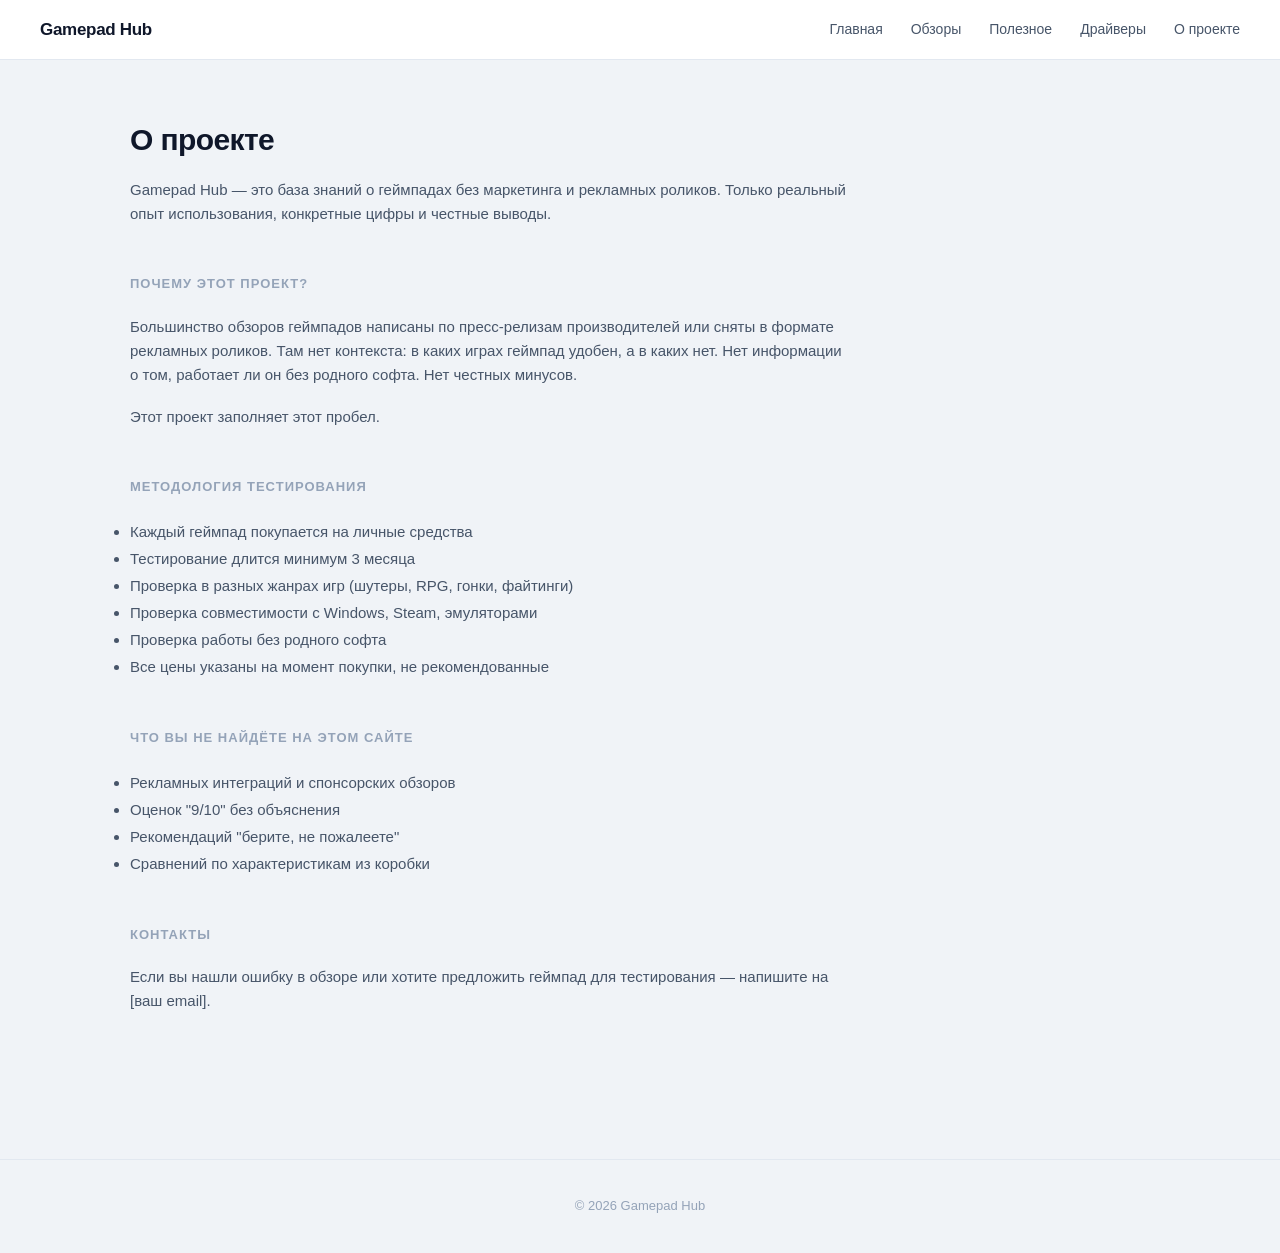
==== about.html @ 809b6a16 "first site load" ====
<!DOCTYPE html>
<html lang="ru">
<head>
    <meta charset="UTF-8">
    <meta name="viewport" content="width=device-width, initial-scale=1.0">
    <title>Обзоры геймпадов — Gamepad Hub</title>
    <link rel="stylesheet" href="style.css">
</head>
<body>
    <header>
        <h1>Gamepad Hub</h1>
      <nav>
  <a href="index.html">Главная</a>
  <a href="reviews.html">Обзоры</a>
  <a href="guides.html">Полезное</a>
  <a href="drivers.html">Драйверы</a>
  <a href="about.html">О проекте</a>
</nav>
    </header>

    <main>
        <h2>О проекте</h2>
        <p>Gamepad Hub — это база знаний о геймпадах без маркетинга и рекламных роликов. Только реальный опыт использования, конкретные цифры и честные выводы.</p>

        <h3 class="section-title">Почему этот проект?</h3>
        <p>Большинство обзоров геймпадов написаны по пресс-релизам производителей или сняты в формате рекламных роликов. Там нет контекста: в каких играх геймпад удобен, а в каких нет. Нет информации о том, работает ли он без родного софта. Нет честных минусов.</p>
        <p>Этот проект заполняет этот пробел.</p>

        <h3 class="section-title">Методология тестирования</h3>
        <ul style="color: var(--text-2); line-height: 1.8;">
            <li>Каждый геймпад покупается на личные средства</li>
            <li>Тестирование длится минимум 3 месяца</li>
            <li>Проверка в разных жанрах игр (шутеры, RPG, гонки, файтинги)</li>
            <li>Проверка совместимости с Windows, Steam, эмуляторами</li>
            <li>Проверка работы без родного софта</li>
            <li>Все цены указаны на момент покупки, не рекомендованные</li>
        </ul>

        <h3 class="section-title">Что вы не найдёте на этом сайте</h3>
        <ul style="color: var(--text-2); line-height: 1.8;">
            <li>Рекламных интеграций и спонсорских обзоров</li>
            <li>Оценок "9/10" без объяснения</li>
            <li>Рекомендаций "берите, не пожалеете"</li>
            <li>Сравнений по характеристикам из коробки</li>
        </ul>

        <h3 class="section-title">Контакты</h3>
        <p>Если вы нашли ошибку в обзоре или хотите предложить геймпад для тестирования — напишите на [ваш email].</p>
    </main>
    
    <footer>
        <p>© 2026 Gamepad Hub</p>
    </footer>
</body>
</html>
---- style.css ----
* { margin: 0; padding: 0; box-sizing: border-box; }

:root {
  --bg: #f0f3f7;
  --card: #ffffff;
  --border: #e2e8f0;
  --text: #0f172a;
  --text-2: #475569;
  --text-3: #94a3b8;
  --accent: #2563eb;
  --accent-soft: #eff6ff;
  --radius: 12px;
  --shadow: 0 1px 3px rgba(15,23,42,.06), 0 1px 2px rgba(15,23,42,.04);
  --shadow-hover: 0 8px 24px rgba(15,23,42,.08);
  --mono: "SF Mono", "Cascadia Code", Consolas, monospace;
}

body {
  font-family: -apple-system, BlinkMacSystemFont, "Segoe UI", Roboto, "Helvetica Neue", Arial, sans-serif;
  background: var(--bg);
  color: var(--text);
  line-height: 1.6;
  font-size: 15px;
  -webkit-font-smoothing: antialiased;
}

a { color: var(--accent); text-decoration: none; }
a:hover { text-decoration: underline; }

header {
  background: var(--card);
  border-bottom: 1px solid var(--border);
  padding: 16px 40px;
  display: flex;
  justify-content: space-between;
  align-items: center;
  position: sticky;
  top: 0;
  z-index: 100;
}

header h1 {
  font-size: 17px;
  font-weight: 600;
  color: var(--text);
  letter-spacing: -0.3px;
}

nav { display: flex; gap: 28px; }

nav a {
  color: var(--text-2);
  font-size: 14px;
  font-weight: 500;
  transition: color .2s;
}

nav a:hover { color: var(--text); text-decoration: none; }
nav a.active { color: var(--accent); }

main {
  max-width: 1100px;
  margin: 0 auto;
  padding: 56px 40px;
}

main h2 {
  font-size: 30px;
  font-weight: 700;
  letter-spacing: -0.6px;
  margin-bottom: 14px;
}

main > p { color: var(--text-2); max-width: 720px; margin-bottom: 18px; }

.section-title {
  font-size: 13px;
  font-weight: 700;
  color: var(--text-3);
  text-transform: uppercase;
  letter-spacing: 1px;
  margin: 48px 0 20px;
}

footer {
  text-align: center;
  padding: 36px;
  color: var(--text-3);
  font-size: 13px;
  border-top: 1px solid var(--border);
  margin-top: 72px;
}

.gamepad-grid {
  display: grid;
  grid-template-columns: repeat(auto-fill, minmax(300px, 1fr));
  gap: 24px;
  margin-top: 28px;
}

.gamepad-card {
  background: var(--card);
  border: 1px solid var(--border);
  border-radius: var(--radius);
  padding: 24px;
  box-shadow: var(--shadow);
  transition: box-shadow .2s, transform .2s;
  display: flex;
  flex-direction: column;
}

.gamepad-card:hover { box-shadow: var(--shadow-hover); transform: translateY(-2px); }

.gamepad-card img {
  width: 100%;
  height: 180px;
  object-fit: contain;
  background: #f1f5f9;
  border-radius: 8px;
  padding: 16px;
  margin-bottom: 18px;
}

.gamepad-card h3 { font-size: 18px; font-weight: 700; margin-bottom: 6px; }

.gamepad-card .meta {
  font-family: var(--mono);
  font-size: 12px;
  color: var(--text-3);
  margin-bottom: 14px;
}

.gamepad-card p { font-size: 14px; color: var(--text-2); margin-bottom: 16px; flex-grow: 1; }

.gamepad-card .verdict {
  font-size: 13px;
  font-weight: 600;
  color: var(--text);
  background: var(--accent-soft);
  border-left: 3px solid var(--accent);
  border-radius: 0 8px 8px 0;
  padding: 12px 14px;
  margin-top: auto;
}

.stat-chips {
  display: grid;
  grid-template-columns: repeat(4, 1fr);
  gap: 16px;
  margin-bottom: 56px;
}

.chip {
  display: flex;
  align-items: center;
  gap: 14px;
  background: var(--card);
  border: 1px solid var(--border);
  border-radius: 10px;
  padding: 16px 18px;
  box-shadow: var(--shadow);
  color: var(--text);
  transition: box-shadow .2s, border-color .2s;
}

.chip:hover { box-shadow: var(--shadow-hover); border-color: var(--text-3); text-decoration: none; }
.chip svg { color: var(--text-3); flex-shrink: 0; }
.chip-num { font-size: 20px; font-weight: 800; letter-spacing: -0.5px; }
.chip-label { font-size: 11px; color: var(--text-3); text-transform: uppercase; letter-spacing: .6px; line-height: 1.3; }
.chip-arrow { margin-left: auto; color: var(--text-3); font-size: 20px; }

.category-grid {
  display: grid;
  grid-template-columns: repeat(3, 1fr);
  gap: 16px;
  margin-bottom: 56px;
}

.cat {
  display: flex;
  flex-direction: column;
  gap: 6px;
  background: var(--card);
  border: 1px solid var(--border);
  border-radius: 10px;
  padding: 20px;
  color: var(--text);
  transition: all .2s;
}

.cat:hover { border-color: var(--accent); box-shadow: var(--shadow-hover); text-decoration: none; transform: translateY(-2px); }
.cat-name { font-size: 15px; font-weight: 700; }
.cat-count { font-size: 13px; color: var(--text-3); font-family: var(--mono); }

.guide-links { display: flex; flex-direction: column; gap: 8px; margin-bottom: 56px; }

.guide-links a {
  display: flex;
  justify-content: space-between;
  align-items: center;
  background: var(--card);
  border: 1px solid var(--border);
  border-radius: 10px;
  padding: 16px 20px;
  color: var(--text);
  transition: border-color .2s;
}

.guide-links a:hover { border-color: var(--text-3); text-decoration: none; }
.guide-links span { font-weight: 600; font-size: 15px; }
.guide-links em { font-style: normal; font-size: 12px; color: var(--text-3); font-family: var(--mono); }

.promo {
  display: flex;
  justify-content: space-between;
  align-items: center;
  gap: 24px;
  background: var(--card);
  border: 1px solid var(--border);
  border-radius: var(--radius);
  padding: 28px 32px;
  box-shadow: var(--shadow);
}

.promo h3 { font-size: 18px; margin-bottom: 6px; }
.promo p { font-size: 14px; color: var(--text-2); }

.btn {
  display: inline-block;
  font-size: 14px;
  font-weight: 600;
  padding: 9px 16px;
  border-radius: 8px;
  cursor: pointer;
  border: 1px solid transparent;
  transition: all .15s;
}

.btn-primary { background: var(--accent); color: #fff; }
.btn-primary:hover { background: #1d4ed8; text-decoration: none; }

.search {
  display: flex;
  align-items: center;
  background: #f1f5f9;
  border: 1px solid var(--border);
  border-radius: 10px;
  padding: 6px 6px 6px 18px;
  max-width: 760px;
  margin: 36px 0 40px;
}

.search input {
  flex: 1;
  border: none;
  background: transparent;
  font-size: 15px;
  color: var(--text);
  outline: none;
}

.search input::placeholder { color: var(--text-3); }

.search button {
  border: none;
  background: var(--card);
  color: var(--text-2);
  width: 40px;
  height: 40px;
  border-radius: 8px;
  display: grid;
  place-items: center;
  cursor: pointer;
  box-shadow: var(--shadow);
}

.search button:hover { color: var(--accent); }

@media (max-width: 900px) {
  .stat-chips { grid-template-columns: repeat(2, 1fr); }
  .category-grid { grid-template-columns: repeat(2, 1fr); }
}

@media (max-width: 600px) {
  header { padding: 14px 20px; flex-direction: column; gap: 12px; }
  nav { gap: 18px; flex-wrap: wrap; justify-content: center; }
  main { padding: 32px 20px; }
  .stat-chips, .category-grid { grid-template-columns: 1fr; }
  .promo { flex-direction: column; align-items: flex-start; }
}
/* ===== Список гайдов (карточки в колонку) ===== */
.guide-list {
  display: flex;
  flex-direction: column;
  gap: 16px;
  margin-bottom: 48px;
}

.guide-item {
  background: var(--card);
  border: 1px solid var(--border);
  border-radius: var(--radius);
  padding: 24px;
  box-shadow: var(--shadow);
  transition: box-shadow .2s;
}

.guide-item:hover {
  box-shadow: var(--shadow-hover);
}

.guide-item h3 {
  font-size: 18px;
  font-weight: 700;
  color: var(--text);
  margin-bottom: 8px;
  letter-spacing: -0.2px;
}

.guide-item .difficulty {
  font-family: var(--mono);
  font-size: 12px;
  color: var(--text-3);
  margin-bottom: 14px;
  line-height: 1.5;
}

.guide-item p:not(.difficulty) {
  font-size: 14px;
  color: var(--text-2);
  margin-bottom: 16px;
  line-height: 1.6;
  max-width: 720px;
}

.guide-item a {
  font-weight: 600;
  font-size: 14px;
  color: var(--accent);
}

.guide-item a:hover {
  text-decoration: underline;
}
/* ===== КНОПКА-ССЫЛКА ===== */
.btn-secondary {
  display: inline-block;
  font-size: 14px;
  font-weight: 600;
  padding: 10px 20px;
  border-radius: 8px;
  background: var(--card);
  color: var(--accent);
  border: 1px solid var(--border);
  transition: all .15s;
}
.btn-secondary:hover {
  border-color: var(--accent);
  background: var(--accent-soft);
  text-decoration: none;
}

/* ===== СЕТКА ИГР ===== */
.games-grid {
  display: grid;
  grid-template-columns: repeat(auto-fill, minmax(280px, 1fr));
  gap: 16px;
  margin-bottom: 56px;
}

.game-card {
  background: var(--card);
  border: 1px solid var(--border);
  border-radius: var(--radius);
  padding: 22px;
  box-shadow: var(--shadow);
  transition: all .2s;
  display: flex;
  flex-direction: column;
  color: var(--text);
}

.game-card:hover {
  border-color: var(--accent);
  transform: translateY(-2px);
  box-shadow: var(--shadow-hover);
  text-decoration: none;
}

.game-genre {
  display: inline-block;
  font-family: var(--mono);
  font-size: 11px;
  font-weight: 600;
  color: var(--accent);
  letter-spacing: 1px;
  text-transform: uppercase;
  margin-bottom: 8px;
}

.game-card h3 {
  font-size: 18px;
  font-weight: 700;
  margin-bottom: 8px;
  letter-spacing: -0.2px;
}

.game-card p {
  font-size: 14px;
  color: var(--text-2);
  margin-bottom: 14px;
  flex-grow: 1;
  line-height: 1.5;
}

.game-meta {
  font-family: var(--mono);
  font-size: 12px;
  color: var(--text-3);
}

/* ===== ЛЕНТА ОБНОВЛЕНИЙ ===== */
.changelog {
  display: flex;
  flex-direction: column;
  gap: 12px;
  margin-bottom: 56px;
  border-left: 2px solid var(--border);
  padding-left: 20px;
}

.changelog-item {
  position: relative;
  padding-bottom: 12px;
}

.changelog-item::before {
  content: '';
  position: absolute;
  left: -26px;
  top: 6px;
  width: 10px;
  height: 10px;
  border-radius: 50%;
  background: var(--accent);
  border: 2px solid var(--bg);
}

.changelog-date {
  display: block;
  font-family: var(--mono);
  font-size: 12px;
  color: var(--text-3);
  margin-bottom: 4px;
}

.changelog-item p {
  font-size: 14px;
  color: var(--text-2);
  margin: 0;
  line-height: 1.5;
}

.changelog-item strong {
  color: var(--text);
}

/* ===== АДАПТИВ ДЛЯ ИГР ===== */
@media (max-width: 600px) {
  .games-grid { grid-template-columns: 1fr; }
}
/* ===== КАТАЛОГ ДРАЙВЕРОВ ===== */
.driver-filters {
  display: flex;
  gap: 8px;
  margin: 24px 0 32px;
  flex-wrap: wrap;
}

.filter-btn {
  font-family: var(--body-font);
  font-size: 13px;
  font-weight: 600;
  padding: 8px 16px;
  border: 1px solid var(--border);
  border-radius: 8px;
  background: var(--card);
  color: var(--text-2);
  cursor: pointer;
  transition: all .15s;
}

.filter-btn:hover { border-color: var(--text-3); }
.filter-btn.active {
  background: var(--accent);
  color: #fff;
  border-color: var(--accent);
}

.driver-grid {
  display: grid;
  grid-template-columns: repeat(auto-fill, minmax(340px, 1fr));
  gap: 20px;
}

.driver-card {
  background: var(--card);
  border: 1px solid var(--border);
  border-radius: var(--radius);
  padding: 24px;
  box-shadow: var(--shadow);
  display: flex;
  flex-direction: column;
  transition: box-shadow .2s;
}

.driver-card:hover { box-shadow: var(--shadow-hover); }

.driver-header {
  display: flex;
  justify-content: space-between;
  align-items: center;
  margin-bottom: 12px;
}

.driver-type {
  font-family: var(--mono);
  font-size: 11px;
  font-weight: 700;
  letter-spacing: 1px;
  text-transform: uppercase;
  color: #fff;
  padding: 4px 10px;
  border-radius: 4px;
}

.driver-version {
  font-family: var(--mono);
  font-size: 12px;
  color: var(--text-3);
}

.driver-card h3 {
  font-size: 18px;
  font-weight: 700;
  margin-bottom: 8px;
  color: var(--text);
}

.driver-meta {
  font-family: var(--mono);
  font-size: 12px;
  color: var(--text-3);
  margin-bottom: 12px;
}

.driver-desc {
  font-size: 14px;
  color: var(--text-2);
  margin-bottom: 14px;
  line-height: 1.5;
  flex-grow: 1;
}

.driver-compat {
  font-size: 13px;
  color: var(--text-2);
  margin-bottom: 18px;
  padding-top: 12px;
  border-top: 1px solid var(--border);
}

.driver-compat strong { color: var(--text); }

.driver-actions {
  display: flex;
  gap: 10px;
  flex-wrap: wrap;
}

.driver-actions .btn {
  font-size: 13px;
  padding: 8px 14px;
}
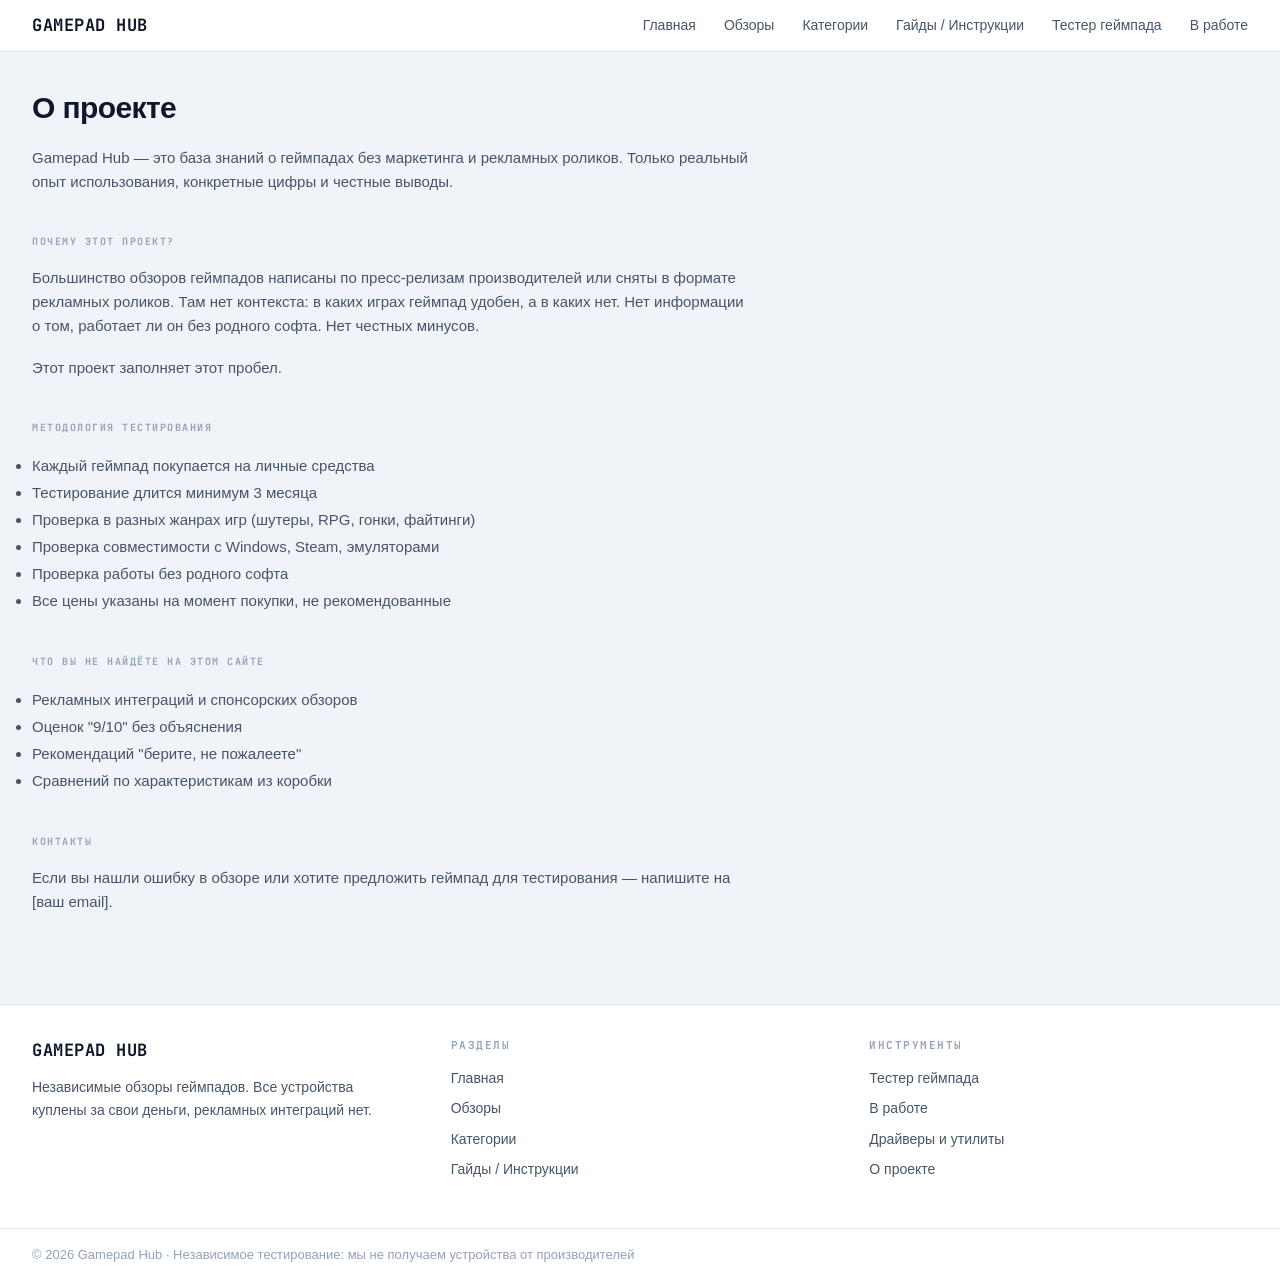
==== commit 622dcda8: "One Step forward, Two step back" ====
--- a/about.html
+++ b/about.html
@@ -7,16 +7,19 @@
     <link rel="stylesheet" href="style.css">
 </head>
 <body>
-    <header>
-        <h1>Gamepad Hub</h1>
-      <nav>
-  <a href="index.html">Главная</a>
-  <a href="reviews.html">Обзоры</a>
-  <a href="guides.html">Полезное</a>
-  <a href="drivers.html">Драйверы</a>
-  <a href="about.html">О проекте</a>
-</nav>
-    </header>
+    <header>
+    <div class="header-inner">
+      <h1><a href="index.html" class="logo">GAMEPAD HUB</a></h1>
+      <nav>
+      <a href="index.html">Главная</a>
+      <a href="reviews.html#reviews">Обзоры</a>
+      <a href="index.html#categories">Категории</a>
+      <a href="reviews.html#guides">Гайды / Инструкции</a>
+      <a href="reviews.html#tester">Тестер геймпада</a>
+      <a href="reviews.html#in-testing">В работе</a>
+      </nav>
+    </div>
+  </header>
 
     <main>
         <h2>О проекте</h2>
@@ -48,8 +51,28 @@
         <p>Если вы нашли ошибку в обзоре или хотите предложить геймпад для тестирования — напишите на [ваш email].</p>
     </main>
     
-    <footer>
-        <p>© 2026 Gamepad Hub</p>
-    </footer>
+    <footer>
+    <div class="footer-inner">
+      <div class="footer-brand">
+        <a href="index.html" class="footer-logo">GAMEPAD HUB</a>
+        <p>Независимые обзоры геймпадов. Все устройства куплены за свои деньги, рекламных интеграций нет.</p>
+      </div>
+      <div class="footer-col">
+        <h4>Разделы</h4>
+        <a href="index.html">Главная</a>
+        <a href="reviews.html#reviews">Обзоры</a>
+        <a href="index.html#categories">Категории</a>
+        <a href="reviews.html#guides">Гайды / Инструкции</a>
+      </div>
+      <div class="footer-col">
+        <h4>Инструменты</h4>
+        <a href="reviews.html#tester">Тестер геймпада</a>
+        <a href="reviews.html#in-testing">В работе</a>
+        <a href="drivers.html">Драйверы и утилиты</a>
+        <a href="about.html">О проекте</a>
+      </div>
+    </div>
+    <div class="footer-bottom">© 2026 Gamepad Hub · Независимое тестирование: мы не получаем устройства от производителей</div>
+  </footer>
 </body>
 </html>
--- a/style.css
+++ b/style.css
@@ -1,3 +1,5 @@
+@import url('https://fonts.googleapis.com/css2?family=JetBrains+Mono:wght@400;600&display=swap');
+
 * { margin: 0; padding: 0; box-sizing: border-box; }
 
 :root {
@@ -8,11 +10,11 @@
   --text-2: #475569;
   --text-3: #94a3b8;
   --accent: #2563eb;
-  --accent-soft: #eff6ff;
-  --radius: 12px;
+  --accent-soft: #f8fafc;
+  --radius: 8px;
   --shadow: 0 1px 3px rgba(15,23,42,.06), 0 1px 2px rgba(15,23,42,.04);
-  --shadow-hover: 0 8px 24px rgba(15,23,42,.08);
-  --mono: "SF Mono", "Cascadia Code", Consolas, monospace;
+  --shadow-hover: 0 8px 24px rgba(15,23,42,.10);
+  --mono: "JetBrains Mono", "SF Mono", "Cascadia Code", Consolas, monospace;
 }
 
 body {
@@ -30,23 +32,32 @@
 header {
   background: var(--card);
   border-bottom: 1px solid var(--border);
-  padding: 16px 40px;
-  display: flex;
-  justify-content: space-between;
-  align-items: center;
+  padding: 0;
   position: sticky;
   top: 0;
   z-index: 100;
 }
 
+header .header-inner {
+  max-width: 1440px;
+  width: 100%;
+  margin: 0 auto;
+  padding: 12px 32px;
+  display: flex;
+  justify-content: space-between;
+  align-items: center;
+}
+
 header h1 {
   font-size: 17px;
-  font-weight: 600;
-  color: var(--text);
-  letter-spacing: -0.3px;
-}
-
-nav { display: flex; gap: 28px; }
+  font-weight: 700;
+  color: var(--text);
+  letter-spacing: 0.5px;
+  text-transform: uppercase;
+  font-family: var(--mono);
+}
+
+nav { display: flex; gap: 28px; flex-wrap: wrap; }
 
 nav a {
   color: var(--text-2);
@@ -56,12 +67,16 @@
 }
 
 nav a:hover { color: var(--text); text-decoration: none; }
-nav a.active { color: var(--accent); }
+nav a { position: relative; outline: none; -webkit-tap-highlight-color: transparent; }
+nav a:focus, nav a:focus-visible { outline: none; box-shadow: none; }
+nav a.active, nav a.active:hover { color: #2563EB; font-weight: 700; }
+nav a.active::after { content: ''; position: absolute; left: 0; right: 0; bottom: -6px; height: 2px; border-radius: 2px; background: #2563EB; }
 
 main {
-  max-width: 1100px;
+  max-width: 1440px;
+  width: 100%;
   margin: 0 auto;
-  padding: 56px 40px;
+  padding: 32px 32px;
 }
 
 main h2 {
@@ -69,26 +84,27 @@
   font-weight: 700;
   letter-spacing: -0.6px;
   margin-bottom: 14px;
+  color: var(--text);
 }
 
 main > p { color: var(--text-2); max-width: 720px; margin-bottom: 18px; }
 
 .section-title {
-  font-size: 13px;
+  font-size: 10px;
   font-weight: 700;
   color: var(--text-3);
   text-transform: uppercase;
-  letter-spacing: 1px;
-  margin: 48px 0 20px;
+  letter-spacing: 1.5px;
+  margin: 40px 0 16px;
+  font-family: var(--mono);
 }
 
 footer {
-  text-align: center;
-  padding: 36px;
-  color: var(--text-3);
-  font-size: 13px;
   border-top: 1px solid var(--border);
-  margin-top: 72px;
+  background: var(--card);
+  margin-top: 40px;
+  color: var(--text-2);
+  font-size: 14px;
 }
 
 .gamepad-grid {
@@ -102,23 +118,135 @@
   background: var(--card);
   border: 1px solid var(--border);
   border-radius: var(--radius);
-  padding: 24px;
   box-shadow: var(--shadow);
-  transition: box-shadow .2s, transform .2s;
+  transition: box-shadow 0.2s, transform 0.2s;
   display: flex;
   flex-direction: column;
-}
-
-.gamepad-card:hover { box-shadow: var(--shadow-hover); transform: translateY(-2px); }
-
-.gamepad-card img {
+  height: 100%;
+  overflow: hidden;
+}
+
+.gamepad-card:hover {
+  box-shadow: var(--shadow-hover);
+  transform: translateY(-4px);
+  border-color: var(--accent);
+}
+
+.gamepad-card.placeholder {
+  opacity: 0.5;
+  pointer-events: none;
+  filter: grayscale(0.3);
+}
+
+.card-media {
   width: 100%;
-  height: 180px;
+  height: 220px;
+  display: flex;
+  align-items: center;
+  justify-content: center;
+  background: #f4f6fa;
+  border-bottom: 1px solid var(--border);
+  overflow: hidden;
+  flex-shrink: 0;
+}
+
+.card-media img.gamepad-image {
+  width: 100%;
+  height: 100%;
   object-fit: contain;
-  background: #f1f5f9;
-  border-radius: 8px;
   padding: 16px;
-  margin-bottom: 18px;
+}
+
+.placeholder-img {
+  display: flex;
+  align-items: center;
+  justify-content: center;
+  color: var(--text-3);
+  width: 100%;
+  height: 100%;
+}
+
+.card-info {
+  display: flex;
+  flex-direction: column;
+  flex: 1;
+  padding: 20px;
+}
+
+.card-info h3 {
+  font-size: 17px;
+  font-weight: 700;
+  margin-bottom: 4px;
+  letter-spacing: -0.2px;
+  color: var(--text);
+}
+
+.card-info::before {
+  content: 'SPEC // ' attr(data-index);
+  display: block;
+  font-family: var(--mono);
+  font-size: 9px;
+  font-weight: 600;
+  color: var(--accent);
+  letter-spacing: 1px;
+  text-transform: uppercase;
+  margin-bottom: 8px;
+  line-height: 1.2;
+}
+
+.card-info .meta {
+  font-family: var(--mono);
+  font-size: 10px;
+  color: var(--text-3);
+  margin-bottom: 12px;
+  line-height: 1.4;
+  letter-spacing: -0.2px;
+  text-transform: uppercase;
+}
+
+.card-info .desc {
+  font-size: 14px;
+  color: var(--text-2);
+  margin-bottom: 16px;
+  line-height: 1.5;
+  flex-grow: 1;
+  display: -webkit-box;
+  -webkit-line-clamp: 3;
+  -webkit-box-orient: vertical;
+  overflow: hidden;
+}
+
+.card-footer {
+  display: flex;
+  flex-direction: column;
+  gap: 10px;
+  margin-top: auto;
+}
+
+.card-info .verdict {
+  font-size: 13px;
+  font-weight: 600;
+  color: var(--text);
+  background: var(--accent-soft);
+  border-left: 3px solid var(--accent);
+  border-radius: 0 6px 6px 0;
+  padding: 10px 12px;
+  margin: 0;
+}
+
+.review-link {
+  display: inline-block;
+  font-size: 13px;
+  font-weight: 600;
+  color: var(--accent);
+  transition: color 0.2s;
+  font-family: var(--mono);
+  text-transform: uppercase;
+  letter-spacing: 0.3px;
+}
+
+.gamepad-card:hover .review-link {
+  color: #1e40af;
 }
 
 .gamepad-card h3 { font-size: 18px; font-weight: 700; margin-bottom: 6px; }
@@ -143,11 +271,388 @@
   margin-top: auto;
 }
 
+.review-link {
+  display: block;
+  margin-top: 12px;
+  font-size: 12px;
+  font-weight: 600;
+  color: var(--accent);
+  text-align: center;
+  font-family: var(--mono);
+  text-transform: uppercase;
+  letter-spacing: 0.3px;
+}
+
+.quick-filters {
+  display: flex;
+  gap: 8px;
+  flex-wrap: wrap;
+  margin-bottom: 28px;
+}
+
+.filter-tag {
+  font-family: var(--mono);
+  font-size: 12px;
+  font-weight: 600;
+  padding: 8px 14px;
+  border: 1px solid var(--border);
+  background: var(--card);
+  color: var(--text-2);
+  border-radius: 20px;
+  cursor: pointer;
+  transition: all 0.15s;
+  text-transform: uppercase;
+  letter-spacing: 0.3px;
+}
+
+.filter-tag:hover {
+  border-color: var(--accent);
+  color: var(--accent);
+  background: var(--accent-soft);
+}
+
+.filter-tag.active {
+  background: var(--accent);
+  color: #fff;
+  border-color: var(--accent);
+  box-shadow: 0 2px 8px rgba(15,23,42,.15);
+}
+
+/* ===== ПЛАШКА С ТЕСТИРОВАНИЕМ ===== */
+.testing-banner {
+  margin-top: 0;
+  padding: 24px;
+  background: var(--card);
+  border: 1px solid var(--border);
+  border-radius: var(--radius);
+  box-shadow: var(--shadow);
+}
+
+.testing-banner h3 {
+  font-size: 16px;
+  font-weight: 700;
+  color: var(--text);
+  margin-bottom: 16px;
+  font-family: var(--mono);
+  text-transform: uppercase;
+  letter-spacing: 0.5px;
+}
+
+.testing-items {
+  display: grid;
+  grid-template-columns: repeat(auto-fit, minmax(200px, 1fr));
+  gap: 16px;
+}
+
+.testing-item {
+  display: flex;
+  flex-direction: column;
+  gap: 8px;
+}
+
+.testing-item strong {
+  font-size: 13px;
+  font-weight: 600;
+  color: var(--text);
+  line-height: 1.3;
+}
+
+.testing-progress {
+  width: 100%;
+  height: 6px;
+  background: #e2e8f0;
+  border-radius: 3px;
+  overflow: hidden;
+}
+
+.testing-bar {
+  height: 100%;
+  background: linear-gradient(90deg, var(--accent), #1e40af);
+  transition: width 0.3s ease;
+}
+
+.testing-label {
+  font-family: var(--mono);
+  font-size: 10px;
+  color: var(--text-3);
+  text-transform: uppercase;
+  letter-spacing: 0.5px;
+}
+.gamepad-modal {
+  position: fixed;
+  top: 0;
+  left: 0;
+  width: 100%;
+  height: 100%;
+  z-index: 2000;
+  display: none;
+  animation: fadeIn 0.2s ease;
+}
+
+.gamepad-modal.active {
+  display: block;
+}
+
+@keyframes fadeIn {
+  from { opacity: 0; }
+  to { opacity: 1; }
+}
+
+@keyframes slideUp {
+  from {
+    opacity: 0;
+    transform: translateY(20px);
+  }
+  to {
+    opacity: 1;
+    transform: translateY(0);
+  }
+}
+
+.modal-overlay {
+  position: absolute;
+  top: 0;
+  left: 0;
+  width: 100%;
+  height: 100%;
+  background: rgba(0, 0, 0, 0.75);
+  backdrop-filter: blur(4px);
+  display: flex;
+  align-items: center;
+  justify-content: center;
+  padding: 20px;
+  overflow-y: auto;
+}
+
+.modal-content {
+  position: relative;
+  background: var(--card);
+  border-radius: var(--radius);
+  max-width: 900px;
+  width: 100%;
+  box-shadow: 0 20px 60px rgba(15,23,42,.2);
+  animation: slideUp 0.3s ease;
+}
+
+.modal-close {
+  position: absolute;
+  top: 16px;
+  right: 16px;
+  width: 32px;
+  height: 32px;
+  border: none;
+  background: var(--bg);
+  color: var(--text-2);
+  border-radius: 50%;
+  cursor: pointer;
+  font-size: 20px;
+  display: flex;
+  align-items: center;
+  justify-content: center;
+  transition: all 0.2s;
+  z-index: 10;
+}
+
+.modal-close:hover {
+  background: var(--border);
+  color: var(--text);
+}
+
+.modal-body {
+  display: grid;
+  grid-template-columns: 1fr 1.2fr;
+  gap: 32px;
+  padding: 48px 40px;
+}
+
+.modal-left {
+  display: flex;
+  align-items: center;
+  justify-content: center;
+}
+
+.modal-image {
+  width: 100%;
+  height: auto;
+  max-height: 400px;
+  object-fit: contain;
+  border-radius: 8px;
+  background: #f1f5f9;
+  padding: 24px;
+}
+
+.modal-placeholder {
+  width: 100%;
+  height: 300px;
+  display: flex;
+  align-items: center;
+  justify-content: center;
+  background: #f1f5f9;
+  border-radius: 8px;
+  color: var(--text-3);
+}
+
+.modal-right h2 {
+  font-size: 28px;
+  font-weight: 700;
+  letter-spacing: -0.5px;
+  margin-bottom: 8px;
+  color: var(--text);
+  font-family: var(--mono);
+  text-transform: uppercase;
+}
+
+.modal-meta {
+  font-family: var(--mono);
+  font-size: 11px;
+  color: var(--text-3);
+  text-transform: uppercase;
+  letter-spacing: 0.5px;
+  margin-bottom: 20px;
+}
+
+.modal-specs {
+  display: flex;
+  flex-direction: column;
+  gap: 10px;
+  margin-bottom: 20px;
+  padding: 16px;
+  background: #f9f9f9;
+  border-radius: 8px;
+}
+
+.modal-specs-row {
+  font-size: 13px;
+  line-height: 1.5;
+  color: var(--text-2);
+}
+
+.modal-spec-label {
+  font-family: var(--mono);
+  font-size: 11px;
+  font-weight: 600;
+  color: var(--text-3);
+  text-transform: uppercase;
+  letter-spacing: 0.5px;
+}
+
+.modal-review {
+  margin-bottom: 20px;
+}
+
+.modal-review h3 {
+  font-size: 14px;
+  font-weight: 700;
+  color: var(--text);
+  margin-bottom: 12px;
+  font-family: var(--mono);
+  text-transform: uppercase;
+  letter-spacing: 0.5px;
+}
+
+.modal-pros-cons {
+  display: grid;
+  grid-template-columns: 1fr 1fr;
+  gap: 16px;
+}
+
+.modal-column h4 {
+  font-size: 12px;
+  font-weight: 700;
+  color: var(--accent);
+  margin-bottom: 10px;
+  font-family: var(--mono);
+  text-transform: uppercase;
+  letter-spacing: 0.5px;
+}
+
+.modal-column ul {
+  list-style: none;
+  padding: 0;
+  margin: 0;
+  display: flex;
+  flex-direction: column;
+  gap: 8px;
+}
+
+.modal-column li {
+  font-size: 12px;
+  color: var(--text-2);
+  line-height: 1.4;
+}
+
+.modal-specs {
+  display: grid;
+  grid-template-columns: 1fr 1fr;
+  gap: 12px;
+  margin-bottom: 24px;
+  padding: 20px;
+  background: var(--bg);
+  border: 1px solid var(--border);
+  border-radius: 8px;
+}
+
+.modal-spec {
+  display: flex;
+  flex-direction: column;
+  gap: 4px;
+}
+
+.modal-spec span {
+  font-size: 11px;
+  color: var(--text-3);
+  text-transform: uppercase;
+  letter-spacing: 1px;
+  font-weight: 600;
+}
+
+.modal-spec strong {
+  font-size: 14px;
+  color: var(--text);
+}
+
+.modal-verdict {
+  background: var(--accent-soft);
+  border-left: 3px solid var(--accent);
+  border-radius: 0 8px 8px 0;
+  padding: 16px 20px;
+  color: var(--text);
+}
+
+.modal-verdict h4 {
+  font-size: 12px;
+  text-transform: uppercase;
+  letter-spacing: 0.5px;
+  color: var(--accent);
+  margin-bottom: 8px;
+  font-weight: 700;
+  font-family: var(--mono);
+}
+
+.modal-verdict p {
+  font-size: 13px;
+  color: var(--text-2);
+  margin: 0;
+  line-height: 1.6;
+}
+
+@keyframes slideUp {
+  from {
+    opacity: 0;
+    transform: translateY(20px);
+  }
+  to {
+    opacity: 1;
+    transform: translateY(0);
+  }
+}
+
+
 .stat-chips {
   display: grid;
-  grid-template-columns: repeat(4, 1fr);
+  grid-template-columns: repeat(5, 1fr);
   gap: 16px;
-  margin-bottom: 56px;
+  margin-bottom: 40px;
 }
 
 .chip {
@@ -160,12 +665,21 @@
   padding: 16px 18px;
   box-shadow: var(--shadow);
   color: var(--text);
-  transition: box-shadow .2s, border-color .2s;
-}
-
-.chip:hover { box-shadow: var(--shadow-hover); border-color: var(--text-3); text-decoration: none; }
+  transition: all 0.2s;
+}
+
+.chip:hover {
+  box-shadow: var(--shadow-hover);
+  border-color: var(--accent);
+  text-decoration: none;
+}
 .chip svg { color: var(--text-3); flex-shrink: 0; }
-.chip-num { font-size: 20px; font-weight: 800; letter-spacing: -0.5px; }
+.chip-num {
+  font-size: 20px;
+  font-weight: 800;
+  letter-spacing: -0.5px;
+  font-family: var(--mono);
+}
 .chip-label { font-size: 11px; color: var(--text-3); text-transform: uppercase; letter-spacing: .6px; line-height: 1.3; }
 .chip-arrow { margin-left: auto; color: var(--text-3); font-size: 20px; }
 
@@ -173,7 +687,7 @@
   display: grid;
   grid-template-columns: repeat(3, 1fr);
   gap: 16px;
-  margin-bottom: 56px;
+  margin-bottom: 40px;
 }
 
 .cat {
@@ -185,14 +699,31 @@
   border-radius: 10px;
   padding: 20px;
   color: var(--text);
-  transition: all .2s;
-}
-
-.cat:hover { border-color: var(--accent); box-shadow: var(--shadow-hover); text-decoration: none; transform: translateY(-2px); }
-.cat-name { font-size: 15px; font-weight: 700; }
-.cat-count { font-size: 13px; color: var(--text-3); font-family: var(--mono); }
-
-.guide-links { display: flex; flex-direction: column; gap: 8px; margin-bottom: 56px; }
+  transition: all 0.2s;
+}
+
+.cat:hover {
+  border-color: var(--accent);
+  box-shadow: var(--shadow-hover);
+  text-decoration: none;
+  transform: translateY(-2px);
+}
+
+.cat-name {
+  font-size: 15px;
+  font-weight: 700;
+  color: var(--text);
+}
+
+.cat-count {
+  font-size: 11px;
+  color: var(--text-3);
+  font-family: var(--mono);
+  text-transform: uppercase;
+  letter-spacing: 0.5px;
+}
+
+.guide-links { display: flex; flex-direction: column; gap: 8px; margin-bottom: 40px; }
 
 .guide-links a {
   display: flex;
@@ -229,15 +760,25 @@
   display: inline-block;
   font-size: 14px;
   font-weight: 600;
-  padding: 9px 16px;
+  padding: 10px 18px;
   border-radius: 8px;
   cursor: pointer;
   border: 1px solid transparent;
   transition: all .15s;
-}
-
-.btn-primary { background: var(--accent); color: #fff; }
-.btn-primary:hover { background: #1d4ed8; text-decoration: none; }
+  font-family: var(--mono);
+  text-transform: uppercase;
+  letter-spacing: 0.5px;
+}
+
+.btn-primary {
+  background: var(--accent);
+  color: #fff;
+}
+
+.btn-primary:hover {
+  background: #1e40af;
+  text-decoration: none;
+}
 
 .search {
   display: flex;
@@ -247,7 +788,7 @@
   border-radius: 10px;
   padding: 6px 6px 6px 18px;
   max-width: 760px;
-  margin: 36px 0 40px;
+  margin: 20px 0 20px;
 }
 
 .search input {
@@ -272,28 +813,39 @@
   place-items: center;
   cursor: pointer;
   box-shadow: var(--shadow);
-}
-
-.search button:hover { color: var(--accent); }
+  transition: all 0.2s;
+}
+
+.search button:hover {
+  color: var(--accent);
+}
 
 @media (max-width: 900px) {
   .stat-chips { grid-template-columns: repeat(2, 1fr); }
+  .stat-chips .chip:last-child { grid-column: 1 / -1; }
   .category-grid { grid-template-columns: repeat(2, 1fr); }
 }
 
 @media (max-width: 600px) {
-  header { padding: 14px 20px; flex-direction: column; gap: 12px; }
+  header .header-inner { padding: 14px 20px; flex-direction: column; gap: 12px; }
   nav { gap: 18px; flex-wrap: wrap; justify-content: center; }
   main { padding: 32px 20px; }
+  .stat-chips .chip:last-child { grid-column: auto; }
   .stat-chips, .category-grid { grid-template-columns: 1fr; }
   .promo { flex-direction: column; align-items: flex-start; }
+  .modal-body { grid-template-columns: 1fr; padding: 32px 24px; }
+  .modal-specs { grid-template-columns: 1fr; }
+  .modal-pros-cons { grid-template-columns: 1fr; }
+  .quick-filters { gap: 6px; }
+  .filter-tag { font-size: 11px; padding: 6px 12px; }
+  .testing-items { grid-template-columns: 1fr; }
 }
 /* ===== Список гайдов (карточки в колонку) ===== */
 .guide-list {
   display: flex;
   flex-direction: column;
   gap: 16px;
-  margin-bottom: 48px;
+  margin-bottom: 40px;
 }
 
 .guide-item {
@@ -365,7 +917,7 @@
   display: grid;
   grid-template-columns: repeat(auto-fill, minmax(280px, 1fr));
   gap: 16px;
-  margin-bottom: 56px;
+  margin-bottom: 40px;
 }
 
 .game-card {
@@ -424,7 +976,7 @@
   display: flex;
   flex-direction: column;
   gap: 12px;
-  margin-bottom: 56px;
+  margin-bottom: 40px;
   border-left: 2px solid var(--border);
   padding-left: 20px;
 }
@@ -581,4 +1133,446 @@
 .driver-actions .btn {
   font-size: 13px;
   padding: 8px 14px;
-}+}
+
+/* ===== ФИЛЬТР ОПУБЛИКОВАННЫЕ/ВСЕ ===== */
+.review-filters {
+  display: flex;
+  gap: 10px;
+  flex-wrap: wrap;
+}
+
+.review-filters .filter-btn {
+  font-size: 14px;
+  font-weight: 600;
+  padding: 9px 16px;
+  border-radius: 8px;
+  background: var(--card);
+  color: var(--text-2);
+  border: 1px solid var(--border);
+  cursor: pointer;
+  transition: all 0.15s;
+}
+
+.review-filters .filter-btn:hover {
+  border-color: var(--accent);
+  color: var(--accent);
+}
+
+.review-filters .filter-btn.active {
+  background: var(--accent);
+  color: #fff;
+  border-color: var(--accent);
+}
+
+/* ===== ШАПКА: ЛОГО, ЯКОРЯ ===== */
+html { scroll-behavior: smooth; }
+#gamepad-list, #in-testing { scroll-margin-top: 80px; }
+header h1 a.logo { color: var(--text); }
+header h1 a.logo::first-letter { color: var(--accent); }
+header h1 a.logo:hover { text-decoration: none; color: var(--accent); }
+nav a:hover { color: var(--accent); }
+
+/* ===== КНОПКА В МОДАЛКЕ ===== */
+.modal-tester-btn {
+  display: inline-block;
+  margin-top: 20px;
+  padding: 12px 20px;
+  background: var(--accent);
+  color: #fff;
+  border-radius: 8px;
+  font-family: var(--mono);
+  font-size: 12px;
+  font-weight: 600;
+  letter-spacing: .5px;
+  text-transform: uppercase;
+}
+.modal-tester-btn:hover { background: #1e40af; text-decoration: none; }
+
+/* ===== ТЕСТЕР (Hardware Tester, светлый) ===== */
+#view-tester[hidden], .gt-grid[hidden] { display: none; }
+.gt-card { max-width: 1440px; width: 100%; margin: 24px auto; padding: 32px; background: #FFFFFF; border: 1px solid #E2E8F0; border-radius: var(--radius); box-shadow: var(--shadow); font-size: 15px; }
+.gt-slots { display: grid; grid-template-columns: repeat(4, 1fr); gap: 10px; margin-bottom: 20px; }
+.gt-slot { padding: 10px 14px; border: 1px solid #E2E8F0; border-radius: 8px; font-family: var(--mono); font-size: 14px; color: var(--text-3); white-space: nowrap; overflow: hidden; text-overflow: ellipsis; background: #fff; text-align: left; }
+.gt-slot.on { color: var(--text); cursor: pointer; }
+.gt-slot.sel { border-color: var(--accent); background: var(--accent-soft); }
+.gt-wait { padding: 72px 16px; text-align: center; color: var(--accent); font-weight: 600; font-size: 18px; }
+.gt-grid { display: grid; grid-template-columns: 1.1fr 1fr; gap: 40px; align-items: start; }
+.gt-title { display: flex; justify-content: space-between; align-items: baseline; gap: 12px; margin-bottom: 8px; }
+.gt-title strong { font-size: 20px; overflow: hidden; text-overflow: ellipsis; white-space: nowrap; }
+.gt-title span, .gt-cap { font-family: var(--mono); font-size: 13px; color: var(--text-3); letter-spacing: .5px; }
+.gt-status { display: flex; flex-wrap: wrap; gap: 6px 18px; font-family: var(--mono); font-size: 13px; color: var(--text-2); margin-bottom: 14px; }
+.gt-status b { color: var(--text); }
+.gt-btns { display: grid; grid-template-columns: repeat(9, 1fr); gap: 6px; margin-bottom: 20px; }
+.gt-b { border: 1px solid #E2E8F0; border-radius: 6px; padding: 6px 0; text-align: center; font-family: var(--mono); font-size: 13px; line-height: 1.4; color: var(--text-2); }
+.gt-b i { display: block; font-style: normal; color: var(--text-3); font-size: 12px; }
+.gt-b.on { background: var(--accent); border-color: var(--accent); color: #fff; }
+.gt-b.on i { color: #fff; }
+.gt-sticks { display: grid; grid-template-columns: 1fr 1fr; gap: 20px; text-align: center; }
+.gt-sticks canvas { width: 100%; max-width: 220px; aspect-ratio: 1; display: block; margin: 6px auto; }
+.gt-axes { font-family: var(--mono); font-size: 13px; color: var(--text-2); line-height: 1.6; }
+.gt-actions { display: flex; flex-wrap: wrap; gap: 10px; margin-top: 20px; }
+.gt-actions button { padding: 10px 16px; border: 1px solid #E2E8F0; border-radius: 8px; background: #fff; font-family: var(--mono); font-size: 13px; cursor: pointer; color: var(--text); }
+.gt-actions button:hover, .gt-actions button.on { border-color: var(--accent); color: var(--accent); }
+#gt-svg { width: 100%; height: auto; max-height: none; }
+#gt-svg .body { fill: #F1F5F9; stroke: #CBD5E1; stroke-width: 2; }
+#gt-svg .p { fill: #fff; stroke: #94A3B8; stroke-width: 1.5; }
+#gt-svg .p.on { fill: var(--accent); stroke: var(--accent); }
+#gt-svg .f { fill: var(--accent); opacity: .85; }
+#gt-svg .stk { fill: #E2E8F0; stroke: #64748B; stroke-width: 1.5; }
+#gt-svg .t { font: 600 10px var(--mono); fill: #475569; text-anchor: middle; pointer-events: none; }
+@media (max-width: 900px) {
+  .gt-grid { grid-template-columns: 1fr; gap: 24px; }
+  .gt-slots { grid-template-columns: 1fr 1fr; }
+  .gt-btns { grid-template-columns: repeat(6, 1fr); }
+  .gt-card { padding: 16px; }
+}
+/* ===== ФУТЕР ===== */
+.footer-inner { max-width: 1440px; width: 100%; margin: 0 auto; padding: 32px 32px 24px; display: grid; grid-template-columns: repeat(3, 1fr); gap: 40px; }
+.footer-status { font-family: var(--mono); font-size: 12px; color: var(--text-3) !important; }
+.footer-lab-card { display: flex; flex-direction: column; gap: 8px; padding: 16px; border: 1px solid var(--border); border-radius: 12px; }
+.footer-lab-label { font-size: 12px; color: var(--text-3); text-transform: uppercase; letter-spacing: 1px; }
+.footer-lab-progress { height: 8px; border-radius: 4px; background: var(--border); overflow: hidden; }
+.footer-lab-progress span { display: block; height: 100%; background: var(--accent); }
+.footer-lab-days { font-size: 13px; color: var(--text-2); }
+.footer-col a.footer-lab-btn { align-self: flex-start; color: var(--accent); font-weight: 600; }
+.footer-logo { font-family: var(--mono); font-weight: 700; font-size: 17px; letter-spacing: .5px; color: var(--text); }
+.footer-logo::first-letter { color: var(--accent); }
+.footer-logo:hover { text-decoration: none; color: var(--accent); }
+.footer-brand p { margin-top: 12px; max-width: 420px; color: var(--text-2); line-height: 1.6; }
+.footer-col { display: flex; flex-direction: column; gap: 8px; }
+.footer-col h4 { font-family: var(--mono); font-size: 11px; text-transform: uppercase; letter-spacing: 1.5px; color: var(--text-3); margin-bottom: 4px; }
+.footer-col a { color: var(--text-2); }
+.footer-col a:hover { color: var(--accent); text-decoration: none; }
+.footer-bottom { max-width: 1440px; margin: 0 auto; padding: 16px 32px 20px; border-top: 1px solid var(--border); font-size: 13px; color: var(--text-3); }
+@media (max-width: 760px) { .footer-inner { grid-template-columns: 1fr 1fr; } .footer-brand { grid-column: 1 / -1; } }
+
+/* ===== БАЗА ЗНАНИЙ ===== */
+#guides, #in-testing, #categories, #gamepad-list { scroll-margin-top: 80px; }
+.kb-grid { display: grid; grid-template-columns: repeat(3, 1fr); gap: 16px; margin-bottom: 40px; }
+.kb-card { display: flex; flex-direction: column; gap: 6px; background: var(--card); border: 1px solid var(--border); border-radius: var(--radius); padding: 18px 20px; color: var(--text); box-shadow: var(--shadow); transition: all .2s; }
+.kb-card:hover { border-color: var(--accent); box-shadow: var(--shadow-hover); transform: translateY(-2px); text-decoration: none; }
+.kb-tag { font-family: var(--mono); font-size: 11px; font-weight: 600; color: var(--accent); text-transform: uppercase; letter-spacing: .8px; }
+.kb-card h3 { font-size: 16px; font-weight: 700; line-height: 1.3; }
+.kb-card p { font-size: 13px; color: var(--text-2); flex-grow: 1; }
+.kb-more { margin-top: 6px; text-align: left; }
+.modal-body-single { grid-template-columns: 1fr; }
+.modal-guide { max-width: 720px; }
+.guide-text p { color: var(--text-2); margin-bottom: 12px; }
+.guide-text ul { padding-left: 20px; color: var(--text-2); display: flex; flex-direction: column; gap: 8px; }
+@media (max-width: 900px) { .kb-grid { grid-template-columns: repeat(2, 1fr); } }
+@media (max-width: 600px) { .kb-grid { grid-template-columns: 1fr; } }
+
+/* ===== ПАЛИТРА: графит + технологичный синий ===== */
+.filter-tag:hover { background: var(--card); }
+.filter-tag.active, .filter-btn.active, .review-filters .filter-btn.active,
+.btn-primary, .modal-tester-btn, .gt-b.on {
+  background: #0F172A; border-color: #0F172A; color: #fff; box-shadow: none;
+}
+.btn-primary:hover, .modal-tester-btn:hover { background: #1E293B; }
+.filter-tag:hover, .filter-btn:hover, .review-filters .filter-btn:hover { border-color: #0F172A; color: #0F172A; }
+.filter-tag.active:hover, .filter-btn.active:hover { color: #fff; }
+.card-info::before { color: var(--text-3); }
+.card-info .verdict, .gamepad-card .verdict, .modal-verdict {
+  background: #F8FAFC; border-left: 3px solid #CBD5E1; color: #0F172A;
+}
+.gamepad-card:hover .card-info .verdict { border-left-color: #2563EB; }
+.modal-verdict h4, .modal-column h4 { color: #0F172A; }
+.testing-bar { background: #2563EB; }
+.gt-slot.sel { border-color: #2563EB; background: #EFF6FF; }
+.gt-b.on { background: #2563EB; border-color: #2563EB; }
+.gt-actions button:hover, .gt-actions button.on { border-color: #2563EB; color: #2563EB; }
+#gt-svg .p.on { fill: #2563EB; stroke: #2563EB; }
+#gt-svg .f { fill: #2563EB; }
+.btn-secondary:hover { background: #F8FAFC; }
+.review-link { color: #2563EB; }
+.gamepad-card:hover .review-link { color: #1E40AF; }
+
+/* ===== ПЛОТНАЯ ГЛАВНАЯ ===== */
+.hero { margin-bottom: 4px; }
+.hero h1 { font-size: 34px; letter-spacing: -0.8px; line-height: 1.2; margin-bottom: 8px; }
+.hero-sub { color: var(--text-2); max-width: 760px; margin-bottom: 10px; }
+.badge { display: inline-block; font-family: var(--mono); font-size: 11px; color: #2563EB; background: #EFF6FF; padding: 4px 10px; border-radius: 20px; }
+.home section.block { margin-top: 40px; }
+.home section.block:first-of-type { margin-top: 0; }
+.home .section-title { margin: 0 0 16px; }
+.home h2.block-title { font-size: 24px; margin-bottom: 8px; }
+.gamepad-grid { margin-top: 16px; gap: 20px; }
+.card-info { padding: 16px; }
+.card-media { height: 200px; }
+.kb-grid { margin-bottom: 0; }
+.search { margin: 16px 0; }
+.quick-filters { margin-bottom: 16px; }
+.stat-chips { margin-bottom: 0; }
+#hero, #reviews, #categories, #guides, #in-testing, #tester { scroll-margin-top: 72px; }
+#view-tester { margin-top: 40px; }
+.tester-bar { display: flex; justify-content: space-between; align-items: center; margin-bottom: 12px; }
+.tester-bar h2 { margin: 0; font-size: 24px; }
+.tester-close { font-family: var(--mono); font-size: 12px; background: var(--card); border: 1px solid var(--border); border-radius: 8px; padding: 6px 12px; cursor: pointer; }
+.tester-close:hover { border-color: #0F172A; }
+.gt-card { margin: 0 auto; padding: 20px; }
+@media (max-width: 600px) { header .header-inner, main, .footer-inner { padding-left: 16px; padding-right: 16px; } }
+/* ===== SPA-экраны ===== */
+.view[hidden] { display: none !important; }
+.home .view > section.block:first-child { margin-top: 0; }
+.planned-list { margin: 12px 0 0 20px; color: var(--text-2); line-height: 1.8; }
+.card-info .desc {
+  display: block;
+  -webkit-line-clamp: unset;
+  overflow: visible;
+  padding-bottom: 4px;
+  margin-bottom: 16px;
+}
+
+/* ===== Кнопка звука в шапке ===== */
+header .header-inner { gap: 20px; }
+.header-sep { width: 1px; height: 22px; background: #E2E8F0; margin-left: auto; flex-shrink: 0; }
+nav { margin-left: auto; }
+.header-sep { margin-left: -4px; }
+.bgm-btn { width: 36px; height: 36px; flex-shrink: 0; display: grid; place-items: center; padding: 0; border: 1px solid transparent; border-radius: 10px; background: transparent; color: var(--text-3); cursor: pointer; transition: color .2s, background .2s, box-shadow .2s; }
+.bgm-btn:hover { color: var(--text); background: #F1F5F9; }
+.bgm-btn .wave { opacity: 0; transition: opacity .2s; }
+.bgm-btn .mute { opacity: 1; transition: opacity .2s; }
+.bgm-btn.playing { color: #2563EB; background: #EFF6FF; box-shadow: 0 0 0 3px rgba(37,99,235,.12); }
+.bgm-btn.playing .wave { opacity: 1; }
+.bgm-btn.playing .mute { opacity: 0; }
+@media (max-width: 600px) { .header-sep { display: none; } header .header-inner { position: relative; } .bgm-btn { position: absolute; top: 10px; right: 16px; } }
+
+/* ===== Hero-карточка ===== */
+.hero-card { display: grid; grid-template-columns: 1.6fr 1fr; gap: 32px; align-items: center; background: #FFFFFF; border: 1px solid #E2E8F0; border-radius: 16px; padding: 28px 32px; box-shadow: var(--shadow); }
+.hero-card .search { margin-bottom: 0; }
+.hero-quick { display: flex; flex-direction: column; gap: 12px; padding: 20px; background: #F8FAFC; border: 1px solid #E2E8F0; border-radius: 12px; }
+.hero-cta { display: block; text-align: center; background: #2563EB; color: #fff; font-weight: 600; font-size: 14px; padding: 12px 16px; border-radius: 10px; transition: background .2s, transform .2s; }
+.hero-cta:hover { background: #1E40AF; text-decoration: none; transform: translateY(-1px); }
+.hero-quick-label { font-family: var(--mono); font-size: 10px; letter-spacing: 1.5px; text-transform: uppercase; color: var(--text-3); }
+.hero-tags { display: flex; flex-wrap: wrap; gap: 8px; }
+.hero-tag { font: inherit; font-size: 13px; color: var(--text-2); background: #fff; border: 1px solid #E2E8F0; border-radius: 20px; padding: 6px 14px; cursor: pointer; transition: all .2s; }
+.hero-tag:hover { color: #2563EB; border-color: #2563EB; background: #EFF6FF; }
+.hero + .hero, .hero .stat-chips { margin-top: 20px; }
+@media (max-width: 900px) { .hero-card { grid-template-columns: 1fr; padding: 20px; } }
+
+/* ===== Витрина ===== */
+.section-head { display: flex; justify-content: space-between; align-items: baseline; gap: 16px; margin-bottom: 4px; }
+.home .section-head .section-title { margin: 0; }
+.section-link { font-size: 14px; font-weight: 600; white-space: nowrap; }
+.gamepad-card:hover { transform: translateY(-2px); box-shadow: 0 8px 20px rgba(15,23,42,.10); }
+
+/* ===== Новости на главной ===== */
+.news-grid { display: grid; grid-template-columns: repeat(4, 1fr); gap: 16px; margin-top: 16px; }
+@media (max-width: 1024px) { .news-grid { grid-template-columns: repeat(2, 1fr); } }
+@media (max-width: 600px) { .news-grid { grid-template-columns: 1fr; } }
+.news-card { background: #FFFFFF; border: 1px solid #E2E8F0; border-radius: 12px; padding: 20px; display: flex; flex-direction: column; transition: transform .15s, box-shadow .15s; }
+.news-card:hover { transform: translateY(-2px); box-shadow: 0 8px 20px rgba(15,23,42,.10); }
+.news-meta { display: flex; justify-content: space-between; align-items: center; gap: 8px; margin-bottom: 10px; font-size: 12px; }
+.news-tag { font-weight: 700; letter-spacing: .04em; color: #2563EB; }
+.news-date { color: #64748B; white-space: nowrap; }
+.news-card h3 { font-size: 17px; font-weight: 700; margin-bottom: 8px; }
+.news-card p { font-size: 14px; color: #475569; margin-bottom: 16px; flex-grow: 1; }
+
+/* ===== Геометрия главной и футера ===== */
+.news-grid { width: 100%; max-width: none; grid-template-columns: repeat(4, minmax(0, 1fr)); gap: 20px; }
+.news-card { max-width: none; min-width: 0; }
+@media (max-width: 1024px) { .news-grid { grid-template-columns: repeat(2, minmax(0, 1fr)); } }
+@media (max-width: 600px) { .news-grid { grid-template-columns: 1fr; } }
+.hero-card { align-items: center; }
+.hero-cta { width: 100%; box-sizing: border-box; }
+.hero-cta-note { font-size: 12px; color: var(--text-3); text-align: center; margin: -4px 0 4px; }
+.hero-tags { justify-content: space-between; }
+.hero-tag { flex: 1 1 auto; text-align: center; }
+.stat-chips .chip { display: flex; align-items: center; justify-content: space-between; padding: 14px 18px; }
+.stat-chips .chip-arrow { margin-left: auto; line-height: 1; }
+.category-grid .cat { flex-direction: row; justify-content: space-between; align-items: center; gap: 12px; padding: 18px 20px; }
+.category-grid .cat-name { flex: 1; min-width: 0; }
+.category-grid .cat::after { content: "→"; color: var(--text-3); font-size: 18px; line-height: 1; flex-shrink: 0; transition: color .2s, transform .2s; }
+.category-grid .cat:hover::after { color: var(--accent); transform: translateX(3px); }
+.footer-inner { padding-bottom: 48px; }
+
+/* ===== Скелетон новостей ===== */
+.news-skeleton { gap: 10px; min-height: 200px; }
+.news-skeleton .sk { display: block; height: 12px; border-radius: 6px; background: linear-gradient(90deg, #E2E8F0 25%, #F1F5F9 50%, #E2E8F0 75%); background-size: 200% 100%; animation: sk-shimmer 1.2s infinite linear; }
+.news-skeleton .sk-s { width: 50%; }
+.news-skeleton .sk-t { height: 16px; }
+.news-skeleton .sk-p { width: 85%; }
+@keyframes sk-shimmer { to { background-position: -200% 0; } }
+
+/* ===== Строгий инженерный стиль ===== */
+:root { --radius: 8px; }
+.hero-card, .hero-quick, .hero-cta, .hero-tag, .cat, .news-card, .gamepad-card, .kb-card,
+.search, .search input, .search button, .filter-tag, .tester-close, .footer-lab-card,
+.testing-banner, .bgm-btn { border-radius: 8px; }
+.hero-tag, .filter-tag, .news-skeleton .sk { border-radius: 6px; }
+.hero-card { box-shadow: none; }
+.hero-cta:hover, .gamepad-card:hover, .news-card:hover { transform: none; }
+.hero-cta:hover { box-shadow: none; }
+.hero-tag:hover, .filter-tag:hover { border-color: #0F172A; color: #0F172A; background: #fff; }
+
+/* моноширинный шрифт для цифр */
+.chip-num, .cat-idx, .cat-count, .news-date, .news-tag, .gt-b, .price, .card-price,
+.gamepad-card [class*="price"], .gamepad-card [class*="meta"], .footer-lab-days, .testing-label { font-family: var(--mono); }
+
+/* счётчики: единая панель-полоса */
+.stat-chips { gap: 0; background: #fff; border: 1px solid #E2E8F0; border-radius: 8px; overflow: hidden; margin-top: 20px; }
+.stat-chips .chip { background: transparent; border: 0; border-right: 1px solid #E2E8F0; border-radius: 0; box-shadow: none; }
+.stat-chips .chip:last-child { border-right: 0; }
+.stat-chips .chip:hover { background: #F8FAFC; box-shadow: none; }
+.stat-chips .chip:hover .chip-arrow { color: #0F172A; }
+@media (max-width: 900px) {
+  .stat-chips .chip { border-bottom: 1px solid #E2E8F0; }
+  .stat-chips .chip:nth-child(2n) { border-right: 0; }
+  .stat-chips .chip:last-child { border-bottom: 0; }
+}
+@media (max-width: 600px) {
+  .stat-chips .chip { border-right: 0; }
+}
+
+/* категории: технический индекс */
+.category-grid .cat { box-shadow: none; transition: border-color .15s; }
+.category-grid .cat:hover { border-color: #0F172A; box-shadow: none; transform: none; }
+.category-grid .cat:hover::after { color: #0F172A; transform: none; }
+.cat-idx { font-size: 12px; color: var(--text-3); letter-spacing: .5px; flex-shrink: 0; }
+.category-grid .cat:hover .cat-idx { color: #0F172A; }
+.category-grid .cat-count { order: 3; }
+
+/* новости */
+.news-grid { grid-template-columns: repeat(4, minmax(0, 1fr)); width: 100%; }
+.news-card { box-shadow: none; transition: border-color .15s; }
+.news-card:hover { border-color: #0F172A; box-shadow: none; }
+.news-card .review-link { text-transform: none; font-size: 13px; display: block; text-align: left; align-self: flex-start; margin-top: auto; padding: 0; }
+
+/* ===== ТЕСТЕР: скин Xbox ===== */
+.gt-grid.idle { grid-template-columns: 1fr; max-width: 640px; margin: 0 auto; }
+.gt-skin { position: relative; }
+.gt-grid.idle #gt-svg { opacity: .45; filter: grayscale(.4); }
+.gt-skin-wait { display: none; position: absolute; left: 50%; bottom: 6px; transform: translateX(-50%); background: rgba(15,23,42,.8); color: #fff; font: 600 13px var(--mono); padding: 8px 14px; border-radius: 8px; white-space: nowrap; }
+.gt-grid.idle .gt-skin-wait { display: block; }
+.gt-wait { padding: 20px 16px 8px; font-size: 15px; }
+#gt-svg .body { fill: url(#xg-body); }
+#gt-svg .rim { fill: none; stroke: #fff; stroke-width: 2; opacity: .8; }
+#gt-svg .ring { fill: #CBD5E1; stroke: #94A3B8; stroke-width: 1.5; }
+#gt-svg .ring2 { fill: #E2E8F0; stroke: #94A3B8; stroke-width: 1; }
+#gt-svg .stk { fill: #334155; stroke: #0F172A; }
+#gt-svg .tex { fill: none; stroke: #64748B; stroke-width: 3; stroke-dasharray: 1.5 2.5; }
+#gt-svg g .p { fill: #475569; stroke: #1E293B; }
+#gt-svg g .p.on { fill: #2563EB; }
+#gt-svg .dpad { fill: #E2E8F0; stroke: #94A3B8; stroke-width: 1.5; }
+#gt-svg .dpad-c { fill: #CBD5E1; }
+#gt-svg .xl { stroke: #94A3B8; stroke-width: 2; stroke-linecap: round; fill: none; pointer-events: none; }
+#gt-svg .pc { font: 600 9px var(--mono); fill: #64748B; text-anchor: middle; }
+#gt-svg .ay { stroke: #EAB308; } #gt-svg .ax { stroke: #2563EB; } #gt-svg .ab { stroke: #DC2626; } #gt-svg .aa { stroke: #16A34A; }
+#gt-svg .p.ay.on { fill: #EAB308; stroke: #CA8A04; } #gt-svg .p.ax.on { fill: #2563EB; } #gt-svg .p.ab.on { fill: #DC2626; stroke: #B91C1C; } #gt-svg .p.aa.on { fill: #16A34A; stroke: #15803D; }
+#gt-svg .p.ay, #gt-svg .p.ax, #gt-svg .p.ab, #gt-svg .p.aa { stroke-width: 2.5; }
+#gt-svg .p.on + .t { fill: #fff; }
+
+/* ===== В РАБОТЕ ===== */
+.lab-h { font-size: 18px; margin: 0 0 14px; }
+.lab-grid, .queue-grid { display: grid; grid-template-columns: repeat(3, 1fr); gap: 16px; }
+.lab-card, .queue-card { background: var(--card); border: 1px solid var(--border); border-radius: 8px; padding: 18px 20px; box-shadow: var(--shadow); }
+.lab-card h4 { font-size: 16px; margin: 0 0 10px; }
+.lab-days { display: flex; justify-content: space-between; font: 600 12px var(--mono); color: var(--text-2); margin-bottom: 6px; }
+.lab-sub { font: 600 11px var(--mono); text-transform: uppercase; letter-spacing: .8px; color: #2563EB; margin: 14px 0 6px; }
+.lab-games, .lab-obs { list-style: none; margin: 0; padding: 0; font-size: 13px; color: var(--text-2); }
+.lab-games li { display: inline-block; background: #EFF6FF; border-radius: 6px; padding: 2px 8px; margin: 0 4px 4px 0; }
+.lab-obs li { display: flex; justify-content: space-between; gap: 8px; padding: 4px 0; border-bottom: 1px dashed var(--border); }
+.lab-obs b { color: var(--text); font-weight: 600; text-align: right; }
+.queue-card { display: flex; flex-direction: column; gap: 4px; }
+.queue-card span { font: 12px var(--mono); color: var(--text-3); }
+
+/* ===== БАЗА ЗНАНИЙ: фильтры ===== */
+.kb-toolbar { display: flex; flex-wrap: wrap; gap: 12px; align-items: center; margin-bottom: 20px; }
+.kb-search { flex: 1 1 220px; max-width: 320px; padding: 8px 12px; border: 1px solid var(--border); border-radius: 8px; font-size: 14px; background: var(--card); color: var(--text); }
+.kb-search:focus { outline: none; border-color: #2563EB; }
+.kb-chips { display: flex; flex-wrap: wrap; gap: 8px; }
+.kb-chip { padding: 6px 14px; border: 1px solid var(--border); border-radius: 999px; background: var(--card); font-size: 13px; cursor: pointer; color: var(--text-2); }
+.kb-chip:hover { border-color: #2563EB; color: #2563EB; }
+.kb-chip.active { background: #2563EB; border-color: #2563EB; color: #fff; }
+.kb-chip:focus { outline: none; }
+.kb-empty { grid-column: 1 / -1; color: var(--text-3); }
+@media (max-width: 900px) { .lab-grid, .queue-grid { grid-template-columns: 1fr; } }
+
+/* D-Pad */
+#gt-svg .p.dp { fill: #E2E8F0; stroke: #94A3B8; stroke-width: 1.5; }
+#gt-svg .p.dp.on { fill: #2563EB; stroke: #1D4ED8; }
+#gt-svg .da { fill: #64748B; pointer-events: none; }
+#gt-svg .p.dp.on + .da { fill: #fff; }
+
+/* ===== FORZA HALL ===== */
+.fh { max-width: 1440px; margin: 0 auto; }
+.fh-bar { display: flex; flex-wrap: wrap; align-items: center; gap: 12px; margin-bottom: 16px; }
+.fh-bar .section-title { margin: 0 auto 0 0; }
+.fh-input, .fh-form input, .fh-form select, .fh-form textarea { padding: 9px 12px; border: 1px solid var(--border); border-radius: 6px; background: #fff; color: var(--text); font: inherit; width: 100%; box-sizing: border-box; }
+.fh-input { width: 260px; }
+.fh-input:focus, .fh-form input:focus, .fh-form select:focus, .fh-form textarea:focus { outline: 2px solid var(--accent); border-color: var(--accent); }
+.fh-filters { display: flex; gap: 8px; flex-wrap: wrap; }
+.filter-tag.active { background: #0F172A; color: #fff; border-color: #0F172A; }
+.fh-add { background: #2563EB; color: #fff; border: 0; border-radius: 6px; padding: 10px 18px; font: inherit; font-weight: 600; cursor: pointer; }
+.fh-add:hover { background: #1d4ed8; }
+.fh-ghost { background: #fff; color: #0F172A; border: 1px solid #0F172A; border-radius: 6px; padding: 10px 18px; font: inherit; cursor: pointer; }
+.fh-form { display: grid; grid-template-columns: repeat(2, 1fr); gap: 12px 16px; background: var(--card); border: 1px solid var(--border); border-radius: 8px; padding: 20px; margin-bottom: 20px; }
+.fh-form[hidden] { display: none; }
+.fh-form label { display: flex; flex-direction: column; gap: 4px; font-size: 13px; color: var(--text-2); }
+.fh-wide { grid-column: 1 / -1; }
+.fh-actions { display: flex; gap: 12px; flex-wrap: wrap; }
+.fh-grid { display: flex; flex-direction: column; gap: 12px; width: 100%; }
+.fh-card { background: var(--card); border: 1px solid var(--border); border-radius: 8px; padding: 16px 20px; display: grid; grid-template-columns: 220px 160px 240px 1fr auto; align-items: center; gap: 16px; }
+.fh-who strong { display: block; }
+.fh-setup { display: flex; flex-direction: column; gap: 6px; min-width: 0; }
+.fh-links { display: flex; gap: 8px; justify-content: flex-end; }
+.fh-ico, .fh-del { width: 34px; height: 34px; display: inline-flex; align-items: center; justify-content: center; border-radius: 6px; border: 1px solid var(--border); background: #fff; color: var(--accent); text-decoration: none; font-size: 14px; cursor: pointer; padding: 0; }
+.fh-ico-youtube { color: #dc2626; }
+.fh-ico-twitch { color: #7c3aed; }
+.fh-ico:hover, .fh-del:hover { border-color: var(--accent); }
+.fh-del { color: #b91c1c; }
+.fh-badge { background: #2563EB; color: #fff; font-size: 11px; padding: 3px 8px; border-radius: 6px; white-space: nowrap; }
+.fh-tag { font-size: 12px; color: var(--text-3); }
+.fh-pad { background: #0F172A; color: #fff; padding: 8px 12px; border-radius: 6px; font-weight: 600; }
+.fh-dz { font-family: var(--mono); font-size: 13px; color: var(--text-2); }
+.fh-steer { display: inline-block; margin-top: 4px; padding: 2px 8px; border: 1px solid var(--border, currentColor); border-radius: 6px; font-family: var(--mono); font-size: 12px; color: var(--text-2); }
+.fh-note { margin: 0; font-size: 14px; color: var(--text-2); }
+.fh-link { color: var(--accent); font-size: 13px; }
+.fh-mine { display: flex; justify-content: space-between; align-items: center; margin-top: auto; font-size: 12px; color: var(--accent); font-weight: 600; }
+.fh-mine button { background: none; border: 1px solid var(--border); border-radius: 6px; padding: 4px 10px; cursor: pointer; color: #b91c1c; }
+.fh-empty { color: var(--text-3); }
+.cat-forza { margin: 16px 0 0; font-size: 14px; color: var(--text-2); }
+.cat-forza a { color: var(--accent); font-weight: 600; }
+@media (max-width: 1000px) { .fh-card { grid-template-columns: 1fr 1fr; } .fh-links { justify-content: flex-start; } }
+@media (max-width: 640px) { .fh-card, .fh-form { grid-template-columns: 1fr; } .fh-input { width: 100%; } }
+.fh-adv { border: 1px solid var(--border); border-radius: 8px; padding: 12px 16px; margin: 0; min-width: 0; }
+.fh-adv legend { font-size: 13px; font-weight: 600; padding: 0 6px; color: var(--text); }
+.fh-adv-row { display: grid; grid-template-columns: 1fr 1fr; gap: 12px 16px; }
+.fh-sync { display: flex; align-items: center; gap: 10px; }
+.fh-sync input[type=number] { order: 2; width: 72px; flex: none; }
+.fh-sync input[type=range] { flex: 1; padding: 0; min-width: 0; accent-color: #2563EB; }
+.fh-axes-btn { align-self: flex-start; background: none; border: 1px solid var(--border); border-radius: 6px; padding: 3px 10px; font: inherit; font-size: 12px; color: var(--accent); cursor: pointer; }
+.fh-adv .fh-axes-btn { margin-top: 10px; }
+.fh-extra { display: grid; grid-template-columns: repeat(2, 1fr); gap: 8px 16px; margin-top: 10px; }
+.fh-extra[hidden] { display: none; }
+.fh-ax { display: flex; align-items: center; gap: 8px; font-size: 13px; color: var(--text-2); }
+.fh-ax span { flex: 1; }
+.fh-ax input { width: 64px; flex: none; }
+.fh-scale { position: relative; height: 4px; border-radius: 2px; background: var(--border); }
+.fh-scale i { position: absolute; top: 0; bottom: 0; border-radius: 2px; background: #2563EB; }
+.fh-card .fh-axes-btn { align-self: stretch; width: 100%; background: #F8FAFC; border: 1px solid #CBD5E1; border-radius: 6px; padding: 6px 10px; color: var(--text-2); outline: none; text-align: center; }
+.fh-card .fh-axes-btn:focus, .fh-card .fh-axes-btn:focus-visible { outline: none; box-shadow: none; }
+.fh-axes { grid-column: 1 / -1; display: grid; grid-template-columns: repeat(3, minmax(0, 1fr)); gap: 8px; background: #F8FAFC; border: 1px solid #E2E8F0; border-radius: 6px; padding: 10px; }
+.fh-axes[hidden] { display: none; }
+.fh-cell { display: flex; flex-direction: column; gap: 2px; background: #fff; border: 1px solid #E2E8F0; border-radius: 6px; padding: 6px 10px; min-width: 0; }
+.fh-cell span { font-size: 11px; color: var(--text-3); white-space: nowrap; }
+.fh-cell b { font-family: monospace; font-size: 13px; font-weight: 600; color: var(--text); white-space: nowrap; }
+@media (max-width: 640px) { .fh-axes { grid-template-columns: repeat(2, minmax(0, 1fr)); } }
+@media (max-width: 640px) { .fh-adv-row, .fh-extra { grid-template-columns: 1fr; } }
+
+/* Forza Hall: командные ливреи */
+.fh-card { --tc: #0F172A; --tc-rgb: 15, 23, 42; position: relative; overflow: hidden; border-left: 4px solid var(--tc); background: linear-gradient(90deg, rgba(var(--tc-rgb), 0.06) 0%, #FFFFFF 35%); }
+.fh-team-esv { --tc: #DC2626; --tc-rgb: 220, 38, 38; --wm-op: 0.05; --wm-size: 44px; --rank-bg: #0F172A; --rank-fg: #fff; --rank-bd: #DC2626;
+  background: linear-gradient(90deg, rgba(220, 38, 38, 0.05) 0%, rgba(15, 23, 42, 0.05) 18%, #FFFFFF 40%); }
+.fh-team-k1z { --tc: #09090B; --tc-rgb: 9, 9, 11; --wm-op: 0.06; --wm-size: 96px; --rank-bg: #18181B; --rank-fg: #fff; --rank-bd: #18181B;
+  background: linear-gradient(90deg, rgba(9, 9, 11, 0.07) 0%, #FFFFFF 35%); }
+.fh-team-f1r { --tc: #1B5E4B; --tc-rgb: 27, 94, 75; --wm-op: 0.05; --wm-size: 40px; --rank-bg: #1B5E4B; --rank-fg: #E9DDB4; --rank-bd: #A38A4F;
+  background: linear-gradient(90deg, rgba(27, 94, 75, 0.07) 0%, rgba(163, 138, 79, 0.05) 18%, #FFFFFF 40%); }
+.fh-team-custom { --tc: #2563EB; --tc-rgb: 37, 99, 235; --wm-op: 0.05; --wm-size: 56px; --rank-bg: rgba(37, 99, 235, 0.08); --rank-fg: #2563EB; --rank-bd: #2563EB;
+  background: linear-gradient(90deg, rgba(37, 99, 235, 0.06) 0%, #FFFFFF 35%); }
+.fh-card > * { position: relative; z-index: 1; }
+.fh-card > .fh-wm { position: absolute; z-index: 0; right: 150px; top: 50%; transform: translateY(-50%) skewX(-12deg); font-family: var(--mono, monospace); font-size: var(--wm-size, 56px); font-weight: 900; line-height: 1; letter-spacing: -1px; white-space: nowrap; color: var(--tc); opacity: var(--wm-op, 0.05); pointer-events: none; user-select: none; padding: 0 20px; border-left: 10px solid var(--tc); }
+.fh-rank { display: inline-block; margin: 4px 0 2px; padding: 1px 8px; border: 1px solid var(--rank-bd, var(--tc)); border-radius: 4px; background: var(--rank-bg, rgba(var(--tc-rgb), 0.08)); color: var(--rank-fg, var(--tc)); font-family: var(--mono, monospace); font-size: 11px; font-weight: 700; letter-spacing: 0.3px; white-space: nowrap; }
+.fh-card .fh-axes { background: #F8FAFC; }
+@media (max-width: 640px) { .fh-card > .fh-wm { right: 8px; font-size: calc(var(--wm-size, 56px) * 0.6); } }
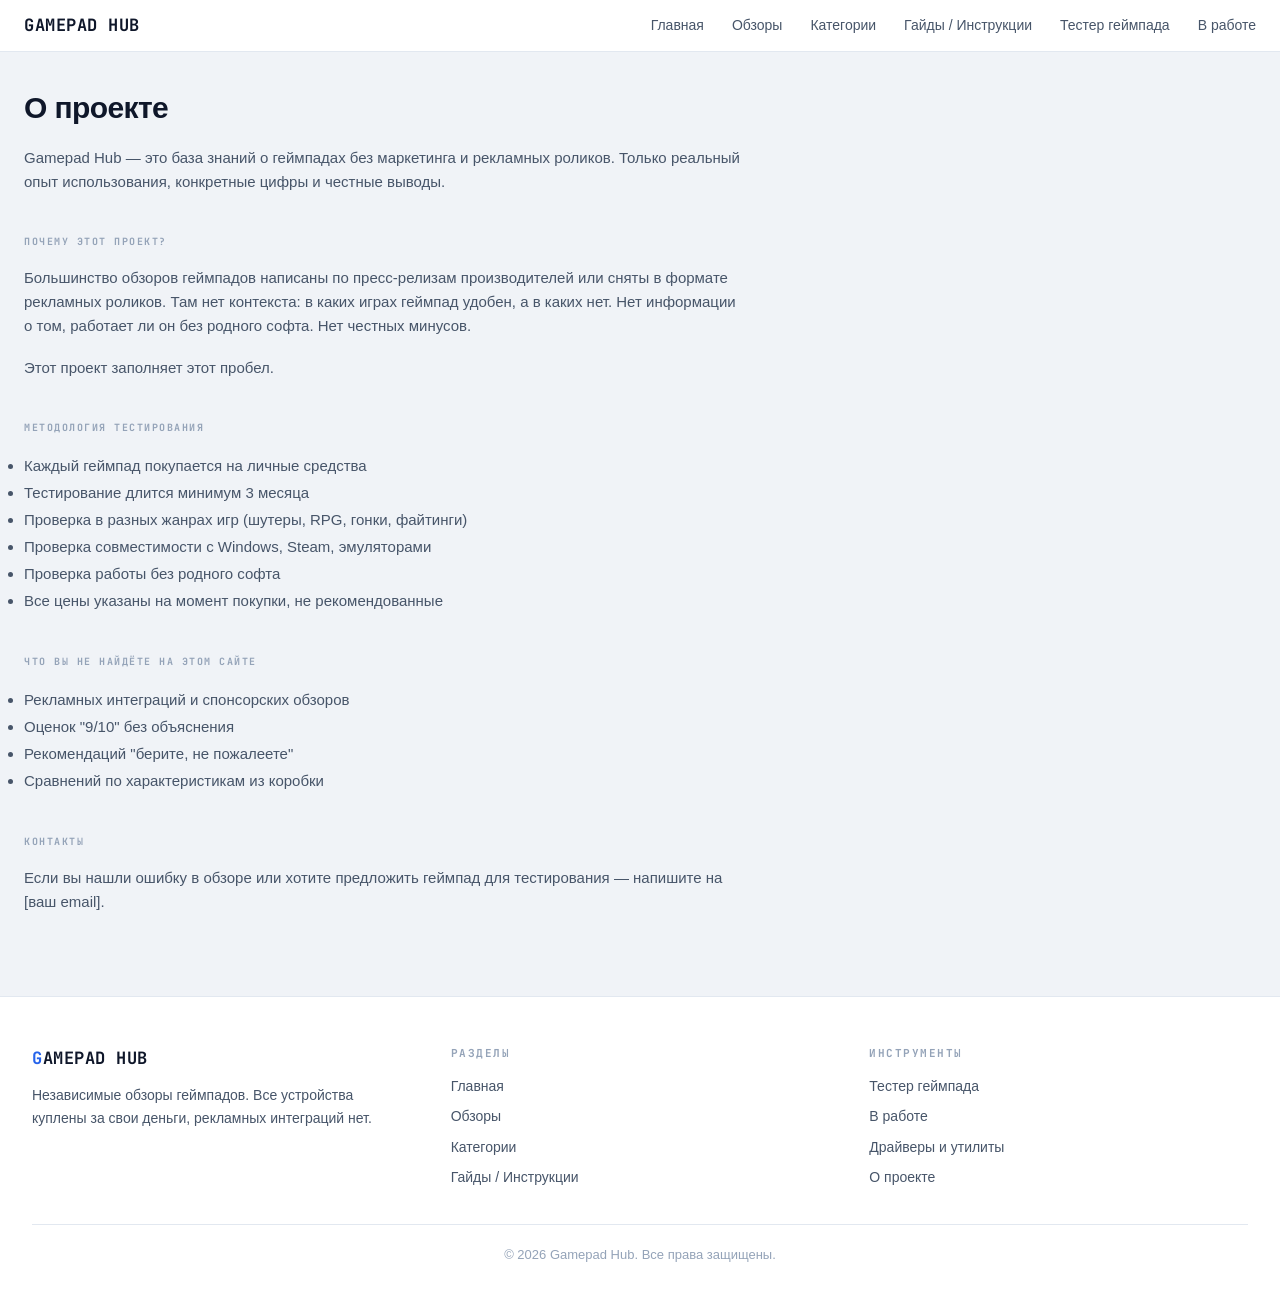
==== commit c091bd11: "fixed design" ====
--- a/about.html
+++ b/about.html
@@ -52,7 +52,8 @@
     </main>
     
     <footer>
-    <div class="footer-inner">
+    <div class="footer-container">
+    <div class="footer-grid">
       <div class="footer-brand">
         <a href="index.html" class="footer-logo">GAMEPAD HUB</a>
         <p>Независимые обзоры геймпадов. Все устройства куплены за свои деньги, рекламных интеграций нет.</p>
@@ -71,8 +72,9 @@
         <a href="drivers.html">Драйверы и утилиты</a>
         <a href="about.html">О проекте</a>
       </div>
+    </div>
+    <div class="footer-bottom">© 2026 Gamepad Hub. Все права защищены.</div>
     </div>
-    <div class="footer-bottom">© 2026 Gamepad Hub · Независимое тестирование: мы не получаем устройства от производителей</div>
   </footer>
 </body>
 </html>
--- a/style.css
+++ b/style.css
@@ -99,13 +99,6 @@
   font-family: var(--mono);
 }
 
-footer {
-  border-top: 1px solid var(--border);
-  background: var(--card);
-  margin-top: 40px;
-  color: var(--text-2);
-  font-size: 14px;
-}
 
 .gamepad-grid {
   display: grid;
@@ -140,21 +133,22 @@
 
 .card-media {
   width: 100%;
-  height: 220px;
+  height: 210px;
   display: flex;
   align-items: center;
   justify-content: center;
-  background: #f4f6fa;
-  border-bottom: 1px solid var(--border);
+  background: #F8FAFC;
+  border-bottom: 1px solid #E2E8F0;
   overflow: hidden;
   flex-shrink: 0;
 }
 
 .card-media img.gamepad-image {
-  width: 100%;
-  height: 100%;
+  width: 85%;
+  height: 85%;
   object-fit: contain;
-  padding: 16px;
+  mix-blend-mode: multiply;
+  filter: contrast(1.04) brightness(1.02);
 }
 
 .placeholder-img {
@@ -1228,7 +1222,6 @@
   .gt-card { padding: 16px; }
 }
 /* ===== ФУТЕР ===== */
-.footer-inner { max-width: 1440px; width: 100%; margin: 0 auto; padding: 32px 32px 24px; display: grid; grid-template-columns: repeat(3, 1fr); gap: 40px; }
 .footer-status { font-family: var(--mono); font-size: 12px; color: var(--text-3) !important; }
 .footer-lab-card { display: flex; flex-direction: column; gap: 8px; padding: 16px; border: 1px solid var(--border); border-radius: 12px; }
 .footer-lab-label { font-size: 12px; color: var(--text-3); text-transform: uppercase; letter-spacing: 1px; }
@@ -1245,7 +1238,6 @@
 .footer-col a { color: var(--text-2); }
 .footer-col a:hover { color: var(--accent); text-decoration: none; }
 .footer-bottom { max-width: 1440px; margin: 0 auto; padding: 16px 32px 20px; border-top: 1px solid var(--border); font-size: 13px; color: var(--text-3); }
-@media (max-width: 760px) { .footer-inner { grid-template-columns: 1fr 1fr; } .footer-brand { grid-column: 1 / -1; } }
 
 /* ===== БАЗА ЗНАНИЙ ===== */
 #guides, #in-testing, #categories, #gamepad-list { scroll-margin-top: 80px; }
@@ -1299,7 +1291,7 @@
 .home h2.block-title { font-size: 24px; margin-bottom: 8px; }
 .gamepad-grid { margin-top: 16px; gap: 20px; }
 .card-info { padding: 16px; }
-.card-media { height: 200px; }
+.card-media { height: 210px; }
 .kb-grid { margin-bottom: 0; }
 .search { margin: 16px 0; }
 .quick-filters { margin-bottom: 16px; }
@@ -1311,7 +1303,6 @@
 .tester-close { font-family: var(--mono); font-size: 12px; background: var(--card); border: 1px solid var(--border); border-radius: 8px; padding: 6px 12px; cursor: pointer; }
 .tester-close:hover { border-color: #0F172A; }
 .gt-card { margin: 0 auto; padding: 20px; }
-@media (max-width: 600px) { header .header-inner, main, .footer-inner { padding-left: 16px; padding-right: 16px; } }
 /* ===== SPA-экраны ===== */
 .view[hidden] { display: none !important; }
 .home .view > section.block:first-child { margin-top: 0; }
@@ -1385,7 +1376,6 @@
 .category-grid .cat-name { flex: 1; min-width: 0; }
 .category-grid .cat::after { content: "→"; color: var(--text-3); font-size: 18px; line-height: 1; flex-shrink: 0; transition: color .2s, transform .2s; }
 .category-grid .cat:hover::after { color: var(--accent); transform: translateX(3px); }
-.footer-inner { padding-bottom: 48px; }
 
 /* ===== Скелетон новостей ===== */
 .news-skeleton { gap: 10px; min-height: 200px; }
@@ -1544,7 +1534,7 @@
 .fh-sync input[type=range] { flex: 1; padding: 0; min-width: 0; accent-color: #2563EB; }
 .fh-axes-btn { align-self: flex-start; background: none; border: 1px solid var(--border); border-radius: 6px; padding: 3px 10px; font: inherit; font-size: 12px; color: var(--accent); cursor: pointer; }
 .fh-adv .fh-axes-btn { margin-top: 10px; }
-.fh-extra { display: grid; grid-template-columns: repeat(2, 1fr); gap: 8px 16px; margin-top: 10px; }
+.fh-extra { display: grid; grid-template-columns: repeat(2, 1fr); gap: 12px 16px; margin-top: 10px; }
 .fh-extra[hidden] { display: none; }
 .fh-ax { display: flex; align-items: center; gap: 8px; font-size: 13px; color: var(--text-2); }
 .fh-ax span { flex: 1; }
@@ -1571,8 +1561,86 @@
   background: linear-gradient(90deg, rgba(27, 94, 75, 0.07) 0%, rgba(163, 138, 79, 0.05) 18%, #FFFFFF 40%); }
 .fh-team-custom { --tc: #2563EB; --tc-rgb: 37, 99, 235; --wm-op: 0.05; --wm-size: 56px; --rank-bg: rgba(37, 99, 235, 0.08); --rank-fg: #2563EB; --rank-bd: #2563EB;
   background: linear-gradient(90deg, rgba(37, 99, 235, 0.06) 0%, #FFFFFF 35%); }
-.fh-card > * { position: relative; z-index: 1; }
+.fh-card > * { position: relative; z-index: 2; }
 .fh-card > .fh-wm { position: absolute; z-index: 0; right: 150px; top: 50%; transform: translateY(-50%) skewX(-12deg); font-family: var(--mono, monospace); font-size: var(--wm-size, 56px); font-weight: 900; line-height: 1; letter-spacing: -1px; white-space: nowrap; color: var(--tc); opacity: var(--wm-op, 0.05); pointer-events: none; user-select: none; padding: 0 20px; border-left: 10px solid var(--tc); }
 .fh-rank { display: inline-block; margin: 4px 0 2px; padding: 1px 8px; border: 1px solid var(--rank-bd, var(--tc)); border-radius: 4px; background: var(--rank-bg, rgba(var(--tc-rgb), 0.08)); color: var(--rank-fg, var(--tc)); font-family: var(--mono, monospace); font-size: 11px; font-weight: 700; letter-spacing: 0.3px; white-space: nowrap; }
 .fh-card .fh-axes { background: #F8FAFC; }
 @media (max-width: 640px) { .fh-card > .fh-wm { right: 8px; font-size: calc(var(--wm-size, 56px) * 0.6); } }
+
+/* ===== Footer (единый блок, не дублировать выше) ===== */
+header .header-inner, main { max-width: 1440px; width: 100%; margin-left: auto; margin-right: auto; padding-left: 24px; padding-right: 24px; box-sizing: border-box; transform: none; }
+footer { width: 100%; background: #FFFFFF; border-top: 1px solid #E2E8F0; margin-top: 64px; padding: 0; color: var(--text-2); font-size: 14px; }
+.footer-container { max-width: 1440px; width: 100%; margin: 0 auto; padding: 48px 32px 24px; box-sizing: border-box; }
+.footer-grid { display: grid; grid-template-columns: repeat(3, minmax(0, 1fr)); gap: 40px; align-items: start; width: 100%; }
+.footer-brand, .footer-col { display: flex; flex-direction: column; align-items: flex-start; text-align: left; min-width: 0; margin: 0; padding: 0; }
+.footer-lab-card { width: 100%; box-sizing: border-box; }
+.footer-bottom { width: 100%; margin-top: 36px; padding-top: 20px; border-top: 1px solid #E2E8F0; text-align: center; font-size: 13px; color: var(--text-3); }
+@media (max-width: 760px) { .footer-grid { grid-template-columns: 1fr 1fr; } .footer-brand { grid-column: 1 / -1; } }
+@media (max-width: 600px) { header .header-inner, main { padding-left: 16px; padding-right: 16px; } .footer-container { padding-left: 16px; padding-right: 16px; } }
+
+/* карточки-ссылки: единая типографика, без подчёркивания и синего наследуемого цвета */
+a.gamepad-card, a.gamepad-card:hover, a.gamepad-card:focus, a.gamepad-card:visited { color: var(--text); text-decoration: none; }
+a.gamepad-card *, a.gamepad-card:hover * { text-decoration: none; }
+
+/* ===== Прижатый футер ===== */
+html { height: 100%; }
+body { min-height: 100vh; display: flex; flex-direction: column; }
+body > main { flex: 1 0 auto; }
+body > footer { flex-shrink: 0; margin-top: auto; }
+body > main { padding-bottom: 64px; }
+
+/* ===== Главная: редакционный дизайн ===== */
+.hero-card { grid-template-columns: minmax(0, 1fr); gap: 40px; background: transparent; border: 0; padding: 8px 0 0; }
+.hero .hero-card h1 { font-size: 40px; line-height: 1.12; letter-spacing: -0.03em; margin-bottom: 12px; }
+.hero-main .hero-sub { margin-bottom: 20px; }
+.hero-main .search { margin-bottom: 12px; }
+.hero-main .hero-tags { justify-content: flex-start; margin-bottom: 20px; }
+.hero-main .hero-tag { flex: 0 0 auto; }
+.hero-actions { display: flex; flex-wrap: wrap; gap: 12px; }
+.hero-actions .hero-cta { width: auto; padding: 12px 22px; }
+.hero-cta-alt { background: #fff; color: #0F172A; border: 1px solid #CBD5E1; }
+.hero-cta-alt:hover { background: #F8FAFC; border-color: #0F172A; color: #0F172A; }
+.hero-showcase { background: #0F172A; color: #F8FAFC; border-radius: 12px; padding: 28px; display: flex; flex-direction: column; gap: 18px; }
+.hs-label { font-family: var(--mono); font-size: 11px; letter-spacing: 1.5px; color: #94A3B8; }
+.hero .hero-showcase .hs-title { font-size: 26px; letter-spacing: -0.02em; color: #F8FAFC; margin: 0; }
+.hs-metrics { display: grid; grid-template-columns: repeat(3, 1fr); gap: 12px; }
+.hs-metric { display: flex; flex-direction: column; gap: 4px; padding-left: 12px; border-left: 2px solid #2563EB; min-width: 0; }
+.hs-val { font-family: var(--mono); font-size: 22px; font-weight: 700; color: #F8FAFC; white-space: nowrap; }
+.hs-name { font-size: 12px; color: #94A3B8; line-height: 1.3; }
+.hs-link { color: #60A5FA; font-weight: 600; }
+.hs-link:hover { color: #93C5FD; text-decoration: none; }
+@media (max-width: 900px) { .hero-card { grid-template-columns: 1fr; padding: 0; } .hs-val { font-size: 18px; } }
+
+/* статистика: единая панель */
+.stat-chips { gap: 0; background: #fff; border: 1px solid #E2E8F0; border-radius: 12px; overflow: hidden; }
+.stat-chips .chip { border: 0; border-radius: 0; box-shadow: none; background: transparent; border-left: 1px solid #E2E8F0; }
+.stat-chips .chip:first-child { border-left: 0; }
+.stat-chips .chip:hover { background: #F8FAFC; transform: none; box-shadow: none; }
+@media (max-width: 900px) { .stat-chips .chip { border-left: 0; border-top: 1px solid #E2E8F0; } .stat-chips .chip:first-child { border-top: 0; } }
+
+/* новости: главная новость */
+.news-featured { grid-column: span 2; grid-row: span 2; padding: 28px; background: #F8FAFC; }
+.news-featured h3 { font-size: 26px; line-height: 1.2; letter-spacing: -0.02em; }
+.news-featured p { font-size: 15px; }
+.news-badge { background: #2563EB; color: #fff; font-family: var(--mono); font-size: 11px; font-weight: 700; letter-spacing: .08em; padding: 3px 8px; border-radius: 4px; margin-right: auto; }
+@media (max-width: 1024px) { .news-featured { grid-row: auto; } }
+@media (max-width: 600px) { .news-featured { grid-column: auto; } }
+
+/* hover интерактивных карточек */
+.cat, .news-card, .gamepad-card, .kb-card, .hero-showcase, .footer-lab-card { transition: transform 0.2s ease, border-color 0.2s ease, box-shadow 0.2s ease; }
+.cat:hover, .news-card:hover, .gamepad-card:hover, .kb-card:hover { transform: translateY(-2px); border-color: #CBD5E1; box-shadow: 0 6px 16px rgba(15,23,42,.08); }
+
+/* ===== Ровная сетка главной + задержки ===== */
+.hero-main { max-width: 760px; }
+.news-grid { grid-template-columns: repeat(4, minmax(0, 1fr)); }
+@media (max-width: 1024px) { .news-grid { grid-template-columns: repeat(2, minmax(0, 1fr)); } }
+@media (max-width: 600px) { .news-grid { grid-template-columns: 1fr; } }
+.latency-line { font-family: var(--mono); font-size: 12px; color: var(--text-2); margin: 6px 0 0; }
+.sort-bar { display: flex; align-items: center; gap: 8px; margin: 12px 0; font-size: 13px; color: var(--text-2); }
+.sort-select { font: inherit; padding: 6px 10px; background: #FFFFFF; border: 1px solid #E2E8F0; border-radius: 6px; }
+.lat-table { width: 100%; border-collapse: collapse; background: #FFFFFF; border: 1px solid #E2E8F0; font-size: 14px; }
+.lat-table th, .lat-table td { padding: 10px 14px; border-bottom: 1px solid #E2E8F0; text-align: left; }
+.lat-table th { background: #F8FAFC; font-size: 12px; color: var(--text-3); cursor: pointer; user-select: none; }
+.lat-table td.mono { font-family: var(--mono); }
+.lat-table tr:hover td { background: #F8FAFC; }
+.lat-src { margin-top: 8px; font-size: 12px; color: var(--text-3); }
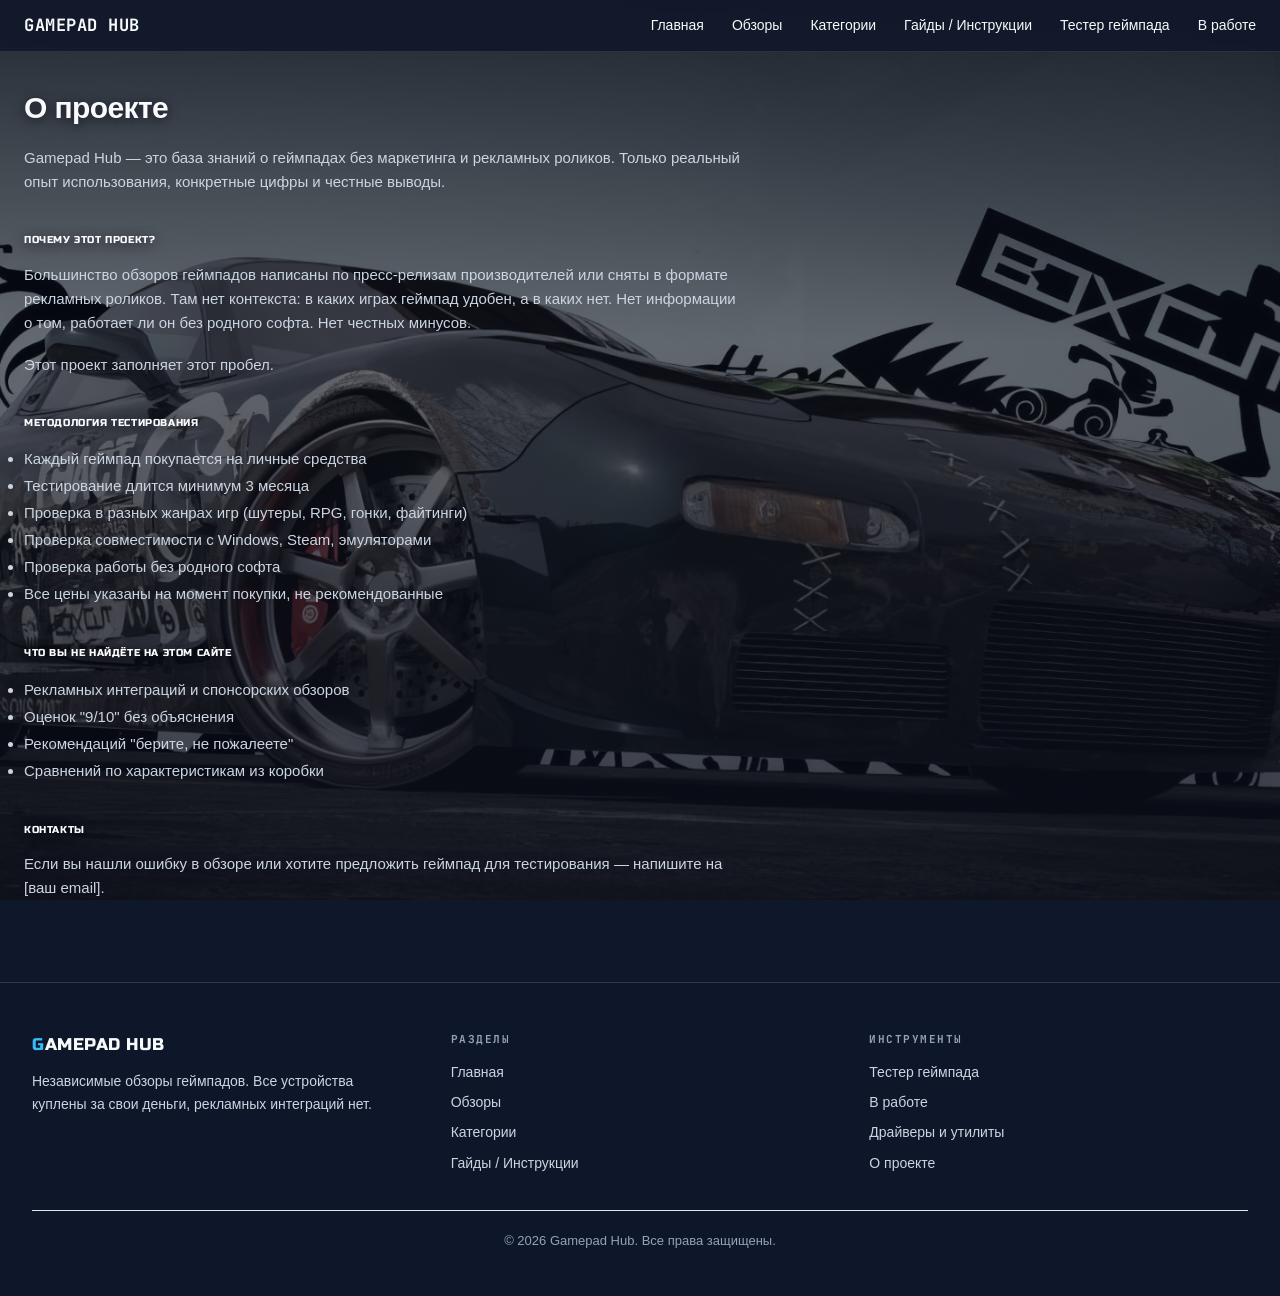
==== commit 325d88a6: "fix: pin top header with position fixed on all pages, bump style.css cache version Co-Authored-By: C" ====
--- a/about.html
+++ b/about.html
@@ -1,12 +1,12 @@
-<!DOCTYPE html>
-<html lang="ru">
-<head>
-    <meta charset="UTF-8">
-    <meta name="viewport" content="width=device-width, initial-scale=1.0">
-    <title>Обзоры геймпадов — Gamepad Hub</title>
-    <link rel="stylesheet" href="style.css">
-</head>
-<body>
+<!DOCTYPE html>
+<html lang="ru">
+<head>
+    <meta charset="UTF-8">
+    <meta name="viewport" content="width=device-width, initial-scale=1.0">
+    <title>Обзоры геймпадов — Gamepad Hub</title>
+    <link rel="stylesheet" href="style.css?v=8">
+</head>
+<body>
     <header>
     <div class="header-inner">
       <h1><a href="index.html" class="logo">GAMEPAD HUB</a></h1>
@@ -19,40 +19,40 @@
       <a href="reviews.html#in-testing">В работе</a>
       </nav>
     </div>
-  </header>
-
-    <main>
-        <h2>О проекте</h2>
-        <p>Gamepad Hub — это база знаний о геймпадах без маркетинга и рекламных роликов. Только реальный опыт использования, конкретные цифры и честные выводы.</p>
-
-        <h3 class="section-title">Почему этот проект?</h3>
-        <p>Большинство обзоров геймпадов написаны по пресс-релизам производителей или сняты в формате рекламных роликов. Там нет контекста: в каких играх геймпад удобен, а в каких нет. Нет информации о том, работает ли он без родного софта. Нет честных минусов.</p>
-        <p>Этот проект заполняет этот пробел.</p>
-
-        <h3 class="section-title">Методология тестирования</h3>
-        <ul style="color: var(--text-2); line-height: 1.8;">
-            <li>Каждый геймпад покупается на личные средства</li>
-            <li>Тестирование длится минимум 3 месяца</li>
-            <li>Проверка в разных жанрах игр (шутеры, RPG, гонки, файтинги)</li>
-            <li>Проверка совместимости с Windows, Steam, эмуляторами</li>
-            <li>Проверка работы без родного софта</li>
-            <li>Все цены указаны на момент покупки, не рекомендованные</li>
-        </ul>
-
-        <h3 class="section-title">Что вы не найдёте на этом сайте</h3>
-        <ul style="color: var(--text-2); line-height: 1.8;">
-            <li>Рекламных интеграций и спонсорских обзоров</li>
-            <li>Оценок "9/10" без объяснения</li>
-            <li>Рекомендаций "берите, не пожалеете"</li>
-            <li>Сравнений по характеристикам из коробки</li>
-        </ul>
-
-        <h3 class="section-title">Контакты</h3>
-        <p>Если вы нашли ошибку в обзоре или хотите предложить геймпад для тестирования — напишите на [ваш email].</p>
-    </main>
-    
+  </header>
+
+    <main>
+        <h2>О проекте</h2>
+        <p>Gamepad Hub — это база знаний о геймпадах без маркетинга и рекламных роликов. Только реальный опыт использования, конкретные цифры и честные выводы.</p>
+
+        <h3 class="section-title">Почему этот проект?</h3>
+        <p>Большинство обзоров геймпадов написаны по пресс-релизам производителей или сняты в формате рекламных роликов. Там нет контекста: в каких играх геймпад удобен, а в каких нет. Нет информации о том, работает ли он без родного софта. Нет честных минусов.</p>
+        <p>Этот проект заполняет этот пробел.</p>
+
+        <h3 class="section-title">Методология тестирования</h3>
+        <ul style="color: var(--text-2); line-height: 1.8;">
+            <li>Каждый геймпад покупается на личные средства</li>
+            <li>Тестирование длится минимум 3 месяца</li>
+            <li>Проверка в разных жанрах игр (шутеры, RPG, гонки, файтинги)</li>
+            <li>Проверка совместимости с Windows, Steam, эмуляторами</li>
+            <li>Проверка работы без родного софта</li>
+            <li>Все цены указаны на момент покупки, не рекомендованные</li>
+        </ul>
+
+        <h3 class="section-title">Что вы не найдёте на этом сайте</h3>
+        <ul style="color: var(--text-2); line-height: 1.8;">
+            <li>Рекламных интеграций и спонсорских обзоров</li>
+            <li>Оценок "9/10" без объяснения</li>
+            <li>Рекомендаций "берите, не пожалеете"</li>
+            <li>Сравнений по характеристикам из коробки</li>
+        </ul>
+
+        <h3 class="section-title">Контакты</h3>
+        <p>Если вы нашли ошибку в обзоре или хотите предложить геймпад для тестирования — напишите на [ваш email].</p>
+    </main>
+    
     <footer>
-    <div class="footer-container">
+    <div class="footer-container">
     <div class="footer-grid">
       <div class="footer-brand">
         <a href="index.html" class="footer-logo">GAMEPAD HUB</a>
@@ -72,9 +72,10 @@
         <a href="drivers.html">Драйверы и утилиты</a>
         <a href="about.html">О проекте</a>
       </div>
-    </div>
-    <div class="footer-bottom">© 2026 Gamepad Hub. Все права защищены.</div>
     </div>
-  </footer>
-</body>
+    <div class="footer-bottom">© 2026 Gamepad Hub. Все права защищены.</div>
+    </div>
+  </footer>
+<script>(function(){var h=document.querySelector("body > header");if(!h)return;function s(){document.body.style.setProperty("--header-h",h.offsetHeight+"px")}s();window.addEventListener("resize",s);window.addEventListener("load",s);if(window.ResizeObserver)new ResizeObserver(s).observe(h)})();</script>
+</body>
 </html>
--- a/style.css
+++ b/style.css
@@ -1,1634 +1,1643 @@
-@import url('https://fonts.googleapis.com/css2?family=JetBrains+Mono:wght@400;600&display=swap');
-
-* { margin: 0; padding: 0; box-sizing: border-box; }
-
-:root {
-  --bg: #f0f3f7;
-  --card: #ffffff;
-  --border: #e2e8f0;
-  --text: #0f172a;
-  --text-2: #475569;
-  --text-3: #94a3b8;
-  --accent: #2563eb;
-  --accent-soft: #f8fafc;
-  --radius: 8px;
-  --shadow: 0 1px 3px rgba(15,23,42,.06), 0 1px 2px rgba(15,23,42,.04);
-  --shadow-hover: 0 8px 24px rgba(15,23,42,.10);
-  --mono: "JetBrains Mono", "SF Mono", "Cascadia Code", Consolas, monospace;
-}
-
-body {
-  font-family: -apple-system, BlinkMacSystemFont, "Segoe UI", Roboto, "Helvetica Neue", Arial, sans-serif;
-  background: var(--bg);
-  color: var(--text);
-  line-height: 1.6;
-  font-size: 15px;
-  -webkit-font-smoothing: antialiased;
-}
-
-a { color: var(--accent); text-decoration: none; }
-a:hover { text-decoration: underline; }
-
-header {
-  background: var(--card);
-  border-bottom: 1px solid var(--border);
-  padding: 0;
-  position: sticky;
-  top: 0;
-  z-index: 100;
-}
-
-header .header-inner {
-  max-width: 1440px;
-  width: 100%;
-  margin: 0 auto;
-  padding: 12px 32px;
-  display: flex;
-  justify-content: space-between;
-  align-items: center;
-}
-
-header h1 {
-  font-size: 17px;
-  font-weight: 700;
-  color: var(--text);
-  letter-spacing: 0.5px;
-  text-transform: uppercase;
-  font-family: var(--mono);
-}
-
-nav { display: flex; gap: 28px; flex-wrap: wrap; }
-
-nav a {
-  color: var(--text-2);
-  font-size: 14px;
-  font-weight: 500;
-  transition: color .2s;
-}
-
-nav a:hover { color: var(--text); text-decoration: none; }
-nav a { position: relative; outline: none; -webkit-tap-highlight-color: transparent; }
-nav a:focus, nav a:focus-visible { outline: none; box-shadow: none; }
-nav a.active, nav a.active:hover { color: #2563EB; font-weight: 700; }
-nav a.active::after { content: ''; position: absolute; left: 0; right: 0; bottom: -6px; height: 2px; border-radius: 2px; background: #2563EB; }
-
-main {
-  max-width: 1440px;
-  width: 100%;
-  margin: 0 auto;
-  padding: 32px 32px;
-}
-
-main h2 {
-  font-size: 30px;
-  font-weight: 700;
-  letter-spacing: -0.6px;
-  margin-bottom: 14px;
-  color: var(--text);
-}
-
-main > p { color: var(--text-2); max-width: 720px; margin-bottom: 18px; }
-
-.section-title {
-  font-size: 10px;
-  font-weight: 700;
-  color: var(--text-3);
-  text-transform: uppercase;
-  letter-spacing: 1.5px;
-  margin: 40px 0 16px;
-  font-family: var(--mono);
-}
-
-
-.gamepad-grid {
-  display: grid;
-  grid-template-columns: repeat(auto-fill, minmax(300px, 1fr));
-  gap: 24px;
-  margin-top: 28px;
-}
-
-.gamepad-card {
-  background: var(--card);
-  border: 1px solid var(--border);
-  border-radius: var(--radius);
-  box-shadow: var(--shadow);
-  transition: box-shadow 0.2s, transform 0.2s;
-  display: flex;
-  flex-direction: column;
-  height: 100%;
-  overflow: hidden;
-}
-
-.gamepad-card:hover {
-  box-shadow: var(--shadow-hover);
-  transform: translateY(-4px);
-  border-color: var(--accent);
-}
-
-.gamepad-card.placeholder {
-  opacity: 0.5;
-  pointer-events: none;
-  filter: grayscale(0.3);
-}
-
-.card-media {
-  width: 100%;
-  height: 210px;
-  display: flex;
-  align-items: center;
-  justify-content: center;
-  background: #F8FAFC;
-  border-bottom: 1px solid #E2E8F0;
-  overflow: hidden;
-  flex-shrink: 0;
-}
-
-.card-media img.gamepad-image {
-  width: 85%;
-  height: 85%;
-  object-fit: contain;
-  mix-blend-mode: multiply;
-  filter: contrast(1.04) brightness(1.02);
-}
-
-.placeholder-img {
-  display: flex;
-  align-items: center;
-  justify-content: center;
-  color: var(--text-3);
-  width: 100%;
-  height: 100%;
-}
-
-.card-info {
-  display: flex;
-  flex-direction: column;
-  flex: 1;
-  padding: 20px;
-}
-
-.card-info h3 {
-  font-size: 17px;
-  font-weight: 700;
-  margin-bottom: 4px;
-  letter-spacing: -0.2px;
-  color: var(--text);
-}
-
-.card-info::before {
-  content: 'SPEC // ' attr(data-index);
-  display: block;
-  font-family: var(--mono);
-  font-size: 9px;
-  font-weight: 600;
-  color: var(--accent);
-  letter-spacing: 1px;
-  text-transform: uppercase;
-  margin-bottom: 8px;
-  line-height: 1.2;
-}
-
-.card-info .meta {
-  font-family: var(--mono);
-  font-size: 10px;
-  color: var(--text-3);
-  margin-bottom: 12px;
-  line-height: 1.4;
-  letter-spacing: -0.2px;
-  text-transform: uppercase;
-}
-
-.card-info .desc {
-  font-size: 14px;
-  color: var(--text-2);
-  margin-bottom: 16px;
-  line-height: 1.5;
-  flex-grow: 1;
-  display: -webkit-box;
-  -webkit-line-clamp: 3;
-  -webkit-box-orient: vertical;
-  overflow: hidden;
-}
-
-.card-footer {
-  display: flex;
-  flex-direction: column;
-  gap: 10px;
-  margin-top: auto;
-}
-
-.card-info .verdict {
-  font-size: 13px;
-  font-weight: 600;
-  color: var(--text);
-  background: var(--accent-soft);
-  border-left: 3px solid var(--accent);
-  border-radius: 0 6px 6px 0;
-  padding: 10px 12px;
-  margin: 0;
-}
-
-.review-link {
-  display: inline-block;
-  font-size: 13px;
-  font-weight: 600;
-  color: var(--accent);
-  transition: color 0.2s;
-  font-family: var(--mono);
-  text-transform: uppercase;
-  letter-spacing: 0.3px;
-}
-
-.gamepad-card:hover .review-link {
-  color: #1e40af;
-}
-
-.gamepad-card h3 { font-size: 18px; font-weight: 700; margin-bottom: 6px; }
-
-.gamepad-card .meta {
-  font-family: var(--mono);
-  font-size: 12px;
-  color: var(--text-3);
-  margin-bottom: 14px;
-}
-
-.gamepad-card p { font-size: 14px; color: var(--text-2); margin-bottom: 16px; flex-grow: 1; }
-
-.gamepad-card .verdict {
-  font-size: 13px;
-  font-weight: 600;
-  color: var(--text);
-  background: var(--accent-soft);
-  border-left: 3px solid var(--accent);
-  border-radius: 0 8px 8px 0;
-  padding: 12px 14px;
-  margin-top: auto;
-}
-
-.review-link {
-  display: block;
-  margin-top: 12px;
-  font-size: 12px;
-  font-weight: 600;
-  color: var(--accent);
-  text-align: center;
-  font-family: var(--mono);
-  text-transform: uppercase;
-  letter-spacing: 0.3px;
-}
-
-.quick-filters {
-  display: flex;
-  gap: 8px;
-  flex-wrap: wrap;
-  margin-bottom: 28px;
-}
-
-.filter-tag {
-  font-family: var(--mono);
-  font-size: 12px;
-  font-weight: 600;
-  padding: 8px 14px;
-  border: 1px solid var(--border);
-  background: var(--card);
-  color: var(--text-2);
-  border-radius: 20px;
-  cursor: pointer;
-  transition: all 0.15s;
-  text-transform: uppercase;
-  letter-spacing: 0.3px;
-}
-
-.filter-tag:hover {
-  border-color: var(--accent);
-  color: var(--accent);
-  background: var(--accent-soft);
-}
-
-.filter-tag.active {
-  background: var(--accent);
-  color: #fff;
-  border-color: var(--accent);
-  box-shadow: 0 2px 8px rgba(15,23,42,.15);
-}
-
-/* ===== ПЛАШКА С ТЕСТИРОВАНИЕМ ===== */
-.testing-banner {
-  margin-top: 0;
-  padding: 24px;
-  background: var(--card);
-  border: 1px solid var(--border);
-  border-radius: var(--radius);
-  box-shadow: var(--shadow);
-}
-
-.testing-banner h3 {
-  font-size: 16px;
-  font-weight: 700;
-  color: var(--text);
-  margin-bottom: 16px;
-  font-family: var(--mono);
-  text-transform: uppercase;
-  letter-spacing: 0.5px;
-}
-
-.testing-items {
-  display: grid;
-  grid-template-columns: repeat(auto-fit, minmax(200px, 1fr));
-  gap: 16px;
-}
-
-.testing-item {
-  display: flex;
-  flex-direction: column;
-  gap: 8px;
-}
-
-.testing-item strong {
-  font-size: 13px;
-  font-weight: 600;
-  color: var(--text);
-  line-height: 1.3;
-}
-
-.testing-progress {
-  width: 100%;
-  height: 6px;
-  background: #e2e8f0;
-  border-radius: 3px;
-  overflow: hidden;
-}
-
-.testing-bar {
-  height: 100%;
-  background: linear-gradient(90deg, var(--accent), #1e40af);
-  transition: width 0.3s ease;
-}
-
-.testing-label {
-  font-family: var(--mono);
-  font-size: 10px;
-  color: var(--text-3);
-  text-transform: uppercase;
-  letter-spacing: 0.5px;
-}
-.gamepad-modal {
-  position: fixed;
-  top: 0;
-  left: 0;
-  width: 100%;
-  height: 100%;
-  z-index: 2000;
-  display: none;
-  animation: fadeIn 0.2s ease;
-}
-
-.gamepad-modal.active {
-  display: block;
-}
-
-@keyframes fadeIn {
-  from { opacity: 0; }
-  to { opacity: 1; }
-}
-
-@keyframes slideUp {
-  from {
-    opacity: 0;
-    transform: translateY(20px);
-  }
-  to {
-    opacity: 1;
-    transform: translateY(0);
-  }
-}
-
-.modal-overlay {
-  position: absolute;
-  top: 0;
-  left: 0;
-  width: 100%;
-  height: 100%;
-  background: rgba(0, 0, 0, 0.75);
-  backdrop-filter: blur(4px);
-  display: flex;
-  align-items: center;
-  justify-content: center;
-  padding: 20px;
-  overflow-y: auto;
-}
-
-.modal-content {
-  position: relative;
-  background: var(--card);
-  border-radius: var(--radius);
-  max-width: 900px;
-  width: 100%;
-  box-shadow: 0 20px 60px rgba(15,23,42,.2);
-  animation: slideUp 0.3s ease;
-}
-
-.modal-close {
-  position: absolute;
-  top: 16px;
-  right: 16px;
-  width: 32px;
-  height: 32px;
-  border: none;
-  background: var(--bg);
-  color: var(--text-2);
-  border-radius: 50%;
-  cursor: pointer;
-  font-size: 20px;
-  display: flex;
-  align-items: center;
-  justify-content: center;
-  transition: all 0.2s;
-  z-index: 10;
-}
-
-.modal-close:hover {
-  background: var(--border);
-  color: var(--text);
-}
-
-.modal-body {
-  display: grid;
-  grid-template-columns: 1fr 1.2fr;
-  gap: 32px;
-  padding: 48px 40px;
-}
-
-.modal-left {
-  display: flex;
-  align-items: center;
-  justify-content: center;
-}
-
-.modal-image {
-  width: 100%;
-  height: auto;
-  max-height: 400px;
-  object-fit: contain;
-  border-radius: 8px;
-  background: #f1f5f9;
-  padding: 24px;
-}
-
-.modal-placeholder {
-  width: 100%;
-  height: 300px;
-  display: flex;
-  align-items: center;
-  justify-content: center;
-  background: #f1f5f9;
-  border-radius: 8px;
-  color: var(--text-3);
-}
-
-.modal-right h2 {
-  font-size: 28px;
-  font-weight: 700;
-  letter-spacing: -0.5px;
-  margin-bottom: 8px;
-  color: var(--text);
-  font-family: var(--mono);
-  text-transform: uppercase;
-}
-
-.modal-meta {
-  font-family: var(--mono);
-  font-size: 11px;
-  color: var(--text-3);
-  text-transform: uppercase;
-  letter-spacing: 0.5px;
-  margin-bottom: 20px;
-}
-
-.modal-specs {
-  display: flex;
-  flex-direction: column;
-  gap: 10px;
-  margin-bottom: 20px;
-  padding: 16px;
-  background: #f9f9f9;
-  border-radius: 8px;
-}
-
-.modal-specs-row {
-  font-size: 13px;
-  line-height: 1.5;
-  color: var(--text-2);
-}
-
-.modal-spec-label {
-  font-family: var(--mono);
-  font-size: 11px;
-  font-weight: 600;
-  color: var(--text-3);
-  text-transform: uppercase;
-  letter-spacing: 0.5px;
-}
-
-.modal-review {
-  margin-bottom: 20px;
-}
-
-.modal-review h3 {
-  font-size: 14px;
-  font-weight: 700;
-  color: var(--text);
-  margin-bottom: 12px;
-  font-family: var(--mono);
-  text-transform: uppercase;
-  letter-spacing: 0.5px;
-}
-
-.modal-pros-cons {
-  display: grid;
-  grid-template-columns: 1fr 1fr;
-  gap: 16px;
-}
-
-.modal-column h4 {
-  font-size: 12px;
-  font-weight: 700;
-  color: var(--accent);
-  margin-bottom: 10px;
-  font-family: var(--mono);
-  text-transform: uppercase;
-  letter-spacing: 0.5px;
-}
-
-.modal-column ul {
-  list-style: none;
-  padding: 0;
-  margin: 0;
-  display: flex;
-  flex-direction: column;
-  gap: 8px;
-}
-
-.modal-column li {
-  font-size: 12px;
-  color: var(--text-2);
-  line-height: 1.4;
-}
-
-.modal-specs {
-  display: grid;
-  grid-template-columns: 1fr 1fr;
-  gap: 12px;
-  margin-bottom: 24px;
-  padding: 20px;
-  background: var(--bg);
-  border: 1px solid var(--border);
-  border-radius: 8px;
-}
-
-.modal-spec {
-  display: flex;
-  flex-direction: column;
-  gap: 4px;
-}
-
-.modal-spec span {
-  font-size: 11px;
-  color: var(--text-3);
-  text-transform: uppercase;
-  letter-spacing: 1px;
-  font-weight: 600;
-}
-
-.modal-spec strong {
-  font-size: 14px;
-  color: var(--text);
-}
-
-.modal-verdict {
-  background: var(--accent-soft);
-  border-left: 3px solid var(--accent);
-  border-radius: 0 8px 8px 0;
-  padding: 16px 20px;
-  color: var(--text);
-}
-
-.modal-verdict h4 {
-  font-size: 12px;
-  text-transform: uppercase;
-  letter-spacing: 0.5px;
-  color: var(--accent);
-  margin-bottom: 8px;
-  font-weight: 700;
-  font-family: var(--mono);
-}
-
-.modal-verdict p {
-  font-size: 13px;
-  color: var(--text-2);
-  margin: 0;
-  line-height: 1.6;
-}
-
-@keyframes slideUp {
-  from {
-    opacity: 0;
-    transform: translateY(20px);
-  }
-  to {
-    opacity: 1;
-    transform: translateY(0);
-  }
-}
-
-
-.stat-chips {
-  display: grid;
-  grid-template-columns: repeat(5, 1fr);
-  gap: 16px;
-  margin-bottom: 40px;
-}
-
-.chip {
-  display: flex;
-  align-items: center;
-  gap: 14px;
-  background: var(--card);
-  border: 1px solid var(--border);
-  border-radius: 10px;
-  padding: 16px 18px;
-  box-shadow: var(--shadow);
-  color: var(--text);
-  transition: all 0.2s;
-}
-
-.chip:hover {
-  box-shadow: var(--shadow-hover);
-  border-color: var(--accent);
-  text-decoration: none;
-}
-.chip svg { color: var(--text-3); flex-shrink: 0; }
-.chip-num {
-  font-size: 20px;
-  font-weight: 800;
-  letter-spacing: -0.5px;
-  font-family: var(--mono);
-}
-.chip-label { font-size: 11px; color: var(--text-3); text-transform: uppercase; letter-spacing: .6px; line-height: 1.3; }
-.chip-arrow { margin-left: auto; color: var(--text-3); font-size: 20px; }
-
-.category-grid {
-  display: grid;
-  grid-template-columns: repeat(3, 1fr);
-  gap: 16px;
-  margin-bottom: 40px;
-}
-
-.cat {
-  display: flex;
-  flex-direction: column;
-  gap: 6px;
-  background: var(--card);
-  border: 1px solid var(--border);
-  border-radius: 10px;
-  padding: 20px;
-  color: var(--text);
-  transition: all 0.2s;
-}
-
-.cat:hover {
-  border-color: var(--accent);
-  box-shadow: var(--shadow-hover);
-  text-decoration: none;
-  transform: translateY(-2px);
-}
-
-.cat-name {
-  font-size: 15px;
-  font-weight: 700;
-  color: var(--text);
-}
-
-.cat-count {
-  font-size: 11px;
-  color: var(--text-3);
-  font-family: var(--mono);
-  text-transform: uppercase;
-  letter-spacing: 0.5px;
-}
-
-.guide-links { display: flex; flex-direction: column; gap: 8px; margin-bottom: 40px; }
-
-.guide-links a {
-  display: flex;
-  justify-content: space-between;
-  align-items: center;
-  background: var(--card);
-  border: 1px solid var(--border);
-  border-radius: 10px;
-  padding: 16px 20px;
-  color: var(--text);
-  transition: border-color .2s;
-}
-
-.guide-links a:hover { border-color: var(--text-3); text-decoration: none; }
-.guide-links span { font-weight: 600; font-size: 15px; }
-.guide-links em { font-style: normal; font-size: 12px; color: var(--text-3); font-family: var(--mono); }
-
-.promo {
-  display: flex;
-  justify-content: space-between;
-  align-items: center;
-  gap: 24px;
-  background: var(--card);
-  border: 1px solid var(--border);
-  border-radius: var(--radius);
-  padding: 28px 32px;
-  box-shadow: var(--shadow);
-}
-
-.promo h3 { font-size: 18px; margin-bottom: 6px; }
-.promo p { font-size: 14px; color: var(--text-2); }
-
-.btn {
-  display: inline-block;
-  font-size: 14px;
-  font-weight: 600;
-  padding: 10px 18px;
-  border-radius: 8px;
-  cursor: pointer;
-  border: 1px solid transparent;
-  transition: all .15s;
-  font-family: var(--mono);
-  text-transform: uppercase;
-  letter-spacing: 0.5px;
-}
-
-.btn-primary {
-  background: var(--accent);
-  color: #fff;
-}
-
-.btn-primary:hover {
-  background: #1e40af;
-  text-decoration: none;
-}
-
-.search {
-  display: flex;
-  align-items: center;
-  background: #f1f5f9;
-  border: 1px solid var(--border);
-  border-radius: 10px;
-  padding: 6px 6px 6px 18px;
-  max-width: 760px;
-  margin: 20px 0 20px;
-}
-
-.search input {
-  flex: 1;
-  border: none;
-  background: transparent;
-  font-size: 15px;
-  color: var(--text);
-  outline: none;
-}
-
-.search input::placeholder { color: var(--text-3); }
-
-.search button {
-  border: none;
-  background: var(--card);
-  color: var(--text-2);
-  width: 40px;
-  height: 40px;
-  border-radius: 8px;
-  display: grid;
-  place-items: center;
-  cursor: pointer;
-  box-shadow: var(--shadow);
-  transition: all 0.2s;
-}
-
-.search button:hover {
-  color: var(--accent);
-}
-
-@media (max-width: 900px) {
-  .stat-chips { grid-template-columns: repeat(2, 1fr); }
-  .stat-chips .chip:last-child { grid-column: 1 / -1; }
-  .category-grid { grid-template-columns: repeat(2, 1fr); }
-}
-
-@media (max-width: 600px) {
-  header .header-inner { padding: 14px 20px; flex-direction: column; gap: 12px; }
-  nav { gap: 18px; flex-wrap: wrap; justify-content: center; }
-  main { padding: 32px 20px; }
-  .stat-chips .chip:last-child { grid-column: auto; }
-  .stat-chips, .category-grid { grid-template-columns: 1fr; }
-  .promo { flex-direction: column; align-items: flex-start; }
-  .modal-body { grid-template-columns: 1fr; padding: 32px 24px; }
-  .modal-specs { grid-template-columns: 1fr; }
-  .modal-pros-cons { grid-template-columns: 1fr; }
-  .quick-filters { gap: 6px; }
-  .filter-tag { font-size: 11px; padding: 6px 12px; }
-  .testing-items { grid-template-columns: 1fr; }
-}
-/* ===== Список гайдов (карточки в колонку) ===== */
-.guide-list {
-  display: flex;
-  flex-direction: column;
-  gap: 16px;
-  margin-bottom: 40px;
-}
-
-.guide-item {
-  background: var(--card);
-  border: 1px solid var(--border);
-  border-radius: var(--radius);
-  padding: 24px;
-  box-shadow: var(--shadow);
-  transition: box-shadow .2s;
-}
-
-.guide-item:hover {
-  box-shadow: var(--shadow-hover);
-}
-
-.guide-item h3 {
-  font-size: 18px;
-  font-weight: 700;
-  color: var(--text);
-  margin-bottom: 8px;
-  letter-spacing: -0.2px;
-}
-
-.guide-item .difficulty {
-  font-family: var(--mono);
-  font-size: 12px;
-  color: var(--text-3);
-  margin-bottom: 14px;
-  line-height: 1.5;
-}
-
-.guide-item p:not(.difficulty) {
-  font-size: 14px;
-  color: var(--text-2);
-  margin-bottom: 16px;
-  line-height: 1.6;
-  max-width: 720px;
-}
-
-.guide-item a {
-  font-weight: 600;
-  font-size: 14px;
-  color: var(--accent);
-}
-
-.guide-item a:hover {
-  text-decoration: underline;
-}
-/* ===== КНОПКА-ССЫЛКА ===== */
-.btn-secondary {
-  display: inline-block;
-  font-size: 14px;
-  font-weight: 600;
-  padding: 10px 20px;
-  border-radius: 8px;
-  background: var(--card);
-  color: var(--accent);
-  border: 1px solid var(--border);
-  transition: all .15s;
-}
-.btn-secondary:hover {
-  border-color: var(--accent);
-  background: var(--accent-soft);
-  text-decoration: none;
-}
-
-/* ===== СЕТКА ИГР ===== */
-.games-grid {
-  display: grid;
-  grid-template-columns: repeat(auto-fill, minmax(280px, 1fr));
-  gap: 16px;
-  margin-bottom: 40px;
-}
-
-.game-card {
-  background: var(--card);
-  border: 1px solid var(--border);
-  border-radius: var(--radius);
-  padding: 22px;
-  box-shadow: var(--shadow);
-  transition: all .2s;
-  display: flex;
-  flex-direction: column;
-  color: var(--text);
-}
-
-.game-card:hover {
-  border-color: var(--accent);
-  transform: translateY(-2px);
-  box-shadow: var(--shadow-hover);
-  text-decoration: none;
-}
-
-.game-genre {
-  display: inline-block;
-  font-family: var(--mono);
-  font-size: 11px;
-  font-weight: 600;
-  color: var(--accent);
-  letter-spacing: 1px;
-  text-transform: uppercase;
-  margin-bottom: 8px;
-}
-
-.game-card h3 {
-  font-size: 18px;
-  font-weight: 700;
-  margin-bottom: 8px;
-  letter-spacing: -0.2px;
-}
-
-.game-card p {
-  font-size: 14px;
-  color: var(--text-2);
-  margin-bottom: 14px;
-  flex-grow: 1;
-  line-height: 1.5;
-}
-
-.game-meta {
-  font-family: var(--mono);
-  font-size: 12px;
-  color: var(--text-3);
-}
-
-/* ===== ЛЕНТА ОБНОВЛЕНИЙ ===== */
-.changelog {
-  display: flex;
-  flex-direction: column;
-  gap: 12px;
-  margin-bottom: 40px;
-  border-left: 2px solid var(--border);
-  padding-left: 20px;
-}
-
-.changelog-item {
-  position: relative;
-  padding-bottom: 12px;
-}
-
-.changelog-item::before {
-  content: '';
-  position: absolute;
-  left: -26px;
-  top: 6px;
-  width: 10px;
-  height: 10px;
-  border-radius: 50%;
-  background: var(--accent);
-  border: 2px solid var(--bg);
-}
-
-.changelog-date {
-  display: block;
-  font-family: var(--mono);
-  font-size: 12px;
-  color: var(--text-3);
-  margin-bottom: 4px;
-}
-
-.changelog-item p {
-  font-size: 14px;
-  color: var(--text-2);
-  margin: 0;
-  line-height: 1.5;
-}
-
-.changelog-item strong {
-  color: var(--text);
-}
-
-/* ===== АДАПТИВ ДЛЯ ИГР ===== */
-@media (max-width: 600px) {
-  .games-grid { grid-template-columns: 1fr; }
-}
-/* ===== КАТАЛОГ ДРАЙВЕРОВ ===== */
-.driver-filters {
-  display: flex;
-  gap: 8px;
-  margin: 24px 0 32px;
-  flex-wrap: wrap;
-}
-
-.filter-btn {
-  font-family: var(--body-font);
-  font-size: 13px;
-  font-weight: 600;
-  padding: 8px 16px;
-  border: 1px solid var(--border);
-  border-radius: 8px;
-  background: var(--card);
-  color: var(--text-2);
-  cursor: pointer;
-  transition: all .15s;
-}
-
-.filter-btn:hover { border-color: var(--text-3); }
-.filter-btn.active {
-  background: var(--accent);
-  color: #fff;
-  border-color: var(--accent);
-}
-
-.driver-grid {
-  display: grid;
-  grid-template-columns: repeat(auto-fill, minmax(340px, 1fr));
-  gap: 20px;
-}
-
-.driver-card {
-  background: var(--card);
-  border: 1px solid var(--border);
-  border-radius: var(--radius);
-  padding: 24px;
-  box-shadow: var(--shadow);
-  display: flex;
-  flex-direction: column;
-  transition: box-shadow .2s;
-}
-
-.driver-card:hover { box-shadow: var(--shadow-hover); }
-
-.driver-header {
-  display: flex;
-  justify-content: space-between;
-  align-items: center;
-  margin-bottom: 12px;
-}
-
-.driver-type {
-  font-family: var(--mono);
-  font-size: 11px;
-  font-weight: 700;
-  letter-spacing: 1px;
-  text-transform: uppercase;
-  color: #fff;
-  padding: 4px 10px;
-  border-radius: 4px;
-}
-
-.driver-version {
-  font-family: var(--mono);
-  font-size: 12px;
-  color: var(--text-3);
-}
-
-.driver-card h3 {
-  font-size: 18px;
-  font-weight: 700;
-  margin-bottom: 8px;
-  color: var(--text);
-}
-
-.driver-meta {
-  font-family: var(--mono);
-  font-size: 12px;
-  color: var(--text-3);
-  margin-bottom: 12px;
-}
-
-.driver-desc {
-  font-size: 14px;
-  color: var(--text-2);
-  margin-bottom: 14px;
-  line-height: 1.5;
-  flex-grow: 1;
-}
-
-.driver-compat {
-  font-size: 13px;
-  color: var(--text-2);
-  margin-bottom: 18px;
-  padding-top: 12px;
-  border-top: 1px solid var(--border);
-}
-
-.driver-compat strong { color: var(--text); }
-
-.driver-actions {
-  display: flex;
-  gap: 10px;
-  flex-wrap: wrap;
-}
-
-.driver-actions .btn {
-  font-size: 13px;
-  padding: 8px 14px;
-}
-
-/* ===== ФИЛЬТР ОПУБЛИКОВАННЫЕ/ВСЕ ===== */
-.review-filters {
-  display: flex;
-  gap: 10px;
-  flex-wrap: wrap;
-}
-
-.review-filters .filter-btn {
-  font-size: 14px;
-  font-weight: 600;
-  padding: 9px 16px;
-  border-radius: 8px;
-  background: var(--card);
-  color: var(--text-2);
-  border: 1px solid var(--border);
-  cursor: pointer;
-  transition: all 0.15s;
-}
-
-.review-filters .filter-btn:hover {
-  border-color: var(--accent);
-  color: var(--accent);
-}
-
-.review-filters .filter-btn.active {
-  background: var(--accent);
-  color: #fff;
-  border-color: var(--accent);
-}
-
-/* ===== ШАПКА: ЛОГО, ЯКОРЯ ===== */
-html { scroll-behavior: smooth; }
-#gamepad-list, #in-testing { scroll-margin-top: 80px; }
-header h1 a.logo { color: var(--text); }
-header h1 a.logo::first-letter { color: var(--accent); }
-header h1 a.logo:hover { text-decoration: none; color: var(--accent); }
-nav a:hover { color: var(--accent); }
-
-/* ===== КНОПКА В МОДАЛКЕ ===== */
-.modal-tester-btn {
-  display: inline-block;
-  margin-top: 20px;
-  padding: 12px 20px;
-  background: var(--accent);
-  color: #fff;
-  border-radius: 8px;
-  font-family: var(--mono);
-  font-size: 12px;
-  font-weight: 600;
-  letter-spacing: .5px;
-  text-transform: uppercase;
-}
-.modal-tester-btn:hover { background: #1e40af; text-decoration: none; }
-
-/* ===== ТЕСТЕР (Hardware Tester, светлый) ===== */
-#view-tester[hidden], .gt-grid[hidden] { display: none; }
-.gt-card { max-width: 1440px; width: 100%; margin: 24px auto; padding: 32px; background: #FFFFFF; border: 1px solid #E2E8F0; border-radius: var(--radius); box-shadow: var(--shadow); font-size: 15px; }
-.gt-slots { display: grid; grid-template-columns: repeat(4, 1fr); gap: 10px; margin-bottom: 20px; }
-.gt-slot { padding: 10px 14px; border: 1px solid #E2E8F0; border-radius: 8px; font-family: var(--mono); font-size: 14px; color: var(--text-3); white-space: nowrap; overflow: hidden; text-overflow: ellipsis; background: #fff; text-align: left; }
-.gt-slot.on { color: var(--text); cursor: pointer; }
-.gt-slot.sel { border-color: var(--accent); background: var(--accent-soft); }
-.gt-wait { padding: 72px 16px; text-align: center; color: var(--accent); font-weight: 600; font-size: 18px; }
-.gt-grid { display: grid; grid-template-columns: 1.1fr 1fr; gap: 40px; align-items: start; }
-.gt-title { display: flex; justify-content: space-between; align-items: baseline; gap: 12px; margin-bottom: 8px; }
-.gt-title strong { font-size: 20px; overflow: hidden; text-overflow: ellipsis; white-space: nowrap; }
-.gt-title span, .gt-cap { font-family: var(--mono); font-size: 13px; color: var(--text-3); letter-spacing: .5px; }
-.gt-status { display: flex; flex-wrap: wrap; gap: 6px 18px; font-family: var(--mono); font-size: 13px; color: var(--text-2); margin-bottom: 14px; }
-.gt-status b { color: var(--text); }
-.gt-btns { display: grid; grid-template-columns: repeat(9, 1fr); gap: 6px; margin-bottom: 20px; }
-.gt-b { border: 1px solid #E2E8F0; border-radius: 6px; padding: 6px 0; text-align: center; font-family: var(--mono); font-size: 13px; line-height: 1.4; color: var(--text-2); }
-.gt-b i { display: block; font-style: normal; color: var(--text-3); font-size: 12px; }
-.gt-b.on { background: var(--accent); border-color: var(--accent); color: #fff; }
-.gt-b.on i { color: #fff; }
-.gt-sticks { display: grid; grid-template-columns: 1fr 1fr; gap: 20px; text-align: center; }
-.gt-sticks canvas { width: 100%; max-width: 220px; aspect-ratio: 1; display: block; margin: 6px auto; }
-.gt-axes { font-family: var(--mono); font-size: 13px; color: var(--text-2); line-height: 1.6; }
-.gt-actions { display: flex; flex-wrap: wrap; gap: 10px; margin-top: 20px; }
-.gt-actions button { padding: 10px 16px; border: 1px solid #E2E8F0; border-radius: 8px; background: #fff; font-family: var(--mono); font-size: 13px; cursor: pointer; color: var(--text); }
-.gt-actions button:hover, .gt-actions button.on { border-color: var(--accent); color: var(--accent); }
-#gt-svg { width: 100%; height: auto; max-height: none; }
-#gt-svg .body { fill: #F1F5F9; stroke: #CBD5E1; stroke-width: 2; }
-#gt-svg .p { fill: #fff; stroke: #94A3B8; stroke-width: 1.5; }
-#gt-svg .p.on { fill: var(--accent); stroke: var(--accent); }
-#gt-svg .f { fill: var(--accent); opacity: .85; }
-#gt-svg .stk { fill: #E2E8F0; stroke: #64748B; stroke-width: 1.5; }
-#gt-svg .t { font: 600 10px var(--mono); fill: #475569; text-anchor: middle; pointer-events: none; }
-@media (max-width: 900px) {
-  .gt-grid { grid-template-columns: 1fr; gap: 24px; }
-  .gt-slots { grid-template-columns: 1fr 1fr; }
-  .gt-btns { grid-template-columns: repeat(6, 1fr); }
-  .gt-card { padding: 16px; }
-}
-/* ===== ФУТЕР ===== */
-.footer-status { font-family: var(--mono); font-size: 12px; color: var(--text-3) !important; }
-.footer-lab-card { display: flex; flex-direction: column; gap: 8px; padding: 16px; border: 1px solid var(--border); border-radius: 12px; }
-.footer-lab-label { font-size: 12px; color: var(--text-3); text-transform: uppercase; letter-spacing: 1px; }
-.footer-lab-progress { height: 8px; border-radius: 4px; background: var(--border); overflow: hidden; }
-.footer-lab-progress span { display: block; height: 100%; background: var(--accent); }
-.footer-lab-days { font-size: 13px; color: var(--text-2); }
-.footer-col a.footer-lab-btn { align-self: flex-start; color: var(--accent); font-weight: 600; }
-.footer-logo { font-family: var(--mono); font-weight: 700; font-size: 17px; letter-spacing: .5px; color: var(--text); }
-.footer-logo::first-letter { color: var(--accent); }
-.footer-logo:hover { text-decoration: none; color: var(--accent); }
-.footer-brand p { margin-top: 12px; max-width: 420px; color: var(--text-2); line-height: 1.6; }
-.footer-col { display: flex; flex-direction: column; gap: 8px; }
-.footer-col h4 { font-family: var(--mono); font-size: 11px; text-transform: uppercase; letter-spacing: 1.5px; color: var(--text-3); margin-bottom: 4px; }
-.footer-col a { color: var(--text-2); }
-.footer-col a:hover { color: var(--accent); text-decoration: none; }
-.footer-bottom { max-width: 1440px; margin: 0 auto; padding: 16px 32px 20px; border-top: 1px solid var(--border); font-size: 13px; color: var(--text-3); }
-
-/* ===== БАЗА ЗНАНИЙ ===== */
-#guides, #in-testing, #categories, #gamepad-list { scroll-margin-top: 80px; }
-.kb-grid { display: grid; grid-template-columns: repeat(3, 1fr); gap: 16px; margin-bottom: 40px; }
-.kb-card { display: flex; flex-direction: column; gap: 6px; background: var(--card); border: 1px solid var(--border); border-radius: var(--radius); padding: 18px 20px; color: var(--text); box-shadow: var(--shadow); transition: all .2s; }
-.kb-card:hover { border-color: var(--accent); box-shadow: var(--shadow-hover); transform: translateY(-2px); text-decoration: none; }
-.kb-tag { font-family: var(--mono); font-size: 11px; font-weight: 600; color: var(--accent); text-transform: uppercase; letter-spacing: .8px; }
-.kb-card h3 { font-size: 16px; font-weight: 700; line-height: 1.3; }
-.kb-card p { font-size: 13px; color: var(--text-2); flex-grow: 1; }
-.kb-more { margin-top: 6px; text-align: left; }
-.modal-body-single { grid-template-columns: 1fr; }
-.modal-guide { max-width: 720px; }
-.guide-text p { color: var(--text-2); margin-bottom: 12px; }
-.guide-text ul { padding-left: 20px; color: var(--text-2); display: flex; flex-direction: column; gap: 8px; }
-@media (max-width: 900px) { .kb-grid { grid-template-columns: repeat(2, 1fr); } }
-@media (max-width: 600px) { .kb-grid { grid-template-columns: 1fr; } }
-
-/* ===== ПАЛИТРА: графит + технологичный синий ===== */
-.filter-tag:hover { background: var(--card); }
-.filter-tag.active, .filter-btn.active, .review-filters .filter-btn.active,
-.btn-primary, .modal-tester-btn, .gt-b.on {
-  background: #0F172A; border-color: #0F172A; color: #fff; box-shadow: none;
-}
-.btn-primary:hover, .modal-tester-btn:hover { background: #1E293B; }
-.filter-tag:hover, .filter-btn:hover, .review-filters .filter-btn:hover { border-color: #0F172A; color: #0F172A; }
-.filter-tag.active:hover, .filter-btn.active:hover { color: #fff; }
-.card-info::before { color: var(--text-3); }
-.card-info .verdict, .gamepad-card .verdict, .modal-verdict {
-  background: #F8FAFC; border-left: 3px solid #CBD5E1; color: #0F172A;
-}
-.gamepad-card:hover .card-info .verdict { border-left-color: #2563EB; }
-.modal-verdict h4, .modal-column h4 { color: #0F172A; }
-.testing-bar { background: #2563EB; }
-.gt-slot.sel { border-color: #2563EB; background: #EFF6FF; }
-.gt-b.on { background: #2563EB; border-color: #2563EB; }
-.gt-actions button:hover, .gt-actions button.on { border-color: #2563EB; color: #2563EB; }
-#gt-svg .p.on { fill: #2563EB; stroke: #2563EB; }
-#gt-svg .f { fill: #2563EB; }
-.btn-secondary:hover { background: #F8FAFC; }
-.review-link { color: #2563EB; }
-.gamepad-card:hover .review-link { color: #1E40AF; }
-
-/* ===== ПЛОТНАЯ ГЛАВНАЯ ===== */
-.hero { margin-bottom: 4px; }
-.hero h1 { font-size: 34px; letter-spacing: -0.8px; line-height: 1.2; margin-bottom: 8px; }
-.hero-sub { color: var(--text-2); max-width: 760px; margin-bottom: 10px; }
-.badge { display: inline-block; font-family: var(--mono); font-size: 11px; color: #2563EB; background: #EFF6FF; padding: 4px 10px; border-radius: 20px; }
-.home section.block { margin-top: 40px; }
-.home section.block:first-of-type { margin-top: 0; }
-.home .section-title { margin: 0 0 16px; }
-.home h2.block-title { font-size: 24px; margin-bottom: 8px; }
-.gamepad-grid { margin-top: 16px; gap: 20px; }
-.card-info { padding: 16px; }
-.card-media { height: 210px; }
-.kb-grid { margin-bottom: 0; }
-.search { margin: 16px 0; }
-.quick-filters { margin-bottom: 16px; }
-.stat-chips { margin-bottom: 0; }
-#hero, #reviews, #categories, #guides, #in-testing, #tester { scroll-margin-top: 72px; }
-#view-tester { margin-top: 40px; }
-.tester-bar { display: flex; justify-content: space-between; align-items: center; margin-bottom: 12px; }
-.tester-bar h2 { margin: 0; font-size: 24px; }
-.tester-close { font-family: var(--mono); font-size: 12px; background: var(--card); border: 1px solid var(--border); border-radius: 8px; padding: 6px 12px; cursor: pointer; }
-.tester-close:hover { border-color: #0F172A; }
-.gt-card { margin: 0 auto; padding: 20px; }
-/* ===== SPA-экраны ===== */
-.view[hidden] { display: none !important; }
-.home .view > section.block:first-child { margin-top: 0; }
-.planned-list { margin: 12px 0 0 20px; color: var(--text-2); line-height: 1.8; }
-.card-info .desc {
-  display: block;
-  -webkit-line-clamp: unset;
-  overflow: visible;
-  padding-bottom: 4px;
-  margin-bottom: 16px;
-}
-
-/* ===== Кнопка звука в шапке ===== */
-header .header-inner { gap: 20px; }
-.header-sep { width: 1px; height: 22px; background: #E2E8F0; margin-left: auto; flex-shrink: 0; }
-nav { margin-left: auto; }
-.header-sep { margin-left: -4px; }
-.bgm-btn { width: 36px; height: 36px; flex-shrink: 0; display: grid; place-items: center; padding: 0; border: 1px solid transparent; border-radius: 10px; background: transparent; color: var(--text-3); cursor: pointer; transition: color .2s, background .2s, box-shadow .2s; }
-.bgm-btn:hover { color: var(--text); background: #F1F5F9; }
-.bgm-btn .wave { opacity: 0; transition: opacity .2s; }
-.bgm-btn .mute { opacity: 1; transition: opacity .2s; }
-.bgm-btn.playing { color: #2563EB; background: #EFF6FF; box-shadow: 0 0 0 3px rgba(37,99,235,.12); }
-.bgm-btn.playing .wave { opacity: 1; }
-.bgm-btn.playing .mute { opacity: 0; }
-@media (max-width: 600px) { .header-sep { display: none; } header .header-inner { position: relative; } .bgm-btn { position: absolute; top: 10px; right: 16px; } }
-
-/* ===== Hero-карточка ===== */
-.hero-card { display: grid; grid-template-columns: 1.6fr 1fr; gap: 32px; align-items: center; background: #FFFFFF; border: 1px solid #E2E8F0; border-radius: 16px; padding: 28px 32px; box-shadow: var(--shadow); }
-.hero-card .search { margin-bottom: 0; }
-.hero-quick { display: flex; flex-direction: column; gap: 12px; padding: 20px; background: #F8FAFC; border: 1px solid #E2E8F0; border-radius: 12px; }
-.hero-cta { display: block; text-align: center; background: #2563EB; color: #fff; font-weight: 600; font-size: 14px; padding: 12px 16px; border-radius: 10px; transition: background .2s, transform .2s; }
-.hero-cta:hover { background: #1E40AF; text-decoration: none; transform: translateY(-1px); }
-.hero-quick-label { font-family: var(--mono); font-size: 10px; letter-spacing: 1.5px; text-transform: uppercase; color: var(--text-3); }
-.hero-tags { display: flex; flex-wrap: wrap; gap: 8px; }
-.hero-tag { font: inherit; font-size: 13px; color: var(--text-2); background: #fff; border: 1px solid #E2E8F0; border-radius: 20px; padding: 6px 14px; cursor: pointer; transition: all .2s; }
-.hero-tag:hover { color: #2563EB; border-color: #2563EB; background: #EFF6FF; }
-.hero + .hero, .hero .stat-chips { margin-top: 20px; }
-@media (max-width: 900px) { .hero-card { grid-template-columns: 1fr; padding: 20px; } }
-
-/* ===== Витрина ===== */
-.section-head { display: flex; justify-content: space-between; align-items: baseline; gap: 16px; margin-bottom: 4px; }
-.home .section-head .section-title { margin: 0; }
-.section-link { font-size: 14px; font-weight: 600; white-space: nowrap; }
-.gamepad-card:hover { transform: translateY(-2px); box-shadow: 0 8px 20px rgba(15,23,42,.10); }
-
-/* ===== Новости на главной ===== */
-.news-grid { display: grid; grid-template-columns: repeat(4, 1fr); gap: 16px; margin-top: 16px; }
-@media (max-width: 1024px) { .news-grid { grid-template-columns: repeat(2, 1fr); } }
-@media (max-width: 600px) { .news-grid { grid-template-columns: 1fr; } }
-.news-card { background: #FFFFFF; border: 1px solid #E2E8F0; border-radius: 12px; padding: 20px; display: flex; flex-direction: column; transition: transform .15s, box-shadow .15s; }
-.news-card:hover { transform: translateY(-2px); box-shadow: 0 8px 20px rgba(15,23,42,.10); }
-.news-meta { display: flex; justify-content: space-between; align-items: center; gap: 8px; margin-bottom: 10px; font-size: 12px; }
-.news-tag { font-weight: 700; letter-spacing: .04em; color: #2563EB; }
-.news-date { color: #64748B; white-space: nowrap; }
-.news-card h3 { font-size: 17px; font-weight: 700; margin-bottom: 8px; }
-.news-card p { font-size: 14px; color: #475569; margin-bottom: 16px; flex-grow: 1; }
-
-/* ===== Геометрия главной и футера ===== */
-.news-grid { width: 100%; max-width: none; grid-template-columns: repeat(4, minmax(0, 1fr)); gap: 20px; }
-.news-card { max-width: none; min-width: 0; }
-@media (max-width: 1024px) { .news-grid { grid-template-columns: repeat(2, minmax(0, 1fr)); } }
-@media (max-width: 600px) { .news-grid { grid-template-columns: 1fr; } }
-.hero-card { align-items: center; }
-.hero-cta { width: 100%; box-sizing: border-box; }
-.hero-cta-note { font-size: 12px; color: var(--text-3); text-align: center; margin: -4px 0 4px; }
-.hero-tags { justify-content: space-between; }
-.hero-tag { flex: 1 1 auto; text-align: center; }
-.stat-chips .chip { display: flex; align-items: center; justify-content: space-between; padding: 14px 18px; }
-.stat-chips .chip-arrow { margin-left: auto; line-height: 1; }
-.category-grid .cat { flex-direction: row; justify-content: space-between; align-items: center; gap: 12px; padding: 18px 20px; }
-.category-grid .cat-name { flex: 1; min-width: 0; }
-.category-grid .cat::after { content: "→"; color: var(--text-3); font-size: 18px; line-height: 1; flex-shrink: 0; transition: color .2s, transform .2s; }
-.category-grid .cat:hover::after { color: var(--accent); transform: translateX(3px); }
-
-/* ===== Скелетон новостей ===== */
-.news-skeleton { gap: 10px; min-height: 200px; }
-.news-skeleton .sk { display: block; height: 12px; border-radius: 6px; background: linear-gradient(90deg, #E2E8F0 25%, #F1F5F9 50%, #E2E8F0 75%); background-size: 200% 100%; animation: sk-shimmer 1.2s infinite linear; }
-.news-skeleton .sk-s { width: 50%; }
-.news-skeleton .sk-t { height: 16px; }
-.news-skeleton .sk-p { width: 85%; }
-@keyframes sk-shimmer { to { background-position: -200% 0; } }
-
-/* ===== Строгий инженерный стиль ===== */
-:root { --radius: 8px; }
-.hero-card, .hero-quick, .hero-cta, .hero-tag, .cat, .news-card, .gamepad-card, .kb-card,
-.search, .search input, .search button, .filter-tag, .tester-close, .footer-lab-card,
-.testing-banner, .bgm-btn { border-radius: 8px; }
-.hero-tag, .filter-tag, .news-skeleton .sk { border-radius: 6px; }
-.hero-card { box-shadow: none; }
-.hero-cta:hover, .gamepad-card:hover, .news-card:hover { transform: none; }
-.hero-cta:hover { box-shadow: none; }
-.hero-tag:hover, .filter-tag:hover { border-color: #0F172A; color: #0F172A; background: #fff; }
-
-/* моноширинный шрифт для цифр */
-.chip-num, .cat-idx, .cat-count, .news-date, .news-tag, .gt-b, .price, .card-price,
-.gamepad-card [class*="price"], .gamepad-card [class*="meta"], .footer-lab-days, .testing-label { font-family: var(--mono); }
-
-/* счётчики: единая панель-полоса */
-.stat-chips { gap: 0; background: #fff; border: 1px solid #E2E8F0; border-radius: 8px; overflow: hidden; margin-top: 20px; }
-.stat-chips .chip { background: transparent; border: 0; border-right: 1px solid #E2E8F0; border-radius: 0; box-shadow: none; }
-.stat-chips .chip:last-child { border-right: 0; }
-.stat-chips .chip:hover { background: #F8FAFC; box-shadow: none; }
-.stat-chips .chip:hover .chip-arrow { color: #0F172A; }
-@media (max-width: 900px) {
-  .stat-chips .chip { border-bottom: 1px solid #E2E8F0; }
-  .stat-chips .chip:nth-child(2n) { border-right: 0; }
-  .stat-chips .chip:last-child { border-bottom: 0; }
-}
-@media (max-width: 600px) {
-  .stat-chips .chip { border-right: 0; }
-}
-
-/* категории: технический индекс */
-.category-grid .cat { box-shadow: none; transition: border-color .15s; }
-.category-grid .cat:hover { border-color: #0F172A; box-shadow: none; transform: none; }
-.category-grid .cat:hover::after { color: #0F172A; transform: none; }
-.cat-idx { font-size: 12px; color: var(--text-3); letter-spacing: .5px; flex-shrink: 0; }
-.category-grid .cat:hover .cat-idx { color: #0F172A; }
-.category-grid .cat-count { order: 3; }
-
-/* новости */
-.news-grid { grid-template-columns: repeat(4, minmax(0, 1fr)); width: 100%; }
-.news-card { box-shadow: none; transition: border-color .15s; }
-.news-card:hover { border-color: #0F172A; box-shadow: none; }
-.news-card .review-link { text-transform: none; font-size: 13px; display: block; text-align: left; align-self: flex-start; margin-top: auto; padding: 0; }
-
-/* ===== ТЕСТЕР: скин Xbox ===== */
-.gt-grid.idle { grid-template-columns: 1fr; max-width: 640px; margin: 0 auto; }
-.gt-skin { position: relative; }
-.gt-grid.idle #gt-svg { opacity: .45; filter: grayscale(.4); }
-.gt-skin-wait { display: none; position: absolute; left: 50%; bottom: 6px; transform: translateX(-50%); background: rgba(15,23,42,.8); color: #fff; font: 600 13px var(--mono); padding: 8px 14px; border-radius: 8px; white-space: nowrap; }
-.gt-grid.idle .gt-skin-wait { display: block; }
-.gt-wait { padding: 20px 16px 8px; font-size: 15px; }
-#gt-svg .body { fill: url(#xg-body); }
-#gt-svg .rim { fill: none; stroke: #fff; stroke-width: 2; opacity: .8; }
-#gt-svg .ring { fill: #CBD5E1; stroke: #94A3B8; stroke-width: 1.5; }
-#gt-svg .ring2 { fill: #E2E8F0; stroke: #94A3B8; stroke-width: 1; }
-#gt-svg .stk { fill: #334155; stroke: #0F172A; }
-#gt-svg .tex { fill: none; stroke: #64748B; stroke-width: 3; stroke-dasharray: 1.5 2.5; }
-#gt-svg g .p { fill: #475569; stroke: #1E293B; }
-#gt-svg g .p.on { fill: #2563EB; }
-#gt-svg .dpad { fill: #E2E8F0; stroke: #94A3B8; stroke-width: 1.5; }
-#gt-svg .dpad-c { fill: #CBD5E1; }
-#gt-svg .xl { stroke: #94A3B8; stroke-width: 2; stroke-linecap: round; fill: none; pointer-events: none; }
-#gt-svg .pc { font: 600 9px var(--mono); fill: #64748B; text-anchor: middle; }
-#gt-svg .ay { stroke: #EAB308; } #gt-svg .ax { stroke: #2563EB; } #gt-svg .ab { stroke: #DC2626; } #gt-svg .aa { stroke: #16A34A; }
-#gt-svg .p.ay.on { fill: #EAB308; stroke: #CA8A04; } #gt-svg .p.ax.on { fill: #2563EB; } #gt-svg .p.ab.on { fill: #DC2626; stroke: #B91C1C; } #gt-svg .p.aa.on { fill: #16A34A; stroke: #15803D; }
-#gt-svg .p.ay, #gt-svg .p.ax, #gt-svg .p.ab, #gt-svg .p.aa { stroke-width: 2.5; }
-#gt-svg .p.on + .t { fill: #fff; }
-
-/* ===== В РАБОТЕ ===== */
-.lab-h { font-size: 18px; margin: 0 0 14px; }
-.lab-grid, .queue-grid { display: grid; grid-template-columns: repeat(3, 1fr); gap: 16px; }
-.lab-card, .queue-card { background: var(--card); border: 1px solid var(--border); border-radius: 8px; padding: 18px 20px; box-shadow: var(--shadow); }
-.lab-card h4 { font-size: 16px; margin: 0 0 10px; }
-.lab-days { display: flex; justify-content: space-between; font: 600 12px var(--mono); color: var(--text-2); margin-bottom: 6px; }
-.lab-sub { font: 600 11px var(--mono); text-transform: uppercase; letter-spacing: .8px; color: #2563EB; margin: 14px 0 6px; }
-.lab-games, .lab-obs { list-style: none; margin: 0; padding: 0; font-size: 13px; color: var(--text-2); }
-.lab-games li { display: inline-block; background: #EFF6FF; border-radius: 6px; padding: 2px 8px; margin: 0 4px 4px 0; }
-.lab-obs li { display: flex; justify-content: space-between; gap: 8px; padding: 4px 0; border-bottom: 1px dashed var(--border); }
-.lab-obs b { color: var(--text); font-weight: 600; text-align: right; }
-.queue-card { display: flex; flex-direction: column; gap: 4px; }
-.queue-card span { font: 12px var(--mono); color: var(--text-3); }
-
-/* ===== БАЗА ЗНАНИЙ: фильтры ===== */
-.kb-toolbar { display: flex; flex-wrap: wrap; gap: 12px; align-items: center; margin-bottom: 20px; }
-.kb-search { flex: 1 1 220px; max-width: 320px; padding: 8px 12px; border: 1px solid var(--border); border-radius: 8px; font-size: 14px; background: var(--card); color: var(--text); }
-.kb-search:focus { outline: none; border-color: #2563EB; }
-.kb-chips { display: flex; flex-wrap: wrap; gap: 8px; }
-.kb-chip { padding: 6px 14px; border: 1px solid var(--border); border-radius: 999px; background: var(--card); font-size: 13px; cursor: pointer; color: var(--text-2); }
-.kb-chip:hover { border-color: #2563EB; color: #2563EB; }
-.kb-chip.active { background: #2563EB; border-color: #2563EB; color: #fff; }
-.kb-chip:focus { outline: none; }
-.kb-empty { grid-column: 1 / -1; color: var(--text-3); }
-@media (max-width: 900px) { .lab-grid, .queue-grid { grid-template-columns: 1fr; } }
-
-/* D-Pad */
-#gt-svg .p.dp { fill: #E2E8F0; stroke: #94A3B8; stroke-width: 1.5; }
-#gt-svg .p.dp.on { fill: #2563EB; stroke: #1D4ED8; }
-#gt-svg .da { fill: #64748B; pointer-events: none; }
-#gt-svg .p.dp.on + .da { fill: #fff; }
-
-/* ===== FORZA HALL ===== */
-.fh { max-width: 1440px; margin: 0 auto; }
-.fh-bar { display: flex; flex-wrap: wrap; align-items: center; gap: 12px; margin-bottom: 16px; }
-.fh-bar .section-title { margin: 0 auto 0 0; }
-.fh-input, .fh-form input, .fh-form select, .fh-form textarea { padding: 9px 12px; border: 1px solid var(--border); border-radius: 6px; background: #fff; color: var(--text); font: inherit; width: 100%; box-sizing: border-box; }
-.fh-input { width: 260px; }
-.fh-input:focus, .fh-form input:focus, .fh-form select:focus, .fh-form textarea:focus { outline: 2px solid var(--accent); border-color: var(--accent); }
-.fh-filters { display: flex; gap: 8px; flex-wrap: wrap; }
-.filter-tag.active { background: #0F172A; color: #fff; border-color: #0F172A; }
-.fh-add { background: #2563EB; color: #fff; border: 0; border-radius: 6px; padding: 10px 18px; font: inherit; font-weight: 600; cursor: pointer; }
-.fh-add:hover { background: #1d4ed8; }
-.fh-ghost { background: #fff; color: #0F172A; border: 1px solid #0F172A; border-radius: 6px; padding: 10px 18px; font: inherit; cursor: pointer; }
-.fh-form { display: grid; grid-template-columns: repeat(2, 1fr); gap: 12px 16px; background: var(--card); border: 1px solid var(--border); border-radius: 8px; padding: 20px; margin-bottom: 20px; }
-.fh-form[hidden] { display: none; }
-.fh-form label { display: flex; flex-direction: column; gap: 4px; font-size: 13px; color: var(--text-2); }
-.fh-wide { grid-column: 1 / -1; }
-.fh-actions { display: flex; gap: 12px; flex-wrap: wrap; }
-.fh-grid { display: flex; flex-direction: column; gap: 12px; width: 100%; }
-.fh-card { background: var(--card); border: 1px solid var(--border); border-radius: 8px; padding: 16px 20px; display: grid; grid-template-columns: 220px 160px 240px 1fr auto; align-items: center; gap: 16px; }
-.fh-who strong { display: block; }
-.fh-setup { display: flex; flex-direction: column; gap: 6px; min-width: 0; }
-.fh-links { display: flex; gap: 8px; justify-content: flex-end; }
-.fh-ico, .fh-del { width: 34px; height: 34px; display: inline-flex; align-items: center; justify-content: center; border-radius: 6px; border: 1px solid var(--border); background: #fff; color: var(--accent); text-decoration: none; font-size: 14px; cursor: pointer; padding: 0; }
-.fh-ico-youtube { color: #dc2626; }
-.fh-ico-twitch { color: #7c3aed; }
-.fh-ico:hover, .fh-del:hover { border-color: var(--accent); }
-.fh-del { color: #b91c1c; }
-.fh-badge { background: #2563EB; color: #fff; font-size: 11px; padding: 3px 8px; border-radius: 6px; white-space: nowrap; }
-.fh-tag { font-size: 12px; color: var(--text-3); }
-.fh-pad { background: #0F172A; color: #fff; padding: 8px 12px; border-radius: 6px; font-weight: 600; }
-.fh-dz { font-family: var(--mono); font-size: 13px; color: var(--text-2); }
-.fh-steer { display: inline-block; margin-top: 4px; padding: 2px 8px; border: 1px solid var(--border, currentColor); border-radius: 6px; font-family: var(--mono); font-size: 12px; color: var(--text-2); }
-.fh-note { margin: 0; font-size: 14px; color: var(--text-2); }
-.fh-link { color: var(--accent); font-size: 13px; }
-.fh-mine { display: flex; justify-content: space-between; align-items: center; margin-top: auto; font-size: 12px; color: var(--accent); font-weight: 600; }
-.fh-mine button { background: none; border: 1px solid var(--border); border-radius: 6px; padding: 4px 10px; cursor: pointer; color: #b91c1c; }
-.fh-empty { color: var(--text-3); }
-.cat-forza { margin: 16px 0 0; font-size: 14px; color: var(--text-2); }
-.cat-forza a { color: var(--accent); font-weight: 600; }
-@media (max-width: 1000px) { .fh-card { grid-template-columns: 1fr 1fr; } .fh-links { justify-content: flex-start; } }
-@media (max-width: 640px) { .fh-card, .fh-form { grid-template-columns: 1fr; } .fh-input { width: 100%; } }
-.fh-adv { border: 1px solid var(--border); border-radius: 8px; padding: 12px 16px; margin: 0; min-width: 0; }
-.fh-adv legend { font-size: 13px; font-weight: 600; padding: 0 6px; color: var(--text); }
-.fh-adv-row { display: grid; grid-template-columns: 1fr 1fr; gap: 12px 16px; }
-.fh-sync { display: flex; align-items: center; gap: 10px; }
-.fh-sync input[type=number] { order: 2; width: 72px; flex: none; }
-.fh-sync input[type=range] { flex: 1; padding: 0; min-width: 0; accent-color: #2563EB; }
-.fh-axes-btn { align-self: flex-start; background: none; border: 1px solid var(--border); border-radius: 6px; padding: 3px 10px; font: inherit; font-size: 12px; color: var(--accent); cursor: pointer; }
-.fh-adv .fh-axes-btn { margin-top: 10px; }
-.fh-extra { display: grid; grid-template-columns: repeat(2, 1fr); gap: 12px 16px; margin-top: 10px; }
-.fh-extra[hidden] { display: none; }
-.fh-ax { display: flex; align-items: center; gap: 8px; font-size: 13px; color: var(--text-2); }
-.fh-ax span { flex: 1; }
-.fh-ax input { width: 64px; flex: none; }
-.fh-scale { position: relative; height: 4px; border-radius: 2px; background: var(--border); }
-.fh-scale i { position: absolute; top: 0; bottom: 0; border-radius: 2px; background: #2563EB; }
-.fh-card .fh-axes-btn { align-self: stretch; width: 100%; background: #F8FAFC; border: 1px solid #CBD5E1; border-radius: 6px; padding: 6px 10px; color: var(--text-2); outline: none; text-align: center; }
-.fh-card .fh-axes-btn:focus, .fh-card .fh-axes-btn:focus-visible { outline: none; box-shadow: none; }
-.fh-axes { grid-column: 1 / -1; display: grid; grid-template-columns: repeat(3, minmax(0, 1fr)); gap: 8px; background: #F8FAFC; border: 1px solid #E2E8F0; border-radius: 6px; padding: 10px; }
-.fh-axes[hidden] { display: none; }
-.fh-cell { display: flex; flex-direction: column; gap: 2px; background: #fff; border: 1px solid #E2E8F0; border-radius: 6px; padding: 6px 10px; min-width: 0; }
-.fh-cell span { font-size: 11px; color: var(--text-3); white-space: nowrap; }
-.fh-cell b { font-family: monospace; font-size: 13px; font-weight: 600; color: var(--text); white-space: nowrap; }
-@media (max-width: 640px) { .fh-axes { grid-template-columns: repeat(2, minmax(0, 1fr)); } }
-@media (max-width: 640px) { .fh-adv-row, .fh-extra { grid-template-columns: 1fr; } }
-
-/* Forza Hall: командные ливреи */
-.fh-card { --tc: #0F172A; --tc-rgb: 15, 23, 42; position: relative; overflow: hidden; border-left: 4px solid var(--tc); background: linear-gradient(90deg, rgba(var(--tc-rgb), 0.06) 0%, #FFFFFF 35%); }
-.fh-team-esv { --tc: #DC2626; --tc-rgb: 220, 38, 38; --wm-op: 0.05; --wm-size: 44px; --rank-bg: #0F172A; --rank-fg: #fff; --rank-bd: #DC2626;
-  background: linear-gradient(90deg, rgba(220, 38, 38, 0.05) 0%, rgba(15, 23, 42, 0.05) 18%, #FFFFFF 40%); }
-.fh-team-k1z { --tc: #09090B; --tc-rgb: 9, 9, 11; --wm-op: 0.06; --wm-size: 96px; --rank-bg: #18181B; --rank-fg: #fff; --rank-bd: #18181B;
-  background: linear-gradient(90deg, rgba(9, 9, 11, 0.07) 0%, #FFFFFF 35%); }
-.fh-team-f1r { --tc: #1B5E4B; --tc-rgb: 27, 94, 75; --wm-op: 0.05; --wm-size: 40px; --rank-bg: #1B5E4B; --rank-fg: #E9DDB4; --rank-bd: #A38A4F;
-  background: linear-gradient(90deg, rgba(27, 94, 75, 0.07) 0%, rgba(163, 138, 79, 0.05) 18%, #FFFFFF 40%); }
-.fh-team-custom { --tc: #2563EB; --tc-rgb: 37, 99, 235; --wm-op: 0.05; --wm-size: 56px; --rank-bg: rgba(37, 99, 235, 0.08); --rank-fg: #2563EB; --rank-bd: #2563EB;
-  background: linear-gradient(90deg, rgba(37, 99, 235, 0.06) 0%, #FFFFFF 35%); }
-.fh-card > * { position: relative; z-index: 2; }
-.fh-card > .fh-wm { position: absolute; z-index: 0; right: 150px; top: 50%; transform: translateY(-50%) skewX(-12deg); font-family: var(--mono, monospace); font-size: var(--wm-size, 56px); font-weight: 900; line-height: 1; letter-spacing: -1px; white-space: nowrap; color: var(--tc); opacity: var(--wm-op, 0.05); pointer-events: none; user-select: none; padding: 0 20px; border-left: 10px solid var(--tc); }
-.fh-rank { display: inline-block; margin: 4px 0 2px; padding: 1px 8px; border: 1px solid var(--rank-bd, var(--tc)); border-radius: 4px; background: var(--rank-bg, rgba(var(--tc-rgb), 0.08)); color: var(--rank-fg, var(--tc)); font-family: var(--mono, monospace); font-size: 11px; font-weight: 700; letter-spacing: 0.3px; white-space: nowrap; }
-.fh-card .fh-axes { background: #F8FAFC; }
-@media (max-width: 640px) { .fh-card > .fh-wm { right: 8px; font-size: calc(var(--wm-size, 56px) * 0.6); } }
-
-/* ===== Footer (единый блок, не дублировать выше) ===== */
-header .header-inner, main { max-width: 1440px; width: 100%; margin-left: auto; margin-right: auto; padding-left: 24px; padding-right: 24px; box-sizing: border-box; transform: none; }
-footer { width: 100%; background: #FFFFFF; border-top: 1px solid #E2E8F0; margin-top: 64px; padding: 0; color: var(--text-2); font-size: 14px; }
-.footer-container { max-width: 1440px; width: 100%; margin: 0 auto; padding: 48px 32px 24px; box-sizing: border-box; }
-.footer-grid { display: grid; grid-template-columns: repeat(3, minmax(0, 1fr)); gap: 40px; align-items: start; width: 100%; }
-.footer-brand, .footer-col { display: flex; flex-direction: column; align-items: flex-start; text-align: left; min-width: 0; margin: 0; padding: 0; }
-.footer-lab-card { width: 100%; box-sizing: border-box; }
-.footer-bottom { width: 100%; margin-top: 36px; padding-top: 20px; border-top: 1px solid #E2E8F0; text-align: center; font-size: 13px; color: var(--text-3); }
-@media (max-width: 760px) { .footer-grid { grid-template-columns: 1fr 1fr; } .footer-brand { grid-column: 1 / -1; } }
-@media (max-width: 600px) { header .header-inner, main { padding-left: 16px; padding-right: 16px; } .footer-container { padding-left: 16px; padding-right: 16px; } }
-
-/* карточки-ссылки: единая типографика, без подчёркивания и синего наследуемого цвета */
-a.gamepad-card, a.gamepad-card:hover, a.gamepad-card:focus, a.gamepad-card:visited { color: var(--text); text-decoration: none; }
-a.gamepad-card *, a.gamepad-card:hover * { text-decoration: none; }
-
-/* ===== Прижатый футер ===== */
-html { height: 100%; }
-body { min-height: 100vh; display: flex; flex-direction: column; }
-body > main { flex: 1 0 auto; }
-body > footer { flex-shrink: 0; margin-top: auto; }
-body > main { padding-bottom: 64px; }
-
-/* ===== Главная: редакционный дизайн ===== */
-.hero-card { grid-template-columns: minmax(0, 1fr); gap: 40px; background: transparent; border: 0; padding: 8px 0 0; }
-.hero .hero-card h1 { font-size: 40px; line-height: 1.12; letter-spacing: -0.03em; margin-bottom: 12px; }
-.hero-main .hero-sub { margin-bottom: 20px; }
-.hero-main .search { margin-bottom: 12px; }
-.hero-main .hero-tags { justify-content: flex-start; margin-bottom: 20px; }
-.hero-main .hero-tag { flex: 0 0 auto; }
-.hero-actions { display: flex; flex-wrap: wrap; gap: 12px; }
-.hero-actions .hero-cta { width: auto; padding: 12px 22px; }
-.hero-cta-alt { background: #fff; color: #0F172A; border: 1px solid #CBD5E1; }
-.hero-cta-alt:hover { background: #F8FAFC; border-color: #0F172A; color: #0F172A; }
-.hero-showcase { background: #0F172A; color: #F8FAFC; border-radius: 12px; padding: 28px; display: flex; flex-direction: column; gap: 18px; }
-.hs-label { font-family: var(--mono); font-size: 11px; letter-spacing: 1.5px; color: #94A3B8; }
-.hero .hero-showcase .hs-title { font-size: 26px; letter-spacing: -0.02em; color: #F8FAFC; margin: 0; }
-.hs-metrics { display: grid; grid-template-columns: repeat(3, 1fr); gap: 12px; }
-.hs-metric { display: flex; flex-direction: column; gap: 4px; padding-left: 12px; border-left: 2px solid #2563EB; min-width: 0; }
-.hs-val { font-family: var(--mono); font-size: 22px; font-weight: 700; color: #F8FAFC; white-space: nowrap; }
-.hs-name { font-size: 12px; color: #94A3B8; line-height: 1.3; }
-.hs-link { color: #60A5FA; font-weight: 600; }
-.hs-link:hover { color: #93C5FD; text-decoration: none; }
-@media (max-width: 900px) { .hero-card { grid-template-columns: 1fr; padding: 0; } .hs-val { font-size: 18px; } }
-
-/* статистика: единая панель */
-.stat-chips { gap: 0; background: #fff; border: 1px solid #E2E8F0; border-radius: 12px; overflow: hidden; }
-.stat-chips .chip { border: 0; border-radius: 0; box-shadow: none; background: transparent; border-left: 1px solid #E2E8F0; }
-.stat-chips .chip:first-child { border-left: 0; }
-.stat-chips .chip:hover { background: #F8FAFC; transform: none; box-shadow: none; }
-@media (max-width: 900px) { .stat-chips .chip { border-left: 0; border-top: 1px solid #E2E8F0; } .stat-chips .chip:first-child { border-top: 0; } }
-
-/* новости: главная новость */
-.news-featured { grid-column: span 2; grid-row: span 2; padding: 28px; background: #F8FAFC; }
-.news-featured h3 { font-size: 26px; line-height: 1.2; letter-spacing: -0.02em; }
-.news-featured p { font-size: 15px; }
-.news-badge { background: #2563EB; color: #fff; font-family: var(--mono); font-size: 11px; font-weight: 700; letter-spacing: .08em; padding: 3px 8px; border-radius: 4px; margin-right: auto; }
-@media (max-width: 1024px) { .news-featured { grid-row: auto; } }
-@media (max-width: 600px) { .news-featured { grid-column: auto; } }
-
-/* hover интерактивных карточек */
-.cat, .news-card, .gamepad-card, .kb-card, .hero-showcase, .footer-lab-card { transition: transform 0.2s ease, border-color 0.2s ease, box-shadow 0.2s ease; }
-.cat:hover, .news-card:hover, .gamepad-card:hover, .kb-card:hover { transform: translateY(-2px); border-color: #CBD5E1; box-shadow: 0 6px 16px rgba(15,23,42,.08); }
+@import url('https://fonts.googleapis.com/css2?family=JetBrains+Mono:wght@400;600&family=Russo+One&family=Exo+2:ital,wght@1,700;1,800&display=swap');
+
+* { margin: 0; padding: 0; box-sizing: border-box; }
+
+:root {
+  --bg: #f0f3f7;
+  --card: #ffffff;
+  --border: #e2e8f0;
+  --text: #0f172a;
+  --text-2: #475569;
+  --text-3: #94a3b8;
+  --accent: #2563eb;
+  --accent-soft: #f8fafc;
+  --radius: 8px;
+  --shadow: 0 1px 3px rgba(15,23,42,.06), 0 1px 2px rgba(15,23,42,.04);
+  --shadow-hover: 0 8px 24px rgba(15,23,42,.10);
+  --mono: "JetBrains Mono", "SF Mono", "Cascadia Code", Consolas, monospace;
+  --font-racing: "Russo One", "Exo 2", "Bank Gothic", Eurostile, "Arial Narrow", sans-serif;
+  --font-body: -apple-system, BlinkMacSystemFont, "Segoe UI", Roboto, "Helvetica Neue", Arial, sans-serif;
+}
+
+body {
+  font-family: var(--font-body);
+  background: var(--bg);
+  color: var(--text);
+  line-height: 1.6;
+  font-size: 15px;
+  -webkit-font-smoothing: antialiased;
+}
+
+a { color: var(--accent); text-decoration: none; }
+a:hover { text-decoration: underline; }
+
+header {
+  background: var(--card);
+  border-bottom: 1px solid var(--border);
+  padding: 0;
+  position: sticky;
+  top: 0;
+  z-index: 100;
+}
+
+header .header-inner {
+  max-width: 1440px;
+  width: 100%;
+  margin: 0 auto;
+  padding: 12px 32px;
+  display: flex;
+  justify-content: space-between;
+  align-items: center;
+}
+
+header h1 {
+  font-size: 17px;
+  font-weight: 700;
+  color: var(--text);
+  letter-spacing: 0.5px;
+  text-transform: uppercase;
+  font-family: var(--mono);
+}
+
+nav { display: flex; gap: 28px; flex-wrap: wrap; }
+
+nav a {
+  color: var(--text-2);
+  font-size: 14px;
+  font-weight: 500;
+  transition: color .2s;
+}
+
+nav a:hover { color: var(--text); text-decoration: none; }
+nav a { position: relative; outline: none; -webkit-tap-highlight-color: transparent; }
+nav a:focus, nav a:focus-visible { outline: none; box-shadow: none; }
+nav a.active, nav a.active:hover { color: #2563EB; font-weight: 700; }
+nav a.active::after { content: ''; position: absolute; left: 0; right: 0; bottom: -6px; height: 2px; border-radius: 2px; background: #2563EB; }
+
+main {
+  max-width: 1440px;
+  width: 100%;
+  margin: 0 auto;
+  padding: 32px 32px;
+}
+
+main h2 {
+  font-size: 30px;
+  font-weight: 700;
+  letter-spacing: -0.6px;
+  margin-bottom: 14px;
+  color: var(--text);
+}
+
+main > p { color: var(--text-2); max-width: 720px; margin-bottom: 18px; }
+
+.section-title {
+  font-size: 10px;
+  font-weight: 700;
+  color: var(--text-3);
+  text-transform: uppercase;
+  letter-spacing: 1.5px;
+  margin: 40px 0 16px;
+  font-family: var(--mono);
+}
+
+
+.gamepad-grid {
+  display: grid;
+  grid-template-columns: repeat(auto-fill, minmax(300px, 1fr));
+  gap: 24px;
+  margin-top: 28px;
+}
+
+.gamepad-card {
+  background: var(--card);
+  border: 1px solid var(--border);
+  border-radius: var(--radius);
+  box-shadow: var(--shadow);
+  transition: box-shadow 0.2s, transform 0.2s;
+  display: flex;
+  flex-direction: column;
+  height: 100%;
+  overflow: hidden;
+}
+
+.gamepad-card:hover {
+  box-shadow: var(--shadow-hover);
+  transform: translateY(-4px);
+  border-color: var(--accent);
+}
+
+.gamepad-card.placeholder {
+  opacity: 0.5;
+  pointer-events: none;
+  filter: grayscale(0.3);
+}
+
+.card-media {
+  width: 100%;
+  height: 210px;
+  display: flex;
+  align-items: center;
+  justify-content: center;
+  background: #F8FAFC;
+  border-bottom: 1px solid #E2E8F0;
+  overflow: hidden;
+  flex-shrink: 0;
+}
+
+.card-media img.gamepad-image {
+  width: 85%;
+  height: 85%;
+  object-fit: contain;
+  mix-blend-mode: multiply;
+  filter: contrast(1.04) brightness(1.02);
+}
+
+.placeholder-img {
+  display: flex;
+  align-items: center;
+  justify-content: center;
+  color: var(--text-3);
+  width: 100%;
+  height: 100%;
+}
+
+.card-info {
+  display: flex;
+  flex-direction: column;
+  flex: 1;
+  padding: 20px;
+}
+
+.card-info h3 {
+  font-size: 17px;
+  font-weight: 700;
+  margin-bottom: 4px;
+  letter-spacing: -0.2px;
+  color: var(--text);
+}
+
+.card-info::before {
+  content: 'SPEC // ' attr(data-index);
+  display: block;
+  font-family: var(--mono);
+  font-size: 9px;
+  font-weight: 600;
+  color: var(--accent);
+  letter-spacing: 1px;
+  text-transform: uppercase;
+  margin-bottom: 8px;
+  line-height: 1.2;
+}
+
+.card-info .meta {
+  font-family: var(--mono);
+  font-size: 10px;
+  color: var(--text-3);
+  margin-bottom: 12px;
+  line-height: 1.4;
+  letter-spacing: -0.2px;
+  text-transform: uppercase;
+}
+
+.card-info .desc {
+  font-size: 14px;
+  color: var(--text-2);
+  margin-bottom: 16px;
+  line-height: 1.5;
+  flex-grow: 1;
+  display: -webkit-box;
+  -webkit-line-clamp: 3;
+  -webkit-box-orient: vertical;
+  overflow: hidden;
+}
+
+.card-footer {
+  display: flex;
+  flex-direction: column;
+  gap: 10px;
+  margin-top: auto;
+}
+
+.card-info .verdict {
+  font-size: 13px;
+  font-weight: 600;
+  color: var(--text);
+  background: var(--accent-soft);
+  border-left: 3px solid var(--accent);
+  border-radius: 0 6px 6px 0;
+  padding: 10px 12px;
+  margin: 0;
+}
+
+.review-link {
+  display: inline-block;
+  font-size: 13px;
+  font-weight: 600;
+  color: var(--accent);
+  transition: color 0.2s;
+  font-family: var(--mono);
+  text-transform: uppercase;
+  letter-spacing: 0.3px;
+}
+
+.gamepad-card:hover .review-link {
+  color: #1e40af;
+}
+
+.gamepad-card h3 { font-size: 18px; font-weight: 700; margin-bottom: 6px; }
+
+.gamepad-card .meta {
+  font-family: var(--mono);
+  font-size: 12px;
+  color: var(--text-3);
+  margin-bottom: 14px;
+}
+
+.gamepad-card p { font-size: 14px; color: var(--text-2); margin-bottom: 16px; flex-grow: 1; }
+
+.gamepad-card .verdict {
+  font-size: 13px;
+  font-weight: 600;
+  color: var(--text);
+  background: var(--accent-soft);
+  border-left: 3px solid var(--accent);
+  border-radius: 0 8px 8px 0;
+  padding: 12px 14px;
+  margin-top: auto;
+}
+
+.review-link {
+  display: block;
+  margin-top: 12px;
+  font-size: 12px;
+  font-weight: 600;
+  color: var(--accent);
+  text-align: center;
+  font-family: var(--mono);
+  text-transform: uppercase;
+  letter-spacing: 0.3px;
+}
+
+.quick-filters {
+  display: flex;
+  gap: 8px;
+  flex-wrap: wrap;
+  margin-bottom: 28px;
+}
+
+.filter-tag {
+  font-family: var(--mono);
+  font-size: 12px;
+  font-weight: 600;
+  padding: 8px 14px;
+  border: 1px solid var(--border);
+  background: var(--card);
+  color: var(--text-2);
+  border-radius: 20px;
+  cursor: pointer;
+  transition: all 0.15s;
+  text-transform: uppercase;
+  letter-spacing: 0.3px;
+}
+
+.filter-tag:hover {
+  border-color: var(--accent);
+  color: var(--accent);
+  background: var(--accent-soft);
+}
+
+.filter-tag.active {
+  background: var(--accent);
+  color: #fff;
+  border-color: var(--accent);
+  box-shadow: 0 2px 8px rgba(15,23,42,.15);
+}
+
+/* ===== ПЛАШКА С ТЕСТИРОВАНИЕМ ===== */
+.testing-banner {
+  margin-top: 0;
+  padding: 24px;
+  background: var(--card);
+  border: 1px solid var(--border);
+  border-radius: var(--radius);
+  box-shadow: var(--shadow);
+}
+
+.testing-banner h3 {
+  font-size: 16px;
+  font-weight: 700;
+  color: var(--text);
+  margin-bottom: 16px;
+  font-family: var(--mono);
+  text-transform: uppercase;
+  letter-spacing: 0.5px;
+}
+
+.testing-items {
+  display: grid;
+  grid-template-columns: repeat(auto-fit, minmax(200px, 1fr));
+  gap: 16px;
+}
+
+.testing-item {
+  display: flex;
+  flex-direction: column;
+  gap: 8px;
+}
+
+.testing-item strong {
+  font-size: 13px;
+  font-weight: 600;
+  color: var(--text);
+  line-height: 1.3;
+}
+
+.testing-progress {
+  width: 100%;
+  height: 6px;
+  background: #e2e8f0;
+  border-radius: 3px;
+  overflow: hidden;
+}
+
+.testing-bar {
+  height: 100%;
+  background: linear-gradient(90deg, var(--accent), #1e40af);
+  transition: width 0.3s ease;
+}
+
+.testing-label {
+  font-family: var(--mono);
+  font-size: 10px;
+  color: var(--text-3);
+  text-transform: uppercase;
+  letter-spacing: 0.5px;
+}
+.gamepad-modal {
+  position: fixed;
+  top: 0;
+  left: 0;
+  width: 100%;
+  height: 100%;
+  z-index: 2000;
+  display: none;
+  animation: fadeIn 0.2s ease;
+}
+
+.gamepad-modal.active {
+  display: block;
+}
+
+@keyframes fadeIn {
+  from { opacity: 0; }
+  to { opacity: 1; }
+}
+
+@keyframes slideUp {
+  from {
+    opacity: 0;
+    transform: translateY(20px);
+  }
+  to {
+    opacity: 1;
+    transform: translateY(0);
+  }
+}
+
+.modal-overlay {
+  position: absolute;
+  top: 0;
+  left: 0;
+  width: 100%;
+  height: 100%;
+  background: rgba(0, 0, 0, 0.75);
+  backdrop-filter: blur(4px);
+  display: flex;
+  align-items: center;
+  justify-content: center;
+  padding: 20px;
+  overflow-y: auto;
+}
+
+.modal-content {
+  position: relative;
+  background: var(--card);
+  border-radius: var(--radius);
+  max-width: 900px;
+  width: 100%;
+  box-shadow: 0 20px 60px rgba(15,23,42,.2);
+  animation: slideUp 0.3s ease;
+}
+
+.modal-close {
+  position: absolute;
+  top: 16px;
+  right: 16px;
+  width: 32px;
+  height: 32px;
+  border: none;
+  background: var(--bg);
+  color: var(--text-2);
+  border-radius: 50%;
+  cursor: pointer;
+  font-size: 20px;
+  display: flex;
+  align-items: center;
+  justify-content: center;
+  transition: all 0.2s;
+  z-index: 10;
+}
+
+.modal-close:hover {
+  background: var(--border);
+  color: var(--text);
+}
+
+.modal-body {
+  display: grid;
+  grid-template-columns: 1fr 1.2fr;
+  gap: 32px;
+  padding: 48px 40px;
+}
+
+.modal-left {
+  display: flex;
+  align-items: center;
+  justify-content: center;
+}
+
+.modal-image {
+  width: 100%;
+  height: auto;
+  max-height: 400px;
+  object-fit: contain;
+  border-radius: 8px;
+  background: #f1f5f9;
+  padding: 24px;
+}
+
+.modal-placeholder {
+  width: 100%;
+  height: 300px;
+  display: flex;
+  align-items: center;
+  justify-content: center;
+  background: #f1f5f9;
+  border-radius: 8px;
+  color: var(--text-3);
+}
+
+.modal-right h2 {
+  font-size: 28px;
+  font-weight: 700;
+  letter-spacing: -0.5px;
+  margin-bottom: 8px;
+  color: var(--text);
+  font-family: var(--mono);
+  text-transform: uppercase;
+}
+
+.modal-meta {
+  font-family: var(--mono);
+  font-size: 11px;
+  color: var(--text-3);
+  text-transform: uppercase;
+  letter-spacing: 0.5px;
+  margin-bottom: 20px;
+}
+
+.modal-specs {
+  display: flex;
+  flex-direction: column;
+  gap: 10px;
+  margin-bottom: 20px;
+  padding: 16px;
+  background: #f9f9f9;
+  border-radius: 8px;
+}
+
+.modal-specs-row {
+  font-size: 13px;
+  line-height: 1.5;
+  color: var(--text-2);
+}
+
+.modal-spec-label {
+  font-family: var(--mono);
+  font-size: 11px;
+  font-weight: 600;
+  color: var(--text-3);
+  text-transform: uppercase;
+  letter-spacing: 0.5px;
+}
+
+.modal-review {
+  margin-bottom: 20px;
+}
+
+.modal-review h3 {
+  font-size: 14px;
+  font-weight: 700;
+  color: var(--text);
+  margin-bottom: 12px;
+  font-family: var(--mono);
+  text-transform: uppercase;
+  letter-spacing: 0.5px;
+}
+
+.modal-pros-cons {
+  display: grid;
+  grid-template-columns: 1fr 1fr;
+  gap: 16px;
+}
+
+.modal-column h4 {
+  font-size: 12px;
+  font-weight: 700;
+  color: var(--accent);
+  margin-bottom: 10px;
+  font-family: var(--mono);
+  text-transform: uppercase;
+  letter-spacing: 0.5px;
+}
+
+.modal-column ul {
+  list-style: none;
+  padding: 0;
+  margin: 0;
+  display: flex;
+  flex-direction: column;
+  gap: 8px;
+}
+
+.modal-column li {
+  font-size: 12px;
+  color: var(--text-2);
+  line-height: 1.4;
+}
+
+.modal-specs {
+  display: grid;
+  grid-template-columns: 1fr 1fr;
+  gap: 12px;
+  margin-bottom: 24px;
+  padding: 20px;
+  background: var(--bg);
+  border: 1px solid var(--border);
+  border-radius: 8px;
+}
+
+.modal-spec {
+  display: flex;
+  flex-direction: column;
+  gap: 4px;
+}
+
+.modal-spec span {
+  font-size: 11px;
+  color: var(--text-3);
+  text-transform: uppercase;
+  letter-spacing: 1px;
+  font-weight: 600;
+}
+
+.modal-spec strong {
+  font-size: 14px;
+  color: var(--text);
+}
+
+.modal-verdict {
+  background: var(--accent-soft);
+  border-left: 3px solid var(--accent);
+  border-radius: 0 8px 8px 0;
+  padding: 16px 20px;
+  color: var(--text);
+}
+
+.modal-verdict h4 {
+  font-size: 12px;
+  text-transform: uppercase;
+  letter-spacing: 0.5px;
+  color: var(--accent);
+  margin-bottom: 8px;
+  font-weight: 700;
+  font-family: var(--mono);
+}
+
+.modal-verdict p {
+  font-size: 13px;
+  color: var(--text-2);
+  margin: 0;
+  line-height: 1.6;
+}
+
+@keyframes slideUp {
+  from {
+    opacity: 0;
+    transform: translateY(20px);
+  }
+  to {
+    opacity: 1;
+    transform: translateY(0);
+  }
+}
+
+
+.stat-chips {
+  display: grid;
+  grid-template-columns: repeat(5, 1fr);
+  gap: 16px;
+  margin-bottom: 40px;
+}
+
+.chip {
+  display: flex;
+  align-items: center;
+  gap: 14px;
+  background: var(--card);
+  border: 1px solid var(--border);
+  border-radius: 10px;
+  padding: 16px 18px;
+  box-shadow: var(--shadow);
+  color: var(--text);
+  transition: all 0.2s;
+}
+
+.chip:hover {
+  box-shadow: var(--shadow-hover);
+  border-color: var(--accent);
+  text-decoration: none;
+}
+.chip svg { color: var(--text-3); flex-shrink: 0; }
+.chip-num {
+  font-size: 20px;
+  font-weight: 800;
+  letter-spacing: -0.5px;
+  font-family: var(--mono);
+}
+.chip-label { font-size: 11px; color: var(--text-3); text-transform: uppercase; letter-spacing: .6px; line-height: 1.3; }
+.chip-arrow { margin-left: auto; color: var(--text-3); font-size: 20px; }
+
+.category-grid {
+  display: grid;
+  grid-template-columns: repeat(3, 1fr);
+  gap: 16px;
+  margin-bottom: 40px;
+}
+
+.cat {
+  display: flex;
+  flex-direction: column;
+  gap: 6px;
+  background: var(--card);
+  border: 1px solid var(--border);
+  border-radius: 10px;
+  padding: 20px;
+  color: var(--text);
+  transition: all 0.2s;
+}
+
+.cat:hover {
+  border-color: var(--accent);
+  box-shadow: var(--shadow-hover);
+  text-decoration: none;
+  transform: translateY(-2px);
+}
+
+.cat-name {
+  font-size: 15px;
+  font-weight: 700;
+  color: var(--text);
+}
+
+.cat-count {
+  font-size: 11px;
+  color: var(--text-3);
+  font-family: var(--mono);
+  text-transform: uppercase;
+  letter-spacing: 0.5px;
+}
+
+.guide-links { display: flex; flex-direction: column; gap: 8px; margin-bottom: 40px; }
+
+.guide-links a {
+  display: flex;
+  justify-content: space-between;
+  align-items: center;
+  background: var(--card);
+  border: 1px solid var(--border);
+  border-radius: 10px;
+  padding: 16px 20px;
+  color: var(--text);
+  transition: border-color .2s;
+}
+
+.guide-links a:hover { border-color: var(--text-3); text-decoration: none; }
+.guide-links span { font-weight: 600; font-size: 15px; }
+.guide-links em { font-style: normal; font-size: 12px; color: var(--text-3); font-family: var(--mono); }
+
+.promo {
+  display: flex;
+  justify-content: space-between;
+  align-items: center;
+  gap: 24px;
+  background: var(--card);
+  border: 1px solid var(--border);
+  border-radius: var(--radius);
+  padding: 28px 32px;
+  box-shadow: var(--shadow);
+}
+
+.promo h3 { font-size: 18px; margin-bottom: 6px; }
+.promo p { font-size: 14px; color: var(--text-2); }
+
+.btn {
+  display: inline-block;
+  font-size: 14px;
+  font-weight: 600;
+  padding: 10px 18px;
+  border-radius: 8px;
+  cursor: pointer;
+  border: 1px solid transparent;
+  transition: all .15s;
+  font-family: var(--mono);
+  text-transform: uppercase;
+  letter-spacing: 0.5px;
+}
+
+.btn-primary {
+  background: var(--accent);
+  color: #fff;
+}
+
+.btn-primary:hover {
+  background: #1e40af;
+  text-decoration: none;
+}
+
+.search {
+  display: flex;
+  align-items: center;
+  background: #f1f5f9;
+  border: 1px solid var(--border);
+  border-radius: 10px;
+  padding: 6px 6px 6px 18px;
+  max-width: 760px;
+  margin: 20px 0 20px;
+}
+
+.search input {
+  flex: 1;
+  border: none;
+  background: transparent;
+  font-size: 15px;
+  color: var(--text);
+  outline: none;
+}
+
+.search input::placeholder { color: var(--text-3); }
+
+.search button {
+  border: none;
+  background: var(--card);
+  color: var(--text-2);
+  width: 40px;
+  height: 40px;
+  border-radius: 8px;
+  display: grid;
+  place-items: center;
+  cursor: pointer;
+  box-shadow: var(--shadow);
+  transition: all 0.2s;
+}
+
+.search button:hover {
+  color: var(--accent);
+}
+
+@media (max-width: 900px) {
+  .stat-chips { grid-template-columns: repeat(2, 1fr); }
+  .stat-chips .chip:last-child { grid-column: 1 / -1; }
+  .category-grid { grid-template-columns: repeat(2, 1fr); }
+}
+
+@media (max-width: 600px) {
+  header .header-inner { padding: 14px 20px; flex-direction: column; gap: 12px; }
+  nav { gap: 18px; flex-wrap: wrap; justify-content: center; }
+  main { padding: 32px 20px; }
+  .stat-chips .chip:last-child { grid-column: auto; }
+  .stat-chips, .category-grid { grid-template-columns: 1fr; }
+  .promo { flex-direction: column; align-items: flex-start; }
+  .modal-body { grid-template-columns: 1fr; padding: 32px 24px; }
+  .modal-specs { grid-template-columns: 1fr; }
+  .modal-pros-cons { grid-template-columns: 1fr; }
+  .quick-filters { gap: 6px; }
+  .filter-tag { font-size: 11px; padding: 6px 12px; }
+  .testing-items { grid-template-columns: 1fr; }
+}
+/* ===== Список гайдов (карточки в колонку) ===== */
+.guide-list {
+  display: flex;
+  flex-direction: column;
+  gap: 16px;
+  margin-bottom: 40px;
+}
+
+.guide-item {
+  background: var(--card);
+  border: 1px solid var(--border);
+  border-radius: var(--radius);
+  padding: 24px;
+  box-shadow: var(--shadow);
+  transition: box-shadow .2s;
+}
+
+.guide-item:hover {
+  box-shadow: var(--shadow-hover);
+}
+
+.guide-item h3 {
+  font-size: 18px;
+  font-weight: 700;
+  color: var(--text);
+  margin-bottom: 8px;
+  letter-spacing: -0.2px;
+}
+
+.guide-item .difficulty {
+  font-family: var(--mono);
+  font-size: 12px;
+  color: var(--text-3);
+  margin-bottom: 14px;
+  line-height: 1.5;
+}
+
+.guide-item p:not(.difficulty) {
+  font-size: 14px;
+  color: var(--text-2);
+  margin-bottom: 16px;
+  line-height: 1.6;
+  max-width: 720px;
+}
+
+.guide-item a {
+  font-weight: 600;
+  font-size: 14px;
+  color: var(--accent);
+}
+
+.guide-item a:hover {
+  text-decoration: underline;
+}
+/* ===== КНОПКА-ССЫЛКА ===== */
+.btn-secondary {
+  display: inline-block;
+  font-size: 14px;
+  font-weight: 600;
+  padding: 10px 20px;
+  border-radius: 8px;
+  background: var(--card);
+  color: var(--accent);
+  border: 1px solid var(--border);
+  transition: all .15s;
+}
+.btn-secondary:hover {
+  border-color: var(--accent);
+  background: var(--accent-soft);
+  text-decoration: none;
+}
+
+/* ===== СЕТКА ИГР ===== */
+.games-grid {
+  display: grid;
+  grid-template-columns: repeat(auto-fill, minmax(280px, 1fr));
+  gap: 16px;
+  margin-bottom: 40px;
+}
+
+.game-card {
+  background: var(--card);
+  border: 1px solid var(--border);
+  border-radius: var(--radius);
+  padding: 22px;
+  box-shadow: var(--shadow);
+  transition: all .2s;
+  display: flex;
+  flex-direction: column;
+  color: var(--text);
+}
+
+.game-card:hover {
+  border-color: var(--accent);
+  transform: translateY(-2px);
+  box-shadow: var(--shadow-hover);
+  text-decoration: none;
+}
+
+.game-genre {
+  display: inline-block;
+  font-family: var(--mono);
+  font-size: 11px;
+  font-weight: 600;
+  color: var(--accent);
+  letter-spacing: 1px;
+  text-transform: uppercase;
+  margin-bottom: 8px;
+}
+
+.game-card h3 {
+  font-size: 18px;
+  font-weight: 700;
+  margin-bottom: 8px;
+  letter-spacing: -0.2px;
+}
+
+.game-card p {
+  font-size: 14px;
+  color: var(--text-2);
+  margin-bottom: 14px;
+  flex-grow: 1;
+  line-height: 1.5;
+}
+
+.game-meta {
+  font-family: var(--mono);
+  font-size: 12px;
+  color: var(--text-3);
+}
+
+/* ===== ЛЕНТА ОБНОВЛЕНИЙ ===== */
+.changelog {
+  display: flex;
+  flex-direction: column;
+  gap: 12px;
+  margin-bottom: 40px;
+  border-left: 2px solid var(--border);
+  padding-left: 20px;
+}
+
+.changelog-item {
+  position: relative;
+  padding-bottom: 12px;
+}
+
+.changelog-item::before {
+  content: '';
+  position: absolute;
+  left: -26px;
+  top: 6px;
+  width: 10px;
+  height: 10px;
+  border-radius: 50%;
+  background: var(--accent);
+  border: 2px solid var(--bg);
+}
+
+.changelog-date {
+  display: block;
+  font-family: var(--mono);
+  font-size: 12px;
+  color: var(--text-3);
+  margin-bottom: 4px;
+}
+
+.changelog-item p {
+  font-size: 14px;
+  color: var(--text-2);
+  margin: 0;
+  line-height: 1.5;
+}
+
+.changelog-item strong {
+  color: var(--text);
+}
+
+/* ===== АДАПТИВ ДЛЯ ИГР ===== */
+@media (max-width: 600px) {
+  .games-grid { grid-template-columns: 1fr; }
+}
+/* ===== КАТАЛОГ ДРАЙВЕРОВ ===== */
+.driver-filters {
+  display: flex;
+  gap: 8px;
+  margin: 24px 0 32px;
+  flex-wrap: wrap;
+}
+
+.filter-btn {
+  font-family: var(--body-font);
+  font-size: 13px;
+  font-weight: 600;
+  padding: 8px 16px;
+  border: 1px solid var(--border);
+  border-radius: 8px;
+  background: var(--card);
+  color: var(--text-2);
+  cursor: pointer;
+  transition: all .15s;
+}
+
+.filter-btn:hover { border-color: var(--text-3); }
+.filter-btn.active {
+  background: var(--accent);
+  color: #fff;
+  border-color: var(--accent);
+}
+
+.driver-grid {
+  display: grid;
+  grid-template-columns: repeat(auto-fill, minmax(340px, 1fr));
+  gap: 20px;
+}
+
+.driver-card {
+  background: var(--card);
+  border: 1px solid var(--border);
+  border-radius: var(--radius);
+  padding: 24px;
+  box-shadow: var(--shadow);
+  display: flex;
+  flex-direction: column;
+  transition: box-shadow .2s;
+}
+
+.driver-card:hover { box-shadow: var(--shadow-hover); }
+
+.driver-header {
+  display: flex;
+  justify-content: space-between;
+  align-items: center;
+  margin-bottom: 12px;
+}
+
+.driver-type {
+  font-family: var(--mono);
+  font-size: 11px;
+  font-weight: 700;
+  letter-spacing: 1px;
+  text-transform: uppercase;
+  color: #fff;
+  padding: 4px 10px;
+  border-radius: 4px;
+}
+
+.driver-version {
+  font-family: var(--mono);
+  font-size: 12px;
+  color: var(--text-3);
+}
+
+.driver-card h3 {
+  font-size: 18px;
+  font-weight: 700;
+  margin-bottom: 8px;
+  color: var(--text);
+}
+
+.driver-meta {
+  font-family: var(--mono);
+  font-size: 12px;
+  color: var(--text-3);
+  margin-bottom: 12px;
+}
+
+.driver-desc {
+  font-size: 14px;
+  color: var(--text-2);
+  margin-bottom: 14px;
+  line-height: 1.5;
+  flex-grow: 1;
+}
+
+.driver-compat {
+  font-size: 13px;
+  color: var(--text-2);
+  margin-bottom: 18px;
+  padding-top: 12px;
+  border-top: 1px solid var(--border);
+}
+
+.driver-compat strong { color: var(--text); }
+
+.driver-actions {
+  display: flex;
+  gap: 10px;
+  flex-wrap: wrap;
+}
+
+.driver-actions .btn {
+  font-size: 13px;
+  padding: 8px 14px;
+}
+
+/* ===== ФИЛЬТР ОПУБЛИКОВАННЫЕ/ВСЕ ===== */
+.review-filters {
+  display: flex;
+  gap: 10px;
+  flex-wrap: wrap;
+}
+
+.review-filters .filter-btn {
+  font-size: 14px;
+  font-weight: 600;
+  padding: 9px 16px;
+  border-radius: 8px;
+  background: var(--card);
+  color: var(--text-2);
+  border: 1px solid var(--border);
+  cursor: pointer;
+  transition: all 0.15s;
+}
+
+.review-filters .filter-btn:hover {
+  border-color: var(--accent);
+  color: var(--accent);
+}
+
+.review-filters .filter-btn.active {
+  background: var(--accent);
+  color: #fff;
+  border-color: var(--accent);
+}
+
+/* ===== ШАПКА: ЛОГО, ЯКОРЯ ===== */
+html { scroll-behavior: smooth; }
+#gamepad-list, #in-testing { scroll-margin-top: 80px; }
+header h1 a.logo { color: var(--text); }
+header h1 a.logo::first-letter { color: var(--accent); }
+header h1 a.logo:hover { text-decoration: none; color: var(--accent); }
+nav a:hover { color: var(--accent); }
+
+/* ===== КНОПКА В МОДАЛКЕ ===== */
+.modal-tester-btn {
+  display: inline-block;
+  margin-top: 20px;
+  padding: 12px 20px;
+  background: var(--accent);
+  color: #fff;
+  border-radius: 8px;
+  font-family: var(--mono);
+  font-size: 12px;
+  font-weight: 600;
+  letter-spacing: .5px;
+  text-transform: uppercase;
+}
+.modal-tester-btn:hover { background: #1e40af; text-decoration: none; }
+
+/* ===== ТЕСТЕР (Hardware Tester, светлый) ===== */
+#view-tester[hidden], .gt-grid[hidden] { display: none; }
+.gt-card { max-width: 1440px; width: 100%; margin: 24px auto; padding: 32px; background: #FFFFFF; border: 1px solid #E2E8F0; border-radius: var(--radius); box-shadow: var(--shadow); font-size: 15px; }
+.gt-slots { display: grid; grid-template-columns: repeat(4, 1fr); gap: 10px; margin-bottom: 20px; }
+.gt-slot { padding: 10px 14px; border: 1px solid #E2E8F0; border-radius: 8px; font-family: var(--mono); font-size: 14px; color: var(--text-3); white-space: nowrap; overflow: hidden; text-overflow: ellipsis; background: #fff; text-align: left; }
+.gt-slot.on { color: var(--text); cursor: pointer; }
+.gt-slot.sel { border-color: var(--accent); background: var(--accent-soft); }
+.gt-wait { padding: 72px 16px; text-align: center; color: var(--accent); font-weight: 600; font-size: 18px; }
+.gt-grid { display: grid; grid-template-columns: 1.1fr 1fr; gap: 40px; align-items: start; }
+.gt-title { display: flex; justify-content: space-between; align-items: baseline; gap: 12px; margin-bottom: 8px; }
+.gt-title strong { font-size: 20px; overflow: hidden; text-overflow: ellipsis; white-space: nowrap; }
+.gt-title span, .gt-cap { font-family: var(--mono); font-size: 13px; color: var(--text-3); letter-spacing: .5px; }
+.gt-status { display: flex; flex-wrap: wrap; gap: 6px 18px; font-family: var(--mono); font-size: 13px; color: var(--text-2); margin-bottom: 14px; }
+.gt-status b { color: var(--text); }
+.gt-btns { display: grid; grid-template-columns: repeat(9, 1fr); gap: 6px; margin-bottom: 20px; }
+.gt-b { border: 1px solid #E2E8F0; border-radius: 6px; padding: 6px 0; text-align: center; font-family: var(--mono); font-size: 13px; line-height: 1.4; color: var(--text-2); }
+.gt-b i { display: block; font-style: normal; color: var(--text-3); font-size: 12px; }
+.gt-b.on { background: var(--accent); border-color: var(--accent); color: #fff; }
+.gt-b.on i { color: #fff; }
+.gt-sticks { display: grid; grid-template-columns: 1fr 1fr; gap: 20px; text-align: center; }
+.gt-sticks canvas { width: 100%; max-width: 220px; aspect-ratio: 1; display: block; margin: 6px auto; }
+.gt-axes { font-family: var(--mono); font-size: 13px; color: var(--text-2); line-height: 1.6; }
+.gt-actions { display: flex; flex-wrap: wrap; gap: 10px; margin-top: 20px; }
+.gt-actions button { padding: 10px 16px; border: 1px solid #E2E8F0; border-radius: 8px; background: #fff; font-family: var(--mono); font-size: 13px; cursor: pointer; color: var(--text); }
+.gt-actions button:hover, .gt-actions button.on { border-color: var(--accent); color: var(--accent); }
+#gt-svg { width: 100%; height: auto; max-height: none; }
+#gt-svg .body { fill: #F1F5F9; stroke: #CBD5E1; stroke-width: 2; }
+#gt-svg .p { fill: #fff; stroke: #94A3B8; stroke-width: 1.5; }
+#gt-svg .p.on { fill: var(--accent); stroke: var(--accent); }
+#gt-svg .f { fill: var(--accent); opacity: .85; }
+#gt-svg .stk { fill: #E2E8F0; stroke: #64748B; stroke-width: 1.5; }
+#gt-svg .t { font: 600 10px var(--mono); fill: #475569; text-anchor: middle; pointer-events: none; }
+@media (max-width: 900px) {
+  .gt-grid { grid-template-columns: 1fr; gap: 24px; }
+  .gt-slots { grid-template-columns: 1fr 1fr; }
+  .gt-btns { grid-template-columns: repeat(6, 1fr); }
+  .gt-card { padding: 16px; }
+}
+/* ===== ФУТЕР ===== */
+.footer-status { font-family: var(--mono); font-size: 12px; color: var(--text-3) !important; }
+.footer-lab-card { display: flex; flex-direction: column; gap: 8px; padding: 16px; border: 1px solid var(--border); border-radius: 12px; }
+.footer-lab-label { font-size: 12px; color: var(--text-3); text-transform: uppercase; letter-spacing: 1px; }
+.footer-lab-progress { height: 8px; border-radius: 4px; background: var(--border); overflow: hidden; }
+.footer-lab-progress span { display: block; height: 100%; background: var(--accent); }
+.footer-lab-days { font-size: 13px; color: var(--text-2); }
+.footer-col a.footer-lab-btn { align-self: flex-start; color: var(--accent); font-weight: 600; }
+.footer-logo { font-family: var(--mono); font-weight: 700; font-size: 17px; letter-spacing: .5px; color: var(--text); }
+.footer-logo::first-letter { color: var(--accent); }
+.footer-logo:hover { text-decoration: none; color: var(--accent); }
+.footer-brand p { margin-top: 12px; max-width: 420px; color: var(--text-2); line-height: 1.6; }
+.footer-col { display: flex; flex-direction: column; gap: 8px; }
+.footer-col h4 { font-family: var(--mono); font-size: 11px; text-transform: uppercase; letter-spacing: 1.5px; color: var(--text-3); margin-bottom: 4px; }
+.footer-col a { color: var(--text-2); }
+.footer-col a:hover { color: var(--accent); text-decoration: none; }
+.footer-bottom { max-width: 1440px; margin: 0 auto; padding: 16px 32px 20px; border-top: 1px solid var(--border); font-size: 13px; color: var(--text-3); }
+
+/* ===== БАЗА ЗНАНИЙ ===== */
+#guides, #in-testing, #categories, #gamepad-list { scroll-margin-top: 80px; }
+.kb-grid { display: grid; grid-template-columns: repeat(3, 1fr); gap: 16px; margin-bottom: 40px; }
+.kb-card { display: flex; flex-direction: column; gap: 6px; background: var(--card); border: 1px solid var(--border); border-radius: var(--radius); padding: 18px 20px; color: var(--text); box-shadow: var(--shadow); transition: all .2s; }
+.kb-card:hover { border-color: var(--accent); box-shadow: var(--shadow-hover); transform: translateY(-2px); text-decoration: none; }
+.kb-tag { font-family: var(--mono); font-size: 11px; font-weight: 600; color: var(--accent); text-transform: uppercase; letter-spacing: .8px; }
+.kb-card h3 { font-size: 16px; font-weight: 700; line-height: 1.3; }
+.kb-card p { font-size: 13px; color: var(--text-2); flex-grow: 1; }
+.kb-more { margin-top: 6px; text-align: left; }
+.modal-body-single { grid-template-columns: 1fr; }
+.modal-guide { max-width: 720px; }
+.guide-text p { color: var(--text-2); margin-bottom: 12px; }
+.guide-text ul { padding-left: 20px; color: var(--text-2); display: flex; flex-direction: column; gap: 8px; }
+@media (max-width: 900px) { .kb-grid { grid-template-columns: repeat(2, 1fr); } }
+@media (max-width: 600px) { .kb-grid { grid-template-columns: 1fr; } }
+
+/* ===== ПАЛИТРА: графит + технологичный синий ===== */
+.filter-tag:hover { background: var(--card); }
+.filter-tag.active, .filter-btn.active, .review-filters .filter-btn.active,
+.btn-primary, .modal-tester-btn, .gt-b.on {
+  background: #0F172A; border-color: #0F172A; color: #fff; box-shadow: none;
+}
+.btn-primary:hover, .modal-tester-btn:hover { background: #1E293B; }
+.filter-tag:hover, .filter-btn:hover, .review-filters .filter-btn:hover { border-color: #0F172A; color: #0F172A; }
+.filter-tag.active:hover, .filter-btn.active:hover { color: #fff; }
+.card-info::before { color: var(--text-3); }
+.card-info .verdict, .gamepad-card .verdict, .modal-verdict {
+  background: #F8FAFC; border-left: 3px solid #CBD5E1; color: #0F172A;
+}
+.gamepad-card:hover .card-info .verdict { border-left-color: #2563EB; }
+.modal-verdict h4, .modal-column h4 { color: #0F172A; }
+.testing-bar { background: #2563EB; }
+.gt-slot.sel { border-color: #2563EB; background: #EFF6FF; }
+.gt-b.on { background: #2563EB; border-color: #2563EB; }
+.gt-actions button:hover, .gt-actions button.on { border-color: #2563EB; color: #2563EB; }
+#gt-svg .p.on { fill: #2563EB; stroke: #2563EB; }
+#gt-svg .f { fill: #2563EB; }
+.btn-secondary:hover { background: #F8FAFC; }
+.review-link { color: #2563EB; }
+.gamepad-card:hover .review-link { color: #1E40AF; }
+
+/* ===== ПЛОТНАЯ ГЛАВНАЯ ===== */
+.hero { margin-bottom: 4px; }
+.hero h1 { font-size: 34px; letter-spacing: -0.8px; line-height: 1.2; margin-bottom: 8px; }
+.hero-sub { color: var(--text-2); max-width: 760px; margin-bottom: 10px; }
+.badge { display: inline-block; font-family: var(--mono); font-size: 11px; color: #2563EB; background: #EFF6FF; padding: 4px 10px; border-radius: 20px; }
+.home section.block { margin-top: 40px; }
+.home section.block:first-of-type { margin-top: 0; }
+.home .section-title { margin: 0 0 16px; }
+.home h2.block-title { font-size: 24px; margin-bottom: 8px; }
+.gamepad-grid { margin-top: 16px; gap: 20px; }
+.card-info { padding: 16px; }
+.card-media { height: 210px; }
+.kb-grid { margin-bottom: 0; }
+.search { margin: 16px 0; }
+.quick-filters { margin-bottom: 16px; }
+.stat-chips { margin-bottom: 0; }
+#hero, #reviews, #categories, #guides, #in-testing, #tester { scroll-margin-top: 72px; }
+#view-tester { margin-top: 40px; }
+.tester-bar { display: flex; justify-content: space-between; align-items: center; margin-bottom: 12px; }
+.tester-bar h2 { margin: 0; font-size: 24px; }
+.tester-close { font-family: var(--mono); font-size: 12px; background: var(--card); border: 1px solid var(--border); border-radius: 8px; padding: 6px 12px; cursor: pointer; }
+.tester-close:hover { border-color: #0F172A; }
+.gt-card { margin: 0 auto; padding: 20px; }
+/* ===== SPA-экраны ===== */
+.view[hidden] { display: none !important; }
+.home .view > section.block:first-child { margin-top: 0; }
+.planned-list { margin: 12px 0 0 20px; color: var(--text-2); line-height: 1.8; }
+.card-info .desc {
+  display: block;
+  -webkit-line-clamp: unset;
+  overflow: visible;
+  padding-bottom: 4px;
+  margin-bottom: 16px;
+}
+
+/* ===== Кнопка звука в шапке ===== */
+header .header-inner { gap: 20px; }
+.header-sep { width: 1px; height: 22px; background: #E2E8F0; margin-left: auto; flex-shrink: 0; }
+nav { margin-left: auto; }
+.header-sep { margin-left: -4px; }
+.bgm-btn { width: 36px; height: 36px; flex-shrink: 0; display: grid; place-items: center; padding: 0; border: 1px solid transparent; border-radius: 10px; background: transparent; color: var(--text-3); cursor: pointer; transition: color .2s, background .2s, box-shadow .2s; }
+.bgm-btn:hover { color: var(--text); background: #F1F5F9; }
+.bgm-btn .wave { opacity: 0; transition: opacity .2s; }
+.bgm-btn .mute { opacity: 1; transition: opacity .2s; }
+.bgm-btn.playing { color: #2563EB; background: #EFF6FF; box-shadow: 0 0 0 3px rgba(37,99,235,.12); }
+.bgm-btn.playing .wave { opacity: 1; }
+.bgm-btn.playing .mute { opacity: 0; }
+@media (max-width: 600px) { .header-sep { display: none; } header .header-inner { position: relative; } .bgm-btn { position: absolute; top: 10px; right: 16px; } }
+
+/* ===== Hero-карточка ===== */
+.hero-card { display: grid; grid-template-columns: 1.6fr 1fr; gap: 32px; align-items: center; background: #FFFFFF; border: 1px solid #E2E8F0; border-radius: 16px; padding: 28px 32px; box-shadow: var(--shadow); }
+.hero-card .search { margin-bottom: 0; }
+.hero-quick { display: flex; flex-direction: column; gap: 12px; padding: 20px; background: #F8FAFC; border: 1px solid #E2E8F0; border-radius: 12px; }
+.hero-cta { display: block; text-align: center; background: #2563EB; color: #fff; font-weight: 600; font-size: 14px; padding: 12px 16px; border-radius: 10px; transition: background .2s, transform .2s; }
+.hero-cta:hover { background: #1E40AF; text-decoration: none; transform: translateY(-1px); }
+.hero-quick-label { font-family: var(--mono); font-size: 10px; letter-spacing: 1.5px; text-transform: uppercase; color: var(--text-3); }
+.hero-tags { display: flex; flex-wrap: wrap; gap: 8px; }
+.hero-tag { font: inherit; font-size: 13px; color: var(--text-2); background: #fff; border: 1px solid #E2E8F0; border-radius: 20px; padding: 6px 14px; cursor: pointer; transition: all .2s; }
+.hero-tag:hover { color: #2563EB; border-color: #2563EB; background: #EFF6FF; }
+.hero + .hero, .hero .stat-chips { margin-top: 20px; }
+@media (max-width: 900px) { .hero-card { grid-template-columns: 1fr; padding: 20px; } }
+
+/* ===== Витрина ===== */
+.section-head { display: flex; justify-content: space-between; align-items: baseline; gap: 16px; margin-bottom: 4px; }
+.home .section-head .section-title { margin: 0; }
+.section-link { font-size: 14px; font-weight: 600; white-space: nowrap; }
+.gamepad-card:hover { transform: translateY(-2px); box-shadow: 0 8px 20px rgba(15,23,42,.10); }
+
+/* ===== Новости на главной ===== */
+.news-grid { display: grid; grid-template-columns: repeat(4, 1fr); gap: 16px; margin-top: 16px; }
+@media (max-width: 1024px) { .news-grid { grid-template-columns: repeat(2, 1fr); } }
+@media (max-width: 600px) { .news-grid { grid-template-columns: 1fr; } }
+.news-card { background: #FFFFFF; border: 1px solid #E2E8F0; border-radius: 12px; padding: 20px; display: flex; flex-direction: column; transition: transform .15s, box-shadow .15s; }
+.news-card:hover { transform: translateY(-2px); box-shadow: 0 8px 20px rgba(15,23,42,.10); }
+.news-meta { display: flex; justify-content: space-between; align-items: center; gap: 8px; margin-bottom: 10px; font-size: 12px; }
+.news-tag { font-weight: 700; letter-spacing: .04em; color: #2563EB; }
+.news-date { color: #64748B; white-space: nowrap; }
+.news-card h3 { font-size: 17px; font-weight: 700; margin-bottom: 8px; }
+.news-card p { font-size: 14px; color: #475569; margin-bottom: 16px; flex-grow: 1; }
+
+/* ===== Геометрия главной и футера ===== */
+.news-grid { width: 100%; max-width: none; grid-template-columns: repeat(4, minmax(0, 1fr)); gap: 20px; }
+.news-card { max-width: none; min-width: 0; }
+@media (max-width: 1024px) { .news-grid { grid-template-columns: repeat(2, minmax(0, 1fr)); } }
+@media (max-width: 600px) { .news-grid { grid-template-columns: 1fr; } }
+.hero-card { align-items: center; }
+.hero-cta { width: 100%; box-sizing: border-box; }
+.hero-cta-note { font-size: 12px; color: var(--text-3); text-align: center; margin: -4px 0 4px; }
+.hero-tags { justify-content: space-between; }
+.hero-tag { flex: 1 1 auto; text-align: center; }
+.stat-chips .chip { display: flex; align-items: center; justify-content: space-between; padding: 14px 18px; }
+.stat-chips .chip-arrow { margin-left: auto; line-height: 1; }
+.category-grid .cat { flex-direction: row; justify-content: space-between; align-items: center; gap: 12px; padding: 18px 20px; }
+.category-grid .cat-name { flex: 1; min-width: 0; }
+.category-grid .cat::after { content: "→"; color: var(--text-3); font-size: 18px; line-height: 1; flex-shrink: 0; transition: color .2s, transform .2s; }
+.category-grid .cat:hover::after { color: var(--accent); transform: translateX(3px); }
+
+/* ===== Скелетон новостей ===== */
+.news-skeleton { gap: 10px; min-height: 200px; }
+.news-skeleton .sk { display: block; height: 12px; border-radius: 6px; background: linear-gradient(90deg, #E2E8F0 25%, #F1F5F9 50%, #E2E8F0 75%); background-size: 200% 100%; animation: sk-shimmer 1.2s infinite linear; }
+.news-skeleton .sk-s { width: 50%; }
+.news-skeleton .sk-t { height: 16px; }
+.news-skeleton .sk-p { width: 85%; }
+@keyframes sk-shimmer { to { background-position: -200% 0; } }
+
+/* ===== Строгий инженерный стиль ===== */
+:root { --radius: 8px; }
+.hero-card, .hero-quick, .hero-cta, .hero-tag, .cat, .news-card, .gamepad-card, .kb-card,
+.search, .search input, .search button, .filter-tag, .tester-close, .footer-lab-card,
+.testing-banner, .bgm-btn { border-radius: 8px; }
+.hero-tag, .filter-tag, .news-skeleton .sk { border-radius: 6px; }
+.hero-card { box-shadow: none; }
+.hero-cta:hover, .gamepad-card:hover, .news-card:hover { transform: none; }
+.hero-cta:hover { box-shadow: none; }
+.hero-tag:hover, .filter-tag:hover { border-color: #0F172A; color: #0F172A; background: #fff; }
+
+/* моноширинный шрифт для цифр */
+.chip-num, .cat-idx, .cat-count, .news-date, .news-tag, .gt-b, .price, .card-price,
+.gamepad-card [class*="price"], .gamepad-card [class*="meta"], .footer-lab-days, .testing-label { font-family: var(--mono); }
+
+/* счётчики: единая панель-полоса */
+.stat-chips { gap: 0; background: #fff; border: 1px solid #E2E8F0; border-radius: 8px; overflow: hidden; margin-top: 20px; }
+.stat-chips .chip { background: transparent; border: 0; border-right: 1px solid #E2E8F0; border-radius: 0; box-shadow: none; }
+.stat-chips .chip:last-child { border-right: 0; }
+.stat-chips .chip:hover { background: #F8FAFC; box-shadow: none; }
+.stat-chips .chip:hover .chip-arrow { color: #0F172A; }
+@media (max-width: 900px) {
+  .stat-chips .chip { border-bottom: 1px solid #E2E8F0; }
+  .stat-chips .chip:nth-child(2n) { border-right: 0; }
+  .stat-chips .chip:last-child { border-bottom: 0; }
+}
+@media (max-width: 600px) {
+  .stat-chips .chip { border-right: 0; }
+}
+
+/* категории: технический индекс */
+.category-grid .cat { box-shadow: none; transition: border-color .15s; }
+.category-grid .cat:hover { border-color: #0F172A; box-shadow: none; transform: none; }
+.category-grid .cat:hover::after { color: #0F172A; transform: none; }
+.cat-idx { font-size: 12px; color: var(--text-3); letter-spacing: .5px; flex-shrink: 0; }
+.category-grid .cat:hover .cat-idx { color: #0F172A; }
+.category-grid .cat-count { order: 3; }
+
+/* новости */
+.news-grid { grid-template-columns: repeat(4, minmax(0, 1fr)); width: 100%; }
+.news-card { box-shadow: none; transition: border-color .15s; }
+.news-card:hover { border-color: #0F172A; box-shadow: none; }
+.news-card .review-link { text-transform: none; font-size: 13px; display: block; text-align: left; align-self: flex-start; margin-top: auto; padding: 0; }
+
+/* ===== ТЕСТЕР: скин Xbox ===== */
+.gt-grid.idle { grid-template-columns: 1fr; max-width: 640px; margin: 0 auto; }
+.gt-skin { position: relative; }
+.gt-grid.idle #gt-svg { opacity: .45; filter: grayscale(.4); }
+.gt-skin-wait { display: none; position: absolute; left: 50%; bottom: 6px; transform: translateX(-50%); background: rgba(15,23,42,.8); color: #fff; font: 600 13px var(--mono); padding: 8px 14px; border-radius: 8px; white-space: nowrap; }
+.gt-grid.idle .gt-skin-wait { display: block; }
+.gt-wait { padding: 20px 16px 8px; font-size: 15px; }
+#gt-svg .body { fill: url(#xg-body); }
+#gt-svg .rim { fill: none; stroke: #fff; stroke-width: 2; opacity: .8; }
+#gt-svg .ring { fill: #CBD5E1; stroke: #94A3B8; stroke-width: 1.5; }
+#gt-svg .ring2 { fill: #E2E8F0; stroke: #94A3B8; stroke-width: 1; }
+#gt-svg .stk { fill: #334155; stroke: #0F172A; }
+#gt-svg .tex { fill: none; stroke: #64748B; stroke-width: 3; stroke-dasharray: 1.5 2.5; }
+#gt-svg g .p { fill: #475569; stroke: #1E293B; }
+#gt-svg g .p.on { fill: #2563EB; }
+#gt-svg .dpad { fill: #E2E8F0; stroke: #94A3B8; stroke-width: 1.5; }
+#gt-svg .dpad-c { fill: #CBD5E1; }
+#gt-svg .xl { stroke: #94A3B8; stroke-width: 2; stroke-linecap: round; fill: none; pointer-events: none; }
+#gt-svg .pc { font: 600 9px var(--mono); fill: #64748B; text-anchor: middle; }
+#gt-svg .ay { stroke: #EAB308; } #gt-svg .ax { stroke: #2563EB; } #gt-svg .ab { stroke: #DC2626; } #gt-svg .aa { stroke: #16A34A; }
+#gt-svg .p.ay.on { fill: #EAB308; stroke: #CA8A04; } #gt-svg .p.ax.on { fill: #2563EB; } #gt-svg .p.ab.on { fill: #DC2626; stroke: #B91C1C; } #gt-svg .p.aa.on { fill: #16A34A; stroke: #15803D; }
+#gt-svg .p.ay, #gt-svg .p.ax, #gt-svg .p.ab, #gt-svg .p.aa { stroke-width: 2.5; }
+#gt-svg .p.on + .t { fill: #fff; }
+
+/* ===== В РАБОТЕ ===== */
+.lab-h { font-size: 18px; margin: 0 0 14px; }
+.lab-grid, .queue-grid { display: grid; grid-template-columns: repeat(3, 1fr); gap: 16px; }
+.lab-card, .queue-card { background: var(--card); border: 1px solid var(--border); border-radius: 8px; padding: 18px 20px; box-shadow: var(--shadow); }
+.lab-card h4 { font-size: 16px; margin: 0 0 10px; }
+.lab-days { display: flex; justify-content: space-between; font: 600 12px var(--mono); color: var(--text-2); margin-bottom: 6px; }
+.lab-sub { font: 600 11px var(--mono); text-transform: uppercase; letter-spacing: .8px; color: #2563EB; margin: 14px 0 6px; }
+.lab-games, .lab-obs { list-style: none; margin: 0; padding: 0; font-size: 13px; color: var(--text-2); }
+.lab-games li { display: inline-block; background: #EFF6FF; border-radius: 6px; padding: 2px 8px; margin: 0 4px 4px 0; }
+.lab-obs li { display: flex; justify-content: space-between; gap: 8px; padding: 4px 0; border-bottom: 1px dashed var(--border); }
+.lab-obs b { color: var(--text); font-weight: 600; text-align: right; }
+.queue-card { display: flex; flex-direction: column; gap: 4px; }
+.queue-card span { font: 12px var(--mono); color: var(--text-3); }
+
+/* ===== БАЗА ЗНАНИЙ: фильтры ===== */
+.kb-toolbar { display: flex; flex-wrap: wrap; gap: 12px; align-items: center; margin-bottom: 20px; }
+.kb-search { flex: 1 1 220px; max-width: 320px; padding: 8px 12px; border: 1px solid var(--border); border-radius: 8px; font-size: 14px; background: var(--card); color: var(--text); }
+.kb-search:focus { outline: none; border-color: #2563EB; }
+.kb-chips { display: flex; flex-wrap: wrap; gap: 8px; }
+.kb-chip { padding: 6px 14px; border: 1px solid var(--border); border-radius: 999px; background: var(--card); font-size: 13px; cursor: pointer; color: var(--text-2); }
+.kb-chip:hover { border-color: #2563EB; color: #2563EB; }
+.kb-chip.active { background: #2563EB; border-color: #2563EB; color: #fff; }
+.kb-chip:focus { outline: none; }
+.kb-empty { grid-column: 1 / -1; color: var(--text-3); }
+@media (max-width: 900px) { .lab-grid, .queue-grid { grid-template-columns: 1fr; } }
+
+/* D-Pad */
+#gt-svg .p.dp { fill: #E2E8F0; stroke: #94A3B8; stroke-width: 1.5; }
+#gt-svg .p.dp.on { fill: #2563EB; stroke: #1D4ED8; }
+#gt-svg .da { fill: #64748B; pointer-events: none; }
+#gt-svg .p.dp.on + .da { fill: #fff; }
+
+/* ===== FORZA HALL ===== */
+.fh { max-width: 1440px; margin: 0 auto; }
+.fh-bar { display: flex; flex-wrap: wrap; align-items: center; gap: 12px; margin-bottom: 16px; }
+.fh-bar .section-title { margin: 0 auto 0 0; }
+.fh-input, .fh-form input, .fh-form select, .fh-form textarea { padding: 9px 12px; border: 1px solid var(--border); border-radius: 6px; background: #fff; color: var(--text); font: inherit; width: 100%; box-sizing: border-box; }
+.fh-input { width: 260px; }
+.fh-input:focus, .fh-form input:focus, .fh-form select:focus, .fh-form textarea:focus { outline: 2px solid var(--accent); border-color: var(--accent); }
+.fh-filters { display: flex; gap: 8px; flex-wrap: wrap; }
+.filter-tag.active { background: #0F172A; color: #fff; border-color: #0F172A; }
+.fh-add { background: #2563EB; color: #fff; border: 0; border-radius: 6px; padding: 10px 18px; font: inherit; font-weight: 600; cursor: pointer; }
+.fh-add:hover { background: #1d4ed8; }
+.fh-ghost { background: #fff; color: #0F172A; border: 1px solid #0F172A; border-radius: 6px; padding: 10px 18px; font: inherit; cursor: pointer; }
+.fh-form { display: grid; grid-template-columns: repeat(2, 1fr); gap: 12px 16px; background: var(--card); border: 1px solid var(--border); border-radius: 8px; padding: 20px; margin-bottom: 20px; }
+.fh-form[hidden] { display: none; }
+.fh-form label { display: flex; flex-direction: column; gap: 4px; font-size: 13px; color: var(--text-2); }
+.fh-wide { grid-column: 1 / -1; }
+.fh-actions { display: flex; gap: 12px; flex-wrap: wrap; }
+.fh-grid { display: flex; flex-direction: column; gap: 12px; width: 100%; }
+.fh-card { background: var(--card); border: 1px solid var(--border); border-radius: 8px; padding: 16px 20px; display: grid; grid-template-columns: 220px 160px 240px 1fr auto; align-items: center; gap: 16px; }
+.fh-who strong { display: block; }
+.fh-setup { display: flex; flex-direction: column; gap: 6px; min-width: 0; }
+.fh-links { display: flex; gap: 8px; justify-content: flex-end; }
+.fh-ico, .fh-del { width: 34px; height: 34px; display: inline-flex; align-items: center; justify-content: center; border-radius: 6px; border: 1px solid var(--border); background: #fff; color: var(--accent); text-decoration: none; font-size: 14px; cursor: pointer; padding: 0; }
+.fh-ico-youtube { color: #dc2626; }
+.fh-ico-twitch { color: #7c3aed; }
+.fh-ico:hover, .fh-del:hover { border-color: var(--accent); }
+.fh-del { color: #b91c1c; }
+.fh-badge { background: #2563EB; color: #fff; font-size: 11px; padding: 3px 8px; border-radius: 6px; white-space: nowrap; }
+.fh-tag { font-size: 12px; color: var(--text-3); }
+.fh-pad { background: #0F172A; color: #fff; padding: 8px 12px; border-radius: 6px; font-weight: 600; }
+.fh-dz { font-family: var(--mono); font-size: 13px; color: var(--text-2); }
+.fh-steer { display: inline-block; margin-top: 4px; padding: 2px 8px; border: 1px solid var(--border, currentColor); border-radius: 6px; font-family: var(--mono); font-size: 12px; color: var(--text-2); }
+.fh-note { margin: 0; font-size: 14px; color: var(--text-2); }
+.fh-link { color: var(--accent); font-size: 13px; }
+.fh-mine { display: flex; justify-content: space-between; align-items: center; margin-top: auto; font-size: 12px; color: var(--accent); font-weight: 600; }
+.fh-mine button { background: none; border: 1px solid var(--border); border-radius: 6px; padding: 4px 10px; cursor: pointer; color: #b91c1c; }
+.fh-empty { color: var(--text-3); }
+.cat-forza { margin: 16px 0 0; font-size: 14px; color: var(--text-2); }
+.cat-forza a { color: var(--accent); font-weight: 600; }
+@media (max-width: 1000px) { .fh-card { grid-template-columns: 1fr 1fr; } .fh-links { justify-content: flex-start; } }
+@media (max-width: 640px) { .fh-card, .fh-form { grid-template-columns: 1fr; } .fh-input { width: 100%; } }
+.fh-adv { border: 1px solid var(--border); border-radius: 8px; padding: 12px 16px; margin: 0; min-width: 0; }
+.fh-adv legend { font-size: 13px; font-weight: 600; padding: 0 6px; color: var(--text); }
+.fh-adv-row { display: grid; grid-template-columns: 1fr 1fr; gap: 12px 16px; }
+.fh-sync { display: flex; align-items: center; gap: 10px; }
+.fh-sync input[type=number] { order: 2; width: 72px; flex: none; }
+.fh-sync input[type=range] { flex: 1; padding: 0; min-width: 0; accent-color: #2563EB; }
+.fh-axes-btn { align-self: flex-start; background: none; border: 1px solid var(--border); border-radius: 6px; padding: 3px 10px; font: inherit; font-size: 12px; color: var(--accent); cursor: pointer; }
+.fh-adv .fh-axes-btn { margin-top: 10px; }
+.fh-extra { display: grid; grid-template-columns: repeat(2, 1fr); gap: 12px 16px; margin-top: 10px; }
+.fh-extra[hidden] { display: none; }
+.fh-ax { display: flex; align-items: center; gap: 8px; font-size: 13px; color: var(--text-2); }
+.fh-ax span { flex: 1; }
+.fh-ax input { width: 64px; flex: none; }
+.fh-scale { position: relative; height: 4px; border-radius: 2px; background: var(--border); }
+.fh-scale i { position: absolute; top: 0; bottom: 0; border-radius: 2px; background: #2563EB; }
+.fh-card .fh-axes-btn { align-self: stretch; width: 100%; background: #F8FAFC; border: 1px solid #CBD5E1; border-radius: 6px; padding: 6px 10px; color: var(--text-2); outline: none; text-align: center; }
+.fh-card .fh-axes-btn:focus, .fh-card .fh-axes-btn:focus-visible { outline: none; box-shadow: none; }
+.fh-axes { grid-column: 1 / -1; display: grid; grid-template-columns: repeat(3, minmax(0, 1fr)); gap: 8px; background: #F8FAFC; border: 1px solid #E2E8F0; border-radius: 6px; padding: 10px; }
+.fh-axes[hidden] { display: none; }
+.fh-cell { display: flex; flex-direction: column; gap: 2px; background: #fff; border: 1px solid #E2E8F0; border-radius: 6px; padding: 6px 10px; min-width: 0; }
+.fh-cell span { font-size: 11px; color: var(--text-3); white-space: nowrap; }
+.fh-cell b { font-family: monospace; font-size: 13px; font-weight: 600; color: var(--text); white-space: nowrap; }
+@media (max-width: 640px) { .fh-axes { grid-template-columns: repeat(2, minmax(0, 1fr)); } }
+@media (max-width: 640px) { .fh-adv-row, .fh-extra { grid-template-columns: 1fr; } }
+
+#view-forza.fh { padding: 20px; border-radius: 12px; }
+#view-forza .fh-card, #view-forza .fh-form { backdrop-filter: blur(2px); -webkit-backdrop-filter: blur(2px); }
+#view-forza .fh-form { background: rgba(255, 255, 255, 0.96); }
+#view-forza .fh-filters, #view-forza .fh-bar { position: relative; z-index: 1; }
+#view-forza .filter-tag:not(.active) { background: #fff; }
+@media (max-width: 640px) { #view-forza.fh { padding: 12px; background-attachment: scroll; } }
+
+/* Forza Hall: командные ливреи */
+.fh-card { --tc: #0F172A; --tc-rgb: 15, 23, 42; position: relative; overflow: hidden; border-left: 4px solid var(--tc); background: linear-gradient(90deg, rgba(var(--tc-rgb), 0.06) 0%, #FFFFFF 35%); }
+.fh-team-esv { --tc: #DC2626; --tc-rgb: 220, 38, 38; --wm-op: 0.05; --wm-size: 44px; --rank-bg: #0F172A; --rank-fg: #fff; --rank-bd: #DC2626;
+  background: linear-gradient(90deg, rgba(220, 38, 38, 0.05) 0%, rgba(15, 23, 42, 0.05) 18%, #FFFFFF 40%); }
+.fh-team-k1z { --tc: #09090B; --tc-rgb: 9, 9, 11; --wm-op: 0.06; --wm-size: 96px; --rank-bg: #18181B; --rank-fg: #fff; --rank-bd: #18181B;
+  background: linear-gradient(90deg, rgba(9, 9, 11, 0.07) 0%, #FFFFFF 35%); }
+.fh-team-f1r { --tc: #1B5E4B; --tc-rgb: 27, 94, 75; --wm-op: 0.05; --wm-size: 40px; --rank-bg: #1B5E4B; --rank-fg: #E9DDB4; --rank-bd: #A38A4F;
+  background: linear-gradient(90deg, rgba(27, 94, 75, 0.07) 0%, rgba(163, 138, 79, 0.05) 18%, #FFFFFF 40%); }
+.fh-team-custom { --tc: #2563EB; --tc-rgb: 37, 99, 235; --wm-op: 0.05; --wm-size: 56px; --rank-bg: rgba(37, 99, 235, 0.08); --rank-fg: #2563EB; --rank-bd: #2563EB;
+  background: linear-gradient(90deg, rgba(37, 99, 235, 0.06) 0%, #FFFFFF 35%); }
+.fh-card > * { position: relative; z-index: 2; }
+.fh-card > .fh-wm { position: absolute; z-index: 0; right: 150px; top: 50%; transform: translateY(-50%) skewX(-12deg); font-family: var(--mono, monospace); font-size: var(--wm-size, 56px); font-weight: 900; line-height: 1; letter-spacing: -1px; white-space: nowrap; color: var(--tc); opacity: var(--wm-op, 0.05); pointer-events: none; user-select: none; padding: 0 20px; border-left: 10px solid var(--tc); }
+.fh-rank { display: inline-block; margin: 4px 0 2px; padding: 1px 8px; border: 1px solid var(--rank-bd, var(--tc)); border-radius: 4px; background: var(--rank-bg, rgba(var(--tc-rgb), 0.08)); color: var(--rank-fg, var(--tc)); font-family: var(--mono, monospace); font-size: 11px; font-weight: 700; letter-spacing: 0.3px; white-space: nowrap; }
+.fh-card .fh-axes { background: #F8FAFC; }
+@media (max-width: 640px) { .fh-card > .fh-wm { right: 8px; font-size: calc(var(--wm-size, 56px) * 0.6); } }
+
+/* ===== Footer (единый блок, не дублировать выше) ===== */
+header .header-inner, main { max-width: 1440px; width: 100%; margin-left: auto; margin-right: auto; padding-left: 24px; padding-right: 24px; box-sizing: border-box; transform: none; }
+footer { width: 100%; background: #FFFFFF; border-top: 1px solid #E2E8F0; margin-top: 64px; padding: 0; color: var(--text-2); font-size: 14px; }
+.footer-container { max-width: 1440px; width: 100%; margin: 0 auto; padding: 48px 32px 24px; box-sizing: border-box; }
+.footer-grid { display: grid; grid-template-columns: repeat(3, minmax(0, 1fr)); gap: 40px; align-items: start; width: 100%; }
+.footer-brand, .footer-col { display: flex; flex-direction: column; align-items: flex-start; text-align: left; min-width: 0; margin: 0; padding: 0; }
+.footer-lab-card { width: 100%; box-sizing: border-box; }
+.footer-bottom { width: 100%; margin-top: 36px; padding-top: 20px; border-top: 1px solid #E2E8F0; text-align: center; font-size: 13px; color: var(--text-3); }
+@media (max-width: 760px) { .footer-grid { grid-template-columns: 1fr 1fr; } .footer-brand { grid-column: 1 / -1; } }
+@media (max-width: 600px) { header .header-inner, main { padding-left: 16px; padding-right: 16px; } .footer-container { padding-left: 16px; padding-right: 16px; } }
+
+/* карточки-ссылки: единая типографика, без подчёркивания и синего наследуемого цвета */
+a.gamepad-card, a.gamepad-card:hover, a.gamepad-card:focus, a.gamepad-card:visited { color: var(--text); text-decoration: none; }
+a.gamepad-card *, a.gamepad-card:hover * { text-decoration: none; }
+
+/* ===== Прижатый футер ===== */
+html { height: 100%; }
+body { min-height: 100vh; display: flex; flex-direction: column; }
+body > main { flex: 1 0 auto; }
+body > footer { flex-shrink: 0; margin-top: auto; }
+body > main { padding-bottom: 64px; }
+
+/* ===== Главная: редакционный дизайн ===== */
+.hero-card { grid-template-columns: minmax(0, 1fr); gap: 40px; background: transparent; border: 0; padding: 8px 0 0; }
+.hero .hero-card h1 { font-size: 40px; line-height: 1.12; letter-spacing: -0.03em; margin-bottom: 12px; }
+.hero-main .hero-sub { margin-bottom: 20px; }
+.hero-main .search { margin-bottom: 12px; }
+.hero-main .hero-tags { justify-content: flex-start; margin-bottom: 20px; }
+.hero-main .hero-tag { flex: 0 0 auto; }
+.hero-actions { display: flex; flex-wrap: wrap; gap: 12px; }
+.hero-actions .hero-cta { width: auto; padding: 12px 22px; }
+.hero-cta-alt { background: #fff; color: #0F172A; border: 1px solid #CBD5E1; }
+.hero-cta-alt:hover { background: #F8FAFC; border-color: #0F172A; color: #0F172A; }
+.hero-showcase { background: #0F172A; color: #F8FAFC; border-radius: 12px; padding: 28px; display: flex; flex-direction: column; gap: 18px; }
+.hs-label { font-family: var(--mono); font-size: 11px; letter-spacing: 1.5px; color: #94A3B8; }
+.hero .hero-showcase .hs-title { font-size: 26px; letter-spacing: -0.02em; color: #F8FAFC; margin: 0; }
+.hs-metrics { display: grid; grid-template-columns: repeat(3, 1fr); gap: 12px; }
+.hs-metric { display: flex; flex-direction: column; gap: 4px; padding-left: 12px; border-left: 2px solid #2563EB; min-width: 0; }
+.hs-val { font-family: var(--mono); font-size: 22px; font-weight: 700; color: #F8FAFC; white-space: nowrap; }
+.hs-name { font-size: 12px; color: #94A3B8; line-height: 1.3; }
+.hs-link { color: #60A5FA; font-weight: 600; }
+.hs-link:hover { color: #93C5FD; text-decoration: none; }
+@media (max-width: 900px) { .hero-card { grid-template-columns: 1fr; padding: 0; } .hs-val { font-size: 18px; } }
+
+/* статистика: единая панель */
+.stat-chips { gap: 0; background: #fff; border: 1px solid #E2E8F0; border-radius: 12px; overflow: hidden; }
+.stat-chips .chip { border: 0; border-radius: 0; box-shadow: none; background: transparent; border-left: 1px solid #E2E8F0; }
+.stat-chips .chip:first-child { border-left: 0; }
+.stat-chips .chip:hover { background: #F8FAFC; transform: none; box-shadow: none; }
+@media (max-width: 900px) { .stat-chips .chip { border-left: 0; border-top: 1px solid #E2E8F0; } .stat-chips .chip:first-child { border-top: 0; } }
+
+/* новости: главная новость */
+.news-featured { grid-column: span 2; grid-row: span 2; padding: 28px; background: #F8FAFC; }
+.news-featured h3 { font-size: 26px; line-height: 1.2; letter-spacing: -0.02em; }
+.news-featured p { font-size: 15px; }
+.news-badge { background: #2563EB; color: #fff; font-family: var(--mono); font-size: 11px; font-weight: 700; letter-spacing: .08em; padding: 3px 8px; border-radius: 4px; margin-right: auto; }
+@media (max-width: 1024px) { .news-featured { grid-row: auto; } }
+@media (max-width: 600px) { .news-featured { grid-column: auto; } }
+
+/* hover интерактивных карточек */
+.cat, .news-card, .gamepad-card, .kb-card, .hero-showcase, .footer-lab-card { transition: transform 0.2s ease, border-color 0.2s ease, box-shadow 0.2s ease; }
+.cat:hover, .news-card:hover, .gamepad-card:hover, .kb-card:hover { transform: translateY(-2px); border-color: #CBD5E1; box-shadow: 0 6px 16px rgba(15,23,42,.08); }
 
 /* ===== Ровная сетка главной + задержки ===== */
 .hero-main { max-width: 760px; }
@@ -1644,3 +1653,511 @@
 .lat-table td.mono { font-family: var(--mono); }
 .lat-table tr:hover td { background: #F8FAFC; }
 .lat-src { margin-top: 8px; font-size: 12px; color: var(--text-3); }
+
+/* ===== Статус-бар геймпада ===== */
+.gp-status { display: flex; align-items: center; gap: 10px; flex-wrap: wrap; padding: 8px 12px; margin-bottom: 14px; background: #F8FAFC; border: 1px solid #E2E8F0; border-radius: 6px; font-family: var(--mono); font-size: 12px; color: var(--text-2); }
+.gp-status .gp-dot { width: 8px; height: 8px; border-radius: 50%; background: var(--text-3); flex: none; }
+.gp-status.on .gp-dot { background: #16a34a; }
+.gp-status b { color: #0f172a; font-weight: 600; }
+.gp-hint, .gp-idx { color: var(--text-3); }
+.gp-open { margin-left: auto; padding: 2px 10px; border: 1px solid #E2E8F0; border-radius: 4px; color: var(--accent); background: var(--accent-soft); }
+.gp-open:hover { border-color: var(--accent); }
+
+/* ===== Атмосфера: живой фон, лого, виджеты ===== */
+body {
+  background-color: #0F172A;
+  background-image: linear-gradient(rgba(15, 23, 42, 0.72), rgba(15, 23, 42, 0.78)), url('./teamreact.jpg');
+  background-size: cover;
+  background-position: center;
+  background-attachment: fixed;
+  background-repeat: no-repeat;
+}
+.home section.block { margin-top: 28px; }
+.section-title { margin-top: 28px; }
+main { padding-top: 24px; }
+
+/* Логотип */
+header { border-bottom: 2px solid #0F172A; }
+header h1 a.logo { display: inline-flex; align-items: center; gap: 10px; }
+.logo-mark { width: 12px; height: 26px; background: var(--accent); transform: skewX(-18deg); box-shadow: 5px 0 0 #0F172A; margin-right: 6px; flex: none; }
+.logo-text { font-weight: 800; letter-spacing: 1px; }
+.logo-sub { font-size: 9px; font-weight: 700; letter-spacing: 1.5px; color: #fff; background: #0F172A; padding: 3px 8px 3px 10px; clip-path: polygon(8px 0, 100% 0, 100% 100%, 0 100%); }
+header h1 a.logo::first-letter { color: inherit; }
+header h1 a.logo:hover .logo-sub { background: var(--accent); }
+@media (max-width: 600px) { .logo-sub { display: none; } }
+
+/* Виджеты */
+.widget-grid { display: grid; grid-template-columns: 1fr 1fr; gap: 16px; }
+.widget { position: relative; overflow: hidden; background: var(--card); border: 1px solid var(--border); border-left: 4px solid var(--accent); border-radius: 8px; padding: 20px 22px; }
+.wg-tag { display: inline-block; font-family: var(--mono); font-size: 10px; font-weight: 700; letter-spacing: 1.5px; color: var(--accent); margin-bottom: 6px; }
+.widget h3 { font-size: 18px; margin-bottom: 12px; }
+.wg-rows { list-style: none; display: flex; flex-direction: column; gap: 10px; }
+.wg-rows li { position: relative; display: flex; justify-content: space-between; font-size: 13px; padding-bottom: 6px; color: var(--text-2); }
+.wg-rows b { font-family: var(--mono); color: var(--text); }
+.wg-rows i { position: absolute; left: 0; bottom: 0; height: 3px; background: linear-gradient(90deg, var(--accent), #0F172A); transform: skewX(-30deg); }
+.wg-note { font-size: 12px; color: var(--text-3); margin: 12px 0 8px; }
+.wg-link { font-size: 13px; font-weight: 600; }
+.widget p { font-size: 14px; color: var(--text-2); }
+
+/* Слот под кадры NFS ProStreet: --img задаётся из data.js (SITE_IMAGES) */
+.has-img { background-color: #0F172A; background-image: linear-gradient(115deg, #0F172A 0%, #1e293b 100%); border-left-color: #fff; color: #F8FAFC; min-height: 190px; display: flex; align-items: flex-end; }
+.has-img::before { content: ''; position: absolute; inset: 0; background-image: var(--img, none); background-size: cover; background-position: center 45%; background-repeat: no-repeat; z-index: 0; }
+.has-img::after { content: ''; position: absolute; inset: 0; background: linear-gradient(90deg, rgba(15, 23, 42, 0.94) 0%, rgba(15, 23, 42, 0.78) 52%, rgba(15, 23, 42, 0.25) 100%); z-index: 1; }
+.wg-facts { list-style: none; display: flex; flex-wrap: wrap; gap: 6px; margin: 0 0 12px; padding: 0; }
+.wg-facts li { font-family: var(--mono); font-size: 11px; color: #E2E8F0; padding: 3px 8px; border: 1px solid rgba(147,197,253,.45); border-radius: 4px; background: rgba(15,23,42,.55); }
+.wg-models { list-style: none; margin: 14px 0 0; padding: 10px 0 0; border-top: 1px dashed var(--border); display: flex; flex-direction: column; gap: 6px; }
+.wg-models li { display: flex; justify-content: space-between; gap: 10px; font-size: 12px; color: var(--text-2); }
+.wg-models em { font-style: normal; font-family: var(--mono); font-size: 10px; color: var(--text-3); margin-left: 4px; }
+.wg-models b { font-family: var(--mono); color: var(--text); white-space: nowrap; }
+/* Слот фона виджета Forza Hall: задайте --img (напр. в SITE_IMAGES.forzaHall) — по умолчанию нейтральный тёмный градиент */
+.forza-widget-bg { --img: none; background-image: linear-gradient(135deg, #0F172A 0%, #1e293b 60%, #334155 100%); }
+.has-img .wg-body { position: relative; z-index: 2; }
+.has-img h3 { color: #fff; margin-bottom: 8px; }
+.has-img p { color: #CBD5E1; margin-bottom: 10px; max-width: 420px; }
+.has-img .wg-tag { color: #93C5FD; }
+.has-img .wg-link { color: #fff; }
+@media (max-width: 900px) { .widget-grid { grid-template-columns: 1fr; } }
+
+/* ===== Единая тема поверх teamreact.jpg ===== */
+:root {
+  --ui-accent: #2563EB;
+  --ui-accent-hover: #1E40AF;
+  --ui-light: rgba(255, 255, 255, 0.94);
+  --ui-dark: rgba(15, 23, 42, 0.9);
+  --ui-border: 1px solid rgba(148, 163, 184, 0.35);
+  --ui-radius: 12px;
+}
+body {
+  background-image:
+    linear-gradient(180deg, rgba(15, 23, 42, 0.94) 0%, rgba(15, 23, 42, 0.84) 30%, rgba(15, 23, 42, 0.8) 100%),
+    radial-gradient(ellipse at 50% 35%, rgba(15, 23, 42, 0.55) 0%, rgba(15, 23, 42, 0.2) 70%),
+    url('./teamreact.jpg');
+}
+
+/* Текст прямо на фоне */
+.hero h1, .hero .hero-card h1, .section-title, main > h1, main > h2,
+.tester-bar h2, .block > h2, .block > h3 { color: #F8FAFC; text-shadow: 0 2px 12px rgba(2, 6, 23, 0.7); }
+.hero-sub, .section-sub, .hero-main .hero-sub { color: #CBD5E1; text-shadow: 0 1px 8px rgba(2, 6, 23, 0.7); }
+.section-title a, .block > a, .news-more, .kb-more, .hero-main a:not(.btn):not(.hero-cta) { color: #93C5FD; }
+.section-title a:hover, .block > a:hover, .kb-more:hover { color: #BFDBFE; }
+
+/* Светлые карточки */
+.gamepad-card, .game-card, .driver-card, .kb-card, .news-card, .lab-card, .queue-card,
+.gt-card, .fh-card, .cat, .chip, .hero-quick, .widget, .lat-table, .stat-chips, .footer-lab-card, .gp-status {
+  background-color: var(--ui-light);
+  border: var(--ui-border);
+  border-radius: var(--ui-radius);
+  -webkit-backdrop-filter: blur(6px);
+  backdrop-filter: blur(6px);
+}
+.stat-chips .chip { background: transparent; border: 0; border-right: 1px solid rgba(148, 163, 184, 0.35); border-radius: 0; backdrop-filter: none; }
+.stat-chips .chip:last-child { border-right: 0; }
+.widget { border-left: 4px solid var(--ui-accent); }
+.fh-card { border-left: 4px solid var(--tc); background: linear-gradient(90deg, rgba(var(--tc-rgb), 0.08) 0%, var(--ui-light) 35%); }
+.cat:hover, .news-card:hover, .gamepad-card:hover, .kb-card:hover, .driver-card:hover { border-color: var(--ui-accent); }
+
+/* Тёмные блоки (Forza Hall и «Быстрые ориентиры») */
+.widget.has-img, .forza-widget-bg { background-color: var(--ui-dark); border: var(--ui-border); border-left: 4px solid var(--ui-accent); color: #F8FAFC; }
+.widget.has-img::after { background: linear-gradient(90deg, rgba(15, 23, 42, 0.94) 0%, rgba(15, 23, 42, 0.78) 55%, rgba(15, 23, 42, 0.4) 100%); }
+.has-img .wg-link, .has-img .wg-tag { color: #93C5FD; }
+
+/* Кнопки, фильтры, бейджи, прогресс — один акцент */
+.btn-primary, .modal-tester-btn, .hero-cta, .gt-b.on,
+.filter-tag.active, .filter-btn.active, .review-filters .filter-btn.active, .kb-chip.active {
+  background: var(--ui-accent); border-color: var(--ui-accent); color: #fff;
+}
+.btn-primary:hover, .modal-tester-btn:hover, .hero-cta:hover { background: var(--ui-accent-hover); }
+.filter-tag:hover, .filter-btn:hover, .review-filters .filter-btn:hover, .kb-chip:hover, .hero-tag:hover {
+  border-color: var(--ui-accent); color: var(--ui-accent); background: #fff;
+}
+.filter-tag.active:hover, .filter-btn.active:hover, .kb-chip.active:hover { color: #fff; background: var(--ui-accent-hover); }
+.filter-tag, .filter-btn, .kb-chip, .hero-tag, .tester-close, .sort-select, .kb-search {
+  background: var(--ui-light); border: var(--ui-border);
+}
+.badge, .news-badge, .fh-badge { background: var(--ui-accent); color: #fff; }
+.badge { background: #EFF6FF; color: var(--ui-accent); }
+.footer-lab-progress span, .testing-progress span, .wg-rows i { background: var(--ui-accent); }
+.wg-rows i { background: linear-gradient(90deg, var(--ui-accent), #1E40AF); }
+.bgm-btn.playing { color: var(--ui-accent); }
+header { border-bottom-color: rgba(148, 163, 184, 0.35); }
+
+/* ===== Стеклянный минимализм поверх teamreact.jpg ===== */
+:root {
+  --glass: rgba(15, 23, 42, 0.62);
+  --glass-2: rgba(30, 41, 59, 0.58);
+  --glass-hover: rgba(30, 41, 59, 0.72);
+  --glass-line: 1px solid rgba(248, 250, 252, 0.14);
+  --glass-line-hover: 1px solid rgba(248, 250, 252, 0.28);
+  --g-title: #F8FAFC; --g-text: #CBD5E1; --g-meta: #94A3B8; --g-accent: #38BDF8;
+  /* перенастройка базовых токенов */
+  --card: var(--glass); --border: rgba(248, 250, 252, 0.14); --text: var(--g-title);
+  --text-2: var(--g-text); --text-3: var(--g-meta); --accent: var(--g-accent);
+  --accent-soft: rgba(56, 189, 248, 0.1);
+  --shadow: 0 2px 10px rgba(2, 6, 23, 0.18); --shadow-hover: 0 4px 16px rgba(2, 6, 23, 0.25);
+  --ui-accent: #38BDF8; --ui-accent-hover: #7DD3FC;
+  --ui-light: var(--glass); --ui-dark: var(--glass); --ui-border: var(--glass-line);
+}
+body {
+  color: var(--g-text);
+  background-image:
+    linear-gradient(180deg, rgba(15, 23, 42, 0.78) 0%, rgba(15, 23, 42, 0.5) 40%, rgba(15, 23, 42, 0.72) 100%),
+    url('./teamreact.jpg');
+}
+a { color: var(--g-accent); }
+
+/* Поверхности */
+header, footer { background: rgba(15, 23, 42, 0.7); -webkit-backdrop-filter: blur(12px); backdrop-filter: blur(12px); border-color: rgba(248, 250, 252, 0.14); }
+header h1, header h1 a, nav a { color: var(--g-title); }
+nav a:hover, nav a.active { color: var(--g-accent); }
+.logo-mark { box-shadow: 5px 0 0 rgba(248, 250, 252, 0.85); }
+.logo-sub { background: rgba(248, 250, 252, 0.14); }
+.gamepad-card, .game-card, .driver-card, .kb-card, .news-card, .lab-card, .queue-card,
+.gt-card, .fh-card, .cat, .chip, .hero-quick, .widget, .lat-table, .stat-chips, .footer-lab-card,
+.gp-status, .fh-form, .search, .news-featured, .hero-showcase, .modal-content {
+  background-color: var(--glass);
+  background-image: none;
+  border: var(--glass-line);
+  box-shadow: none;
+  color: var(--g-text);
+  -webkit-backdrop-filter: blur(12px); backdrop-filter: blur(12px);
+}
+.widget, .fh-card { border-left: 3px solid var(--g-accent); }
+.fh-card { border-left-color: var(--tc); background-image: linear-gradient(90deg, rgba(var(--tc-rgb), 0.18) 0%, transparent 35%); }
+.fh-team-esv, .fh-team-k1z, .fh-team-ecu, .fh-team-ea { background-image: none; }
+.widget.has-img, .forza-widget-bg { background-color: var(--glass-2); background-image: none; }
+.widget.has-img::after { background: linear-gradient(90deg, rgba(15, 23, 42, 0.6) 0%, rgba(15, 23, 42, 0.3) 100%); }
+.stat-chips .chip { background: transparent; border-color: rgba(248, 250, 252, 0.14); backdrop-filter: none; -webkit-backdrop-filter: none; }
+.stat-chips .chip:hover, .lat-table tr:hover td { background: rgba(248, 250, 252, 0.06); }
+.gamepad-card:hover, .game-card:hover, .driver-card:hover, .kb-card:hover, .news-card:hover, .cat:hover,
+.queue-card:hover, .hero-quick:hover, .widget:hover, .fh-card:hover {
+  background-color: var(--glass-hover); border-color: rgba(248, 250, 252, 0.28); box-shadow: none; transform: none;
+}
+.fh-card:hover { border-left-color: var(--tc); }
+.card-footer, .card-media { background: rgba(248, 250, 252, 0.04); border-color: rgba(248, 250, 252, 0.1); }
+
+/* Поля, кнопки, теги */
+.search input, .kb-search, .sort-select, .fh-input, .fh-form input, .fh-form select, .fh-form textarea,
+.filter-tag, .filter-btn, .kb-chip, .hero-tag, .tester-close, .gt-slot, .gt-b, .gt-actions button,
+.btn-secondary, .fh-ghost, .fh-cell, .fh-axes, .fh-card .fh-axes, .fh-card .fh-axes-btn, .fh-ico, .fh-del, .hero-cta-alt {
+  background: rgba(15, 23, 42, 0.5); border: var(--glass-line); color: var(--g-text);
+  -webkit-backdrop-filter: blur(12px); backdrop-filter: blur(12px);
+}
+.search input::placeholder, .kb-search::placeholder, .fh-form input::placeholder { color: var(--g-meta); }
+.filter-tag:hover, .filter-btn:hover, .review-filters .filter-btn:hover, .kb-chip:hover, .hero-tag:hover,
+.tester-close:hover, .btn-secondary:hover, .hero-cta-alt:hover, .fh-ghost:hover {
+  background: var(--glass-hover); border: var(--glass-line-hover); color: var(--g-accent);
+}
+.btn-primary, .modal-tester-btn, .hero-cta, .fh-add, .gt-b.on,
+.filter-tag.active, .filter-btn.active, .review-filters .filter-btn.active, .kb-chip.active {
+  background: rgba(56, 189, 248, 0.22); border: 1px solid rgba(56, 189, 248, 0.6); color: #F8FAFC;
+}
+.btn-primary:hover, .modal-tester-btn:hover, .hero-cta:hover, .fh-add:hover,
+.filter-tag.active:hover, .filter-btn.active:hover, .kb-chip.active:hover { background: rgba(56, 189, 248, 0.34); color: #F8FAFC; }
+.badge, .lab-games li, .news-badge, .fh-badge { background: rgba(56, 189, 248, 0.14); color: var(--g-accent); }
+.gt-slot.sel { background: rgba(56, 189, 248, 0.16); border-color: var(--g-accent); }
+.fh-pad { background: rgba(248, 250, 252, 0.12); }
+.bgm-btn:hover { background: rgba(248, 250, 252, 0.08); }
+.bgm-btn.playing { color: var(--g-accent); background: rgba(56, 189, 248, 0.12); box-shadow: none; }
+.header-sep { background: rgba(248, 250, 252, 0.14); }
+
+/* Таблицы и тексты */
+.lat-table th { background: rgba(248, 250, 252, 0.05); color: var(--g-meta); }
+.lat-table th, .lat-table td { border-color: rgba(248, 250, 252, 0.1); }
+.gp-status b, .wg-rows b, .wg-models b, .hs-val { color: var(--g-title); }
+.gp-open { background: rgba(56, 189, 248, 0.1); border-color: rgba(56, 189, 248, 0.4); }
+.wg-rows i { background: linear-gradient(90deg, var(--g-accent), rgba(56, 189, 248, 0.15)); }
+.wg-tag, .news-tag, .has-img .wg-tag, .has-img .wg-link, .wg-link { color: var(--g-accent); }
+.news-date { color: var(--g-meta); }
+.has-img h3 { color: var(--g-title); }
+.has-img p { color: var(--g-text); }
+.section-title a, .block > a, .news-more, .kb-more, .hero-main a:not(.btn):not(.hero-cta) { color: var(--g-accent); }
+h1, h2, h3, h4, .card-info h3, .news-card h3, .kb-card h3, .cat h3 { color: var(--g-title); }
+.modal-verdict, .modal-column { background: rgba(248, 250, 252, 0.05); color: var(--g-text); border-left-color: rgba(248, 250, 252, 0.25); }
+.modal-verdict h4, .modal-column h4 { color: var(--g-title); }
+/* Тестер: геймпад на тёмной подложке */
+#gt-svg .body { fill: rgba(248, 250, 252, 0.08); stroke: rgba(248, 250, 252, 0.35); }
+
+/* ===== Плотное стекло: чёткое отделение блоков от фона ===== */
+:root {
+  --glass: rgba(15, 23, 42, 0.83);
+  --glass-2: rgba(15, 23, 42, 0.86);
+  --glass-hover: rgba(30, 41, 59, 0.9);
+  --glass-line: 1px solid rgba(226, 232, 240, 0.22);
+  --glass-line-hover: 1px solid rgba(96, 165, 250, 0.55);
+  --glass-shadow: 0 10px 28px rgba(2, 6, 23, 0.35);
+  --glass-shine: inset 0 1px 0 rgba(255, 255, 255, 0.10);
+  --glass-sep: rgba(148, 163, 184, 0.16);
+}
+.gamepad-card, .game-card, .driver-card, .kb-card, .news-card, .lab-card, .queue-card,
+.gt-card, .fh-card, .cat, .hero-quick, .widget, .lat-table, .stat-chips, .footer-lab-card,
+.gp-status, .fh-form, .news-featured, .hero-showcase, .modal-content {
+  background-color: var(--glass);
+  border: var(--glass-line);
+  box-shadow: var(--glass-shadow), var(--glass-shine);
+  -webkit-backdrop-filter: blur(14px); backdrop-filter: blur(14px);
+  transition: background-color .2s, border-color .2s, box-shadow .2s;
+}
+.widget.has-img, .forza-widget-bg { background-color: var(--glass-2); }
+.widget, .fh-card { border-left: 3px solid var(--g-accent); }
+.fh-card { border-left-color: var(--tc); }
+.gamepad-card:hover, .game-card:hover, .driver-card:hover, .kb-card:hover, .news-card:hover, .cat:hover,
+.queue-card:hover, .hero-quick:hover, .widget:hover, .fh-card:hover, .gt-card:hover, .lab-card:hover {
+  background-color: var(--glass-hover);
+  border-color: rgba(96, 165, 250, 0.55);
+  box-shadow: var(--glass-shadow), var(--glass-shine);
+}
+.widget:hover, .fh-card:hover { border-left-color: var(--g-accent); }
+.fh-card:hover { border-left-color: var(--tc); }
+
+/* Заголовки и метрики */
+.widget h3, .wg-tag { text-shadow: 0 1px 6px rgba(2, 6, 23, 0.6); }
+.widget h3 { color: #F8FAFC; font-weight: 800; letter-spacing: -0.2px; padding-bottom: 10px; border-bottom: 1px solid var(--glass-sep); }
+.wg-tag { color: #7DD3FC; }
+.wg-rows { gap: 0; }
+.wg-rows li { padding: 9px 0; border-bottom: 1px solid var(--glass-sep); }
+.wg-rows li:last-child { border-bottom: 0; }
+.wg-rows b, .latency-line, .lat-table td.mono, .hs-val { color: #F8FAFC; font-weight: 700; }
+.wg-rows b { font-size: 14px; text-shadow: 0 0 12px rgba(56, 189, 248, 0.35); }
+.wg-models { border-top: 1px solid var(--glass-sep); }
+.wg-models li { padding: 5px 0; border-bottom: 1px solid var(--glass-sep); }
+.wg-models li:last-child { border-bottom: 0; }
+.lat-table th, .lat-table td { border-color: var(--glass-sep); }
+.lat-table th { color: #CBD5E1; }
+.lat-table tr:hover td { background: rgba(96, 165, 250, 0.10); }
+
+/* Бейджи и ранги */
+.badge, .news-badge, .fh-badge, .lab-games li, .fh-steer {
+  background: rgba(56, 189, 248, 0.2); color: #E0F2FE;
+  border: 1px solid rgba(125, 211, 252, 0.45); font-weight: 700;
+}
+.fh-rank { border-width: 1px; font-weight: 800; box-shadow: var(--glass-shine); }
+.fh-pad { background: rgba(248, 250, 252, 0.16); border: 1px solid rgba(226, 232, 240, 0.22); }
+.fh-cell { border-color: var(--glass-sep); }
+.cat-name { color: #F8FAFC; font-weight: 800; }
+.cat-count { color: #93C5FD; }
+
+/* ===== Финальная полировка: тёмное стекло, без белых элементов ===== */
+/* Фильтры (Forza Hall, Каталог, База знаний, Драйверы) */
+#view-forza .filter-tag, #view-forza .filter-tag:not(.active),
+.filter-tag, .filter-btn, .review-filters .filter-btn, .kb-chip, .hero-tag, .sort-select, .kb-search {
+  background: rgba(15, 23, 42, 0.72); border: 1px solid rgba(226, 232, 240, 0.2); color: #E2E8F0;
+  transition: background-color .2s, border-color .2s, color .2s;
+}
+#view-forza .filter-tag:hover, .filter-tag:hover, .filter-btn:hover, .review-filters .filter-btn:hover,
+.kb-chip:hover, .hero-tag:hover {
+  background: rgba(30, 41, 59, 0.9); border-color: #38BDF8; color: #38BDF8;
+}
+#view-forza .filter-tag.active, .filter-tag.active, .filter-btn.active, .review-filters .filter-btn.active, .kb-chip.active,
+#view-forza .filter-tag.active:hover, .filter-tag.active:hover, .filter-btn.active:hover, .kb-chip.active:hover {
+  background: #2563EB; border-color: #38BDF8; color: #F8FAFC; font-weight: 700;
+}
+.sort-select option { background: #0F172A; color: #E2E8F0; }
+
+/* Карточки каталога: единый монолит */
+.gamepad-card { overflow: hidden; }
+.card-media { background: rgba(15, 23, 42, 0.65); border-bottom: 1px solid rgba(226, 232, 240, 0.14); }
+.card-media img.gamepad-image { mix-blend-mode: normal; filter: drop-shadow(0 6px 14px rgba(2, 6, 23, 0.6)); }
+.placeholder-img { color: #94A3B8; }
+.card-info .verdict, .gamepad-card .verdict, .modal-verdict {
+  background: rgba(30, 41, 59, 0.78); border: 1px solid rgba(226, 232, 240, 0.14);
+  border-left: 3px solid #38BDF8; color: #E2E8F0;
+}
+.gamepad-card:hover .card-info .verdict { border-left-color: #7DD3FC; background: rgba(30, 41, 59, 0.9); }
+.gamepad-card:hover .review-link { color: #7DD3FC; }
+.card-footer { background: transparent; border: 0; }
+
+/* Остальные виджеты: формы, тестер, оси, кнопки */
+#view-forza .fh-form { background: rgba(15, 23, 42, 0.83); }
+.fh-cell, .fh-axes, .fh-card .fh-axes, .fh-card .fh-axes-btn, .fh-ghost, .fh-ico, .fh-del,
+.gt-slot, .gt-actions button, .btn-secondary, .hero-cta-alt, .hero-quick, .hero-card, .news-card {
+  background: rgba(15, 23, 42, 0.72); border-color: rgba(226, 232, 240, 0.2); color: #E2E8F0;
+}
+.gt-slot.sel { background: rgba(56, 189, 248, 0.16); border-color: #38BDF8; }
+.fh-ghost:hover, .gt-actions button:hover, .btn-secondary:hover, .fh-ico:hover, .fh-del:hover {
+  background: rgba(30, 41, 59, 0.9); border-color: #38BDF8; color: #38BDF8;
+}
+.fh-input, .fh-form input, .fh-form select, .fh-form textarea, .search input {
+  background: rgba(15, 23, 42, 0.72); color: #E2E8F0; border: 1px solid rgba(226, 232, 240, 0.2);
+}
+.fh-input:focus, .fh-form input:focus, .fh-form select:focus, .fh-form textarea:focus, .kb-search:focus {
+  outline: none; border-color: #38BDF8; box-shadow: 0 0 0 2px rgba(56, 189, 248, 0.25);
+}
+.sort-select, .lat-table, .stat-chips { color: #E2E8F0; }
+.news-date { color: #94A3B8; }
+footer { background: rgba(15, 23, 42, 0.7); }
+
+/* ===== Мягкая интеграция: без рамок у hero, тонкие поверхности ===== */
+:root {
+  --soft: rgba(15, 23, 42, 0.62);
+  --soft-hover: rgba(15, 23, 42, 0.7);
+  --soft-line: 1px solid rgba(255, 255, 255, 0.09);
+  --soft-line-hover: 1px solid rgba(255, 255, 255, 0.18);
+  --glass: var(--soft); --glass-2: var(--soft); --glass-hover: var(--soft-hover);
+  --glass-line: var(--soft-line); --glass-line-hover: var(--soft-line-hover);
+  --glass-shadow: none; --glass-shine: none;
+  --glass-sep: rgba(255, 255, 255, 0.07);
+}
+body {
+  background-image:
+    linear-gradient(180deg, rgba(8, 12, 24, 0.86) 0%, rgba(8, 12, 24, 0.6) 38%, rgba(8, 12, 24, 0.82) 100%),
+    url('./teamreact.jpg');
+}
+
+/* Hero: без коробки и обводки */
+.hero, .hero-card, .hero .hero-card, .hero-main {
+  background: transparent !important;
+  border: 0 !important;
+  box-shadow: none !important;
+  -webkit-backdrop-filter: none; backdrop-filter: none;
+}
+.hero-card { padding: 24px 0 8px; }
+.hero { position: relative; margin-bottom: 8px; }
+.hero::before { content: none; }
+.hero h1, .hero .hero-card h1 { text-shadow: 0 2px 18px rgba(2, 6, 23, 0.85); }
+.hero-sub { color: #E2E8F0; text-shadow: 0 1px 8px rgba(2, 6, 23, 0.7); }
+
+/* Карточки и виджеты: тонкая граница, мягкое стекло */
+.gamepad-card, .game-card, .driver-card, .kb-card, .news-card, .lab-card, .queue-card,
+.gt-card, .fh-card, .cat, .hero-quick, .widget, .lat-table, .stat-chips, .footer-lab-card,
+.gp-status, .fh-form, .news-featured, .hero-showcase, .modal-content, #view-forza .fh-form {
+  background-color: var(--soft);
+  border: var(--soft-line);
+  box-shadow: none;
+  -webkit-backdrop-filter: blur(10px); backdrop-filter: blur(10px);
+}
+.widget, .fh-card { border-left-width: 2px; }
+.widget.has-img, .forza-widget-bg { background-color: var(--soft); }
+.news-card, .hero-quick { background: var(--soft); border-color: rgba(255, 255, 255, 0.09); }
+.gamepad-card:hover, .game-card:hover, .driver-card:hover, .kb-card:hover, .news-card:hover, .cat:hover,
+.queue-card:hover, .hero-quick:hover, .widget:hover, .fh-card:hover, .gt-card:hover, .lab-card:hover {
+  background-color: var(--soft-hover); border-color: rgba(255, 255, 255, 0.18); box-shadow: none;
+}
+.stat-chips .chip { border-color: rgba(255, 255, 255, 0.09); }
+.card-media, .card-footer { border-color: rgba(255, 255, 255, 0.07); }
+.card-info .verdict, .gamepad-card .verdict, .modal-verdict { border-color: rgba(255, 255, 255, 0.09); border-left: 2px solid #38BDF8; background: rgba(15, 23, 42, 0.5); }
+.lat-table th, .lat-table td { border-color: rgba(255, 255, 255, 0.07); }
+.filter-tag, .filter-btn, .kb-chip, .hero-tag, .sort-select, .kb-search, .search input {
+  background: rgba(15, 23, 42, 0.56); border: var(--soft-line);
+}
+
+/* Ритм */
+main { padding-top: 32px; }
+.home section.block, .block { margin-top: 40px; }
+.section-title { margin: 40px 0 16px; }
+.widget-grid, .news-grid, .category-grid, .gamepad-grid, .driver-grid { gap: 20px; }
+.stat-chips { margin-top: 28px; }
+
+/* ===== Racing typography (ProStreet-style accents; body text stays on --font-body) ===== */
+.logo-text, .footer-logo, .logo-sub,
+.hero h1, .hero .hero-card h1,
+.section-title, .section-head h2,
+.hs-val, .hs-label, .hero-quick-label, .news-badge, .wg-tag {
+  font-family: var(--font-racing);
+  font-weight: 400;
+  text-transform: uppercase;
+  font-synthesis: none;
+}
+.logo-text { letter-spacing: 1.5px; font-style: italic; }
+.logo-sub { letter-spacing: 2px; }
+.hero h1, .hero .hero-card h1 { line-height: 1.1; letter-spacing: 0.02em; font-style: italic; }
+.section-title, .section-head h2 { letter-spacing: 0.06em; line-height: 1.25; }
+.hs-val { letter-spacing: 0.04em; }
+.hs-label, .hero-quick-label, .news-badge, .wg-tag { letter-spacing: 0.12em; }
+
+/* ===== Читаемость: новостная лента и карточки обзоров ===== */
+.news-card, .gamepad-card .card-info { background-color: rgba(15, 23, 42, 0.82); }
+.news-card h3, .card-info h3, .gamepad-card h3 { color: #F8FAFC; font-size: 18px; line-height: 1.3; letter-spacing: 0; text-shadow: none; }
+.news-card p, .card-info .desc, .gamepad-card p { color: #E2E8F0; font-size: 15px; line-height: 1.65; text-shadow: none; }
+.news-featured h3 { font-size: 26px; line-height: 1.2; }
+.news-featured p { font-size: 16px; }
+.news-meta { font-size: 13px; }
+.news-tag { color: #7DD3FC; }
+.news-date, .card-info .meta, .gamepad-card .meta { color: #CBD5E1; font-size: 13px; }
+.card-info .verdict, .gamepad-card .verdict { color: #F1F5F9; font-size: 14px; line-height: 1.55; }
+
+/* ===== Тёмное стекло: модальное окно обзора и медиа-блок карточек ===== */
+.modal-specs, .modal-left {
+  background: rgba(15, 23, 42, 0.78);
+  border: 1px solid rgba(255, 255, 255, 0.12);
+  -webkit-backdrop-filter: blur(12px);
+  backdrop-filter: blur(12px);
+  border-radius: 14px;
+  color: #F8FAFC;
+}
+.modal-specs-row, .modal-spec { color: #F8FAFC; border-color: rgba(255, 255, 255, 0.08); }
+.modal-spec-label, .modal-spec span { color: #94A3B8; }
+.modal-specs-row strong, .modal-spec strong { color: #F8FAFC; }
+
+.modal-close {
+  background: rgba(15, 23, 42, 0.78);
+  color: #E2E8F0;
+  border: 1px solid rgba(255, 255, 255, 0.18);
+  -webkit-backdrop-filter: blur(12px);
+  backdrop-filter: blur(12px);
+  box-shadow: none;
+}
+.modal-close:hover { background: rgba(56, 189, 248, 0.18); border-color: rgba(56, 189, 248, 0.6); color: #F8FAFC; }
+
+.card-media, .modal-left {
+  background: linear-gradient(145deg, #1E293B 0%, #0F172A 60%, #0B1220 100%);
+  overflow: hidden;
+}
+.card-media { border: 0; border-bottom: 1px solid rgba(255, 255, 255, 0.08); }
+.card-media img.gamepad-image, .modal-image {
+  mix-blend-mode: normal;
+  background: transparent;
+  transition: transform .45s ease;
+  filter: drop-shadow(0 8px 18px rgba(2, 6, 23, 0.65));
+}
+.gamepad-card:hover .card-media img.gamepad-image, .modal-left:hover .modal-image { transform: scale(1.06); }
+
+/* Телеметрическая заглушка */
+.modal-placeholder, .placeholder-img { background: none; border: 0; }
+.telemetry-ph {
+  position: relative; width: 100%; height: 100%; min-height: 200px;
+  display: flex; flex-direction: column; align-items: center; justify-content: center; gap: 6px;
+  padding: 16px; box-sizing: border-box; text-align: center;
+  font-family: ui-monospace, "SFMono-Regular", Consolas, "Courier New", monospace;
+  color: #94A3B8;
+  background-image:
+    linear-gradient(rgba(56, 189, 248, 0.08) 1px, transparent 1px),
+    linear-gradient(90deg, rgba(56, 189, 248, 0.08) 1px, transparent 1px);
+  background-size: 22px 22px;
+}
+.telemetry-ph-icon { color: rgba(125, 211, 252, 0.55); display: block; line-height: 0; }
+.telemetry-ph-icon svg { width: 84px; height: 84px; }
+.telemetry-ph-name { color: #F8FAFC; font-size: 15px; font-weight: 700; letter-spacing: 0.04em; text-transform: uppercase; }
+.telemetry-ph-spec { color: #7DD3FC; font-size: 11px; letter-spacing: 0.14em; }
+.telemetry-ph-tag { position: absolute; top: 8px; left: 10px; font-size: 10px; letter-spacing: 0.14em; color: #64748B; }
+.modal-left .telemetry-ph { min-height: 300px; }
+
+/* ===== Изображения на всю площадь контейнера ===== */
+.card-media { height: 220px; padding: 0; overflow: hidden; display: block; border-radius: 0; }
+.card-media img.gamepad-image {
+  width: 100%; height: 100%; object-fit: cover; object-position: center;
+  display: block; mix-blend-mode: normal; filter: none; padding: 0;
+}
+.modal-left { padding: 0; overflow: hidden; align-items: stretch; }
+.modal-left:has(.modal-image) {
+  width: 100%; max-height: 280px; aspect-ratio: 4 / 3; align-self: start;
+  border-radius: 10px; background: rgba(15, 23, 42, 0.72);
+  display: flex; align-items: center; justify-content: center;
+}
+.modal-image {
+  width: 100%; height: 100%; min-height: 0; max-height: none;
+  object-fit: contain; object-position: center; display: block;
+  padding: 0; border-radius: 0; filter: none; mix-blend-mode: normal;
+}
+
+/* ===== Закреплённая шапка на всех страницах ===== */
+html { height: auto !important; overflow: visible; }
+body { overflow: visible; }
+body > header {
+  position: fixed !important;
+  top: 0 !important; left: 0; right: 0; width: 100%;
+  z-index: 900 !important;
+  background: rgba(15, 23, 42, 0.88) !important;
+  -webkit-backdrop-filter: blur(12px); backdrop-filter: blur(12px);
+  border-bottom: 1px solid rgba(255, 255, 255, 0.1) !important;
+}
+body { padding-top: var(--header-h, 76px); }
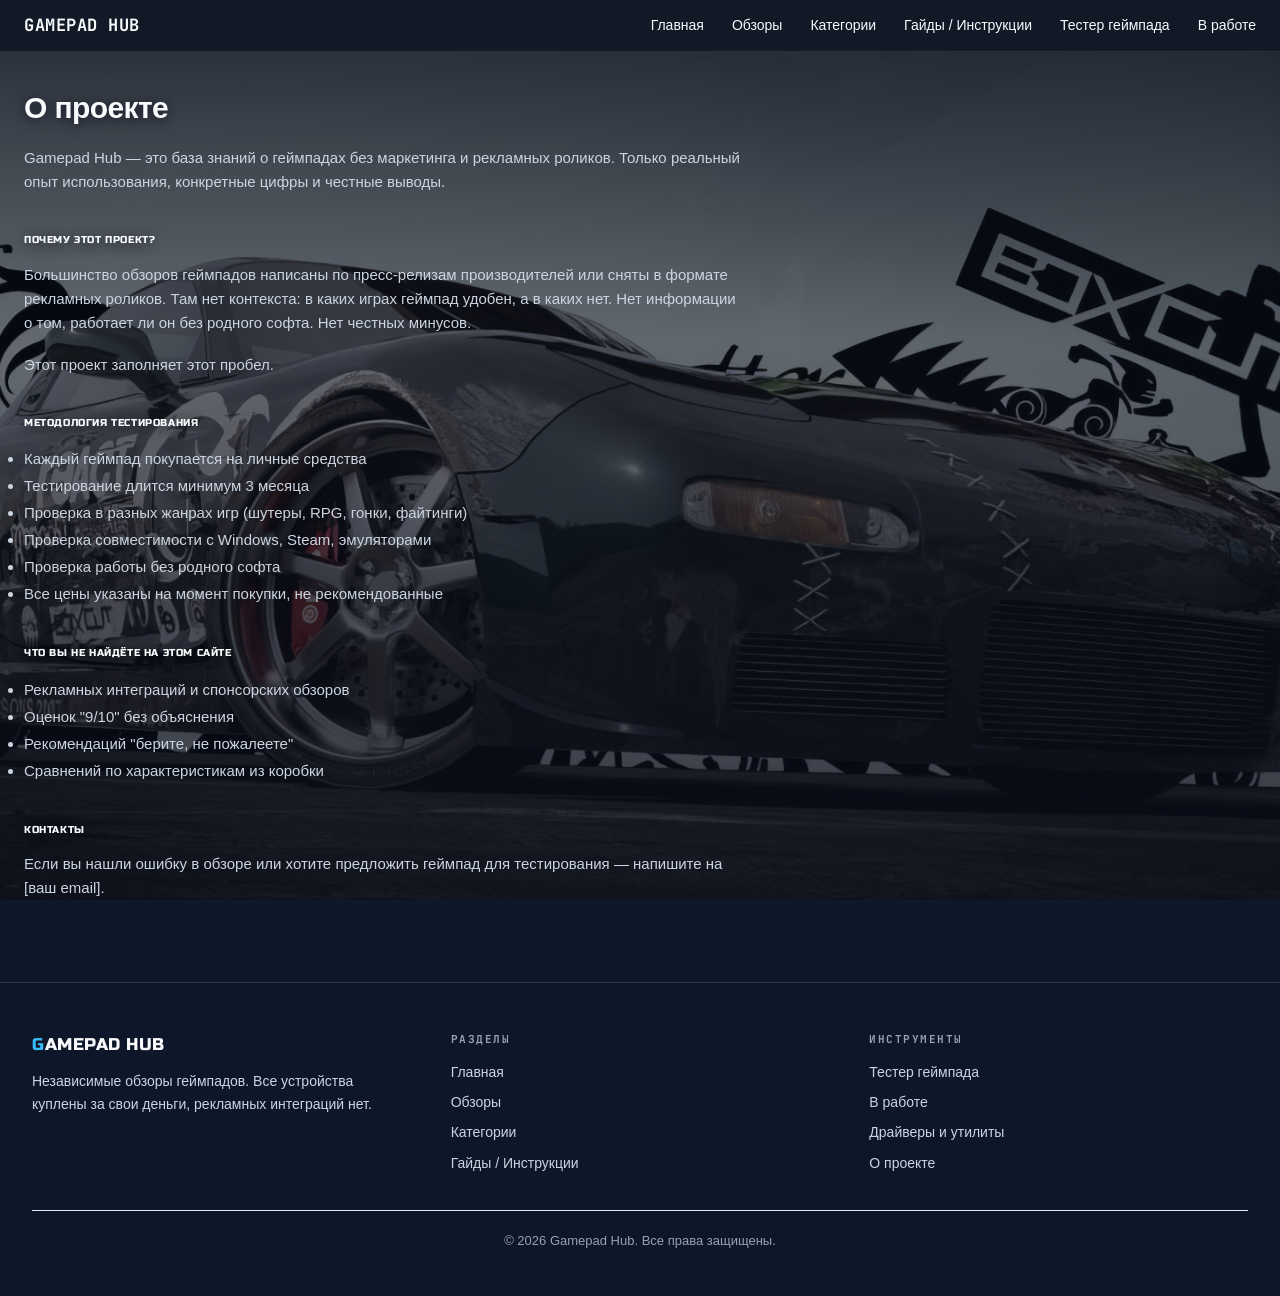
==== commit e9e82b3e: "fix: lock top header position during page scroll Co-Authored-By: Claude Sonnet 5.5 <noreply@anthropi" ====
--- a/about.html
+++ b/about.html
@@ -4,7 +4,7 @@
     <meta charset="UTF-8">
     <meta name="viewport" content="width=device-width, initial-scale=1.0">
     <title>Обзоры геймпадов — Gamepad Hub</title>
-    <link rel="stylesheet" href="style.css?v=8">
+    <link rel="stylesheet" href="style.css?v=9">
 </head>
 <body>
     <header>
--- a/style.css
+++ b/style.css
@@ -2150,13 +2150,13 @@
 }
 
 /* ===== Закреплённая шапка на всех страницах ===== */
-html { height: auto !important; overflow: visible; }
-body { overflow: visible; }
+html { height: auto !important; overflow-x: clip; overflow-y: visible; }
+body { overflow-x: clip; overflow-y: visible; transform: none; filter: none; perspective: none; }
 body > header {
   position: fixed !important;
-  top: 0 !important; left: 0; right: 0; width: 100%;
-  z-index: 900 !important;
-  background: rgba(15, 23, 42, 0.88) !important;
+  top: 0 !important; left: 0 !important; right: 0 !important; width: 100%;
+  z-index: 1000 !important;
+  background: rgba(17, 24, 39, 0.92) !important;
   -webkit-backdrop-filter: blur(12px); backdrop-filter: blur(12px);
   border-bottom: 1px solid rgba(255, 255, 255, 0.1) !important;
 }
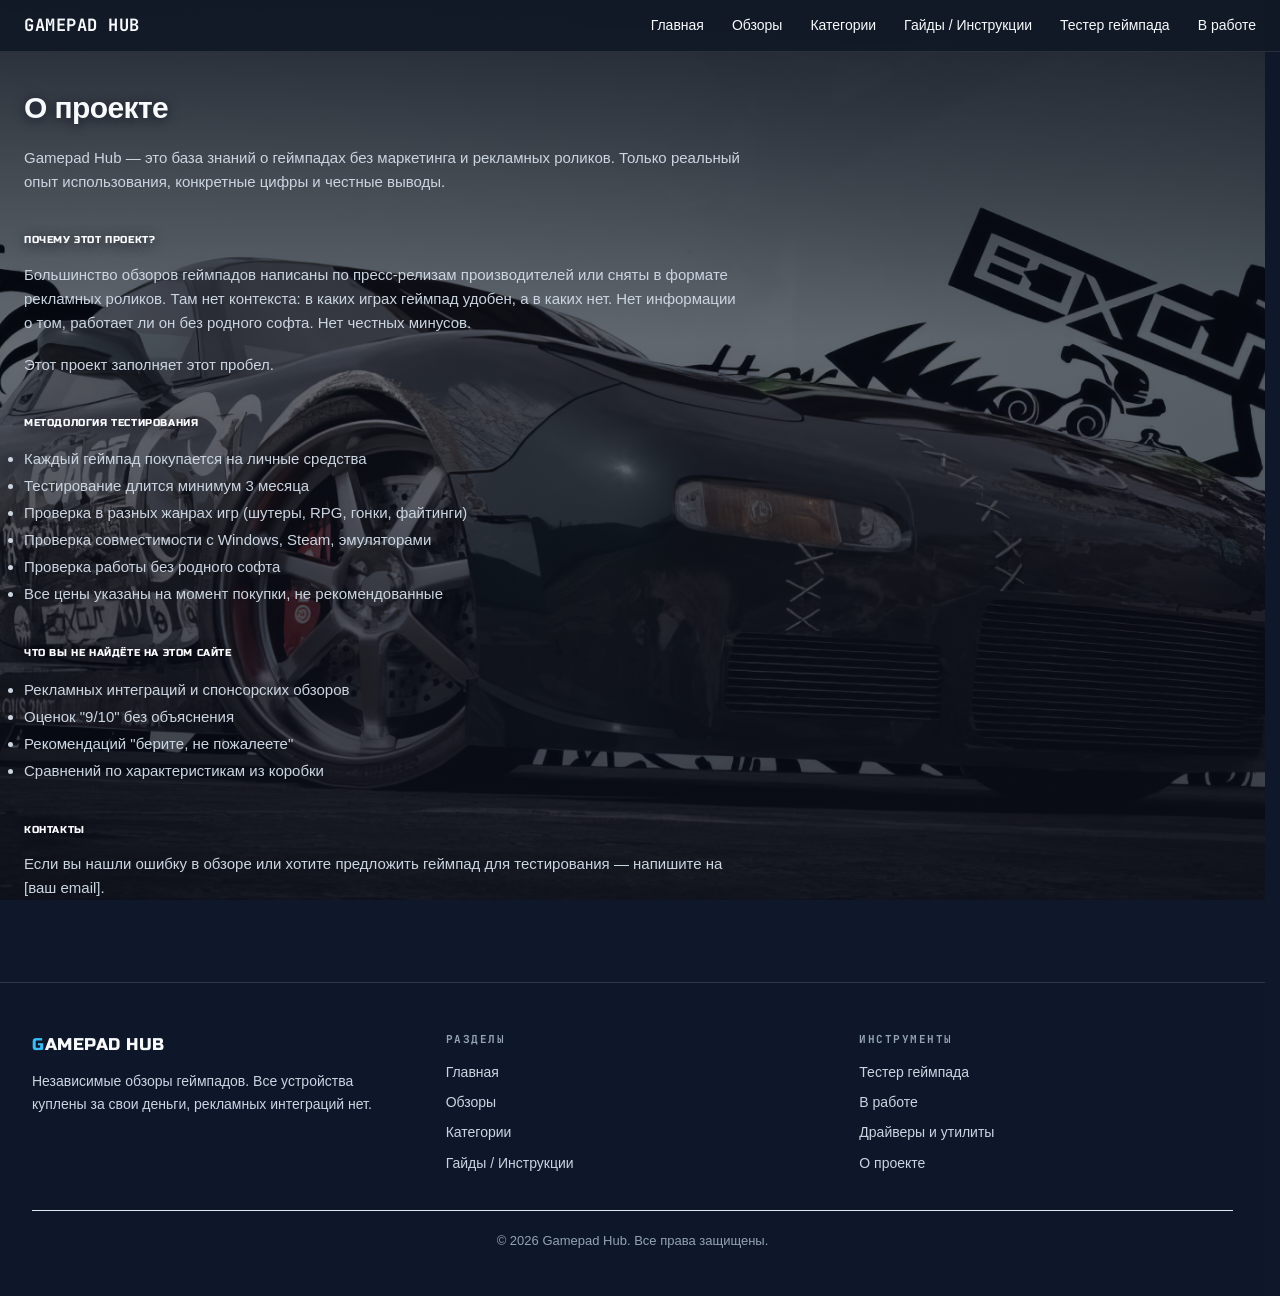
==== commit 5b661883: "fix: lock top navigation bar at top of viewport during scroll Co-Authored-By: Claude Sonnet 5.5 <nor" ====
--- a/about.html
+++ b/about.html
@@ -4,7 +4,7 @@
     <meta charset="UTF-8">
     <meta name="viewport" content="width=device-width, initial-scale=1.0">
     <title>Обзоры геймпадов — Gamepad Hub</title>
-    <link rel="stylesheet" href="style.css?v=9">
+    <link rel="stylesheet" href="style.css?v=11">
 </head>
 <body>
     <header>
--- a/style.css
+++ b/style.css
@@ -2150,12 +2150,13 @@
 }
 
 /* ===== Закреплённая шапка на всех страницах ===== */
-html { height: auto !important; overflow-x: clip; overflow-y: visible; }
-body { overflow-x: clip; overflow-y: visible; transform: none; filter: none; perspective: none; }
-body > header {
+html { scrollbar-gutter: stable; height: auto !important; overflow-x: clip !important; overflow-y: visible !important; }
+body { height: auto !important; overflow-x: clip !important; overflow-y: visible !important; transform: none; filter: none; perspective: none; }
+body > header, header {
   position: fixed !important;
-  top: 0 !important; left: 0 !important; right: 0 !important; width: 100%;
-  z-index: 1000 !important;
+  top: 0 !important; left: 0 !important; right: 0 !important; width: 100% !important;
+  transform: none !important; translate: none !important; margin: 0 !important;
+  z-index: 9999 !important;
   background: rgba(17, 24, 39, 0.92) !important;
   -webkit-backdrop-filter: blur(12px); backdrop-filter: blur(12px);
   border-bottom: 1px solid rgba(255, 255, 255, 0.1) !important;
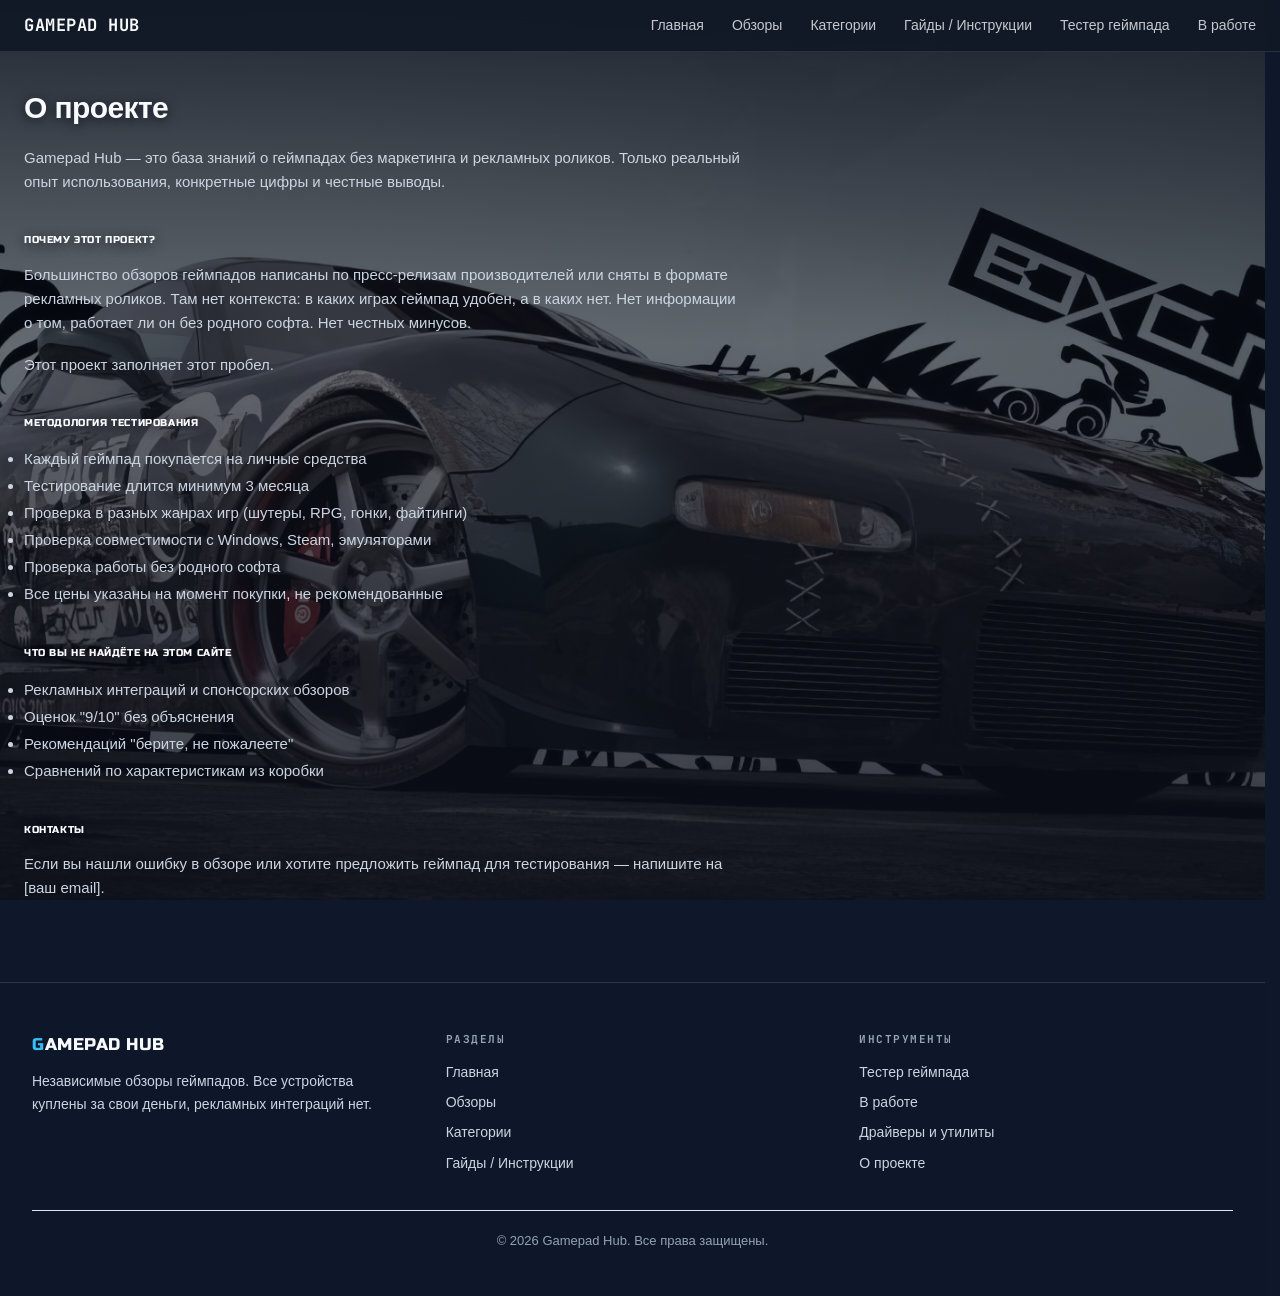
==== commit 80bcff87: "style: refine Forza Hall cards, team tags, badges, and social icons Co-Authored-By: Claude Sonnet 5." ====
--- a/about.html
+++ b/about.html
@@ -4,7 +4,7 @@
     <meta charset="UTF-8">
     <meta name="viewport" content="width=device-width, initial-scale=1.0">
     <title>Обзоры геймпадов — Gamepad Hub</title>
-    <link rel="stylesheet" href="style.css?v=11">
+    <link rel="stylesheet" href="style.css?v=16">
 </head>
 <body>
     <header>
--- a/style.css
+++ b/style.css
@@ -2162,3 +2162,75 @@
   border-bottom: 1px solid rgba(255, 255, 255, 0.1) !important;
 }
 body { padding-top: var(--header-h, 76px); }
+
+/* ===== Точечные правки оформления ===== */
+/* Верхнее меню: без цветных рамок и переходов */
+nav a, nav a:hover, nav a:focus, nav a.active, nav a.active:hover { color: #F8FAFC; border: 0; box-shadow: none; outline: none; transition: none; }
+nav a { opacity: .78; }
+nav a:hover, nav a.active { opacity: 1; }
+nav a.active::after { background: #F8FAFC; }
+
+/* Каталог обзоров: более тёмный фон, светлый читаемый текст */
+#view-catalog .gamepad-card { background-color: rgba(8, 13, 28, 0.82); border-color: rgba(248, 250, 252, 0.16); }
+#view-catalog .gamepad-card:hover { background-color: rgba(8, 13, 28, 0.9); }
+#view-catalog .card-info h3, #view-catalog .gamepad-card h3 { color: #F8FAFC; }
+#view-catalog .card-info .desc, #view-catalog .gamepad-card p { color: #E2E8F0; }
+#view-catalog .card-info .meta, #view-catalog .gamepad-card .meta, #view-catalog .card-info::before { color: #CBD5E1; }
+#view-catalog .card-info .verdict, #view-catalog .gamepad-card .verdict { background: rgba(248, 250, 252, 0.08); color: #F8FAFC; }
+
+/* База знаний: тёмное стекло с изумрудной палитрой */
+#view-kb .kb-card { background-color: rgba(15, 23, 42, 0.62); border: 1px solid rgba(34, 197, 94, 0.45); -webkit-backdrop-filter: blur(12px); backdrop-filter: blur(12px); color: #CBD5E1; }
+#view-kb .kb-card:hover { background-color: rgba(15, 23, 42, 0.74); border-color: #10B981; }
+#view-kb .kb-card h3 { color: #F8FAFC; }
+#view-kb .kb-card p { color: #CBD5E1; }
+#view-kb .kb-tag { color: #34D399; }
+#view-kb .kb-more, #view-kb .review-link { color: #34D399; }
+#view-kb .kb-chip { background: rgba(15, 23, 42, 0.62); border: 1px solid rgba(34, 197, 94, 0.45); color: #CBD5E1; }
+#view-kb .kb-chip:hover { background: rgba(16, 185, 129, 0.15); border-color: #10B981; color: #6EE7B7; }
+#view-kb .kb-chip.active, #view-kb .kb-chip.active:hover { background: #10B981; border-color: #10B981; color: #052E2B; }
+#view-kb .kb-search { border: 1px solid rgba(34, 197, 94, 0.45); color: #F8FAFC; }
+#view-kb .kb-search:focus { border-color: #10B981; }
+
+/* Forza Hall: цветной ник и команда, заметнее эмблема команды */
+.fh-card .fh-who strong { color: var(--tc); }
+.fh-card .fh-tag { color: var(--tc); font-weight: 600; }
+.fh-team-esv, .fh-team-k1z, .fh-team-f1r, .fh-team-custom { --wm-op: 0.11; }
+
+/* ===== Forza Hall: единая карточка из 4 блоков + фоновая эмблема команды ===== */
+.fh-card { grid-template-columns: minmax(150px, 1.1fr) minmax(140px, 1fr) minmax(170px, 1fr) minmax(200px, 1.6fr) auto; align-items: stretch; gap: 0; padding: 0; }
+.fh-card > .fh-who, .fh-card > .fh-team, .fh-card > .fh-setup, .fh-card > .fh-ach, .fh-card > .fh-links { padding: 14px 18px; min-width: 0; display: flex; flex-direction: column; justify-content: center; gap: 6px; }
+.fh-card > .fh-team, .fh-card > .fh-setup, .fh-card > .fh-ach { border-left: 1px solid rgba(148, 163, 184, 0.16); }
+.fh-links { flex-direction: row !important; align-items: center; justify-content: flex-end; }
+.fh-lbl { font-size: 10px; letter-spacing: 1px; text-transform: uppercase; color: #94A3B8; opacity: 0.8; }
+.fh-card .fh-who strong { color: color-mix(in srgb, var(--tc) 30%, #E2E8F0); font-size: 16px; line-height: 1.25; overflow-wrap: anywhere; }
+.fh-card .fh-tag { color: #CBD5E1; font-weight: 500; font-size: 13px; }
+.fh-card .fh-badge { align-self: flex-start; background: rgba(148, 163, 184, 0.16); color: #CBD5E1; border: 1px solid rgba(148, 163, 184, 0.25); }
+.fh-card .fh-pad { background: rgba(15, 23, 42, 0.55); border: 1px solid rgba(148, 163, 184, 0.22); color: #F1F5F9; }
+.fh-card .fh-rank { align-self: flex-start; margin: 0; background: rgba(148, 163, 184, 0.12); border-color: rgba(var(--tc-rgb), 0.5); color: #E2E8F0; }
+.fh-card .fh-note { font-size: 13px; line-height: 1.45; color: #CBD5E1; }
+/* эмблема: полупрозрачный слой с затуханием слева направо */
+.fh-card > .fh-wm { right: auto; left: 38%; top: 50%; opacity: calc(var(--wm-op, 0.1) * 1.4); color: color-mix(in srgb, var(--tc) 40%, #94A3B8); border-left-color: currentColor;
+  -webkit-mask-image: linear-gradient(90deg, transparent 0%, #000 30%, #000 60%, transparent 100%); mask-image: linear-gradient(90deg, transparent 0%, #000 30%, #000 60%, transparent 100%); }
+.fh-card .fh-axes { margin: 0 18px 14px; }
+@media (max-width: 1000px) { .fh-card { grid-template-columns: 1fr 1fr; } .fh-card > .fh-team, .fh-card > .fh-setup, .fh-card > .fh-ach { border-left: 0; } .fh-card > .fh-wm { left: 30%; } }
+@media (max-width: 640px) { .fh-card { grid-template-columns: 1fr; } .fh-card > .fh-wm { left: 10%; right: auto; } }
+
+/* ===== Forza Hall: правки — иконки соцсетей, графитовый фон, без разделителей ===== */
+.fh-card > .fh-team, .fh-card > .fh-setup, .fh-card > .fh-ach { border-left: 0; }
+.fh-card {
+  background-color: #0E1116;
+  background-image:
+    radial-gradient(120% 160% at 0% 0%, rgba(var(--tc-rgb), 0.30) 0%, transparent 55%),
+    repeating-linear-gradient(135deg, rgba(255,255,255,0.025) 0 2px, transparent 2px 9px),
+    linear-gradient(180deg, rgba(30,35,44,0.92), rgba(12,14,18,0.96));
+  border-color: rgba(148, 163, 184, 0.18);
+  box-shadow: inset 0 1px 0 rgba(255,255,255,0.05), 0 6px 18px rgba(0,0,0,0.35);
+}
+.fh-team-esv, .fh-team-k1z, .fh-team-f1r, .fh-team-custom { --wm-op: 0.16; }
+.fh-card > .fh-wm { left: 42%; font-size: calc(var(--wm-size, 56px) * 1.15); color: color-mix(in srgb, var(--tc) 55%, #CBD5E1); }
+.fh-card .fh-tag { font-family: var(--mono, monospace); font-weight: 700; letter-spacing: 1px; color: #E2E8F0; }
+.fh-card .fh-rank { margin-top: 2px; }
+.fh-card .fh-ico { width: 44px; height: 44px; background: rgba(15, 23, 42, 0.6); }
+.fh-card .fh-ico svg { display: block; }
+.fh-card .fh-ico-youtube:hover { border-color: #FF0000; }
+.fh-card .fh-ico-twitch:hover { border-color: #9146FF; }
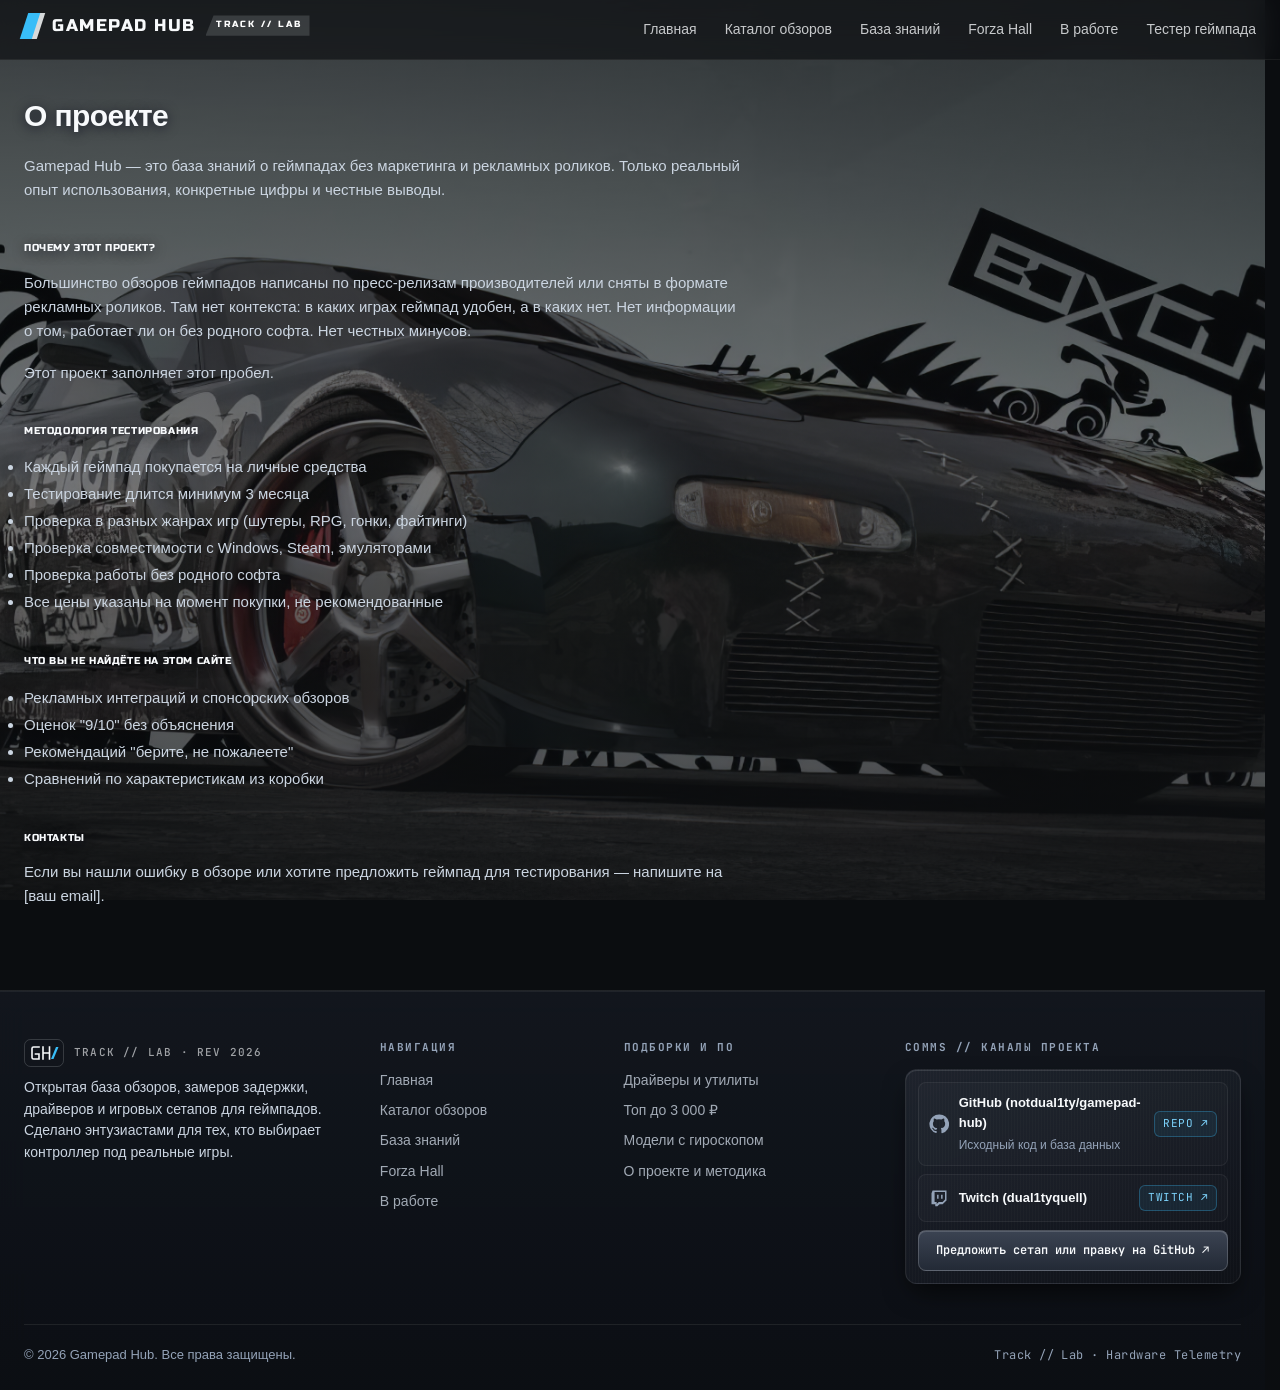
==== commit c5a2ebd7: "feat: project roadmap block, cleaner Gamepadla update stamp Replace fake planned tests with a site r" ====
--- a/about.html
+++ b/about.html
@@ -4,19 +4,19 @@
     <meta charset="UTF-8">
     <meta name="viewport" content="width=device-width, initial-scale=1.0">
     <title>Обзоры геймпадов — Gamepad Hub</title>
-    <link rel="stylesheet" href="style.css?v=16">
+    <link rel="stylesheet" href="style.css?v=32">
 </head>
 <body>
     <header>
     <div class="header-inner">
-      <h1><a href="index.html" class="logo">GAMEPAD HUB</a></h1>
+      <h1><a href="index.html" class="logo"><span class="logo-mark" aria-hidden="true"></span><span class="logo-text">GAMEPAD HUB</span><span class="logo-sub">TRACK // LAB</span></a></h1>
       <nav>
-      <a href="index.html">Главная</a>
-      <a href="reviews.html#reviews">Обзоры</a>
-      <a href="index.html#categories">Категории</a>
-      <a href="reviews.html#guides">Гайды / Инструкции</a>
-      <a href="reviews.html#tester">Тестер геймпада</a>
-      <a href="reviews.html#in-testing">В работе</a>
+      <a href="index.html#home">Главная</a>
+      <a href="index.html#catalog">Каталог обзоров</a>
+      <a href="index.html#kb">База знаний</a>
+      <a href="index.html#forza">Forza Hall</a>
+      <a href="index.html#testing">В работе</a>
+      <a href="index.html#tester">Тестер геймпада</a>
       </nav>
     </div>
   </header>
@@ -55,27 +55,45 @@
     <div class="footer-container">
     <div class="footer-grid">
       <div class="footer-brand">
-        <a href="index.html" class="footer-logo">GAMEPAD HUB</a>
-        <p>Независимые обзоры геймпадов. Все устройства куплены за свои деньги, рекламных интеграций нет.</p>
+        <a href="index.html" class="footer-logo footer-stamp" aria-label="Gamepad Hub — TRACK // LAB"><svg class="footer-stamp-mark" viewBox="0 0 40 28" width="40" height="28" role="img" aria-hidden="true" focusable="false"><rect x="0.5" y="0.5" width="39" height="27" rx="6" fill="none" stroke="rgba(255,255,255,0.16)"/><path d="M15 8H9.5a1.5 1.5 0 0 0-1.5 1.5v9A1.5 1.5 0 0 0 9.5 20H15v-5h-3.5" fill="none" stroke="#F8FAFC" stroke-width="1.6" stroke-linecap="square"/><path d="M19 8v12M19 14h6.5M25.5 8v12" fill="none" stroke="#F8FAFC" stroke-width="1.6" stroke-linecap="square"/><path d="M27 20L32 8h2.5l-5 12z" fill="#38bdf8"/></svg><span class="footer-stamp-label">TRACK // LAB · REV 2026</span></a>
+        <p>Открытая база обзоров, замеров задержки, драйверов и игровых сетапов для геймпадов. Сделано энтузиастами для тех, кто выбирает контроллер под реальные игры.</p>
       </div>
-      <div class="footer-col">
-        <h4>Разделы</h4>
-        <a href="index.html">Главная</a>
-        <a href="reviews.html#reviews">Обзоры</a>
-        <a href="index.html#categories">Категории</a>
-        <a href="reviews.html#guides">Гайды / Инструкции</a>
-      </div>
-      <div class="footer-col">
-        <h4>Инструменты</h4>
-        <a href="reviews.html#tester">Тестер геймпада</a>
-        <a href="reviews.html#in-testing">В работе</a>
-        <a href="drivers.html">Драйверы и утилиты</a>
-        <a href="about.html">О проекте</a>
+      <nav class="footer-col" aria-label="Навигация">
+        <h4>Навигация</h4>
+        <a href="index.html#home">Главная</a>
+        <a href="index.html#catalog">Каталог обзоров</a>
+        <a href="index.html#kb">База знаний</a>
+        <a href="index.html#forza">Forza Hall</a>
+        <a href="index.html#testing">В работе</a>
+      </nav>
+      <nav class="footer-col" aria-label="Подборки и ПО">
+        <h4>Подборки и ПО</h4>
+        <a href="index.html#drivers">Драйверы и утилиты</a>
+        <a href="index.html#catalog" data-footer-filter="budget">Топ до 3 000 ₽</a>
+        <a href="index.html#catalog" data-footer-filter="gyro">Модели с гироскопом</a>
+        <a href="index.html#about">О проекте и методика</a>
+      </nav>
+      <div class="footer-col footer-tools">
+        <h4>COMMS // КАНАЛЫ ПРОЕКТА</h4>
+        <div class="comms-terminal">
+          <a class="comms-row" href="https://github.com/notdual1ty/gamepad-hub" target="_blank" rel="noopener">
+            <svg class="comms-ico" viewBox="0 0 24 24" width="20" height="20" fill="currentColor" aria-hidden="true"><path d="M12 .5a11.5 11.5 0 0 0-3.64 22.41c.58.1.79-.25.79-.56v-2c-3.2.7-3.88-1.37-3.88-1.37-.52-1.33-1.28-1.69-1.28-1.69-1.04-.71.08-.7.08-.7 1.15.08 1.76 1.19 1.76 1.19 1.03 1.76 2.7 1.25 3.36.96.1-.75.4-1.25.73-1.54-2.55-.29-5.24-1.28-5.24-5.68 0-1.26.45-2.28 1.18-3.09-.12-.29-.51-1.46.11-3.05 0 0 .97-.31 3.17 1.18a11 11 0 0 1 5.77 0c2.2-1.49 3.17-1.18 3.17-1.18.62 1.59.23 2.76.11 3.05.74.81 1.18 1.83 1.18 3.09 0 4.41-2.69 5.39-5.25 5.67.41.36.78 1.06.78 2.14v3.17c0 .31.21.67.8.56A11.5 11.5 0 0 0 12 .5z"/></svg>
+            <span class="comms-txt"><strong>GitHub (notdual1ty/gamepad-hub)</strong><small>Исходный код и база данных</small></span>
+            <span class="comms-badge" id="comms-gh-badge">REPO ↗</span>
+          </a>
+          <a class="comms-row" href="https://www.twitch.tv/dual1tyquell" target="_blank" rel="noopener">
+            <svg class="comms-ico" viewBox="0 0 24 24" width="20" height="20" fill="currentColor" aria-hidden="true"><path d="M4.3 3 3 6.4v13.1h4.5V22h2.6l2.5-2.5h3.7L21 14.9V3H4.3zm14.9 10.9-2.9 2.9h-4.6l-2.5 2.5v-2.5H6.7V4.8h12.5v9.1zM16.3 8v4.8h-1.8V8h1.8zm-4.8 0v4.8H9.7V8h1.8z"/></svg>
+            <span class="comms-txt"><strong>Twitch (dual1tyquell)</strong></span>
+            <span class="comms-badge">TWITCH ↗</span>
+          </a>
+          <a class="comms-cta" href="https://github.com/notdual1ty/gamepad-hub/issues/new" target="_blank" rel="noopener">Предложить сетап или правку на GitHub ↗</a>
+        </div>
       </div>
     </div>
-    <div class="footer-bottom">© 2026 Gamepad Hub. Все права защищены.</div>
+    <div class="footer-bottom"><span>© 2026 Gamepad Hub. Все права защищены.</span><span class="footer-note">Track // Lab · Hardware Telemetry</span></div>
     </div>
   </footer>
 <script>(function(){var h=document.querySelector("body > header");if(!h)return;function s(){document.body.style.setProperty("--header-h",h.offsetHeight+"px")}s();window.addEventListener("resize",s);window.addEventListener("load",s);if(window.ResizeObserver)new ResizeObserver(s).observe(h)})();</script>
+  <script src="footer-comms.js?v=1"></script>
 </body>
 </html>
--- a/style.css
+++ b/style.css
@@ -1,4 +1,4 @@
-@import url('https://fonts.googleapis.com/css2?family=JetBrains+Mono:wght@400;600&family=Russo+One&family=Exo+2:ital,wght@1,700;1,800&display=swap');
+@import url('https://fonts.googleapis.com/css2?family=JetBrains+Mono:wght@400;600;700;800&family=Russo+One&family=Exo+2:ital,wght@1,700;1,800&display=swap');
 
 * { margin: 0; padding: 0; box-sizing: border-box; }
 
@@ -1536,7 +1536,9 @@
 .fh-sync input[type=range] { flex: 1; padding: 0; min-width: 0; accent-color: #2563EB; }
 .fh-axes-btn { align-self: flex-start; background: none; border: 1px solid var(--border); border-radius: 6px; padding: 3px 10px; font: inherit; font-size: 12px; color: var(--accent); cursor: pointer; }
 .fh-adv .fh-axes-btn { margin-top: 10px; }
-.fh-extra { display: grid; grid-template-columns: repeat(2, 1fr); gap: 12px 16px; margin-top: 10px; }
+.fh-extra { display: grid; grid-template-columns: repeat(2, minmax(0, 1fr)); gap: 12px 24px; margin: 10px auto 0; max-width: 720px; justify-content: center; }
+.fh-extra > label { min-width: 0; }
+.fh-extra .fh-sync { width: 100%; }
 .fh-extra[hidden] { display: none; }
 .fh-ax { display: flex; align-items: center; gap: 8px; font-size: 13px; color: var(--text-2); }
 .fh-ax span { flex: 1; }
@@ -1551,7 +1553,7 @@
 .fh-cell span { font-size: 11px; color: var(--text-3); white-space: nowrap; }
 .fh-cell b { font-family: monospace; font-size: 13px; font-weight: 600; color: var(--text); white-space: nowrap; }
 @media (max-width: 640px) { .fh-axes { grid-template-columns: repeat(2, minmax(0, 1fr)); } }
-@media (max-width: 640px) { .fh-adv-row, .fh-extra { grid-template-columns: 1fr; } }
+@media (max-width: 640px) { .fh-adv-row, .fh-extra { grid-template-columns: minmax(0, 1fr); } }
 
 #view-forza.fh { padding: 20px; border-radius: 12px; }
 #view-forza .fh-card, #view-forza .fh-form { backdrop-filter: blur(2px); -webkit-backdrop-filter: blur(2px); }
@@ -2178,18 +2180,6 @@
 #view-catalog .card-info .meta, #view-catalog .gamepad-card .meta, #view-catalog .card-info::before { color: #CBD5E1; }
 #view-catalog .card-info .verdict, #view-catalog .gamepad-card .verdict { background: rgba(248, 250, 252, 0.08); color: #F8FAFC; }
 
-/* База знаний: тёмное стекло с изумрудной палитрой */
-#view-kb .kb-card { background-color: rgba(15, 23, 42, 0.62); border: 1px solid rgba(34, 197, 94, 0.45); -webkit-backdrop-filter: blur(12px); backdrop-filter: blur(12px); color: #CBD5E1; }
-#view-kb .kb-card:hover { background-color: rgba(15, 23, 42, 0.74); border-color: #10B981; }
-#view-kb .kb-card h3 { color: #F8FAFC; }
-#view-kb .kb-card p { color: #CBD5E1; }
-#view-kb .kb-tag { color: #34D399; }
-#view-kb .kb-more, #view-kb .review-link { color: #34D399; }
-#view-kb .kb-chip { background: rgba(15, 23, 42, 0.62); border: 1px solid rgba(34, 197, 94, 0.45); color: #CBD5E1; }
-#view-kb .kb-chip:hover { background: rgba(16, 185, 129, 0.15); border-color: #10B981; color: #6EE7B7; }
-#view-kb .kb-chip.active, #view-kb .kb-chip.active:hover { background: #10B981; border-color: #10B981; color: #052E2B; }
-#view-kb .kb-search { border: 1px solid rgba(34, 197, 94, 0.45); color: #F8FAFC; }
-#view-kb .kb-search:focus { border-color: #10B981; }
 
 /* Forza Hall: цветной ник и команда, заметнее эмблема команды */
 .fh-card .fh-who strong { color: var(--tc); }
@@ -2234,3 +2224,1033 @@
 .fh-card .fh-ico svg { display: block; }
 .fh-card .fh-ico-youtube:hover { border-color: #FF0000; }
 .fh-card .fh-ico-twitch:hover { border-color: #9146FF; }
+
+/* ===== Forza Hall: эмблема команды у левого края, скругление виджетов ===== */
+.fh-card > .fh-wm {
+  left: 14px; right: auto; z-index: 0; pointer-events: none;
+  transform: translateY(-50%) skewX(-12deg);
+  opacity: calc(var(--wm-op, 0.1) * 1.1);
+  -webkit-mask-image: linear-gradient(90deg, #000 0%, rgba(0,0,0,0.6) 45%, transparent 100%);
+  mask-image: linear-gradient(90deg, #000 0%, rgba(0,0,0,0.6) 45%, transparent 100%);
+}
+@media (max-width: 1000px) { .fh-card > .fh-wm { left: 10px; } }
+@media (max-width: 640px) { .fh-card > .fh-wm { left: 8px; right: auto; } }
+.fh-card .fh-pad { border-radius: 12px; }
+.fh-card .fh-axes-btn { border-radius: 12px; }
+.fh-card .fh-axes { border-radius: 14px; }
+
+/* ===== Forza Hall: единая панель управления, простой режим формы, выравнивание карточек ===== */
+#view-forza .fh-bar { display: flex; flex-wrap: wrap; align-items: center; gap: 10px; }
+#view-forza .fh-bar .fh-input, #view-forza .fh-bar .filter-tag, #view-forza .fh-bar .fh-add {
+  box-sizing: border-box; height: 42px; margin: 0; padding: 0 16px; border-radius: 12px;
+  display: inline-flex; align-items: center; justify-content: center;
+  font: inherit; font-size: 13px; font-weight: 600; line-height: 1; text-transform: uppercase; letter-spacing: 0.4px; border-width: 1px; border-style: solid;
+}
+#view-forza .fh-bar .fh-input { width: 280px; text-transform: none; font-weight: 500; letter-spacing: 0; justify-content: flex-start; }
+#view-forza .fh-bar .fh-filters { display: flex; align-items: center; gap: 10px; flex-wrap: wrap; }
+#view-forza .fh-bar .fh-add { margin-left: auto; }
+@media (max-width: 640px) { #view-forza .fh-bar .fh-input { width: 100%; } #view-forza .fh-bar .fh-add { margin-left: 0; width: 100%; } }
+
+.fh-form.fh-simple .fh-pro { display: none; }
+.fh-mode { flex-direction: row !important; align-items: center; gap: 8px !important; cursor: pointer; }
+.fh-mode input { width: auto !important; }
+.fh-color { gap: 10px; }
+.fh-color input[type=color] { width: 48px; height: 38px; padding: 2px; flex: none; cursor: pointer; }
+.fh-color small { color: var(--text-3); font-size: 11px; line-height: 1.3; }
+
+.fh-card { align-items: center; }
+.fh-card > .fh-who, .fh-card > .fh-team, .fh-card > .fh-setup, .fh-card > .fh-ach, .fh-card > .fh-links { align-self: center; justify-content: center; align-items: flex-start; }
+.fh-card > .fh-team { align-items: center; text-align: center; }
+.fh-card > .fh-links { align-items: center; }
+.fh-card .fh-lbl { line-height: 1; margin: 0; }
+.fh-card > .fh-setup { align-items: center; text-align: center; }
+.fh-card > .fh-setup .fh-pad, .fh-card > .fh-setup .fh-axes-btn { align-self: center; width: 100%; max-width: 240px; box-sizing: border-box; text-align: center; margin: 0; }
+
+/* Выравнивание «Геймпад» / «Достижения»: общий верх, фиксированная ось */
+.fh-card { align-items: stretch; }
+.fh-card > .fh-setup, .fh-card > .fh-ach { justify-content: flex-start; align-self: stretch; padding-top: 18px; align-items: stretch; text-align: left; }
+.fh-card > .fh-setup .fh-lbl, .fh-card > .fh-ach .fh-lbl { align-self: flex-start; height: 10px; }
+.fh-card > .fh-setup .fh-pad { min-height: 38px; display: flex; align-items: center; justify-content: center; overflow-wrap: anywhere; line-height: 1.25; max-width: none; }
+.fh-card > .fh-setup .fh-axes-btn { max-width: none; }
+.fh-card > .fh-ach .fh-note { margin: 0; }
+
+/* Схема геймпада в Advanced Controls */
+.fh-extra { grid-template-columns: minmax(290px, 360px) repeat(2, minmax(0, 1fr)); max-width: 1120px; align-items: start; }
+.fh-extra .fh-padmap { display: block; grid-column: 1; grid-row: 1 / span 4; align-self: center; justify-self: center; width: 100%; height: auto; min-height: 0; margin: 0 auto; padding: 0; box-sizing: border-box; opacity: 0.8; pointer-events: none; }
+.fh-padmap rect, .fh-padmap circle, .fh-padmap path { fill: rgba(148, 163, 184, 0.10); stroke: #64748B; stroke-width: 1.2; }
+.fh-padmap path.fh-pm-dp { fill: none; stroke-width: 3; stroke-linecap: round; }
+.fh-padmap .fh-pm-hl { stroke: #38BDF8; fill: rgba(56, 189, 248, 0.15); }
+.fh-padmap text { font: 600 8px var(--mono, monospace); fill: #94A3B8; text-anchor: middle; stroke: none; }
+.fh-padmap .fh-pm-t { font-size: 6px; fill: #38BDF8; }
+@media (max-width: 1000px) { .fh-extra { grid-template-columns: minmax(240px, 290px) repeat(2, minmax(0, 1fr)); } }
+@media (max-width: 800px) { .fh-extra { grid-template-columns: repeat(2, minmax(0, 1fr)); } .fh-extra .fh-padmap { display: none; } }
+@media (max-width: 640px) { .fh-extra { grid-template-columns: minmax(0, 1fr); } }
+
+/* =====================================================================
+   ЭТАП 1 РЕДИЗАЙНА: студийная глубина поверхностей
+   Блок должен оставаться последним — переопределяет предыдущие слои.
+   Уровни: base (страница) → surface-1 (полосы) → surface-2 (карточки) → glass (акцентные виджеты)
+   ===================================================================== */
+:root {
+  --bg-base: #0b0d10;
+  --bg-surface-1: #101318;
+  --bg-surface-2: #141820;
+  --bg-surface-2-hover: #181d27;
+  --bg-glass: rgba(20, 24, 32, 0.72);
+  --line: rgba(255, 255, 255, 0.06);
+  --line-hover: rgba(255, 255, 255, 0.14);
+  --border-thin: 1px solid var(--line);
+  --border-thin-hover: 1px solid var(--line-hover);
+  --font-mono: 'JetBrains Mono', 'Fira Code', monospace;
+
+  /* перенастройка унаследованных токенов на новую систему */
+  --mono: var(--font-mono);
+  --bg: var(--bg-base);
+  --card: var(--bg-surface-2);
+  --border: var(--line);
+  --soft: var(--bg-surface-2);
+  --soft-hover: var(--bg-surface-2-hover);
+  --soft-line: var(--border-thin);
+  --soft-line-hover: var(--border-thin-hover);
+  --glass: var(--bg-glass);
+  --glass-2: var(--bg-glass);
+  --glass-hover: var(--bg-surface-2-hover);
+  --glass-line: var(--border-thin);
+  --glass-line-hover: var(--border-thin-hover);
+  --glass-sep: var(--line);
+  --ui-border: var(--border-thin);
+}
+
+/* Страница: плоский базовый фон вместо фото */
+html { background: var(--bg-base); }
+body { background: var(--bg-base); background-image: none; color: #CBD5E1; }
+
+/* Шапка и футер */
+body > header, header { background: rgba(11, 13, 16, 0.88) !important; border-bottom: var(--border-thin) !important; }
+footer { background: var(--bg-surface-1); border-top: var(--border-thin); -webkit-backdrop-filter: none; backdrop-filter: none; }
+.footer-bottom, .header-sep { border-color: var(--line); }
+.header-sep { background: var(--line-hover); }
+
+/* Чередующиеся полосы секций (на всю ширину окна) */
+.home #categories, .home #news {
+  position: relative;
+  background: var(--bg-surface-1);
+  box-shadow: 0 0 0 100vmax var(--bg-surface-1);
+  clip-path: inset(0 -100vmax);
+  padding-top: 28px;
+  padding-bottom: 28px;
+}
+
+/* Уровень 2: карточки и интерактивные контейнеры — сплошные, с тонкой границей */
+.gamepad-card, .game-card, .driver-card, .kb-card, .news-card, .lab-card, .queue-card,
+.gt-card, .fh-form, .cat, .hero-quick, .news-featured, .modal-content,
+#view-forza .fh-form, #view-catalog .gamepad-card, .gamepad-card .card-info {
+  background-color: var(--bg-surface-2);
+  border: var(--border-thin);
+  box-shadow: none;
+  -webkit-backdrop-filter: none; backdrop-filter: none;
+}
+.gamepad-card .card-info, .news-card { background-color: var(--bg-surface-2); }
+.gamepad-card .card-info { border: 0; }
+.gamepad-card:hover, .game-card:hover, .driver-card:hover, .kb-card:hover, .news-card:hover, .cat:hover,
+.queue-card:hover, .hero-quick:hover, .gt-card:hover, .lab-card:hover, #view-catalog .gamepad-card:hover {
+  background-color: var(--bg-surface-2-hover);
+  border-color: var(--line-hover);
+  box-shadow: none;
+}
+.gamepad-card:hover .card-info { background-color: transparent; }
+.gamepad-card { overflow: hidden; }
+
+/* Кнопки, фильтры, поля — интерактивные контейнеры */
+.filter-tag, .filter-btn, .review-filters .filter-btn, .kb-chip, .hero-tag, .sort-select, .kb-search,
+.search, .search input, .fh-input, .fh-form input, .fh-form select, .fh-form textarea,
+#view-forza .filter-tag:not(.active), .gt-slot, .gt-b, .gt-actions button, .btn-secondary, .tester-close,
+.fh-ghost, .fh-cell, .fh-axes, .fh-card .fh-axes, .fh-card .fh-axes-btn, .fh-ico, .fh-del, .hero-cta-alt,
+#view-kb .kb-chip, #view-kb .kb-search {
+  background-color: var(--bg-surface-2);
+  border: var(--border-thin);
+  -webkit-backdrop-filter: none; backdrop-filter: none;
+}
+.search input { border: 0; background: transparent; }
+.filter-tag:hover, .filter-btn:hover, .review-filters .filter-btn:hover, .kb-chip:hover, .hero-tag:hover,
+.tester-close:hover, .btn-secondary:hover, .hero-cta-alt:hover, .fh-ghost:hover, .gt-actions button:hover,
+.fh-ico:hover, .fh-del:hover, #view-kb .kb-chip:hover {
+  border: var(--border-thin-hover);
+}
+/* активные состояния сохраняют акцент */
+.filter-tag.active, .filter-btn.active, .kb-chip.active, #view-forza .filter-tag.active { border-color: rgba(56, 189, 248, 0.6); }
+.fh-input:focus, .fh-form input:focus, .fh-form select:focus, .fh-form textarea:focus, .kb-search:focus,
+.search:focus-within { border-color: #38BDF8; }
+
+/* Forza Hall: ливрея команды сохраняется, меняется только обводка */
+.fh-card { border: var(--border-thin); border-left: 2px solid var(--tc); box-shadow: none; }
+.fh-card:hover { border-color: var(--line-hover); border-left-color: var(--tc); }
+
+/* Стекло: акцентные виджеты и телеметрия */
+.widget, .widget.has-img, .forza-widget-bg, .hero-showcase, .gp-status, .lat-table, .stat-chips,
+.footer-lab-card {
+  background-color: var(--bg-glass);
+  border: var(--border-thin);
+  -webkit-backdrop-filter: blur(12px); backdrop-filter: blur(12px);
+  box-shadow: none;
+}
+.widget, .widget.has-img { border-left: 2px solid var(--g-accent, #38BDF8); }
+.widget:hover, .gp-status:hover { background-color: var(--bg-glass); border-color: var(--line-hover); }
+.widget:hover { border-left-color: var(--g-accent, #38BDF8); }
+.stat-chips .chip { border-color: var(--line); }
+.stat-chips .chip:hover, .lat-table tr:hover td { background: rgba(255, 255, 255, 0.04); }
+
+/* Внутренние разделители и таблицы */
+.card-media, .card-footer, .lat-table th, .lat-table td, .wg-rows li, .wg-models, .wg-models li,
+.lab-obs li, .kb-toolbar, .driver-compat { border-color: var(--line); }
+.card-media { background: var(--bg-surface-1); }
+.card-info .verdict, .gamepad-card .verdict, .modal-verdict, #view-catalog .card-info .verdict {
+  border-color: var(--line); border-left: 2px solid #38BDF8; background: var(--bg-surface-1);
+}
+.modal-specs, .modal-left { background: var(--bg-surface-1); border: var(--border-thin); }
+.modal-close { border: var(--border-thin-hover); }
+.modal-overlay { background: rgba(5, 7, 9, 0.8); }
+.testing-progress, .footer-lab-progress { background: rgba(255, 255, 255, 0.08); }
+.news-skeleton .sk { background: linear-gradient(90deg, var(--bg-surface-2) 25%, var(--bg-surface-1) 50%, var(--bg-surface-2) 75%); background-size: 200% 100%; }
+
+/* Моноширинные технические показатели: Гц, мс, %, deadzone, счётчики */
+.chip-num, .cat-idx, .cat-count, .news-date, .gt-b, .gt-b i, .gt-status, .gt-axes, .gt-slot, .gt-actions button,
+.gp-status, .latency-line, .lat-table td, .lat-table td.mono, .lat-table th,
+.wg-rows b, .wg-models b, .wg-models em, .lab-days, .lab-obs b, .queue-card span, .footer-lab-days, .footer-status,
+.card-info .meta, .gamepad-card .meta, .modal-meta, .modal-spec strong, .driver-version, .driver-meta,
+.fh-dz, .fh-cell b, .fh-rank, .fh-steer, .fh-sync input[type=number], .testing-label,
+.hs-val, .game-meta, .changelog-date, #gt-svg .pc, #gt-svg .t {
+  font-family: var(--font-mono);
+  font-variant-numeric: tabular-nums;
+  font-feature-settings: "tnum" 1;
+}
+.chip-num, .wg-rows b, .lab-obs b, .fh-cell b { font-weight: 700; }
+
+/* =====================================================================
+   ЭТАП 2: первый экран — асимметричный Hero + приборная панель
+   ===================================================================== */
+.hero .hero-card {
+  display: grid;
+  grid-template-columns: 1.2fr 0.8fr;
+  gap: 40px;
+  align-items: center;
+  padding: 24px 0 8px;
+}
+.hero-main { max-width: none; min-width: 0; }
+.hero .hero-card h1 {
+  font-size: clamp(34px, 4.6vw, 56px);
+  line-height: 1.05;
+  letter-spacing: -0.03em;
+  margin-bottom: 14px;
+}
+.hero-main .hero-sub { max-width: 560px; font-size: 16px; margin-bottom: 22px; }
+.hero-main .search { max-width: 520px; margin: 0 0 14px; padding: 4px 4px 4px 16px; }
+.hero-main .search input { font-size: 14px; }
+.hero-main .search button { width: 36px; height: 36px; }
+.hero-main .hero-tags { margin-bottom: 22px; }
+.hero-main .hero-actions .hero-cta {
+  padding: 14px 28px; font-size: 15px; font-weight: 700;
+  background: #2563EB; border: 1px solid rgba(147, 197, 253, 0.5); color: #fff;
+}
+.hero-main .hero-actions .hero-cta:hover { background: #1E40AF; }
+
+/* Живая карточка стендового теста (glass) */
+.hero-live {
+  display: flex; flex-direction: column; gap: 16px; min-width: 0;
+  padding: 22px 24px;
+  background: var(--bg-glass);
+  border: var(--border-thin);
+  border-radius: 12px;
+  -webkit-backdrop-filter: blur(12px); backdrop-filter: blur(12px);
+}
+.hl-head { display: flex; justify-content: space-between; align-items: center; gap: 12px; font-family: var(--font-mono); font-size: 11px; letter-spacing: 0.12em; }
+.hl-status { display: inline-flex; align-items: center; gap: 8px; color: #34D399; font-weight: 700; }
+.hl-dot { width: 8px; height: 8px; border-radius: 50%; background: #34D399; box-shadow: 0 0 0 3px rgba(52, 211, 153, 0.18); animation: hl-pulse 1.8s ease-in-out infinite; }
+@keyframes hl-pulse { 50% { box-shadow: 0 0 0 6px rgba(52, 211, 153, 0); } }
+@media (prefers-reduced-motion: reduce) { .hl-dot { animation: none; } }
+.hl-id { color: var(--text-3); }
+.hero-live .hl-title { font-size: 22px; letter-spacing: -0.02em; margin: 0; text-shadow: none; }
+.hl-days { display: flex; align-items: baseline; gap: 8px; font-family: var(--font-mono); font-variant-numeric: tabular-nums; }
+.hl-days b { font-size: 34px; line-height: 1; color: #F8FAFC; font-weight: 700; }
+.hl-days span { font-size: 13px; color: var(--text-3); }
+.hl-days em { margin-left: auto; font-style: normal; font-size: 14px; font-weight: 700; color: #38BDF8; }
+.hl-bar { height: 6px; margin-top: 10px; border-radius: 3px; background: rgba(255, 255, 255, 0.08); overflow: hidden; }
+.hl-bar span { display: block; height: 100%; background: linear-gradient(90deg, #2563EB, #38BDF8); border-radius: 3px; }
+.hl-metrics { display: flex; flex-direction: column; margin: 0; }
+.hl-metrics > div { display: flex; justify-content: space-between; gap: 12px; padding: 9px 0; border-top: 1px solid var(--line); font-size: 13px; }
+.hl-metrics dt { color: var(--text-2); }
+.hl-metrics dd { margin: 0; font-family: var(--font-mono); font-variant-numeric: tabular-nums; font-weight: 600; color: #F8FAFC; text-align: right; }
+.hl-link { font-size: 13px; font-weight: 600; }
+
+/* Приборная панель: единая строка со статистикой */
+.hero .stat-chips {
+  grid-column: 1 / -1;
+  display: flex; flex-wrap: nowrap; gap: 0; margin-top: 28px;
+  background: rgba(15, 18, 24, 0.88); -webkit-backdrop-filter: blur(12px); backdrop-filter: blur(12px);
+  border: 1px solid rgba(255, 255, 255, 0.08); border-radius: 14px; padding: 18px 28px; overflow: hidden;
+  box-shadow: inset 0 1px 0 rgba(255, 255, 255, 0.08);
+  align-items: stretch;
+}
+.hero .stat-chips .chip {
+  flex: 1 1 0; min-width: 0; padding: 4px 20px; gap: 12px; box-sizing: border-box;
+  background: transparent; border: 0; border-left: 1px solid rgba(255, 255, 255, 0.08); border-radius: 0;
+}
+.hero .stat-chips .chip:first-child { border-left: 0; padding-left: 0; }
+.hero .stat-chips .chip:last-child { padding-right: 0; }
+.hero .stat-chips .chip-num { font-family: var(--font-mono); font-variant-numeric: tabular-nums; font-size: 24px; font-weight: 700; line-height: 1; }
+.hero .stat-chips .chip-label { font-size: 10px; line-height: 1.3; }
+.hero .stat-chips .chip-arrow { font-size: 16px; }
+
+@media (max-width: 900px) {
+  .hero .hero-card { grid-template-columns: 1fr; gap: 28px; }
+  .hero .stat-chips { flex-wrap: wrap; padding: 14px 16px; }
+  .hero .stat-chips .chip:first-child, .hero .stat-chips .chip:last-child { padding: 10px 20px; }
+  .hero .stat-chips .chip { padding: 10px 20px; flex: 1 1 33%; border-left: 0; border-top: 1px solid rgba(255, 255, 255, 0.08); }
+  .hero .stat-chips .chip:nth-child(-n+3) { border-top: 0; }
+  .hero .stat-chips .chip:not(:nth-child(3n+1)) { border-left: 1px solid rgba(255, 255, 255, 0.08); }
+}
+@media (max-width: 600px) {
+  .hero .stat-chips .chip { flex-basis: 50%; }
+  .hero .stat-chips .chip:nth-child(-n+3) { border-top: 1px solid rgba(255, 255, 255, 0.08); }
+  .hero .stat-chips .chip:nth-child(-n+2) { border-top: 0; }
+  .hero .stat-chips .chip:not(:nth-child(3n+1)) { border-left: 0; }
+  .hero .stat-chips .chip:nth-child(2n) { border-left: 1px solid rgba(255, 255, 255, 0.08); }
+  .hero .stat-chips .chip:last-child { flex-basis: 100%; border-left: 0; }
+}
+
+/* =====================================================================
+   ЭТАП 3: каталог — чистое превью + тех. бейджи; «В работе» — инженерный лог
+   ===================================================================== */
+.gamepad-grid { grid-template-columns: repeat(auto-fill, minmax(320px, 1fr)); gap: 20px; }
+
+/* Карточка каталога: превью — главный элемент, без тяжёлых рамок */
+#view-catalog .gamepad-card, .gamepad-card { border: 1px solid var(--line); border-radius: 10px; }
+.gamepad-card .card-media { position: relative; height: auto; aspect-ratio: 4 / 3; border: 0; background: var(--bg-surface-1); }
+.gamepad-card .card-media img.gamepad-image { transition: transform .5s ease; }
+.gamepad-card:hover .card-media img.gamepad-image { transform: scale(1.04); }
+.gamepad-card .card-media::after { content: ''; position: absolute; inset: auto 0 0 0; height: 45%; background: linear-gradient(180deg, transparent, rgba(11, 13, 16, 0.78)); pointer-events: none; }
+.gamepad-card .telemetry-ph { min-height: 0; }
+
+/* Тех. бейджи поверх превью */
+.spec-badges { position: absolute; left: 12px; bottom: 12px; z-index: 2; display: flex; flex-wrap: wrap; gap: 6px; list-style: none; margin: 0; padding: 0; }
+.spec-badges li {
+  font-family: var(--font-mono); font-variant-numeric: tabular-nums; font-feature-settings: "tnum" 1;
+  font-size: 11px; font-weight: 600; letter-spacing: 0.02em; line-height: 1;
+  padding: 5px 8px; border-radius: 4px; color: #E2E8F0;
+  background: rgba(11, 13, 16, 0.62); border: 1px solid rgba(255, 255, 255, 0.14);
+  -webkit-backdrop-filter: blur(8px); backdrop-filter: blur(8px);
+}
+.spec-badges li:nth-child(2) { color: #7DD3FC; }
+
+/* Текстовая часть — спокойнее */
+.gamepad-card .card-info { padding: 14px 16px 16px; }
+.gamepad-card .card-info::before { content: none; }
+.gamepad-card .card-info h3 { font-size: 17px; margin-bottom: 4px; }
+.gamepad-card .card-info .meta { font-size: 11px; color: var(--text-3); text-transform: none; margin-bottom: 10px; }
+.gamepad-card .card-info .desc { font-size: 14px; color: var(--text-2); margin-bottom: 14px; }
+.card-info .verdict, .gamepad-card .verdict { font-size: 13px; padding: 8px 10px; border-radius: 0 6px 6px 0; }
+.gamepad-card .review-link { margin-top: 10px; text-align: left; font-size: 11px; letter-spacing: .06em; }
+
+/* «В работе»: инженерный лог */
+#in-testing .lab-grid { counter-reset: lab; gap: 14px; }
+.lab-card { counter-increment: lab; padding: 14px 16px 12px; border: 1px solid var(--line); border-radius: 8px; background: var(--bg-surface-2); }
+.lab-card:hover { border-color: var(--line-hover); }
+.lab-card::before {
+  content: 'LOG // ' counter(lab, decimal-leading-zero);
+  display: block; margin-bottom: 4px;
+  font: 600 10px var(--font-mono); letter-spacing: .14em; color: var(--text-3);
+}
+.lab-card h4 { font-size: 15px; margin: 0 0 12px; letter-spacing: -0.01em; }
+.lab-days { margin-bottom: 7px; font: 700 12px var(--font-mono); font-variant-numeric: tabular-nums; color: #F8FAFC; }
+.lab-days span:last-child { color: #38BDF8; }
+.lab-card .testing-progress { height: 3px; border-radius: 0; background: rgba(255, 255, 255, 0.08); margin: 0 0 14px; }
+.lab-card .testing-bar { border-radius: 0; background: #38BDF8; }
+.lab-card:has(.testing-bar[style*="100%"]) .testing-bar { background: #34D399; }
+.lab-card:has(.testing-bar[style*="100%"]) .lab-days span:last-child { color: #34D399; }
+.lab-sub { margin: 12px 0 6px; font: 600 10px var(--font-mono); letter-spacing: .14em; color: var(--text-3); }
+.lab-games li { font: 500 11px var(--font-mono); padding: 3px 7px; margin: 0 4px 4px 0; border-radius: 3px; background: transparent; border: 1px solid var(--line-hover); color: #CBD5E1; }
+.lab-obs li { padding: 6px 0; border-bottom: 1px solid var(--line); font-size: 12px; align-items: baseline; }
+.lab-obs li:last-child { border-bottom: 0; padding-bottom: 0; }
+.lab-obs li span { color: var(--text-2); }
+.lab-obs b { font: 600 12px var(--font-mono); font-variant-numeric: tabular-nums; color: #F8FAFC; }
+.queue-card { padding: 12px 16px; border: 1px solid var(--line); border-radius: 8px; }
+.queue-card span { font: 500 11px var(--font-mono); }
+
+/* =====================================================================
+   ЭТАП 4: «Драйверы и утилиты» — плотный табличный список
+   ===================================================================== */
+.drv-list { display: grid; grid-template-columns: repeat(2, minmax(0, 1fr)); column-gap: 24px; border-top: 1px solid var(--line); }
+.drv-row {
+  display: grid; grid-template-columns: 36px minmax(0, 1fr) auto auto; align-items: center; gap: 14px;
+  height: 60px; padding: 0 12px; border-bottom: 1px solid var(--line);
+  color: var(--text); text-decoration: none; transition: background-color .15s;
+}
+.drv-row:hover { background: rgba(255, 255, 255, 0.035); text-decoration: none; }
+.drv-ico {
+  display: grid; place-items: center; width: 32px; height: 32px; border-radius: 6px;
+  font: 700 11px var(--font-mono); letter-spacing: .02em; color: #7DD3FC;
+  background: var(--bg-surface-2); border: 1px solid var(--line-hover);
+}
+.drv-main { display: flex; flex-direction: column; gap: 2px; min-width: 0; }
+.drv-main strong { font-size: 14px; font-weight: 700; line-height: 1.2; color: #F8FAFC; white-space: nowrap; overflow: hidden; text-overflow: ellipsis; }
+.drv-desc { font-size: 12px; line-height: 1.3; color: var(--text-3); white-space: nowrap; overflow: hidden; text-overflow: ellipsis; }
+.drv-tag {
+  font: 600 10px var(--font-mono); letter-spacing: .08em; text-transform: uppercase; white-space: nowrap;
+  padding: 4px 8px; border-radius: 4px; color: var(--text-2); border: 1px solid var(--line-hover);
+}
+.drv-btn {
+  font: 600 12px var(--font-mono); white-space: nowrap; padding: 7px 14px; border-radius: 6px;
+  color: #F8FAFC; background: rgba(56, 189, 248, 0.16); border: 1px solid rgba(56, 189, 248, 0.45);
+  transition: background-color .15s, border-color .15s;
+}
+.drv-row:hover .drv-btn { background: rgba(56, 189, 248, 0.3); border-color: #38BDF8; }
+
+@media (max-width: 1100px) { .drv-list { grid-template-columns: minmax(0, 1fr); } }
+@media (max-width: 560px) {
+  .drv-row { grid-template-columns: 32px minmax(0, 1fr) auto; gap: 10px; padding: 0 4px; }
+  .drv-tag { display: none; }
+  .drv-btn { padding: 6px 10px; }
+}
+
+/* =====================================================================
+   ЭТАП 5: Forza Hall — форма в выдвижной панели, чистая сетка карточек
+   ===================================================================== */
+.fh-backdrop { position: fixed; inset: 0; z-index: 10000; background: rgba(5, 7, 9, 0.7); animation: fh-fade .2s ease; }
+.fh-backdrop[hidden] { display: none; }
+#view-forza .fh-form.fh-drawer {
+  position: fixed; top: 0; right: 0; bottom: 0; left: auto; z-index: 10001;
+  width: min(580px, 100vw); margin: 0; padding: 0 24px 0;
+  overflow-y: auto; overscroll-behavior: contain; align-content: start;
+  background: var(--bg-surface-2); border: 0; border-left: var(--border-thin-hover); border-radius: 0;
+  -webkit-backdrop-filter: none; backdrop-filter: none;
+  box-shadow: -24px 0 60px rgba(0, 0, 0, 0.5);
+  animation: fh-drawer-in .24s cubic-bezier(.2, .8, .2, 1);
+}
+#view-forza .fh-form.fh-drawer[hidden] { display: none; }
+@keyframes fh-drawer-in { from { transform: translateX(100%); } to { transform: none; } }
+@keyframes fh-fade { from { opacity: 0; } }
+@media (prefers-reduced-motion: reduce) { .fh-form.fh-drawer, .fh-backdrop { animation: none !important; } }
+.fh-drawer-head { position: sticky; top: 0; z-index: 2; display: flex; justify-content: space-between; align-items: center; margin: 0 -24px 4px; padding: 18px 24px 14px; background: var(--bg-surface-2); border-bottom: var(--border-thin); }
+.fh-drawer-head h3 { margin: 0; font-size: 17px; letter-spacing: -0.01em; }
+.fh-drawer-close { width: 34px; height: 34px; border-radius: 8px; border: var(--border-thin); background: var(--bg-surface-1); color: var(--text-2); font-size: 14px; cursor: pointer; }
+.fh-drawer-close:hover { border: var(--border-thin-hover); color: #F8FAFC; }
+.fh-drawer .fh-actions { position: sticky; bottom: 0; z-index: 2; margin: 8px -24px 0; padding: 14px 24px 18px; background: var(--bg-surface-2); border-top: var(--border-thin); }
+/* в узкой панели схема геймпада не нужна, оси в две колонки */
+.fh-drawer .fh-extra { grid-template-columns: repeat(2, minmax(0, 1fr)); max-width: none; }
+.fh-drawer .fh-extra .fh-padmap { display: none; }
+.fh-drawer .fh-adv-row { grid-template-columns: minmax(0, 1fr); }
+@media (max-width: 640px) {
+  #view-forza .fh-form.fh-drawer { grid-template-columns: minmax(0, 1fr); padding: 0 16px; }
+  .fh-drawer-head { margin: 0 -16px 4px; padding: 14px 16px 12px; }
+  .fh-drawer .fh-actions { margin: 8px -16px 0; padding: 12px 16px 16px; }
+  .fh-drawer .fh-extra { grid-template-columns: minmax(0, 1fr); }
+}
+
+/* Телеметрия настроек на карточке */
+.fh-telem { display: flex; gap: 6px; flex-wrap: wrap; }
+.fh-telem span {
+  display: inline-flex; align-items: baseline; gap: 6px; padding: 4px 8px; border-radius: 4px;
+  font: 600 10px var(--font-mono); letter-spacing: .08em; color: var(--text-3);
+  background: rgba(255, 255, 255, 0.04); border: 1px solid var(--line);
+}
+.fh-telem b { font-size: 12px; letter-spacing: 0; color: #F8FAFC; font-variant-numeric: tabular-nums; font-feature-settings: "tnum" 1; }
+
+/* =====================================================================
+   ФИНАЛЬНАЯ ПОЛИРОВКА: адаптив 1280 / 768 / 390, без горизонтального скролла
+   ===================================================================== */
+html, body { max-width: 100%; overflow-x: clip; }
+img, svg, canvas, video { max-width: 100%; }
+main, .view, .block { min-width: 0; }
+.gamepad-grid { grid-template-columns: repeat(auto-fill, minmax(min(320px, 100%), 1fr)); }
+.driver-grid { grid-template-columns: repeat(auto-fill, minmax(min(340px, 100%), 1fr)); }
+.games-grid { grid-template-columns: repeat(auto-fill, minmax(min(280px, 100%), 1fr)); }
+.section-head { flex-wrap: wrap; }
+.section-link { white-space: normal; }
+#latency-table { overflow-x: auto; -webkit-overflow-scrolling: touch; }
+.lat-table { min-width: 0; }
+.gt-skin-wait { white-space: normal; width: max-content; max-width: 92%; text-align: center; }
+.gt-title strong, .fh-who strong, .card-info h3 { overflow-wrap: anywhere; }
+
+@media (max-width: 768px) {
+  .lat-table th, .lat-table td { padding: 8px 8px; font-size: 12px; }
+  .section-title { font-size: 11px; }
+  .fh-bar { align-items: stretch; }
+  .tester-bar h2 { font-size: 20px; }
+}
+@media (max-width: 480px) {
+  .hero .hero-card h1 { font-size: clamp(28px, 9vw, 36px); }
+  .hero-main .hero-actions .hero-cta { width: 100%; text-align: center; }
+  .hero-live { padding: 18px 16px; }
+  .quick-filters, .fh-filters, .kb-chips { gap: 6px; }
+  .gt-btns { grid-template-columns: repeat(4, 1fr); }
+  .gt-sticks { grid-template-columns: 1fr; }
+  .gt-actions button { flex: 1 1 100%; }
+  .lat-table th:last-child, .lat-table td:last-child { display: none; }
+  .footer-grid { grid-template-columns: minmax(0, 1fr); }
+}
+
+/* =====================================================================
+   ИСПРАВЛЕНИЯ ПОСЛЕ РЕДИЗАЙНА: обои, нижний ряд виджетов, мета категорий
+   ===================================================================== */
+/* Обои teamreact.jpg + тёмный градиент (градиент по высоте страницы, фото фиксировано) */
+body {
+  background-color: var(--bg-base);
+  background-image:
+    linear-gradient(180deg, rgba(11, 13, 16, 0.72) 0%, #0b0d10 100%),
+    url('./teamreact.jpg');
+  background-size: 100% 100%, cover;
+  background-position: top center, center top;
+  background-repeat: no-repeat, no-repeat;
+  background-attachment: scroll, fixed;
+}
+/* Hero прозрачный: обои не перекрываются */
+.hero, .hero.block, .hero .hero-card, .hero .hero-main { background: transparent !important; }
+/* Полосы секций полупрозрачные, чтобы обои читались */
+.home #categories, .home #news {
+  background: rgba(16, 19, 24, 0.82);
+  box-shadow: 0 0 0 100vmax rgba(16, 19, 24, 0.82);
+}
+
+/* Нижний ряд: PIT // ЗАДЕРЖКА и FORZA HALL — одинаковая высота */
+.widget-grid { align-items: stretch; }
+.widget-grid > .widget { height: 100%; }
+.widget.has-img { align-items: stretch; min-height: 0; }
+.has-img .wg-body { display: flex; flex-direction: column; width: 100%; }
+.has-img .wg-body .wg-link { margin-top: auto; padding-top: 10px; }
+.has-img p { max-width: none; }
+.wg-setups { list-style: none; margin: 8px 0 12px; padding: 0; display: flex; flex-direction: column; border-top: 1px solid rgba(255, 255, 255, 0.06); }
+.wg-setups li { border-bottom: 1px solid rgba(255, 255, 255, 0.06); }
+.wg-setups a {
+  display: grid; grid-template-columns: 28px 52px minmax(120px, auto) 1fr; align-items: center; gap: 12px;
+  padding: 9px 6px; color: #E2E8F0; font-size: 13px; text-decoration: none;
+  border-radius: 8px; transition: background 0.15s ease;
+}
+.wg-setups a:hover { color: #F8FAFC; background: rgba(255, 255, 255, 0.03); text-decoration: none; }
+.ws-pos { font: 600 11px var(--font-mono); color: rgba(255, 255, 255, 0.4); font-variant-numeric: tabular-nums; }
+.ws-team { font: 700 11px var(--font-mono); letter-spacing: .06em; text-align: center; padding: 2px 0; border-radius: 4px; color: #38BDF8; background: rgba(56, 189, 248, 0.14); }
+.ws-team-esv { color: #60A5FA; background: rgba(96, 165, 250, 0.16); }
+.ws-team-k1z { color: #F87171; background: rgba(248, 113, 113, 0.16); }
+.ws-team-f1r { color: #FBBF24; background: rgba(251, 191, 36, 0.16); }
+.ws-name { min-width: 0; overflow: hidden; text-overflow: ellipsis; white-space: nowrap; }
+.ws-val { font: 500 12px var(--font-mono); white-space: nowrap; justify-self: end; background: rgba(255, 255, 255, 0.04); border: 1px solid rgba(255, 255, 255, 0.07); border-radius: 6px; padding: 3px 9px; color: rgba(255, 255, 255, 0.85); }
+.wg-setups li:nth-child(1) .ws-pos { color: #38bdf8; }
+.wg-setups li:nth-child(2) .ws-pos, .wg-setups li:nth-child(3) .ws-pos { color: rgba(255, 255, 255, 0.75); }
+@media (max-width: 480px) { .wg-setups a { grid-template-columns: 24px 44px minmax(0, 1fr); } .ws-val { display: none; } }
+
+/* Декор: череп в правой части карточки Forza Hall */
+.widget.wg-forza { position: relative; overflow: hidden; }
+.widget.wg-forza::after {
+  content: ""; position: absolute; right: -10px; bottom: 0; width: 220px; aspect-ratio: 1;
+  background: url("images/skull.png") no-repeat right bottom / contain;
+  opacity: 0.16; mix-blend-mode: screen; pointer-events: none; z-index: 0;
+}
+.widget.wg-forza .wg-body { position: relative; z-index: 1; }
+
+/* Счётчики в карточках категорий */
+.category-grid .cat-count, .cat-count {
+  font-size: 12px; font-weight: 600; letter-spacing: .06em;
+  color: rgba(255, 255, 255, 0.55);
+}
+.category-grid .cat:hover .cat-count { color: rgba(255, 255, 255, 0.8); }
+
+/* =====================================================================
+   FORZA HALL: жёсткая табличная сетка карточек игроков
+   ИГРОК 240 · КОМАНДА 100 · ГЕЙМПАД 230 · ДОСТИЖЕНИЯ 1fr · СОЦСЕТИ auto
+   ===================================================================== */
+.fh-grid .fh-card {
+  display: grid;
+  grid-template-columns: 240px 100px 230px minmax(0, 1fr) auto;
+  column-gap: 24px; row-gap: 14px;
+  align-items: start; align-content: start;
+  padding: 16px 20px;
+}
+/* общие правила колонок: единая верхняя линия и левая ось */
+.fh-grid .fh-card > .fh-who,
+.fh-grid .fh-card > .fh-team,
+.fh-grid .fh-card > .fh-setup,
+.fh-grid .fh-card > .fh-ach,
+.fh-grid .fh-card > .fh-links {
+  display: flex; flex-direction: column; align-items: flex-start; justify-content: flex-start;
+  align-self: start; text-align: left; gap: 6px;
+  min-width: 0; margin: 0; padding: 0; border: 0;
+}
+.fh-grid .fh-card > .fh-links { flex-direction: row !important; align-items: center; justify-content: flex-end; gap: 8px; }
+/* заголовки колонок — на одной базовой линии */
+.fh-grid .fh-card .fh-lbl { display: block; height: 12px; line-height: 12px; margin: 0 0 2px; align-self: flex-start; }
+.fh-grid .fh-card .fh-who strong { max-width: 100%; }
+.fh-grid .fh-card .fh-rank, .fh-grid .fh-card .fh-badge { align-self: flex-start; max-width: 100%; white-space: normal; }
+.fh-grid .fh-card .fh-tag { text-align: left; overflow-wrap: anywhere; }
+
+/* колонка ГЕЙМПАД: одна левая линия, перенос длинных названий внутри плашки */
+.fh-grid .fh-card > .fh-setup > * { align-self: stretch; }
+.fh-grid .fh-card > .fh-setup .fh-lbl { align-self: flex-start; }
+.fh-grid .fh-card > .fh-setup .fh-pad {
+  width: 100%; max-width: none; box-sizing: border-box; margin: 0;
+  display: block; min-height: 38px; text-align: left; line-height: 1.3;
+  overflow-wrap: anywhere; word-break: normal; hyphens: auto;
+}
+.fh-grid .fh-card > .fh-setup .fh-telem { justify-content: flex-start; }
+.fh-grid .fh-card > .fh-setup .fh-axes-btn {
+  width: 100%; max-width: none; box-sizing: border-box; margin: 0; text-align: left;
+}
+.fh-grid .fh-card > .fh-ach .fh-note { margin: 0; text-align: left; overflow-wrap: anywhere; }
+.fh-grid .fh-card .fh-axes { grid-column: 1 / -1; margin: 0; }
+
+/* меньшие контейнеры: сохраняем структуру, слегка сжимаем фиксированные колонки */
+@media (max-width: 1200px) {
+  .fh-grid .fh-card { grid-template-columns: 200px 90px 200px minmax(0, 1fr) auto; column-gap: 20px; }
+}
+/* < 992px: компактная двухколоночная сетка, без горизонтального скролла */
+@media (max-width: 991px) {
+  .fh-grid .fh-card { grid-template-columns: minmax(0, 1fr) minmax(0, 1fr); column-gap: 20px; row-gap: 16px; }
+  .fh-grid .fh-card > .fh-links { grid-column: 1 / -1; justify-content: flex-start; }
+}
+@media (max-width: 560px) {
+  .fh-grid .fh-card { grid-template-columns: minmax(0, 1fr); padding: 14px 16px; }
+}
+
+/* =====================================================================
+   НИЖНИЙ РЯД: PIT // ЗАДЕРЖКА и FORZA HALL — без обрезки, плотный фон, контраст
+   ===================================================================== */
+.widget-grid { align-items: stretch; }
+.widget-grid > .widget {
+  height: auto; min-height: 0; max-height: none;
+  overflow: visible;                       /* ничего не обрезаем по нижнему краю */
+  padding-bottom: 20px;
+  display: flex; flex-direction: column;
+  background-color: rgba(16, 19, 24, 0.9);
+  -webkit-backdrop-filter: blur(16px); backdrop-filter: blur(16px);
+}
+.widget-grid > .widget:hover { background-color: rgba(16, 19, 24, 0.9); }
+/* подложки с картинкой повторяют скругление карточки */
+.widget.has-img::before, .widget.has-img::after { border-radius: inherit; }
+/* нижняя ссылка всегда прижата к низу и видна целиком */
+.widget-grid > .widget > .wg-link,
+.widget-grid > .widget .wg-body > .wg-link { margin-top: auto; padding-top: 12px; display: inline-block; align-self: flex-start; }
+.widget.has-img { align-items: stretch; }
+.widget.has-img > .wg-body { flex: 1 1 auto; display: flex; flex-direction: column; width: 100%; }
+
+/* читаемость списка задержек */
+.wg-rows li, .wg-rows li span, .wg-models li, .wg-models li span { color: rgba(255, 255, 255, 0.85); }
+.wg-models em { color: rgba(255, 255, 255, 0.55); }
+.wg-note { color: rgba(255, 255, 255, 0.6); }
+.wg-setups a, .wg-setups .ws-name { color: rgba(255, 255, 255, 0.85); }
+
+/* =====================================================================
+   МЕТАЛЛ: шлифованная текстура, объём и hover для карточек
+   (.cat = category-card, .wg-latency = PIT, .wg-forza = превью Forza Hall,
+    .kb-card = «База знаний», .fh-drawer = боковая панель)
+   ===================================================================== */
+.category-grid .cat,
+.widget-grid > .widget.wg-latency,
+.widget-grid > .widget.wg-forza,
+.kb-card,
+#view-kb .kb-card,
+.guide-item {
+  background:
+    repeating-linear-gradient(90deg, rgba(255, 255, 255, 0.014) 0px, rgba(255, 255, 255, 0.014) 1px, transparent 1px, transparent 3px),
+    linear-gradient(155deg, rgba(31, 36, 46, 0.92) 0%, rgba(15, 18, 24, 0.96) 100%);
+  border: 1px solid rgba(255, 255, 255, 0.08);
+  box-shadow: inset 0 1px 0 rgba(255, 255, 255, 0.12), inset 0 0 0 1px rgba(255, 255, 255, 0.04), 0 12px 28px -8px rgba(0, 0, 0, 0.75);
+  transition: transform 0.2s ease, border-color 0.2s ease, box-shadow 0.2s ease;
+}
+.category-grid .cat:hover,
+.widget-grid > .widget.wg-latency:hover,
+.widget-grid > .widget.wg-forza:hover,
+.kb-card:hover,
+#view-kb .kb-card:hover,
+.guide-item:hover {
+  transform: translateY(-2px);
+  border-color: rgba(56, 189, 248, 0.45);
+  box-shadow: inset 0 1px 0 rgba(56, 189, 248, 0.35), 0 16px 32px -8px rgba(0, 0, 0, 0.85);
+}
+.category-grid .cat:hover .cat-idx { color: var(--text-3); }
+.category-grid .cat:hover::after { color: #38BDF8; }
+
+
+/* Боковая панель: тот же металл, но непрозрачный; без подъёма */
+#view-forza .fh-form.fh-drawer {
+  background:
+    repeating-linear-gradient(90deg, rgba(255, 255, 255, 0.014) 0px, rgba(255, 255, 255, 0.014) 1px, transparent 1px, transparent 3px),
+    linear-gradient(155deg, #1F242E 0%, #0F1218 100%);
+  border-left: 1px solid rgba(255, 255, 255, 0.08);
+  box-shadow: inset 0 1px 0 rgba(255, 255, 255, 0.12), inset 0 0 0 1px rgba(255, 255, 255, 0.04), -24px 0 60px -8px rgba(0, 0, 0, 0.75);
+}
+
+/* Карточка-слот «+ Добавить свой сетап» в конце сетки Forza Hall */
+.fh-slot {
+  display: flex; align-items: center; justify-content: center; gap: 10px;
+  width: 100%; min-height: 72px; padding: 16px 20px; box-sizing: border-box;
+  border: 1px dashed rgba(255, 255, 255, 0.2); border-radius: 8px;
+  background: repeating-linear-gradient(90deg, rgba(255, 255, 255, 0.014) 0px, rgba(255, 255, 255, 0.014) 1px, transparent 1px, transparent 3px), rgba(15, 18, 24, 0.5);
+  color: var(--text-2); font: inherit; font-weight: 600; cursor: pointer;
+  transition: transform 0.2s ease, border-color 0.2s ease, color 0.2s ease, background-color 0.2s ease;
+}
+.fh-slot-plus { font-size: 22px; line-height: 1; font-weight: 400; }
+.fh-slot:hover, .fh-slot:focus-visible {
+  transform: translateY(-2px); border-color: rgba(56, 189, 248, 0.6); color: #38BDF8; outline: none;
+}
+@media (prefers-reduced-motion: reduce) {
+  .category-grid .cat, .kb-card, .fh-slot { transition: none; }
+  .category-grid .cat:hover, .kb-card:hover, .fh-slot:hover { transform: none; }
+}
+
+/* =====================================================================
+   ПРАВКИ ВЁРСТКИ ГЛАВНОЙ: новости, плотность подложек, футер, счётчики
+   (.category-card = .cat, .pit-card = .wg-latency, .forza-preview-card = .wg-forza)
+   ===================================================================== */
+/* 1. Новости: шапка на одной линии, карточки одной высоты, ссылка внизу */
+.home #news .section-head { display: flex; justify-content: space-between; align-items: baseline; flex-wrap: nowrap; gap: 16px; }
+.home #news .section-head .section-link { white-space: nowrap; flex-shrink: 0; }
+@media (max-width: 600px) { .home #news .section-head { flex-wrap: wrap; } }
+.news-grid { grid-auto-rows: 1fr; }
+.news-card { display: flex; flex-direction: column; height: 100%; }
+.news-card .news-meta { flex-wrap: nowrap; }
+.news-card .news-tag { white-space: nowrap; flex-shrink: 0; }
+.news-card .review-link { margin-top: auto; }
+
+/* 2. Плотная подложка поверх обоев */
+.category-grid .cat,
+.widget-grid > .widget.wg-latency,
+.widget-grid > .widget.wg-forza,
+.news-card,
+.news-card:hover {
+  background:
+    repeating-linear-gradient(90deg, rgba(255, 255, 255, 0.014) 0px, rgba(255, 255, 255, 0.014) 1px, transparent 1px, transparent 3px),
+    linear-gradient(155deg, rgba(15, 18, 24, 0.94) 0%, rgba(15, 18, 24, 0.94) 100%);
+  -webkit-backdrop-filter: blur(14px); backdrop-filter: blur(14px);
+}
+.widget-grid > .widget.wg-latency:hover,
+.widget-grid > .widget.wg-forza:hover,
+.category-grid .cat:hover {
+  background:
+    repeating-linear-gradient(90deg, rgba(255, 255, 255, 0.014) 0px, rgba(255, 255, 255, 0.014) 1px, transparent 1px, transparent 3px),
+    linear-gradient(155deg, rgba(15, 18, 24, 0.94) 0%, rgba(15, 18, 24, 0.94) 100%);
+}
+.wg-models li, .wg-models li span { color: rgba(255, 255, 255, 0.85); }
+
+/* 3. Футер: ширина контейнера и чёткая сетка */
+.footer-container { max-width: 1440px; margin: 0 auto; padding-left: 32px; padding-right: 32px; box-sizing: border-box; }
+.footer-grid { display: grid; grid-template-columns: 1.4fr 1fr 1.2fr; gap: 48px; align-items: start; }
+@media (max-width: 760px) {
+  .footer-grid { grid-template-columns: minmax(0, 1fr); gap: 32px; }
+  .footer-brand { grid-column: auto; }
+}
+
+/* 4. Счётчики категорий */
+.category-grid .cat-count, .cat-count { font-size: 12px; color: rgba(255, 255, 255, 0.65); }
+
+/* =====================================================================
+   БЕСШОВНАЯ ШАПКА И ОВЕРЛЕЙ ОБОЕВ (без серой полосы под навигацией)
+   ===================================================================== */
+body > header, header {
+  background: rgba(11, 13, 16, 0.65) !important;
+  -webkit-backdrop-filter: blur(12px); backdrop-filter: blur(12px);
+  border-bottom: 1px solid rgba(255, 255, 255, 0.06) !important;
+  box-shadow: none !important;
+}
+body {
+  background-color: #0b0d10;
+  background-image:
+    linear-gradient(180deg, rgba(11, 13, 16, 0.78) 0%, rgba(11, 13, 16, 0.55) 35%, rgba(11, 13, 16, 0.88) 75%, #0b0d10 100%),
+    url('./teamreact.jpg');
+  background-size: 100% 100%, cover;
+  background-position: top center, center top;
+  background-repeat: no-repeat, no-repeat;
+  background-attachment: scroll, fixed;
+}
+.hero, .hero.block, .hero .hero-card, .hero .hero-main {
+  background: transparent !important;
+  border-top: 0 !important;
+  box-shadow: none !important;
+}
+
+/* =====================================================================
+   БЕЗ ПОЛОС НА ВСЮ ШИРИНУ: секции главной прозрачны, плотность — только у карточек
+   ===================================================================== */
+.home section, .home section.block,
+.home #hero, .home #categories, .home #widgets, .home #news {
+  background: transparent !important;
+  background-image: none !important;
+  box-shadow: none !important;
+  clip-path: none !important;
+  border-top: 0 !important;
+  border-bottom: 0 !important;
+  -webkit-backdrop-filter: none !important; backdrop-filter: none !important;
+}
+
+/* Skull в виджете «Геймпады сообщества»: поверх подложки, под строками лидерборда */
+.widget.wg-forza { position: relative; overflow: hidden; isolation: isolate; }
+.widget.wg-forza::after {
+  content: ""; position: absolute; right: -15px; bottom: -10px; width: 240px; aspect-ratio: 1;
+  background: url("images/skull.png") no-repeat right bottom / contain;
+  z-index: 1; pointer-events: none; mix-blend-mode: screen; opacity: 0.28; filter: contrast(1.15);
+}
+.widget.wg-forza .wg-body { position: relative; z-index: 2; }
+
+/* Hero-виджет RADAR */
+.rd-list { list-style: none; margin: 0; padding: 0; display: flex; flex-direction: column; }
+.rd-list li { border-top: 1px solid var(--line); }
+.rd-list a { display: flex; justify-content: space-between; align-items: center; gap: 12px; padding: 10px 0; color: inherit; text-decoration: none; }
+.rd-main { display: flex; flex-direction: column; min-width: 0; }
+.rd-main strong { font-size: 14px; color: #F8FAFC; overflow: hidden; text-overflow: ellipsis; white-space: nowrap; }
+.rd-main small { font-size: 11px; color: var(--text-3); letter-spacing: .06em; }
+.rd-status { font-family: var(--font-mono); font-size: 12px; font-weight: 600; color: #38BDF8; white-space: nowrap; }
+.rd-list a:hover strong { color: #38BDF8; }
+.rd-empty { padding: 10px 0; color: var(--text-3); font-size: 13px; }
+
+/* =====================================================================
+   ФУТЕР: 4 колонки, виджет быстрой проверки, плавный стык с обоями
+   Контейнер = main (max-width 1440, padding 24) — одна ширина с контентом
+   ===================================================================== */
+body > footer {
+  position: relative; margin-top: 0;
+  background: linear-gradient(180deg, rgba(19, 23, 31, 0.90) 0%, rgba(12, 15, 20, 0.95) 100%);
+  -webkit-backdrop-filter: blur(14px);
+  backdrop-filter: blur(14px);
+  border-top: 1px solid rgba(255, 255, 255, 0.09);
+  box-shadow: inset 0 1px 0 rgba(255, 255, 255, 0.06);
+  color: var(--text-2);
+}
+body > footer .footer-container {
+  max-width: 1440px; width: 100%; margin: 0 auto; box-sizing: border-box;
+  padding: 48px 24px 0;
+}
+body > footer .footer-grid {
+  display: grid; grid-template-columns: 1.3fr 0.85fr 1fr 1.35fr; gap: 32px; align-items: start; width: 100%;
+}
+body > footer .footer-brand, body > footer .footer-col { min-width: 0; }
+body > footer .footer-logo { color: #F8FAFC; }
+body > footer .footer-brand p { margin-top: 10px; max-width: 360px; line-height: 1.55; }
+body > footer .footer-status { margin-top: 12px; }
+.footer-badges { display: flex; flex-wrap: wrap; gap: 8px; margin-top: 14px; }
+.footer-badge {
+  font-family: var(--mono); font-size: 11px; letter-spacing: .06em; text-transform: uppercase;
+  padding: 4px 10px; border-radius: 999px; color: #CBD5E1;
+  border: 1px solid rgba(255, 255, 255, 0.12); background: rgba(255, 255, 255, 0.04);
+}
+.footer-quick {
+  width: 100%; box-sizing: border-box; display: flex; flex-direction: column; gap: 12px; padding: 16px;
+  border: 1px solid rgba(255, 255, 255, 0.08); border-radius: 12px;
+  background: linear-gradient(155deg, rgba(31, 36, 46, 0.92) 0%, rgba(15, 18, 24, 0.96) 100%);
+  box-shadow: inset 0 1px 0 rgba(255, 255, 255, 0.1);
+}
+.fq-title { color: #F8FAFC; font-size: 15px; }
+.fq-status { display: flex; align-items: center; gap: 8px; font-family: var(--mono); font-size: 12px; color: var(--text-3); line-height: 1.4; }
+.fq-status span { min-width: 0; overflow-wrap: anywhere; }
+.fq-dot { flex: none; width: 8px; height: 8px; border-radius: 50%; background: #64748B; }
+.footer-quick.is-live .fq-status { color: #E2E8F0; }
+.footer-quick.is-live .fq-dot { background: #22C55E; box-shadow: 0 0 8px rgba(34, 197, 94, 0.8); }
+.fq-actions { display: flex; flex-direction: column; gap: 8px; }
+body > footer .footer-col a.fq-btn {
+  display: flex; align-items: center; justify-content: center; padding: 9px 12px; border-radius: 8px;
+  font-size: 13px; font-weight: 600; text-align: center; transition: background .2s, border-color .2s, color .2s;
+}
+body > footer .footer-col a.fq-primary {
+  color: #F8FAFC; border: 1px solid rgba(255, 255, 255, 0.18);
+  background: linear-gradient(180deg, #3b4352 0%, #232a36 100%);
+  box-shadow: inset 0 1px 0 rgba(255, 255, 255, 0.15);
+}
+body > footer .footer-col a.fq-primary:hover { border-color: var(--accent); color: #fff; }
+body > footer .footer-col a.fq-secondary { color: #CBD5E1; border: 1px solid rgba(255, 255, 255, 0.1); background: transparent; }
+body > footer .footer-col a.fq-secondary:hover { background: rgba(255, 255, 255, 0.06); color: #fff; }
+body > footer .footer-bottom {
+  display: flex; justify-content: space-between; align-items: center; gap: 16px; flex-wrap: wrap;
+  width: 100%; margin: 40px 0 0; padding: 20px 0 24px; box-sizing: border-box;
+  border-top: 1px solid rgba(255, 255, 255, 0.08);
+  text-align: left; font-size: 13px; color: var(--text-3);
+}
+body > footer .footer-note { font-family: var(--mono); font-size: 12px; letter-spacing: .04em; }
+@media (max-width: 1024px) {
+  body > footer .footer-grid { grid-template-columns: repeat(2, minmax(0, 1fr)); }
+  body > footer .footer-brand { grid-column: auto; }
+}
+@media (max-width: 600px) {
+  body > footer .footer-container { padding-left: 16px; padding-right: 16px; }
+  body > footer .footer-grid { grid-template-columns: minmax(0, 1fr); gap: 28px; }
+}
+
+/* COMMS // TERMINAL (footer col 4) */
+.comms-terminal {
+  width: 100%; box-sizing: border-box; display: flex; flex-direction: column; gap: 8px; padding: 12px;
+  border-radius: 12px; border: 1px solid rgba(255, 255, 255, 0.08);
+  background: repeating-linear-gradient(90deg, rgba(255, 255, 255, 0.014) 0px, rgba(255, 255, 255, 0.014) 1px, transparent 1px, transparent 3px), linear-gradient(155deg, rgba(31, 36, 46, 0.94) 0%, rgba(15, 18, 24, 0.96) 100%);
+  box-shadow: inset 0 1px 0 rgba(255, 255, 255, 0.12), 0 12px 28px -8px rgba(0, 0, 0, 0.75);
+}
+body > footer .footer-col a.comms-row {
+  display: flex; align-items: center; gap: 10px; padding: 10px; border-radius: 8px; color: #CBD5E1;
+  border: 1px solid rgba(255, 255, 255, 0.06); background: rgba(255, 255, 255, 0.02);
+  transition: transform .2s, border-color .2s, color .2s;
+}
+body > footer .footer-col a.comms-row:hover { transform: translateY(-2px); border-color: rgba(56, 189, 248, 0.45); color: #fff; }
+.comms-ico { flex: none; color: #94A3B8; }
+.comms-txt { flex: 1; min-width: 0; display: flex; flex-direction: column; gap: 2px; }
+.comms-txt strong { color: #F8FAFC; font-size: 13px; overflow-wrap: anywhere; }
+.comms-txt small { color: var(--text-3); font-size: 12px; }
+.comms-badge {
+  flex: none; font-family: var(--mono, 'JetBrains Mono', monospace); font-variant-numeric: tabular-nums;
+  font-size: 11px; letter-spacing: .04em; padding: 3px 8px; border-radius: 6px; color: #7DD3FC;
+  border: 1px solid rgba(56, 189, 248, 0.3); background: rgba(56, 189, 248, 0.08); white-space: nowrap;
+}
+body > footer .footer-col a.comms-cta {
+  display: flex; align-items: center; justify-content: center; padding: 10px 12px; border-radius: 8px;
+  font-family: var(--mono, 'JetBrains Mono', monospace); font-size: 12px; font-weight: 600; text-align: center; color: #F8FAFC;
+  border: 1px solid rgba(255, 255, 255, 0.18); background: linear-gradient(180deg, #3b4352 0%, #232a36 100%);
+  box-shadow: inset 0 1px 0 rgba(255, 255, 255, 0.15); transition: border-color .2s, color .2s;
+}
+body > footer .footer-col a.comms-cta:hover { border-color: rgba(56, 189, 248, 0.45); color: #fff; }
+/* Footer engineering stamp */
+.footer-stamp { display: inline-flex; align-items: center; gap: 10px; font-size: 11px; font-weight: 500; letter-spacing: 1.2px; text-transform: uppercase; color: var(--text-2); }
+.footer-stamp::first-letter { color: inherit; }
+.footer-stamp-mark { display: block; flex: none; }
+.footer-stamp-label { font-family: 'JetBrains Mono', monospace; font-variant-numeric: tabular-nums; white-space: nowrap; }
+.footer-stamp:hover .footer-stamp-label { color: #38bdf8; }
+body > footer .footer-stamp { color: rgba(248, 250, 252, 0.62); }
+/* ===== «База знаний» и «Полезное»: единый строгий стиль (финальный, без цветов категорий) ===== */
+#view-kb .kb-card, .guide-item { border: 1px solid rgba(255, 255, 255, 0.08); -webkit-backdrop-filter: none; backdrop-filter: none; }
+#view-kb .kb-card:hover, .guide-item:hover { border-color: rgba(56, 189, 248, 0.45); }
+#view-kb .kb-card, .guide-item { display: flex; flex-direction: column; }
+#view-kb .kb-card { height: 100%; }
+#view-kb .kb-card h3, .guide-item h3 { color: #f8fafc; }
+#view-kb .kb-card p, .guide-item p:not(.difficulty) { color: rgba(255, 255, 255, 0.65); }
+#view-kb .kb-tag { display: flex; align-items: center; gap: 8px; font-family: var(--mono, 'JetBrains Mono', monospace); font-variant-numeric: tabular-nums; color: #94a3b8; }
+#view-kb .kb-tag-name { color: #38bdf8; background: rgba(255, 255, 255, 0.04); border: 1px solid rgba(255, 255, 255, 0.08); border-radius: 4px; padding: 2px 7px; }
+#view-kb .kb-tag-time, .guide-item .difficulty { color: rgba(255, 255, 255, 0.45); }
+#view-kb .kb-more, #view-kb .review-link, .guide-item a { color: #38bdf8; margin-top: auto; }
+#view-kb .kb-more, #view-kb .review-link { padding-top: 14px; }
+#view-kb .kb-chip { background: rgba(15, 18, 24, 0.9); border: 1px solid rgba(255, 255, 255, 0.08); color: rgba(255, 255, 255, 0.7); }
+#view-kb .kb-chip:hover { background: rgba(56, 189, 248, 0.08); border-color: rgba(56, 189, 248, 0.45); color: #f8fafc; }
+#view-kb .kb-chip.active, #view-kb .kb-chip.active:hover { background: rgba(56, 189, 248, 0.14); border: 1px solid rgba(56, 189, 248, 0.45); color: #f8fafc; font-weight: 600; }
+#view-kb .kb-search:focus { border-color: #38bdf8; }
+
+/* ===== Модалка: задержки, отзыв владельца, где купить; цены в карточке ===== */
+.modal-latency, .modal-owner, .modal-buy, .modal-content > .modal-review { margin: 0 40px 20px; }
+.modal-content > .modal-review { margin-top: 0; }
+.modal-latency, .modal-buy {
+  background: repeating-linear-gradient(90deg, rgba(255,255,255,0.014) 0px, rgba(255,255,255,0.014) 1px, transparent 1px, transparent 3px), linear-gradient(155deg, rgba(31,36,46,0.94) 0%, rgba(15,18,24,0.96) 100%);
+  border: 1px solid rgba(255,255,255,0.08);
+  box-shadow: inset 0 1px 0 rgba(255,255,255,0.12), 0 12px 28px -8px rgba(0,0,0,0.75);
+  border-radius: 14px; padding: 16px 18px; color: #F8FAFC;
+}
+.modal-latency h4, .modal-buy h4 { margin: 0 0 10px; font-size: 13px; letter-spacing: .08em; text-transform: uppercase; color: #94A3B8; }
+.mlat-table { width: 100%; border-collapse: collapse; font-family: 'JetBrains Mono', monospace; font-variant-numeric: tabular-nums; font-size: 13px; }
+.mlat-table th, .mlat-table td { padding: 7px 8px; text-align: right; border-bottom: 1px solid rgba(255,255,255,0.07); }
+.mlat-table thead th { color: #7DD3FC; font-weight: 600; font-size: 12px; }
+.mlat-table tbody th { text-align: left; color: #94A3B8; font-weight: 500; }
+.mlat-table td { color: #F8FAFC; }
+.mlat-foot { display: flex; justify-content: space-between; flex-wrap: wrap; gap: 8px; margin-top: 10px; font-family: 'JetBrains Mono', monospace; font-variant-numeric: tabular-nums; font-size: 12px; color: #94A3B8; }
+.mlat-foot b { color: #F8FAFC; }
+.mlat-foot a { color: #38bdf8; text-decoration: none; }
+.mlat-foot a:hover { text-decoration: underline; }
+.modal-owner { border-left: 3px solid #38bdf8; background: rgba(15,23,42,0.5); border-radius: 0 12px 12px 0; padding: 14px 18px; color: #E2E8F0; }
+.modal-owner-tag { display: inline-block; font-family: 'JetBrains Mono', monospace; font-size: 11px; letter-spacing: .12em; color: #38bdf8; margin-bottom: 6px; }
+.modal-owner h4 { margin: 0 0 6px; color: #F8FAFC; }
+.modal-owner p { margin: 0; line-height: 1.6; }
+.modal-buy-row { display: flex; flex-wrap: wrap; gap: 10px; align-items: stretch; }
+.shop-btn {
+  display: inline-flex; align-items: center; gap: 10px; padding: 10px 14px; border-radius: 10px;
+  background: rgba(15,23,42,0.7); border: 1px solid rgba(255,255,255,0.12); color: #F8FAFC; text-decoration: none; font-size: 14px;
+  transition: transform .15s, border-color .15s;
+}
+.shop-btn:hover { transform: translateY(-2px); border-color: rgba(56,189,248,0.45); text-decoration: none; }
+.shop-price { font-family: 'JetBrains Mono', monospace; font-variant-numeric: tabular-nums; color: #7DD3FC; }
+.shop-go { color: #38bdf8; }
+.modal-buy-row .modal-tester-btn { margin-left: auto; display: inline-flex; align-items: center; }
+.card-prices { display: flex; flex-wrap: wrap; gap: 6px 12px; margin-top: 10px; padding-top: 10px; border-top: 1px solid rgba(255,255,255,0.07); font-size: 12px; color: #94A3B8; }
+.cp-item { cursor: pointer; }
+.cp-item b { font-family: 'JetBrains Mono', monospace; font-variant-numeric: tabular-nums; color: #7DD3FC; font-weight: 600; }
+.cp-item:hover { color: #F8FAFC; }
+@media (max-width: 720px) {
+  .modal-latency, .modal-owner, .modal-buy, .modal-content > .modal-review { margin-left: 16px; margin-right: 16px; }
+  .modal-buy-row .modal-tester-btn { margin-left: 0; }
+}
+
+/* ===== Сравнение 3 моделей + футер таблицы задержек (вкладка «В работе») ===== */
+.cmp-hint { margin: -6px 0 16px; font-size: 13px; color: var(--text-3); }
+.cmp-grid { display: grid; grid-template-columns: repeat(3, minmax(0, 1fr)); gap: 16px; }
+.cmp-card {
+  display: flex; flex-direction: column; gap: 12px; padding: 14px 16px 16px; border-radius: 8px;
+  background: repeating-linear-gradient(90deg, rgba(255, 255, 255, 0.014) 0px, rgba(255, 255, 255, 0.014) 1px, transparent 1px, transparent 3px), linear-gradient(155deg, rgba(31, 36, 46, 0.94) 0%, rgba(15, 18, 24, 0.96) 100%);
+  border: 1px solid rgba(255, 255, 255, 0.08);
+  box-shadow: inset 0 1px 0 rgba(255, 255, 255, 0.12), 0 12px 28px -8px rgba(0, 0, 0, 0.75);
+  transition: transform 0.2s ease, border-color 0.2s ease;
+}
+.cmp-card:hover { transform: translateY(-2px); border-color: rgba(56, 189, 248, 0.45); }
+.cmp-select {
+  width: 100%; padding: 9px 10px; border-radius: 6px; cursor: pointer;
+  background: rgba(11, 13, 16, 0.8); color: #F8FAFC; border: 1px solid rgba(255, 255, 255, 0.14);
+  font: 600 13px 'JetBrains Mono', monospace;
+}
+.cmp-select:focus { outline: 2px solid rgba(56, 189, 248, 0.6); outline-offset: 1px; }
+.cmp-body { display: flex; flex-direction: column; gap: 10px; min-width: 0; }
+.cmp-media { height: 150px; display: flex; align-items: center; justify-content: center; border-radius: 6px; background: rgba(0, 0, 0, 0.25); overflow: hidden; }
+.cmp-media img { max-width: 100%; max-height: 100%; object-fit: contain; }
+.cmp-name { margin: 0; font-size: 15px; letter-spacing: -0.01em; color: #F8FAFC; }
+.cmp-poll { display: flex; justify-content: space-between; align-items: baseline; font-size: 12px; color: var(--text-2); }
+.cmp-poll b { font: 700 15px 'JetBrains Mono', monospace; font-variant-numeric: tabular-nums; color: #38BDF8; }
+.cmp-sub { font: 600 10px 'JetBrains Mono', monospace; letter-spacing: .14em; text-transform: uppercase; color: var(--text-3); }
+.cmp-lat { display: grid; grid-template-columns: 52px 1fr 76px; align-items: center; gap: 8px; font-size: 12px; }
+.cmp-lat-l { color: var(--text-2); }
+.cmp-lat-v { font: 600 12px 'JetBrains Mono', monospace; font-variant-numeric: tabular-nums; color: #F8FAFC; text-align: right; }
+.cmp-bar { height: 8px; border-radius: 2px; background: rgba(255, 255, 255, 0.08); overflow: hidden; }
+.cmp-bar i { display: block; height: 100%; width: 0; background: #64748B; transition: width 0.3s ease; }
+.cmp-bar i.good { background: #34D399; }
+.cmp-bar i.mid { background: #38BDF8; }
+.cmp-bar i.slow { background: #FBBF24; }
+.cmp-spec { list-style: none; margin: 4px 0 0; padding: 0; font-size: 12px; }
+.cmp-spec li { display: flex; justify-content: space-between; gap: 12px; padding: 6px 0; border-top: 1px solid var(--line, rgba(255, 255, 255, 0.06)); }
+.cmp-spec span { color: var(--text-2); flex: none; }
+.cmp-spec b { color: #F8FAFC; font-weight: 600; text-align: right; }
+.cmp-price { font-family: 'JetBrains Mono', monospace; font-variant-numeric: tabular-nums; }
+.cmp-open {
+  margin-top: 4px; padding: 9px 12px; text-align: center; border-radius: 6px; text-decoration: none;
+  font: 600 12px 'JetBrains Mono', monospace; letter-spacing: .04em; color: #38BDF8;
+  border: 1px solid rgba(56, 189, 248, 0.45); transition: background 0.2s ease;
+}
+.cmp-open:hover { background: rgba(56, 189, 248, 0.12); }
+.lat-foot { display: flex; flex-wrap: wrap; align-items: center; gap: 8px 14px; margin-top: 12px; font-size: 12px; color: var(--text-3); }
+.lat-refresh {
+  padding: 8px 14px; border-radius: 6px; cursor: pointer; background: transparent; color: #38BDF8;
+  border: 1px solid rgba(56, 189, 248, 0.45); font: 600 12px 'JetBrains Mono', monospace;
+}
+.lat-refresh:hover:not(:disabled) { background: rgba(56, 189, 248, 0.12); }
+.lat-refresh:disabled { opacity: 0.6; cursor: wait; }
+.lat-stamp { font-family: 'JetBrains Mono', monospace; font-variant-numeric: tabular-nums; color: var(--text-2); }
+.lat-stamp b { color: #F8FAFC; }
+.lat-note { flex-basis: 100%; color: rgba(255, 255, 255, 0.6); }
+
+/* ROADMAP // РАЗВИТИЕ ПРОЕКТА */
+.road-grid { display: grid; grid-template-columns: repeat(3, 1fr); gap: 16px; }
+.road-card {
+  display: flex; flex-direction: column; gap: 10px; padding: 18px 20px; border-radius: 8px;
+  background: repeating-linear-gradient(90deg, rgba(255, 255, 255, 0.014) 0px, rgba(255, 255, 255, 0.014) 1px, transparent 1px, transparent 3px), linear-gradient(155deg, rgba(31, 36, 46, 0.94) 0%, rgba(15, 18, 24, 0.96) 100%);
+  border: 1px solid rgba(255, 255, 255, 0.08);
+  box-shadow: inset 0 1px 0 rgba(255, 255, 255, 0.12), 0 12px 28px -8px rgba(0, 0, 0, 0.75);
+  transition: transform .15s ease, border-color .15s ease;
+}
+.road-card:hover { transform: translateY(-2px); border-color: rgba(56, 189, 248, 0.45); }
+.road-tag { font: 600 11px 'JetBrains Mono', monospace; letter-spacing: .8px; text-transform: uppercase; color: #38bdf8; }
+.road-card h4 { margin: 0; font-size: 16px; color: #F8FAFC; }
+.road-card p { margin: 0; font-size: 13px; line-height: 1.5; color: rgba(255, 255, 255, 0.7); }
+.road-link {
+  align-self: flex-start; margin-top: auto; padding: 6px 12px; border-radius: 6px; font-size: 12px; font-weight: 600;
+  color: #38bdf8; text-decoration: none; border: 1px solid rgba(56, 189, 248, 0.45); background: rgba(56, 189, 248, 0.08);
+}
+.road-link:hover { background: rgba(56, 189, 248, 0.18); }
+@media (max-width: 900px) { .road-grid { grid-template-columns: 1fr; } }
+@media (max-width: 900px) { .cmp-grid { grid-template-columns: 1fr; } }
+
+/* PIT // ЗАДЕРЖКА: реальные данные Gamepadla */
+.wg-rows b, .wg-models b, .wg-note b { font-family: var(--mono, 'JetBrains Mono', monospace); font-variant-numeric: tabular-nums; }
+.wg-note { color: rgba(255, 255, 255, 0.65); font-variant-numeric: tabular-nums; }
+.wg-note b { color: #F8FAFC; font-weight: 600; }
+.wg-rows i { transition: width .4s ease; }
+.wg-models .wg-pick-row { display: block; border-bottom: 0; padding: 0 0 4px; }
+.wg-pick { width: 100%; font: 12px var(--mono, 'JetBrains Mono', monospace); color: #F8FAFC; padding: 7px 10px; border-radius: 8px; cursor: pointer;
+  background: repeating-linear-gradient(90deg, rgba(255,255,255,.014) 0, rgba(255,255,255,.014) 1px, transparent 1px, transparent 3px), linear-gradient(155deg, rgba(31,36,46,.94), rgba(15,18,24,.96));
+  border: 1px solid rgba(255, 255, 255, 0.08); box-shadow: inset 0 1px 0 rgba(255,255,255,.12); }
+.wg-pick:hover, .wg-pick:focus { border-color: rgba(56, 189, 248, 0.45); outline: 0; }
+.wg-pick option { background: #0f1218; color: #F8FAFC; }
+.wg-models .wg-detail { display: block; font-size: 11px; line-height: 1.5; color: rgba(255, 255, 255, 0.65); font-variant-numeric: tabular-nums; }
+.wg-models .wg-detail:empty { display: none; }
+.wg-models .wg-detail b { font-size: 11px; color: #F8FAFC; }
